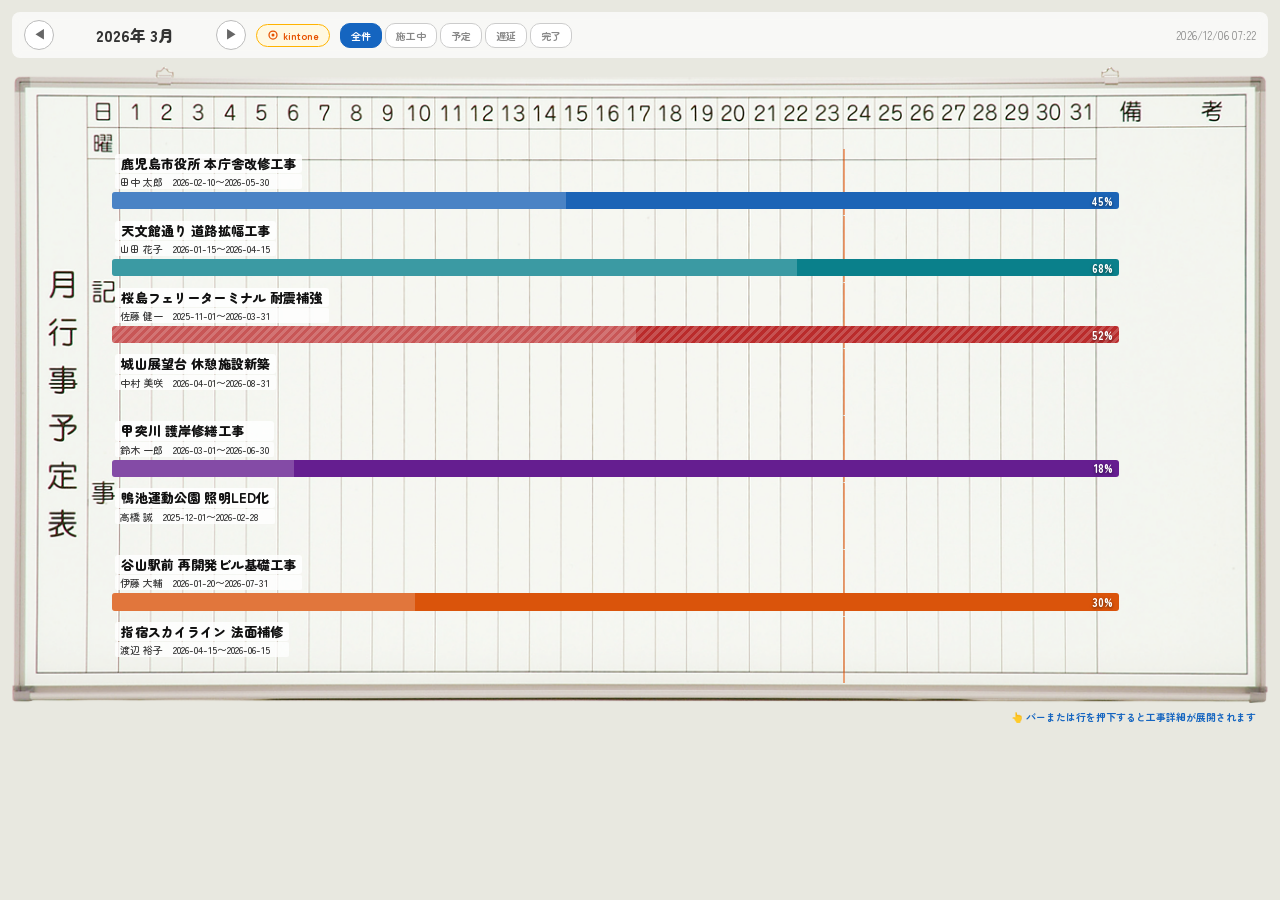
==== index.html @ 56bb6f54 "fix: 新画像に差し替え、テキストサイズ拡大・オーバーレイ座標調整" ====
<!DOCTYPE html>
<html lang="ja">
<head>
<meta charset="UTF-8">
<meta name="viewport" content="width=device-width, initial-scale=1.0">
<title>月行事予定表｜情報ホワイトボード</title>
<link href="https://fonts.googleapis.com/css2?family=Noto+Sans+JP:wght@400;500;700;900&family=Zen+Maru+Gothic:wght@400;500;700&display=swap" rel="stylesheet">
<style>
  * { margin: 0; padding: 0; box-sizing: border-box; }

  body {
    font-family: 'Zen Maru Gothic', 'Noto Sans JP', sans-serif;
    background: #e8e8e0;
    min-height: 100vh;
    display: flex;
    flex-direction: column;
    align-items: center;
    padding: 12px;
  }

  /* Top toolbar - subtle, outside the board */
  .toolbar {
    width: 100%;
    max-width: 1400px;
    display: flex;
    align-items: center;
    justify-content: space-between;
    padding: 8px 12px;
    margin-bottom: 8px;
    background: rgba(255,255,255,0.7);
    border-radius: 8px;
    backdrop-filter: blur(4px);
  }

  .toolbar-left {
    display: flex;
    align-items: center;
    gap: 10px;
  }

  .month-nav {
    display: flex;
    align-items: center;
    gap: 6px;
  }

  .month-nav button {
    width: 30px; height: 30px;
    border-radius: 50%;
    border: 1.5px solid #bbb;
    background: #fff;
    color: #666;
    font-size: 13px;
    cursor: pointer;
    transition: all 0.15s;
  }

  .month-nav button:hover { border-color: #1565c0; color: #1565c0; }

  .month-label {
    font-size: 16px;
    font-weight: 900;
    color: #333;
    min-width: 150px;
    text-align: center;
  }

  .kt-tag {
    display: inline-flex;
    align-items: center;
    gap: 4px;
    background: #fff8e1;
    border: 1.5px solid #ffb300;
    padding: 3px 10px;
    border-radius: 12px;
    font-size: 10px;
    font-weight: 700;
    color: #e65100;
  }

  .pills {
    display: flex;
    gap: 3px;
  }

  .pill {
    padding: 4px 10px;
    border-radius: 10px;
    border: 1.5px solid #ccc;
    background: #fff;
    font-family: inherit;
    font-size: 10px;
    font-weight: 700;
    color: #888;
    cursor: pointer;
    transition: all 0.15s;
  }

  .pill:hover { border-color: #1565c0; color: #1565c0; }
  .pill.active { border-color: #1565c0; background: #1565c0; color: #fff; }

  .toolbar-right {
    font-size: 11px;
    color: #888;
  }

  /* ═══ Whiteboard container ═══ */
  .wb-container {
    width: 100%;
    max-width: 1400px;
    position: relative;
    /* Maintain whiteboard aspect ratio as base, but allow vertical growth */
  }

  /* The whiteboard image as background */
  .wb-bg {
    width: 100%;
    display: block;
    pointer-events: none;
    user-select: none;
  }

  /* Overlay grid positioned on top of the image */
  .wb-overlay {
    position: absolute;
    /* These values map to the whiteboard grid area */
    /* Left edge of day-1 column to right edge of day-31 column */
    top: 0;
    left: 0;
    width: 100%;
    height: 100%;
  }

  /* ═══ Row overlays on the whiteboard ═══ */
  .wb-rows {
    position: absolute;
    /* Calibrated to updated whiteboard_bg.png */
    top: 13%;       /* below 日/曜 header rows */
    left: 8.0%;     /* right of 月行事予定表 label */
    width: 83.5%;   /* to left edge of 備 column */
    bottom: 3%;
  }

  .wb-row {
    position: relative;
    cursor: pointer;
    border-bottom: 1px solid transparent;
    transition: background 0.15s;
  }

  .wb-row:hover {
    background: rgba(21, 101, 192, 0.04);
    border-radius: 2px;
  }

  .wb-row.expanded {
    background: rgba(21, 101, 192, 0.06);
  }

  /* Project label on the left of the row */
  .row-label {
    position: absolute;
    left: 0;
    top: 3px;
    width: 100%;
    height: 60%;
    display: flex;
    align-items: flex-start;
    padding-top: 2px;
    padding-left: 3px;
    pointer-events: none;
    z-index: 3;
  }

  .row-label-text {
    font-size: 13px;
    font-weight: 800;
    color: #111;
    white-space: nowrap;
    background: rgba(255,255,255,0.85);
    padding: 1px 6px;
    border-radius: 3px;
    line-height: 1.35;
    max-width: 100%;
    overflow: hidden;
    text-overflow: ellipsis;
    letter-spacing: 0.01em;
  }

  .row-label-sub {
    font-size: 10px;
    font-weight: 500;
    color: #333;
    white-space: nowrap;
    background: rgba(255,255,255,0.78);
    padding: 1px 5px;
    border-radius: 2px;
    line-height: 1.3;
  }

  /* ═══ Gantt bar (marker-drawn) ═══ */
  .gantt-bar {
    position: absolute;
    height: 26%;
    bottom: 8%;
    border-radius: 3px;
    z-index: 2;
    display: flex;
    align-items: center;
    justify-content: flex-end;
    overflow: hidden;
    cursor: pointer;
    transition: transform 0.15s, box-shadow 0.15s;
    filter: saturate(0.9);
  }

  .gantt-bar:hover {
    transform: scaleY(1.4);
    box-shadow: 0 2px 8px rgba(0,0,0,0.2);
    filter: saturate(1.1);
    z-index: 4;
  }

  .gantt-bar .bar-text {
    font-size: 11px;
    font-weight: 900;
    color: #fff;
    text-shadow: 0 1px 3px rgba(0,0,0,0.6);
    white-space: nowrap;
    padding: 0 6px;
    position: relative;
    z-index: 2;
  }

  .bar-prog {
    position: absolute;
    left: 0; top: 0; height: 100%;
    background: rgba(255,255,255,0.2);
    pointer-events: none;
  }

  /* Marker colors */
  .mc0 { background: #1565c0; }
  .mc1 { background: #00838f; }
  .mc2 { background: #c62828; }
  .mc3 { background: #2e7d32; }
  .mc4 { background: #6a1b9a; }
  .mc5 { background: #546e7a; }
  .mc6 { background: #e65100; }
  .mc7 { background: #00695c; }

  .bar-delayed {
    background-image: repeating-linear-gradient(
      -45deg, transparent, transparent 3px,
      rgba(255,255,255,0.18) 3px, rgba(255,255,255,0.18) 6px
    ) !important;
  }

  /* Today line */
  .today-line {
    position: absolute;
    top: 0;
    bottom: 0;
    width: 2px;
    background: #e65100;
    opacity: 0.5;
    z-index: 1;
    pointer-events: none;
  }

  /* ═══ Detail popup (slides down from the board) ═══ */
  .detail-popup {
    position: absolute;
    left: 0;
    width: 100%;
    background: rgba(255, 255, 252, 0.97);
    border: 2px solid #b8bab0;
    border-radius: 6px;
    box-shadow: 0 6px 24px rgba(0,0,0,0.12);
    z-index: 20;
    overflow: hidden;
    transform-origin: top;
    animation: popIn 0.3s ease forwards;
    backdrop-filter: blur(4px);
  }

  @keyframes popIn {
    from { opacity: 0; transform: scaleY(0.8); }
    to { opacity: 1; transform: scaleY(1); }
  }

  .detail-header {
    display: flex;
    align-items: center;
    justify-content: space-between;
    padding: 10px 16px;
    background: linear-gradient(90deg, #1565c0, #0d47a1);
    color: #fff;
  }

  .detail-header h3 {
    font-size: 14px;
    font-weight: 700;
  }

  .detail-close {
    width: 26px; height: 26px;
    border-radius: 50%;
    border: none;
    background: rgba(255,255,255,0.2);
    color: #fff;
    font-size: 14px;
    cursor: pointer;
    display: flex;
    align-items: center;
    justify-content: center;
    transition: background 0.15s;
  }

  .detail-close:hover { background: rgba(255,255,255,0.35); }

  .detail-body {
    display: grid;
    grid-template-columns: 1fr 1fr 1fr;
    gap: 16px;
    padding: 14px 16px;
  }

  .db h4 {
    font-size: 11px;
    font-weight: 700;
    color: #1565c0;
    margin-bottom: 8px;
    padding-bottom: 4px;
    border-bottom: 2px solid rgba(21,101,192,0.12);
  }

  .di {
    display: flex;
    justify-content: space-between;
    padding: 3px 0;
    font-size: 11px;
    border-bottom: 1px dotted #e0e0d8;
  }

  .di:last-child { border-bottom: none; }
  .di-l { color: #888; }
  .di-v { color: #333; font-weight: 700; }

  .pbar {
    width: 100%;
    height: 7px;
    background: #e8e8e0;
    border-radius: 4px;
    overflow: hidden;
    margin-top: 6px;
  }

  .pbar .fill { height: 100%; border-radius: 4px; }

  .stag {
    display: inline-block;
    padding: 2px 8px;
    border-radius: 8px;
    font-size: 10px;
    font-weight: 700;
    border: 1.5px solid;
  }

  .stag-active { border-color: #2e7d32; color: #2e7d32; background: rgba(46,125,50,0.06); }
  .stag-upcoming { border-color: #1565c0; color: #1565c0; background: rgba(21,101,192,0.06); }
  .stag-delayed { border-color: #c62828; color: #c62828; background: rgba(198,40,40,0.06); }
  .stag-completed { border-color: #888; color: #888; background: rgba(0,0,0,0.03); }

  .ms-i {
    font-size: 10px;
    color: #666;
    padding: 2px 0;
    display: flex;
    align-items: center;
    gap: 5px;
  }

  .ms-i::before {
    content: '';
    width: 5px; height: 5px;
    background: #e65100;
    border-radius: 50%;
    flex-shrink: 0;
  }

  .nbox {
    font-size: 11px;
    color: #666;
    line-height: 1.6;
    margin-top: 4px;
    padding: 6px 8px;
    background: rgba(0,0,0,0.02);
    border-radius: 3px;
    border-left: 3px solid #e65100;
  }

  /* Hint */
  .hint {
    width: 100%;
    max-width: 1400px;
    text-align: right;
    padding: 6px 12px 0;
    font-size: 10px;
    font-weight: 600;
    color: #1565c0;
    animation: hblink 2.5s ease-in-out infinite;
  }

  @keyframes hblink { 0%,100%{opacity:1;} 50%{opacity:0.3;} }

  /* Tooltip */
  .tip {
    position: fixed;
    background: #fff;
    border: 1.5px solid #ccc;
    border-radius: 6px;
    padding: 8px 12px;
    font-size: 11px;
    pointer-events: none;
    z-index: 1000;
    opacity: 0;
    transition: opacity 0.12s;
    box-shadow: 0 3px 12px rgba(0,0,0,0.1);
  }

  .tip.show { opacity: 1; }
  .tip-n { font-weight: 700; color: #333; }
  .tip-s { color: #888; font-size: 10px; margin-top: 2px; }

  @media (max-width: 900px) {
    .detail-body { grid-template-columns: 1fr; }
    body { padding: 4px; }
    .toolbar { flex-wrap: wrap; gap: 6px; }
  }
</style>
</head>
<body>

<!-- Toolbar (outside the board) -->
<div class="toolbar">
  <div class="toolbar-left">
    <div class="month-nav">
      <button id="prevM">◀</button>
      <span class="month-label" id="mLabel"></span>
      <button id="nextM">▶</button>
    </div>
    <div class="kt-tag">
      <svg width="12" height="12" viewBox="0 0 24 24" fill="none"><circle cx="12" cy="12" r="8" stroke="#e65100" stroke-width="2.5"/><circle cx="12" cy="12" r="3" fill="#e65100"/></svg>
      kintone
    </div>
    <div class="pills">
      <button class="pill active" data-f="all">全件</button>
      <button class="pill" data-f="active">施工中</button>
      <button class="pill" data-f="upcoming">予定</button>
      <button class="pill" data-f="delayed">遅延</button>
      <button class="pill" data-f="completed">完了</button>
    </div>
  </div>
  <div class="toolbar-right" id="clock"></div>
</div>

<!-- Whiteboard -->
<div class="wb-container" id="wbContainer">
  <img src="whiteboard_bg.png" class="wb-bg" id="wbImg" alt="whiteboard">
  <div class="wb-overlay">
    <div class="wb-rows" id="wbRows"></div>
  </div>
</div>

<div class="hint">👆 バーまたは行を押下すると工事詳細が展開されます</div>

<!-- Tooltip -->
<div class="tip" id="tip"></div>

<script>
// ═══ Data ═══
const P = [
  { id:"KJ-2026-001", name:"鹿児島市役所 本庁舎改修工事", client:"鹿児島市", mgr:"田中 太郎",
    status:"active", s:"2026-02-10", e:"2026-05-30", prog:45,
    budget:158000000, spent:68500000, cat:"公共建築", loc:"鹿児島市山下町11-1", wk:24,
    notes:"2F〜4Fの内装改修。3月末までに2F完了予定。",
    ms:["2F完了 (3/31)","3F完了 (4/30)","検査 (5/25)"] },
  { id:"KJ-2026-002", name:"天文館通り 道路拡幅工事", client:"鹿児島県", mgr:"山田 花子",
    status:"active", s:"2026-01-15", e:"2026-04-15", prog:68,
    budget:92000000, spent:61200000, cat:"土木", loc:"鹿児島市千日町", wk:18,
    notes:"夜間工事区間あり（22:00-5:00）。騒音対策実施中。",
    ms:["路盤完了 (3/15)","舗装 (4/01)","開放 (4/15)"] },
  { id:"KJ-2026-003", name:"桜島フェリーターミナル 耐震補強", client:"鹿児島市船舶部", mgr:"佐藤 健一",
    status:"delayed", s:"2025-11-01", e:"2026-03-31", prog:52,
    budget:245000000, spent:142000000, cat:"港湾", loc:"鹿児島市桜島横山町", wk:32,
    notes:"⚠ 資材調達遅延により2週間の工期遅れ。完了予定4/14に変更。",
    ms:["基礎完了 (1/31)","上部工 (3/15)","完了予定 (4/14)"] },
  { id:"KJ-2026-004", name:"城山展望台 休憩施設新築", client:"鹿児島市観光課", mgr:"中村 美咲",
    status:"upcoming", s:"2026-04-01", e:"2026-08-31", prog:0,
    budget:78000000, spent:0, cat:"建築", loc:"鹿児島市城山町", wk:0,
    notes:"4月着工予定。景観審査は3月に承認済み。",
    ms:["着工 (4/01)","上棟 (6/15)","竣工 (8/31)"] },
  { id:"KJ-2026-005", name:"甲突川 護岸修繕工事", client:"鹿児島県土木部", mgr:"鈴木 一郎",
    status:"active", s:"2026-03-01", e:"2026-06-30", prog:18,
    budget:64000000, spent:9800000, cat:"河川", loc:"鹿児島市甲突町", wk:12,
    notes:"渇水期に合わせた施工。梅雨前の完了を目指す。",
    ms:["仮締切 (3/10)","本体工 (5/01)","撤去 (6/25)"] },
  { id:"KJ-2026-006", name:"鴨池運動公園 照明LED化", client:"鹿児島市", mgr:"高橋 誠",
    status:"completed", s:"2025-12-01", e:"2026-02-28", prog:100,
    budget:35000000, spent:33200000, cat:"電気設備", loc:"鹿児島市与次郎2丁目", wk:0,
    notes:"全灯具のLED化完了。検査合格済み。",
    ms:["野球場完了 (1/15)","陸上競技場 (2/10)","検査 (2/25)"] },
  { id:"KJ-2026-007", name:"谷山駅前 再開発ビル基礎工事", client:"谷山駅前再開発組合", mgr:"伊藤 大輔",
    status:"active", s:"2026-01-20", e:"2026-07-31", prog:30,
    budget:420000000, spent:118000000, cat:"建築", loc:"鹿児島市谷山中央1丁目", wk:45,
    notes:"杭打ち完了。地下躯体工事に移行中。",
    ms:["杭完了 (3/01)","地下躯体 (5/15)","1F床 (7/31)"] },
  { id:"KJ-2026-008", name:"指宿スカイライン 法面補修", client:"NEXCO西日本", mgr:"渡辺 裕子",
    status:"upcoming", s:"2026-04-15", e:"2026-06-15", prog:0,
    budget:52000000, spent:0, cat:"道路", loc:"鹿児島市田上8丁目", wk:0,
    notes:"片側交互通行規制あり。夜間作業主体。",
    ms:["着手 (4/15)","モルタル吹付 (5/20)","完了 (6/15)"] }
];

const SL={active:'施工中',upcoming:'着工予定',delayed:'遅延',completed:'完了'};
const today=new Date(2026,2,23);
let vY=2026, vM=2, filt='all', openId=null;

function dim(y,m){return new Date(y,m+1,0).getDate();}
function pd(s){const[y,m,d]=s.split('-').map(Number);return new Date(y,m-1,d);}
function yen(n){
  if(n>=100000000)return(n/100000000).toFixed(1)+'億円';
  if(n>=10000)return Math.round(n/10000).toLocaleString()+'万円';
  return n.toLocaleString()+'円';
}
function fl(){return filt==='all'?P:P.filter(p=>p.status===filt);}

// ═══ Grid calibration ═══
// These percentages map to the whiteboard image grid
// Horizontal: day columns span from ~7.5% (day 1 left edge) to ~91.5% (day 31 right edge)
const GRID_LEFT = 7.8;   // % from left where day-1 starts
const GRID_RIGHT = 91.0; // % from left where day-31 ends
const GRID_WIDTH = GRID_RIGHT - GRID_LEFT;

// Vertical: rows area
// The wb-rows div already handles top/bottom positioning
// We divide available height evenly among visible projects

function render() {
  const days = dim(vY, vM);
  const mn = ['1月','2月','3月','4月','5月','6月','7月','8月','9月','10月','11月','12月'];
  document.getElementById('mLabel').textContent = `${vY}年 ${mn[vM]}`;

  const list = fl();
  const container = document.getElementById('wbRows');
  container.innerHTML = '';

  // Calculate row height - distribute evenly across available space
  // The whiteboard has ~8 visible row lines
  const maxRows = Math.max(list.length, 1);
  const rowH = 100 / maxRows;

  list.forEach((p, idx) => {
    const ci = idx % 8;

    // Row element
    const row = document.createElement('div');
    row.className = `wb-row ${openId===p.id?'expanded':''}`;
    row.style.cssText = `height:${rowH}%;position:relative;`;
    row.onclick = () => toggleDetail(p.id, row);

    // Label text (project name above the bar)
    const lbl = document.createElement('div');
    lbl.className = 'row-label';
    lbl.innerHTML = `<div style="display:flex;flex-direction:column;gap:1px"><div class="row-label-text">${p.name}</div><div class="row-label-sub">${p.mgr}　${p.s}〜${p.e}</div></div>`;
    row.appendChild(lbl);

    // Gantt bar
    const pS = pd(p.s), pE = pd(p.e);
    const mS = new Date(vY, vM, 1), mE = new Date(vY, vM, days);

    if (pS <= mE && pE >= mS) {
      const sd = pS < mS ? 1 : pS.getDate();
      const ed = pE > mE ? days : pE.getDate();

      // Position as % of the wb-rows area (which already starts at GRID_LEFT)
      // But wb-rows spans the full grid area, so we need to map day columns within it
      // Day columns occupy from 0% to ~97% of wb-rows width (since wb-rows left=7.2%, width=85.8%)
      // Actually, the day columns within the whiteboard start right at the wb-rows left edge
      // and end before the 備考 column

      // Within wb-rows: day 1 starts at 0%, day 31 ends at ~96%
      const dayWidth = 96.0 / days;
      const barLeft = (sd - 1) * dayWidth;
      const barWidth = (ed - sd + 1) * dayWidth;

      const bar = document.createElement('div');
      bar.className = `gantt-bar mc${ci} ${p.status === 'delayed' ? 'bar-delayed' : ''}`;
      bar.style.cssText = `left:${barLeft}%;width:${barWidth}%;`;

      bar.innerHTML = `<div class="bar-prog" style="width:${p.prog}%"></div>
        <span class="bar-text">${p.prog > 0 ? p.prog + '%' : ''}</span>`;

      bar.onmouseenter = (ev) => showTip(ev, p);
      bar.onmouseleave = hideTip;
      bar.onclick = (ev) => { ev.stopPropagation(); toggleDetail(p.id, row); };

      row.appendChild(bar);
    }

    // Today line
    if (vY === today.getFullYear() && vM === today.getMonth()) {
      const dayWidth = 96.0 / days;
      const tl = document.createElement('div');
      tl.className = 'today-line';
      tl.style.left = `${(today.getDate() - 0.5) * dayWidth}%`;
      row.appendChild(tl);
    }

    container.appendChild(row);
  });
}

// ═══ Detail popup ═══
function toggleDetail(id, rowEl) {
  // Remove existing popup
  const existing = document.querySelector('.detail-popup');
  if (existing) {
    existing.remove();
    if (openId === id) { openId = null; render(); return; }
  }

  openId = id;
  render();

  // Re-find the row after render
  const rows = document.querySelectorAll('.wb-row');
  let targetRow = null;
  const list = fl();
  list.forEach((p, i) => {
    if (p.id === id && rows[i]) targetRow = rows[i];
  });

  const p = P.find(x => x.id === id);
  if (!p || !targetRow) return;

  const popup = document.createElement('div');
  popup.className = 'detail-popup';

  // Position below the row
  const container = document.getElementById('wbRows');
  const containerRect = container.getBoundingClientRect();
  const rowRect = targetRow.getBoundingClientRect();
  const topPos = rowRect.bottom - containerRect.top;

  popup.style.top = topPos + 'px';

  popup.innerHTML = `
    <div class="detail-header">
      <h3>${p.name}</h3>
      <button class="detail-close" onclick="event.stopPropagation();closeDetail()">✕</button>
    </div>
    <div class="detail-body">
      <div class="db">
        <h4>📌 基本情報</h4>
        <div class="di"><span class="di-l">工事番号</span><span class="di-v">${p.id}</span></div>
        <div class="di"><span class="di-l">発注者</span><span class="di-v">${p.client}</span></div>
        <div class="di"><span class="di-l">現場代理人</span><span class="di-v">${p.mgr}</span></div>
        <div class="di"><span class="di-l">分類</span><span class="di-v">${p.cat}</span></div>
        <div class="di"><span class="di-l">現場住所</span><span class="di-v">${p.loc}</span></div>
        <div class="di"><span class="di-l">作業員数</span><span class="di-v">${p.wk}名</span></div>
        <div class="di"><span class="di-l">ステータス</span><span class="stag stag-${p.status}">${SL[p.status]}</span></div>
      </div>
      <div class="db">
        <h4>📊 工期・進捗</h4>
        <div class="di"><span class="di-l">工期</span><span class="di-v">${p.s} ～ ${p.e}</span></div>
        <div class="di"><span class="di-l">進捗率</span><span class="di-v">${p.prog}%</span></div>
        <div class="pbar"><div class="fill" style="width:${p.prog}%;background:${p.status==='delayed'?'#c62828':p.status==='completed'?'#888':'#2e7d32'}"></div></div>
        <h4 style="margin-top:12px;">🚩 マイルストーン</h4>
        ${p.ms.map(m => `<div class="ms-i">${m}</div>`).join('')}
      </div>
      <div class="db">
        <h4>💰 予算</h4>
        <div class="di"><span class="di-l">請負金額</span><span class="di-v">${yen(p.budget)}</span></div>
        <div class="di"><span class="di-l">実行額</span><span class="di-v">${yen(p.spent)}</span></div>
        <div class="di"><span class="di-l">執行率</span><span class="di-v">${p.budget>0?Math.round(p.spent/p.budget*100):0}%</span></div>
        <div class="pbar"><div class="fill" style="width:${p.budget>0?Math.round(p.spent/p.budget*100):0}%;background:#e65100"></div></div>
        <h4 style="margin-top:12px;">📝 備考</h4>
        <div class="nbox">${p.notes}</div>
      </div>
    </div>
  `;

  container.appendChild(popup);
}

function closeDetail() {
  const existing = document.querySelector('.detail-popup');
  if (existing) existing.remove();
  openId = null;
  render();
}

// Tooltip
function showTip(ev, p) {
  const t = document.getElementById('tip');
  t.innerHTML = `<div class="tip-n">${p.name}</div><div class="tip-s">${p.mgr}　${p.cat}　進捗${p.prog}%</div><div class="tip-s">${p.s} ～ ${p.e}</div>`;
  t.classList.add('show');
  mvTip(ev);
}
function mvTip(ev) {
  const t = document.getElementById('tip');
  t.style.left = (ev.clientX + 14) + 'px';
  t.style.top = (ev.clientY - 8) + 'px';
}
document.addEventListener('mousemove', ev => {
  if (document.getElementById('tip').classList.contains('show')) mvTip(ev);
});
function hideTip() { document.getElementById('tip').classList.remove('show'); }

// Filters
document.querySelectorAll('.pill').forEach(b => {
  b.addEventListener('click', () => {
    document.querySelectorAll('.pill').forEach(x => x.classList.remove('active'));
    b.classList.add('active');
    filt = b.dataset.f;
    openId = null;
    closeDetail();
    render();
  });
});

// Month nav
document.getElementById('prevM').onclick = () => { vM--; if(vM<0){vM=11;vY--;} openId=null; closeDetail(); render(); };
document.getElementById('nextM').onclick = () => { vM++; if(vM>11){vM=0;vY++;} openId=null; closeDetail(); render(); };

// Resize
window.addEventListener('resize', () => { closeDetail(); render(); });

// Clock
function tick() {
  const n = new Date();
  document.getElementById('clock').textContent =
    `${n.getFullYear()}/${String(n.getMonth()+1).padStart(2,'0')}/${String(n.getDate()).padStart(2,'0')} ${String(n.getHours()).padStart(2,'0')}:${String(n.getMinutes()).padStart(2,'0')}`;
}

// Init
render(); tick(); setInterval(tick, 30000);
</script>
</body>
</html>
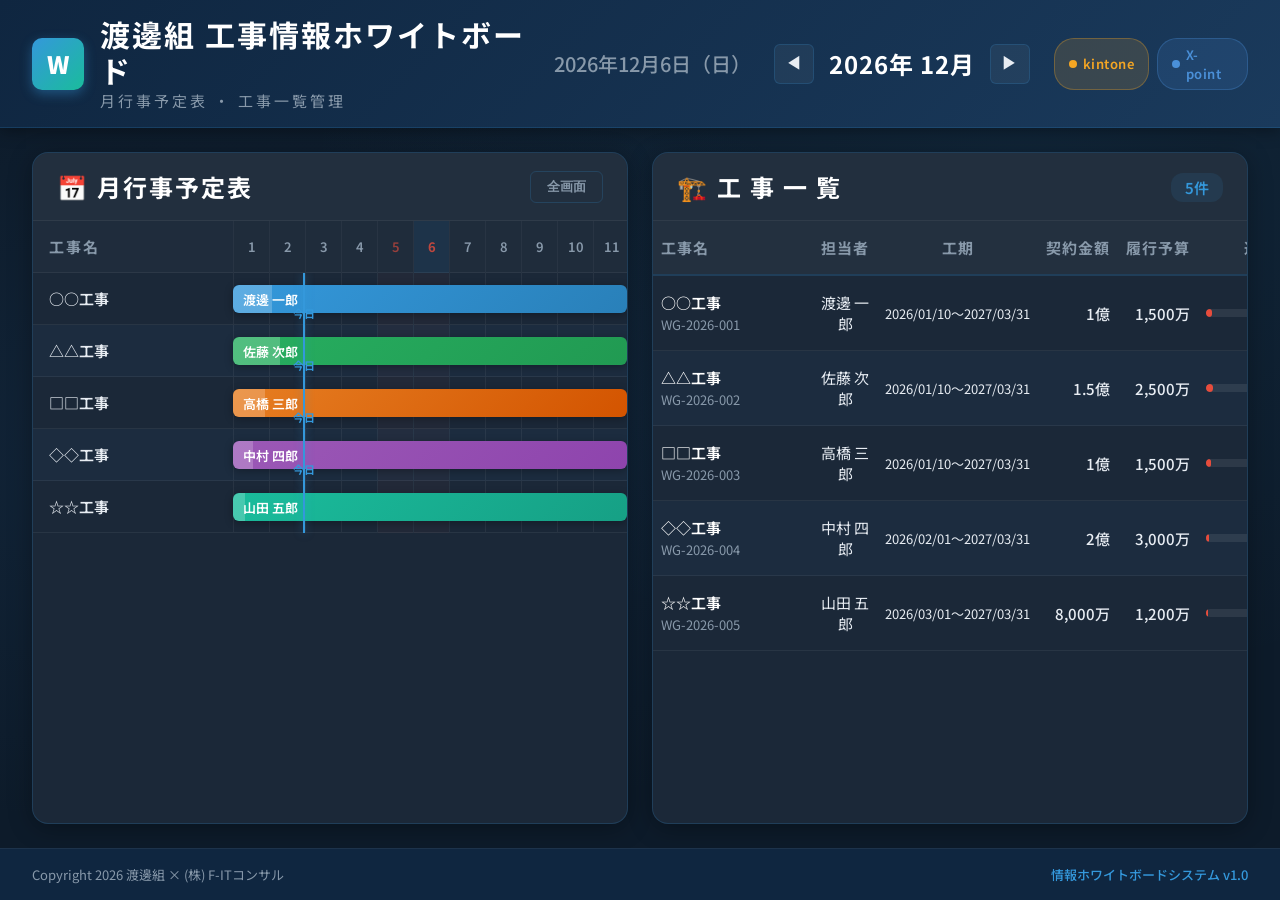
==== commit eb0ed57d: "feat: 渡邊組 工事情報ホワイトボード UIモックアップ初版 - ガントチャート（月行事予定表）: 月別表示・ナビゲーション - 工事一覧テーブル: 契約金額・進捗・リスク管理 - ドリルダウンモ" ====
--- a/index.html
+++ b/index.html
@@ -1,752 +1,145 @@
 <!DOCTYPE html>
 <html lang="ja">
 <head>
-<meta charset="UTF-8">
-<meta name="viewport" content="width=device-width, initial-scale=1.0">
-<title>月行事予定表｜情報ホワイトボード</title>
-<link href="https://fonts.googleapis.com/css2?family=Noto+Sans+JP:wght@400;500;700;900&family=Zen+Maru+Gothic:wght@400;500;700&display=swap" rel="stylesheet">
-<style>
-  * { margin: 0; padding: 0; box-sizing: border-box; }
-
-  body {
-    font-family: 'Zen Maru Gothic', 'Noto Sans JP', sans-serif;
-    background: #e8e8e0;
-    min-height: 100vh;
-    display: flex;
-    flex-direction: column;
-    align-items: center;
-    padding: 12px;
-  }
-
-  /* Top toolbar - subtle, outside the board */
-  .toolbar {
-    width: 100%;
-    max-width: 1400px;
-    display: flex;
-    align-items: center;
-    justify-content: space-between;
-    padding: 8px 12px;
-    margin-bottom: 8px;
-    background: rgba(255,255,255,0.7);
-    border-radius: 8px;
-    backdrop-filter: blur(4px);
-  }
-
-  .toolbar-left {
-    display: flex;
-    align-items: center;
-    gap: 10px;
-  }
-
-  .month-nav {
-    display: flex;
-    align-items: center;
-    gap: 6px;
-  }
-
-  .month-nav button {
-    width: 30px; height: 30px;
-    border-radius: 50%;
-    border: 1.5px solid #bbb;
-    background: #fff;
-    color: #666;
-    font-size: 13px;
-    cursor: pointer;
-    transition: all 0.15s;
-  }
-
-  .month-nav button:hover { border-color: #1565c0; color: #1565c0; }
-
-  .month-label {
-    font-size: 16px;
-    font-weight: 900;
-    color: #333;
-    min-width: 150px;
-    text-align: center;
-  }
-
-  .kt-tag {
-    display: inline-flex;
-    align-items: center;
-    gap: 4px;
-    background: #fff8e1;
-    border: 1.5px solid #ffb300;
-    padding: 3px 10px;
-    border-radius: 12px;
-    font-size: 10px;
-    font-weight: 700;
-    color: #e65100;
-  }
-
-  .pills {
-    display: flex;
-    gap: 3px;
-  }
-
-  .pill {
-    padding: 4px 10px;
-    border-radius: 10px;
-    border: 1.5px solid #ccc;
-    background: #fff;
-    font-family: inherit;
-    font-size: 10px;
-    font-weight: 700;
-    color: #888;
-    cursor: pointer;
-    transition: all 0.15s;
-  }
-
-  .pill:hover { border-color: #1565c0; color: #1565c0; }
-  .pill.active { border-color: #1565c0; background: #1565c0; color: #fff; }
-
-  .toolbar-right {
-    font-size: 11px;
-    color: #888;
-  }
-
-  /* ═══ Whiteboard container ═══ */
-  .wb-container {
-    width: 100%;
-    max-width: 1400px;
-    position: relative;
-    /* Maintain whiteboard aspect ratio as base, but allow vertical growth */
-  }
-
-  /* The whiteboard image as background */
-  .wb-bg {
-    width: 100%;
-    display: block;
-    pointer-events: none;
-    user-select: none;
-  }
-
-  /* Overlay grid positioned on top of the image */
-  .wb-overlay {
-    position: absolute;
-    /* These values map to the whiteboard grid area */
-    /* Left edge of day-1 column to right edge of day-31 column */
-    top: 0;
-    left: 0;
-    width: 100%;
-    height: 100%;
-  }
-
-  /* ═══ Row overlays on the whiteboard ═══ */
-  .wb-rows {
-    position: absolute;
-    /* Calibrated to updated whiteboard_bg.png */
-    top: 13%;       /* below 日/曜 header rows */
-    left: 8.0%;     /* right of 月行事予定表 label */
-    width: 83.5%;   /* to left edge of 備 column */
-    bottom: 3%;
-  }
-
-  .wb-row {
-    position: relative;
-    cursor: pointer;
-    border-bottom: 1px solid transparent;
-    transition: background 0.15s;
-  }
-
-  .wb-row:hover {
-    background: rgba(21, 101, 192, 0.04);
-    border-radius: 2px;
-  }
-
-  .wb-row.expanded {
-    background: rgba(21, 101, 192, 0.06);
-  }
-
-  /* Project label on the left of the row */
-  .row-label {
-    position: absolute;
-    left: 0;
-    top: 3px;
-    width: 100%;
-    height: 60%;
-    display: flex;
-    align-items: flex-start;
-    padding-top: 2px;
-    padding-left: 3px;
-    pointer-events: none;
-    z-index: 3;
-  }
-
-  .row-label-text {
-    font-size: 13px;
-    font-weight: 800;
-    color: #111;
-    white-space: nowrap;
-    background: rgba(255,255,255,0.85);
-    padding: 1px 6px;
-    border-radius: 3px;
-    line-height: 1.35;
-    max-width: 100%;
-    overflow: hidden;
-    text-overflow: ellipsis;
-    letter-spacing: 0.01em;
-  }
-
-  .row-label-sub {
-    font-size: 10px;
-    font-weight: 500;
-    color: #333;
-    white-space: nowrap;
-    background: rgba(255,255,255,0.78);
-    padding: 1px 5px;
-    border-radius: 2px;
-    line-height: 1.3;
-  }
-
-  /* ═══ Gantt bar (marker-drawn) ═══ */
-  .gantt-bar {
-    position: absolute;
-    height: 26%;
-    bottom: 8%;
-    border-radius: 3px;
-    z-index: 2;
-    display: flex;
-    align-items: center;
-    justify-content: flex-end;
-    overflow: hidden;
-    cursor: pointer;
-    transition: transform 0.15s, box-shadow 0.15s;
-    filter: saturate(0.9);
-  }
-
-  .gantt-bar:hover {
-    transform: scaleY(1.4);
-    box-shadow: 0 2px 8px rgba(0,0,0,0.2);
-    filter: saturate(1.1);
-    z-index: 4;
-  }
-
-  .gantt-bar .bar-text {
-    font-size: 11px;
-    font-weight: 900;
-    color: #fff;
-    text-shadow: 0 1px 3px rgba(0,0,0,0.6);
-    white-space: nowrap;
-    padding: 0 6px;
-    position: relative;
-    z-index: 2;
-  }
-
-  .bar-prog {
-    position: absolute;
-    left: 0; top: 0; height: 100%;
-    background: rgba(255,255,255,0.2);
-    pointer-events: none;
-  }
-
-  /* Marker colors */
-  .mc0 { background: #1565c0; }
-  .mc1 { background: #00838f; }
-  .mc2 { background: #c62828; }
-  .mc3 { background: #2e7d32; }
-  .mc4 { background: #6a1b9a; }
-  .mc5 { background: #546e7a; }
-  .mc6 { background: #e65100; }
-  .mc7 { background: #00695c; }
-
-  .bar-delayed {
-    background-image: repeating-linear-gradient(
-      -45deg, transparent, transparent 3px,
-      rgba(255,255,255,0.18) 3px, rgba(255,255,255,0.18) 6px
-    ) !important;
-  }
-
-  /* Today line */
-  .today-line {
-    position: absolute;
-    top: 0;
-    bottom: 0;
-    width: 2px;
-    background: #e65100;
-    opacity: 0.5;
-    z-index: 1;
-    pointer-events: none;
-  }
-
-  /* ═══ Detail popup (slides down from the board) ═══ */
-  .detail-popup {
-    position: absolute;
-    left: 0;
-    width: 100%;
-    background: rgba(255, 255, 252, 0.97);
-    border: 2px solid #b8bab0;
-    border-radius: 6px;
-    box-shadow: 0 6px 24px rgba(0,0,0,0.12);
-    z-index: 20;
-    overflow: hidden;
-    transform-origin: top;
-    animation: popIn 0.3s ease forwards;
-    backdrop-filter: blur(4px);
-  }
-
-  @keyframes popIn {
-    from { opacity: 0; transform: scaleY(0.8); }
-    to { opacity: 1; transform: scaleY(1); }
-  }
-
-  .detail-header {
-    display: flex;
-    align-items: center;
-    justify-content: space-between;
-    padding: 10px 16px;
-    background: linear-gradient(90deg, #1565c0, #0d47a1);
-    color: #fff;
-  }
-
-  .detail-header h3 {
-    font-size: 14px;
-    font-weight: 700;
-  }
-
-  .detail-close {
-    width: 26px; height: 26px;
-    border-radius: 50%;
-    border: none;
-    background: rgba(255,255,255,0.2);
-    color: #fff;
-    font-size: 14px;
-    cursor: pointer;
-    display: flex;
-    align-items: center;
-    justify-content: center;
-    transition: background 0.15s;
-  }
-
-  .detail-close:hover { background: rgba(255,255,255,0.35); }
-
-  .detail-body {
-    display: grid;
-    grid-template-columns: 1fr 1fr 1fr;
-    gap: 16px;
-    padding: 14px 16px;
-  }
-
-  .db h4 {
-    font-size: 11px;
-    font-weight: 700;
-    color: #1565c0;
-    margin-bottom: 8px;
-    padding-bottom: 4px;
-    border-bottom: 2px solid rgba(21,101,192,0.12);
-  }
-
-  .di {
-    display: flex;
-    justify-content: space-between;
-    padding: 3px 0;
-    font-size: 11px;
-    border-bottom: 1px dotted #e0e0d8;
-  }
-
-  .di:last-child { border-bottom: none; }
-  .di-l { color: #888; }
-  .di-v { color: #333; font-weight: 700; }
-
-  .pbar {
-    width: 100%;
-    height: 7px;
-    background: #e8e8e0;
-    border-radius: 4px;
-    overflow: hidden;
-    margin-top: 6px;
-  }
-
-  .pbar .fill { height: 100%; border-radius: 4px; }
-
-  .stag {
-    display: inline-block;
-    padding: 2px 8px;
-    border-radius: 8px;
-    font-size: 10px;
-    font-weight: 700;
-    border: 1.5px solid;
-  }
-
-  .stag-active { border-color: #2e7d32; color: #2e7d32; background: rgba(46,125,50,0.06); }
-  .stag-upcoming { border-color: #1565c0; color: #1565c0; background: rgba(21,101,192,0.06); }
-  .stag-delayed { border-color: #c62828; color: #c62828; background: rgba(198,40,40,0.06); }
-  .stag-completed { border-color: #888; color: #888; background: rgba(0,0,0,0.03); }
-
-  .ms-i {
-    font-size: 10px;
-    color: #666;
-    padding: 2px 0;
-    display: flex;
-    align-items: center;
-    gap: 5px;
-  }
-
-  .ms-i::before {
-    content: '';
-    width: 5px; height: 5px;
-    background: #e65100;
-    border-radius: 50%;
-    flex-shrink: 0;
-  }
-
-  .nbox {
-    font-size: 11px;
-    color: #666;
-    line-height: 1.6;
-    margin-top: 4px;
-    padding: 6px 8px;
-    background: rgba(0,0,0,0.02);
-    border-radius: 3px;
-    border-left: 3px solid #e65100;
-  }
-
-  /* Hint */
-  .hint {
-    width: 100%;
-    max-width: 1400px;
-    text-align: right;
-    padding: 6px 12px 0;
-    font-size: 10px;
-    font-weight: 600;
-    color: #1565c0;
-    animation: hblink 2.5s ease-in-out infinite;
-  }
-
-  @keyframes hblink { 0%,100%{opacity:1;} 50%{opacity:0.3;} }
-
-  /* Tooltip */
-  .tip {
-    position: fixed;
-    background: #fff;
-    border: 1.5px solid #ccc;
-    border-radius: 6px;
-    padding: 8px 12px;
-    font-size: 11px;
-    pointer-events: none;
-    z-index: 1000;
-    opacity: 0;
-    transition: opacity 0.12s;
-    box-shadow: 0 3px 12px rgba(0,0,0,0.1);
-  }
-
-  .tip.show { opacity: 1; }
-  .tip-n { font-weight: 700; color: #333; }
-  .tip-s { color: #888; font-size: 10px; margin-top: 2px; }
-
-  @media (max-width: 900px) {
-    .detail-body { grid-template-columns: 1fr; }
-    body { padding: 4px; }
-    .toolbar { flex-wrap: wrap; gap: 6px; }
-  }
-</style>
+  <meta charset="UTF-8">
+  <meta name="viewport" content="width=device-width, initial-scale=1.0">
+  <title>渡邊組 工事情報ホワイトボード</title>
+  <meta name="description" content="渡邊組 工事予定表・ガントチャート - 情報ホワイトボードシステム">
+  <link rel="preconnect" href="https://fonts.googleapis.com">
+  <link rel="preconnect" href="https://fonts.gstatic.com" crossorigin>
+  <link href="https://fonts.googleapis.com/css2?family=Noto+Sans+JP:wght@400;500;600;700;900&display=swap" rel="stylesheet">
+  <link rel="stylesheet" href="styles.css">
 </head>
 <body>
+  <!-- ========== ヘッダー ========== -->
+  <header id="app-header">
+    <div class="header-left">
+      <div class="logo-mark">W</div>
+      <div class="header-title-group">
+        <h1 id="main-title">渡邊組 工事情報ホワイトボード</h1>
+        <p class="header-subtitle">月行事予定表 ・ 工事一覧管理</p>
+      </div>
+    </div>
+    <div class="header-right">
+      <div class="header-date" id="header-date"></div>
+      <div class="header-controls">
+        <button id="btn-prev-month" class="btn-icon" title="前月">◀</button>
+        <span id="current-period" class="period-label"></span>
+        <button id="btn-next-month" class="btn-icon" title="翌月">▶</button>
+      </div>
+      <div class="data-source-badges">
+        <span class="badge badge-kintone" title="kintone連携">
+          <span class="badge-dot"></span>kintone
+        </span>
+        <span class="badge badge-xpoint" title="X-point連携">
+          <span class="badge-dot"></span>X-point
+        </span>
+      </div>
+    </div>
+  </header>
 
-<!-- Toolbar (outside the board) -->
-<div class="toolbar">
-  <div class="toolbar-left">
-    <div class="month-nav">
-      <button id="prevM">◀</button>
-      <span class="month-label" id="mLabel"></span>
-      <button id="nextM">▶</button>
-    </div>
-    <div class="kt-tag">
-      <svg width="12" height="12" viewBox="0 0 24 24" fill="none"><circle cx="12" cy="12" r="8" stroke="#e65100" stroke-width="2.5"/><circle cx="12" cy="12" r="3" fill="#e65100"/></svg>
-      kintone
-    </div>
-    <div class="pills">
-      <button class="pill active" data-f="all">全件</button>
-      <button class="pill" data-f="active">施工中</button>
-      <button class="pill" data-f="upcoming">予定</button>
-      <button class="pill" data-f="delayed">遅延</button>
-      <button class="pill" data-f="completed">完了</button>
+  <!-- ========== メインコンテンツ ========== -->
+  <main id="app-main">
+    <!-- 左: ガントチャート -->
+    <section id="gantt-section" class="panel">
+      <div class="panel-header">
+        <h2 class="panel-title">
+          <span class="panel-icon">📅</span>
+          月行事予定表
+        </h2>
+        <div class="panel-actions">
+          <button class="btn-sm btn-outline" id="btn-expand-gantt">全画面</button>
+        </div>
+      </div>
+      <div class="gantt-container" id="gantt-container">
+        <!-- ガントチャートのヘッダー（日付） -->
+        <div class="gantt-header" id="gantt-header">
+          <div class="gantt-label-col">
+            <div class="gantt-label-cell gantt-label-header">工事名</div>
+          </div>
+          <div class="gantt-timeline" id="gantt-timeline-header">
+            <!-- JS で日付を生成 -->
+          </div>
+        </div>
+        <!-- ガントチャートの本体 -->
+        <div class="gantt-body" id="gantt-body">
+          <!-- JS で行を生成 -->
+        </div>
+      </div>
+    </section>
+
+    <!-- 右: 工事一覧テーブル -->
+    <section id="list-section" class="panel">
+      <div class="panel-header">
+        <h2 class="panel-title">
+          <span class="panel-icon">🏗️</span>
+          工 事 一 覧
+        </h2>
+        <div class="panel-actions">
+          <span class="record-count" id="record-count">0件</span>
+        </div>
+      </div>
+      <div class="table-container" id="table-container">
+        <table id="project-table">
+          <thead>
+            <tr>
+              <th class="th-name">工事名</th>
+              <th class="th-person">担当者</th>
+              <th class="th-period">工期</th>
+              <th class="th-amount">契約金額</th>
+              <th class="th-budget">履行予算</th>
+              <th class="th-progress">進捗</th>
+              <th class="th-risk">リスク</th>
+              <th class="th-profit">粗利</th>
+              <th class="th-photo">施工状況</th>
+            </tr>
+          </thead>
+          <tbody id="project-tbody">
+            <!-- JS で行を生成 -->
+          </tbody>
+        </table>
+      </div>
+    </section>
+  </main>
+
+  <!-- ========== ドリルダウンモーダル（kintone詳細） ========== -->
+  <div id="drill-modal" class="modal-overlay" style="display:none;">
+    <div class="modal-content">
+      <div class="modal-header">
+        <h3 id="modal-title">工事詳細</h3>
+        <button id="modal-close" class="btn-icon modal-close-btn">✕</button>
+      </div>
+      <div class="modal-body" id="modal-body">
+        <!-- ドリルダウン内容 -->
+        <div class="modal-section">
+          <h4>基本情報 <span class="source-tag">kintone</span></h4>
+          <div class="detail-grid" id="detail-basic">
+            <!-- JS -->
+          </div>
+        </div>
+        <div class="modal-section">
+          <h4>ワークフロー <span class="source-tag tag-xpoint">X-point</span></h4>
+          <div class="detail-grid" id="detail-workflow">
+            <!-- JS -->
+          </div>
+        </div>
+        <div class="modal-section">
+          <h4>施工状況写真</h4>
+          <div class="photo-gallery" id="detail-photos">
+            <!-- JS -->
+          </div>
+        </div>
+      </div>
     </div>
   </div>
-  <div class="toolbar-right" id="clock"></div>
-</div>
 
-<!-- Whiteboard -->
-<div class="wb-container" id="wbContainer">
-  <img src="whiteboard_bg.png" class="wb-bg" id="wbImg" alt="whiteboard">
-  <div class="wb-overlay">
-    <div class="wb-rows" id="wbRows"></div>
-  </div>
-</div>
+  <!-- ========== フッター ========== -->
+  <footer id="app-footer">
+    <span>Copyright 2026 渡邊組 × (株) F-ITコンサル</span>
+    <span class="footer-system">情報ホワイトボードシステム v1.0</span>
+  </footer>
 
-<div class="hint">👆 バーまたは行を押下すると工事詳細が展開されます</div>
-
-<!-- Tooltip -->
-<div class="tip" id="tip"></div>
-
-<script>
-// ═══ Data ═══
-const P = [
-  { id:"KJ-2026-001", name:"鹿児島市役所 本庁舎改修工事", client:"鹿児島市", mgr:"田中 太郎",
-    status:"active", s:"2026-02-10", e:"2026-05-30", prog:45,
-    budget:158000000, spent:68500000, cat:"公共建築", loc:"鹿児島市山下町11-1", wk:24,
-    notes:"2F〜4Fの内装改修。3月末までに2F完了予定。",
-    ms:["2F完了 (3/31)","3F完了 (4/30)","検査 (5/25)"] },
-  { id:"KJ-2026-002", name:"天文館通り 道路拡幅工事", client:"鹿児島県", mgr:"山田 花子",
-    status:"active", s:"2026-01-15", e:"2026-04-15", prog:68,
-    budget:92000000, spent:61200000, cat:"土木", loc:"鹿児島市千日町", wk:18,
-    notes:"夜間工事区間あり（22:00-5:00）。騒音対策実施中。",
-    ms:["路盤完了 (3/15)","舗装 (4/01)","開放 (4/15)"] },
-  { id:"KJ-2026-003", name:"桜島フェリーターミナル 耐震補強", client:"鹿児島市船舶部", mgr:"佐藤 健一",
-    status:"delayed", s:"2025-11-01", e:"2026-03-31", prog:52,
-    budget:245000000, spent:142000000, cat:"港湾", loc:"鹿児島市桜島横山町", wk:32,
-    notes:"⚠ 資材調達遅延により2週間の工期遅れ。完了予定4/14に変更。",
-    ms:["基礎完了 (1/31)","上部工 (3/15)","完了予定 (4/14)"] },
-  { id:"KJ-2026-004", name:"城山展望台 休憩施設新築", client:"鹿児島市観光課", mgr:"中村 美咲",
-    status:"upcoming", s:"2026-04-01", e:"2026-08-31", prog:0,
-    budget:78000000, spent:0, cat:"建築", loc:"鹿児島市城山町", wk:0,
-    notes:"4月着工予定。景観審査は3月に承認済み。",
-    ms:["着工 (4/01)","上棟 (6/15)","竣工 (8/31)"] },
-  { id:"KJ-2026-005", name:"甲突川 護岸修繕工事", client:"鹿児島県土木部", mgr:"鈴木 一郎",
-    status:"active", s:"2026-03-01", e:"2026-06-30", prog:18,
-    budget:64000000, spent:9800000, cat:"河川", loc:"鹿児島市甲突町", wk:12,
-    notes:"渇水期に合わせた施工。梅雨前の完了を目指す。",
-    ms:["仮締切 (3/10)","本体工 (5/01)","撤去 (6/25)"] },
-  { id:"KJ-2026-006", name:"鴨池運動公園 照明LED化", client:"鹿児島市", mgr:"高橋 誠",
-    status:"completed", s:"2025-12-01", e:"2026-02-28", prog:100,
-    budget:35000000, spent:33200000, cat:"電気設備", loc:"鹿児島市与次郎2丁目", wk:0,
-    notes:"全灯具のLED化完了。検査合格済み。",
-    ms:["野球場完了 (1/15)","陸上競技場 (2/10)","検査 (2/25)"] },
-  { id:"KJ-2026-007", name:"谷山駅前 再開発ビル基礎工事", client:"谷山駅前再開発組合", mgr:"伊藤 大輔",
-    status:"active", s:"2026-01-20", e:"2026-07-31", prog:30,
-    budget:420000000, spent:118000000, cat:"建築", loc:"鹿児島市谷山中央1丁目", wk:45,
-    notes:"杭打ち完了。地下躯体工事に移行中。",
-    ms:["杭完了 (3/01)","地下躯体 (5/15)","1F床 (7/31)"] },
-  { id:"KJ-2026-008", name:"指宿スカイライン 法面補修", client:"NEXCO西日本", mgr:"渡辺 裕子",
-    status:"upcoming", s:"2026-04-15", e:"2026-06-15", prog:0,
-    budget:52000000, spent:0, cat:"道路", loc:"鹿児島市田上8丁目", wk:0,
-    notes:"片側交互通行規制あり。夜間作業主体。",
-    ms:["着手 (4/15)","モルタル吹付 (5/20)","完了 (6/15)"] }
-];
-
-const SL={active:'施工中',upcoming:'着工予定',delayed:'遅延',completed:'完了'};
-const today=new Date(2026,2,23);
-let vY=2026, vM=2, filt='all', openId=null;
-
-function dim(y,m){return new Date(y,m+1,0).getDate();}
-function pd(s){const[y,m,d]=s.split('-').map(Number);return new Date(y,m-1,d);}
-function yen(n){
-  if(n>=100000000)return(n/100000000).toFixed(1)+'億円';
-  if(n>=10000)return Math.round(n/10000).toLocaleString()+'万円';
-  return n.toLocaleString()+'円';
-}
-function fl(){return filt==='all'?P:P.filter(p=>p.status===filt);}
-
-// ═══ Grid calibration ═══
-// These percentages map to the whiteboard image grid
-// Horizontal: day columns span from ~7.5% (day 1 left edge) to ~91.5% (day 31 right edge)
-const GRID_LEFT = 7.8;   // % from left where day-1 starts
-const GRID_RIGHT = 91.0; // % from left where day-31 ends
-const GRID_WIDTH = GRID_RIGHT - GRID_LEFT;
-
-// Vertical: rows area
-// The wb-rows div already handles top/bottom positioning
-// We divide available height evenly among visible projects
-
-function render() {
-  const days = dim(vY, vM);
-  const mn = ['1月','2月','3月','4月','5月','6月','7月','8月','9月','10月','11月','12月'];
-  document.getElementById('mLabel').textContent = `${vY}年 ${mn[vM]}`;
-
-  const list = fl();
-  const container = document.getElementById('wbRows');
-  container.innerHTML = '';
-
-  // Calculate row height - distribute evenly across available space
-  // The whiteboard has ~8 visible row lines
-  const maxRows = Math.max(list.length, 1);
-  const rowH = 100 / maxRows;
-
-  list.forEach((p, idx) => {
-    const ci = idx % 8;
-
-    // Row element
-    const row = document.createElement('div');
-    row.className = `wb-row ${openId===p.id?'expanded':''}`;
-    row.style.cssText = `height:${rowH}%;position:relative;`;
-    row.onclick = () => toggleDetail(p.id, row);
-
-    // Label text (project name above the bar)
-    const lbl = document.createElement('div');
-    lbl.className = 'row-label';
-    lbl.innerHTML = `<div style="display:flex;flex-direction:column;gap:1px"><div class="row-label-text">${p.name}</div><div class="row-label-sub">${p.mgr}　${p.s}〜${p.e}</div></div>`;
-    row.appendChild(lbl);
-
-    // Gantt bar
-    const pS = pd(p.s), pE = pd(p.e);
-    const mS = new Date(vY, vM, 1), mE = new Date(vY, vM, days);
-
-    if (pS <= mE && pE >= mS) {
-      const sd = pS < mS ? 1 : pS.getDate();
-      const ed = pE > mE ? days : pE.getDate();
-
-      // Position as % of the wb-rows area (which already starts at GRID_LEFT)
-      // But wb-rows spans the full grid area, so we need to map day columns within it
-      // Day columns occupy from 0% to ~97% of wb-rows width (since wb-rows left=7.2%, width=85.8%)
-      // Actually, the day columns within the whiteboard start right at the wb-rows left edge
-      // and end before the 備考 column
-
-      // Within wb-rows: day 1 starts at 0%, day 31 ends at ~96%
-      const dayWidth = 96.0 / days;
-      const barLeft = (sd - 1) * dayWidth;
-      const barWidth = (ed - sd + 1) * dayWidth;
-
-      const bar = document.createElement('div');
-      bar.className = `gantt-bar mc${ci} ${p.status === 'delayed' ? 'bar-delayed' : ''}`;
-      bar.style.cssText = `left:${barLeft}%;width:${barWidth}%;`;
-
-      bar.innerHTML = `<div class="bar-prog" style="width:${p.prog}%"></div>
-        <span class="bar-text">${p.prog > 0 ? p.prog + '%' : ''}</span>`;
-
-      bar.onmouseenter = (ev) => showTip(ev, p);
-      bar.onmouseleave = hideTip;
-      bar.onclick = (ev) => { ev.stopPropagation(); toggleDetail(p.id, row); };
-
-      row.appendChild(bar);
-    }
-
-    // Today line
-    if (vY === today.getFullYear() && vM === today.getMonth()) {
-      const dayWidth = 96.0 / days;
-      const tl = document.createElement('div');
-      tl.className = 'today-line';
-      tl.style.left = `${(today.getDate() - 0.5) * dayWidth}%`;
-      row.appendChild(tl);
-    }
-
-    container.appendChild(row);
-  });
-}
-
-// ═══ Detail popup ═══
-function toggleDetail(id, rowEl) {
-  // Remove existing popup
-  const existing = document.querySelector('.detail-popup');
-  if (existing) {
-    existing.remove();
-    if (openId === id) { openId = null; render(); return; }
-  }
-
-  openId = id;
-  render();
-
-  // Re-find the row after render
-  const rows = document.querySelectorAll('.wb-row');
-  let targetRow = null;
-  const list = fl();
-  list.forEach((p, i) => {
-    if (p.id === id && rows[i]) targetRow = rows[i];
-  });
-
-  const p = P.find(x => x.id === id);
-  if (!p || !targetRow) return;
-
-  const popup = document.createElement('div');
-  popup.className = 'detail-popup';
-
-  // Position below the row
-  const container = document.getElementById('wbRows');
-  const containerRect = container.getBoundingClientRect();
-  const rowRect = targetRow.getBoundingClientRect();
-  const topPos = rowRect.bottom - containerRect.top;
-
-  popup.style.top = topPos + 'px';
-
-  popup.innerHTML = `
-    <div class="detail-header">
-      <h3>${p.name}</h3>
-      <button class="detail-close" onclick="event.stopPropagation();closeDetail()">✕</button>
-    </div>
-    <div class="detail-body">
-      <div class="db">
-        <h4>📌 基本情報</h4>
-        <div class="di"><span class="di-l">工事番号</span><span class="di-v">${p.id}</span></div>
-        <div class="di"><span class="di-l">発注者</span><span class="di-v">${p.client}</span></div>
-        <div class="di"><span class="di-l">現場代理人</span><span class="di-v">${p.mgr}</span></div>
-        <div class="di"><span class="di-l">分類</span><span class="di-v">${p.cat}</span></div>
-        <div class="di"><span class="di-l">現場住所</span><span class="di-v">${p.loc}</span></div>
-        <div class="di"><span class="di-l">作業員数</span><span class="di-v">${p.wk}名</span></div>
-        <div class="di"><span class="di-l">ステータス</span><span class="stag stag-${p.status}">${SL[p.status]}</span></div>
-      </div>
-      <div class="db">
-        <h4>📊 工期・進捗</h4>
-        <div class="di"><span class="di-l">工期</span><span class="di-v">${p.s} ～ ${p.e}</span></div>
-        <div class="di"><span class="di-l">進捗率</span><span class="di-v">${p.prog}%</span></div>
-        <div class="pbar"><div class="fill" style="width:${p.prog}%;background:${p.status==='delayed'?'#c62828':p.status==='completed'?'#888':'#2e7d32'}"></div></div>
-        <h4 style="margin-top:12px;">🚩 マイルストーン</h4>
-        ${p.ms.map(m => `<div class="ms-i">${m}</div>`).join('')}
-      </div>
-      <div class="db">
-        <h4>💰 予算</h4>
-        <div class="di"><span class="di-l">請負金額</span><span class="di-v">${yen(p.budget)}</span></div>
-        <div class="di"><span class="di-l">実行額</span><span class="di-v">${yen(p.spent)}</span></div>
-        <div class="di"><span class="di-l">執行率</span><span class="di-v">${p.budget>0?Math.round(p.spent/p.budget*100):0}%</span></div>
-        <div class="pbar"><div class="fill" style="width:${p.budget>0?Math.round(p.spent/p.budget*100):0}%;background:#e65100"></div></div>
-        <h4 style="margin-top:12px;">📝 備考</h4>
-        <div class="nbox">${p.notes}</div>
-      </div>
-    </div>
-  `;
-
-  container.appendChild(popup);
-}
-
-function closeDetail() {
-  const existing = document.querySelector('.detail-popup');
-  if (existing) existing.remove();
-  openId = null;
-  render();
-}
-
-// Tooltip
-function showTip(ev, p) {
-  const t = document.getElementById('tip');
-  t.innerHTML = `<div class="tip-n">${p.name}</div><div class="tip-s">${p.mgr}　${p.cat}　進捗${p.prog}%</div><div class="tip-s">${p.s} ～ ${p.e}</div>`;
-  t.classList.add('show');
-  mvTip(ev);
-}
-function mvTip(ev) {
-  const t = document.getElementById('tip');
-  t.style.left = (ev.clientX + 14) + 'px';
-  t.style.top = (ev.clientY - 8) + 'px';
-}
-document.addEventListener('mousemove', ev => {
-  if (document.getElementById('tip').classList.contains('show')) mvTip(ev);
-});
-function hideTip() { document.getElementById('tip').classList.remove('show'); }
-
-// Filters
-document.querySelectorAll('.pill').forEach(b => {
-  b.addEventListener('click', () => {
-    document.querySelectorAll('.pill').forEach(x => x.classList.remove('active'));
-    b.classList.add('active');
-    filt = b.dataset.f;
-    openId = null;
-    closeDetail();
-    render();
-  });
-});
-
-// Month nav
-document.getElementById('prevM').onclick = () => { vM--; if(vM<0){vM=11;vY--;} openId=null; closeDetail(); render(); };
-document.getElementById('nextM').onclick = () => { vM++; if(vM>11){vM=0;vY++;} openId=null; closeDetail(); render(); };
-
-// Resize
-window.addEventListener('resize', () => { closeDetail(); render(); });
-
-// Clock
-function tick() {
-  const n = new Date();
-  document.getElementById('clock').textContent =
-    `${n.getFullYear()}/${String(n.getMonth()+1).padStart(2,'0')}/${String(n.getDate()).padStart(2,'0')} ${String(n.getHours()).padStart(2,'0')}:${String(n.getMinutes()).padStart(2,'0')}`;
-}
-
-// Init
-render(); tick(); setInterval(tick, 30000);
-</script>
+  <script src="data.js"></script>
+  <script src="app.js"></script>
 </body>
 </html>
--- a/styles.css
+++ b/styles.css
@@ -0,0 +1,940 @@
+/* ============================
+   渡邊組 工事情報ホワイトボード
+   Design System & Styles
+   ============================ */
+
+/* ---------- CSS Variables ---------- */
+:root {
+  /* Primary palette - 建設業の信頼感を表す深いブルー系 */
+  --color-primary: #1a3a5c;
+  --color-primary-light: #2a5a8c;
+  --color-primary-dark: #0f2640;
+  --color-accent: #3498db;
+  --color-accent-glow: rgba(52, 152, 219, 0.3);
+
+  /* Status colors */
+  --color-success: #27ae60;
+  --color-warning: #f39c12;
+  --color-danger: #e74c3c;
+  --color-info: #2980b9;
+
+  /* kintone / Xpoint brand */
+  --color-kintone: #f5a623;
+  --color-xpoint: #4a90d9;
+
+  /* Neutrals */
+  --color-bg: #0d1b2a;
+  --color-bg-card: #1b2838;
+  --color-bg-card-hover: #233347;
+  --color-bg-row-even: rgba(42, 90, 140, 0.08);
+  --color-bg-row-hover: rgba(52, 152, 219, 0.12);
+  --color-border: rgba(52, 152, 219, 0.2);
+  --color-border-light: rgba(255, 255, 255, 0.06);
+  --color-text: #e8edf3;
+  --color-text-muted: #8899aa;
+  --color-text-heading: #ffffff;
+
+  /* Gantt bar colors */
+  --gantt-bar-1: linear-gradient(135deg, #3498db, #2980b9);
+  --gantt-bar-2: linear-gradient(135deg, #27ae60, #219a52);
+  --gantt-bar-3: linear-gradient(135deg, #e67e22, #d35400);
+  --gantt-bar-4: linear-gradient(135deg, #9b59b6, #8e44ad);
+  --gantt-bar-5: linear-gradient(135deg, #1abc9c, #16a085);
+
+  /* Typography */
+  --font-family: 'Noto Sans JP', -apple-system, BlinkMacSystemFont, sans-serif;
+  --font-size-xs: 13px;
+  --font-size-sm: 15px;
+  --font-size-base: 17px;
+  --font-size-lg: 20px;
+  --font-size-xl: 24px;
+  --font-size-2xl: 30px;
+  --font-size-3xl: 36px;
+
+  /* Spacing */
+  --space-xs: 4px;
+  --space-sm: 8px;
+  --space-md: 16px;
+  --space-lg: 24px;
+  --space-xl: 32px;
+
+  /* Radius & Shadows */
+  --radius-sm: 6px;
+  --radius-md: 10px;
+  --radius-lg: 16px;
+  --shadow-card: 0 4px 24px rgba(0, 0, 0, 0.3);
+  --shadow-glow: 0 0 20px rgba(52, 152, 219, 0.15);
+  --shadow-modal: 0 20px 60px rgba(0, 0, 0, 0.6);
+
+  /* Transitions */
+  --transition-fast: 0.15s ease;
+  --transition-medium: 0.3s ease;
+}
+
+/* ---------- Reset & Base ---------- */
+*,
+*::before,
+*::after {
+  box-sizing: border-box;
+  margin: 0;
+  padding: 0;
+}
+
+html {
+  font-size: 16px;
+  scroll-behavior: smooth;
+}
+
+body {
+  font-family: var(--font-family);
+  font-size: var(--font-size-base);
+  background: var(--color-bg);
+  color: var(--color-text);
+  min-height: 100vh;
+  display: flex;
+  flex-direction: column;
+  overflow-x: hidden;
+  background-image:
+    radial-gradient(ellipse at 20% 50%, rgba(42, 90, 140, 0.15) 0%, transparent 60%),
+    radial-gradient(ellipse at 80% 20%, rgba(52, 152, 219, 0.08) 0%, transparent 50%);
+}
+
+/* ---------- Header ---------- */
+#app-header {
+  display: flex;
+  align-items: center;
+  justify-content: space-between;
+  padding: var(--space-md) var(--space-xl);
+  background: linear-gradient(135deg, var(--color-primary-dark), var(--color-primary));
+  border-bottom: 1px solid var(--color-border);
+  box-shadow: 0 2px 16px rgba(0, 0, 0, 0.4);
+  position: sticky;
+  top: 0;
+  z-index: 100;
+}
+
+.header-left {
+  display: flex;
+  align-items: center;
+  gap: var(--space-md);
+}
+
+.logo-mark {
+  width: 52px;
+  height: 52px;
+  background: linear-gradient(135deg, var(--color-accent), #1abc9c);
+  border-radius: var(--radius-md);
+  display: flex;
+  align-items: center;
+  justify-content: center;
+  font-size: var(--font-size-xl);
+  font-weight: 900;
+  color: #fff;
+  box-shadow: 0 4px 12px rgba(52, 152, 219, 0.4);
+  letter-spacing: -1px;
+}
+
+.header-title-group {
+  display: flex;
+  flex-direction: column;
+}
+
+#main-title {
+  font-size: var(--font-size-2xl);
+  font-weight: 700;
+  color: var(--color-text-heading);
+  letter-spacing: 2px;
+  line-height: 1.2;
+}
+
+.header-subtitle {
+  font-size: var(--font-size-sm);
+  color: var(--color-text-muted);
+  letter-spacing: 3px;
+  margin-top: 2px;
+}
+
+.header-right {
+  display: flex;
+  align-items: center;
+  gap: var(--space-lg);
+}
+
+.header-date {
+  font-size: var(--font-size-lg);
+  color: var(--color-text-muted);
+  font-weight: 500;
+}
+
+.header-controls {
+  display: flex;
+  align-items: center;
+  gap: var(--space-sm);
+}
+
+.period-label {
+  font-size: var(--font-size-xl);
+  font-weight: 700;
+  color: var(--color-text-heading);
+  min-width: 160px;
+  text-align: center;
+  letter-spacing: 1px;
+}
+
+.btn-icon {
+  width: 40px;
+  height: 40px;
+  border: 1px solid var(--color-border);
+  border-radius: var(--radius-sm);
+  background: rgba(255, 255, 255, 0.05);
+  color: var(--color-text);
+  font-size: var(--font-size-base);
+  cursor: pointer;
+  display: flex;
+  align-items: center;
+  justify-content: center;
+  transition: all var(--transition-fast);
+}
+
+.btn-icon:hover {
+  background: var(--color-accent);
+  border-color: var(--color-accent);
+  color: #fff;
+  transform: scale(1.05);
+}
+
+.data-source-badges {
+  display: flex;
+  gap: var(--space-sm);
+}
+
+.badge {
+  display: flex;
+  align-items: center;
+  gap: 6px;
+  padding: 6px 14px;
+  border-radius: 20px;
+  font-size: var(--font-size-xs);
+  font-weight: 600;
+  letter-spacing: 0.5px;
+}
+
+.badge-dot {
+  width: 8px;
+  height: 8px;
+  border-radius: 50%;
+  animation: pulse-dot 2s infinite;
+}
+
+@keyframes pulse-dot {
+  0%, 100% { opacity: 1; transform: scale(1); }
+  50% { opacity: 0.5; transform: scale(0.8); }
+}
+
+.badge-kintone {
+  background: rgba(245, 166, 35, 0.15);
+  color: var(--color-kintone);
+  border: 1px solid rgba(245, 166, 35, 0.3);
+}
+
+.badge-kintone .badge-dot {
+  background: var(--color-kintone);
+}
+
+.badge-xpoint {
+  background: rgba(74, 144, 217, 0.15);
+  color: var(--color-xpoint);
+  border: 1px solid rgba(74, 144, 217, 0.3);
+}
+
+.badge-xpoint .badge-dot {
+  background: var(--color-xpoint);
+}
+
+/* ---------- Main ---------- */
+#app-main {
+  flex: 1;
+  display: grid;
+  grid-template-columns: 1fr 1fr;
+  gap: var(--space-lg);
+  padding: var(--space-lg) var(--space-xl);
+  min-height: 0;
+}
+
+/* ---------- Panel ---------- */
+.panel {
+  background: var(--color-bg-card);
+  border-radius: var(--radius-lg);
+  border: 1px solid var(--color-border);
+  box-shadow: var(--shadow-card);
+  display: flex;
+  flex-direction: column;
+  overflow: hidden;
+  transition: box-shadow var(--transition-medium);
+}
+
+.panel:hover {
+  box-shadow: var(--shadow-card), var(--shadow-glow);
+}
+
+.panel-header {
+  display: flex;
+  align-items: center;
+  justify-content: space-between;
+  padding: var(--space-md) var(--space-lg);
+  background: rgba(255, 255, 255, 0.03);
+  border-bottom: 1px solid var(--color-border-light);
+}
+
+.panel-title {
+  font-size: var(--font-size-xl);
+  font-weight: 700;
+  color: var(--color-text-heading);
+  display: flex;
+  align-items: center;
+  gap: var(--space-sm);
+  letter-spacing: 2px;
+}
+
+.panel-icon {
+  font-size: var(--font-size-xl);
+}
+
+.btn-sm {
+  padding: 6px 16px;
+  font-size: var(--font-size-xs);
+  border-radius: var(--radius-sm);
+  cursor: pointer;
+  font-weight: 600;
+  transition: all var(--transition-fast);
+}
+
+.btn-outline {
+  background: transparent;
+  border: 1px solid var(--color-border);
+  color: var(--color-text-muted);
+}
+
+.btn-outline:hover {
+  background: var(--color-accent);
+  border-color: var(--color-accent);
+  color: #fff;
+}
+
+.record-count {
+  font-size: var(--font-size-sm);
+  color: var(--color-accent);
+  font-weight: 600;
+  background: rgba(52, 152, 219, 0.1);
+  padding: 4px 14px;
+  border-radius: 12px;
+}
+
+/* ---------- Gantt Chart ---------- */
+.gantt-container {
+  flex: 1;
+  overflow: auto;
+  position: relative;
+}
+
+.gantt-header {
+  display: flex;
+  position: sticky;
+  top: 0;
+  z-index: 10;
+  background: var(--color-bg-card);
+}
+
+.gantt-label-col {
+  min-width: 200px;
+  max-width: 200px;
+  flex-shrink: 0;
+}
+
+.gantt-label-cell {
+  padding: var(--space-sm) var(--space-md);
+  font-size: var(--font-size-sm);
+  font-weight: 600;
+  white-space: nowrap;
+  overflow: hidden;
+  text-overflow: ellipsis;
+  height: 52px;
+  display: flex;
+  align-items: center;
+  border-bottom: 1px solid var(--color-border-light);
+  color: var(--color-text);
+  cursor: pointer;
+  transition: background var(--transition-fast);
+}
+
+.gantt-label-cell:hover {
+  background: var(--color-bg-row-hover);
+}
+
+.gantt-label-header {
+  font-size: var(--font-size-sm);
+  font-weight: 700;
+  color: var(--color-text-muted);
+  text-transform: uppercase;
+  letter-spacing: 2px;
+  cursor: default;
+  background: rgba(255, 255, 255, 0.02);
+}
+
+.gantt-label-header:hover {
+  background: rgba(255, 255, 255, 0.02);
+}
+
+.gantt-timeline {
+  display: flex;
+  flex: 1;
+  min-width: 0;
+}
+
+.gantt-day-col {
+  min-width: 36px;
+  flex: 1;
+  text-align: center;
+  border-left: 1px solid var(--color-border-light);
+}
+
+.gantt-day-header {
+  height: 52px;
+  display: flex;
+  align-items: center;
+  justify-content: center;
+  font-size: var(--font-size-xs);
+  font-weight: 600;
+  color: var(--color-text-muted);
+  background: rgba(255, 255, 255, 0.02);
+  border-bottom: 1px solid var(--color-border-light);
+}
+
+.gantt-day-header.is-today {
+  color: var(--color-accent);
+  font-weight: 700;
+  background: rgba(52, 152, 219, 0.1);
+}
+
+.gantt-day-header.is-weekend {
+  color: rgba(231, 76, 60, 0.6);
+}
+
+.gantt-day-header.is-sunday {
+  color: rgba(231, 76, 60, 0.8);
+}
+
+.gantt-day-cell {
+  height: 52px;
+  position: relative;
+  border-bottom: 1px solid var(--color-border-light);
+}
+
+.gantt-day-cell.is-today {
+  background: rgba(52, 152, 219, 0.06);
+}
+
+.gantt-day-cell.is-weekend {
+  background: rgba(231, 76, 60, 0.03);
+}
+
+.gantt-body {
+  position: relative;
+}
+
+.gantt-row {
+  display: flex;
+  transition: background var(--transition-fast);
+}
+
+.gantt-row:nth-child(even) {
+  background: var(--color-bg-row-even);
+}
+
+.gantt-row:hover {
+  background: var(--color-bg-row-hover);
+}
+
+.gantt-row .gantt-label-cell {
+  position: relative;
+}
+
+.gantt-row .gantt-label-cell::before {
+  content: '';
+  position: absolute;
+  left: 0;
+  top: 50%;
+  transform: translateY(-50%);
+  width: 4px;
+  height: 60%;
+  border-radius: 0 2px 2px 0;
+  opacity: 0;
+  transition: opacity var(--transition-fast);
+}
+
+.gantt-row:hover .gantt-label-cell::before {
+  opacity: 1;
+  background: var(--color-accent);
+}
+
+/* Gantt bar overlay */
+.gantt-bar {
+  position: absolute;
+  top: 50%;
+  transform: translateY(-50%);
+  height: 28px;
+  border-radius: 6px;
+  z-index: 5;
+  cursor: pointer;
+  transition: all var(--transition-fast);
+  box-shadow: 0 2px 8px rgba(0, 0, 0, 0.3);
+  display: flex;
+  align-items: center;
+  padding: 0 10px;
+  font-size: var(--font-size-xs);
+  font-weight: 600;
+  color: #fff;
+  white-space: nowrap;
+  overflow: hidden;
+  text-overflow: ellipsis;
+}
+
+.gantt-bar:hover {
+  transform: translateY(-50%) scale(1.04);
+  box-shadow: 0 4px 16px rgba(0, 0, 0, 0.4);
+  z-index: 6;
+}
+
+.gantt-bar.bar-color-0 { background: var(--gantt-bar-1); }
+.gantt-bar.bar-color-1 { background: var(--gantt-bar-2); }
+.gantt-bar.bar-color-2 { background: var(--gantt-bar-3); }
+.gantt-bar.bar-color-3 { background: var(--gantt-bar-4); }
+.gantt-bar.bar-color-4 { background: var(--gantt-bar-5); }
+
+/* Gantt bar progress */
+.gantt-bar-progress {
+  position: absolute;
+  left: 0;
+  top: 0;
+  height: 100%;
+  background: rgba(255, 255, 255, 0.2);
+  border-radius: 6px 0 0 6px;
+  transition: width var(--transition-medium);
+}
+
+/* ---------- Table ---------- */
+.table-container {
+  flex: 1;
+  overflow: auto;
+}
+
+#project-table {
+  width: 100%;
+  border-collapse: collapse;
+  font-size: var(--font-size-sm);
+}
+
+#project-table thead {
+  position: sticky;
+  top: 0;
+  z-index: 5;
+}
+
+#project-table th {
+  padding: var(--space-md) var(--space-sm);
+  background: rgba(255, 255, 255, 0.04);
+  color: var(--color-text-muted);
+  font-weight: 700;
+  font-size: var(--font-size-sm);
+  text-align: center;
+  border-bottom: 2px solid var(--color-border);
+  white-space: nowrap;
+  letter-spacing: 1px;
+}
+
+#project-table td {
+  padding: var(--space-md) var(--space-sm);
+  border-bottom: 1px solid var(--color-border-light);
+  text-align: center;
+  vertical-align: middle;
+  font-size: var(--font-size-sm);
+}
+
+.th-name { text-align: left !important; min-width: 160px; }
+
+#project-table tbody tr {
+  cursor: pointer;
+  transition: background var(--transition-fast);
+}
+
+#project-table tbody tr:nth-child(even) {
+  background: var(--color-bg-row-even);
+}
+
+#project-table tbody tr:hover {
+  background: var(--color-bg-row-hover);
+}
+
+/* Table cell styles */
+.cell-name {
+  text-align: left !important;
+  font-weight: 600;
+  color: var(--color-text-heading);
+}
+
+.cell-name .project-id {
+  display: block;
+  font-size: var(--font-size-xs);
+  color: var(--color-text-muted);
+  font-weight: 400;
+  margin-top: 2px;
+}
+
+.cell-amount {
+  font-variant-numeric: tabular-nums;
+  font-weight: 500;
+  text-align: right !important;
+}
+
+/* Progress bar in table */
+.progress-cell {
+  display: flex;
+  align-items: center;
+  gap: 8px;
+  justify-content: center;
+}
+
+.progress-bar-wrapper {
+  width: 60px;
+  height: 8px;
+  background: rgba(255, 255, 255, 0.08);
+  border-radius: 4px;
+  overflow: hidden;
+}
+
+.progress-bar-fill {
+  height: 100%;
+  border-radius: 4px;
+  transition: width 0.5s ease;
+}
+
+.progress-bar-fill.progress-low { background: var(--color-danger); }
+.progress-bar-fill.progress-mid { background: var(--color-warning); }
+.progress-bar-fill.progress-high { background: var(--color-success); }
+
+.progress-text {
+  font-size: var(--font-size-xs);
+  font-weight: 600;
+  min-width: 40px;
+  text-align: right;
+}
+
+/* Risk badge */
+.risk-badge {
+  padding: 4px 12px;
+  border-radius: 12px;
+  font-size: var(--font-size-xs);
+  font-weight: 700;
+}
+
+.risk-low {
+  background: rgba(39, 174, 96, 0.15);
+  color: var(--color-success);
+}
+
+.risk-mid {
+  background: rgba(243, 156, 18, 0.15);
+  color: var(--color-warning);
+}
+
+.risk-high {
+  background: rgba(231, 76, 60, 0.15);
+  color: var(--color-danger);
+}
+
+/* Photo thumbnail */
+.photo-thumb {
+  width: 48px;
+  height: 36px;
+  border-radius: var(--radius-sm);
+  background: rgba(255, 255, 255, 0.06);
+  display: flex;
+  align-items: center;
+  justify-content: center;
+  margin: 0 auto;
+  font-size: 16px;
+  color: var(--color-text-muted);
+  border: 1px solid var(--color-border-light);
+  transition: all var(--transition-fast);
+}
+
+.photo-thumb:hover {
+  border-color: var(--color-accent);
+  background: rgba(52, 152, 219, 0.1);
+}
+
+/* ---------- Modal ---------- */
+.modal-overlay {
+  position: fixed;
+  top: 0;
+  left: 0;
+  width: 100%;
+  height: 100%;
+  background: rgba(0, 0, 0, 0.7);
+  backdrop-filter: blur(8px);
+  z-index: 1000;
+  display: flex;
+  align-items: center;
+  justify-content: center;
+  animation: fadeIn 0.25s ease;
+}
+
+@keyframes fadeIn {
+  from { opacity: 0; }
+  to { opacity: 1; }
+}
+
+.modal-content {
+  background: var(--color-bg-card);
+  border-radius: var(--radius-lg);
+  border: 1px solid var(--color-border);
+  box-shadow: var(--shadow-modal);
+  width: 90%;
+  max-width: 800px;
+  max-height: 85vh;
+  display: flex;
+  flex-direction: column;
+  animation: slideUp 0.3s ease;
+}
+
+@keyframes slideUp {
+  from { opacity: 0; transform: translateY(30px); }
+  to { opacity: 1; transform: translateY(0); }
+}
+
+.modal-header {
+  display: flex;
+  align-items: center;
+  justify-content: space-between;
+  padding: var(--space-lg);
+  border-bottom: 1px solid var(--color-border-light);
+}
+
+.modal-header h3 {
+  font-size: var(--font-size-xl);
+  font-weight: 700;
+  color: var(--color-text-heading);
+  letter-spacing: 1px;
+}
+
+.modal-close-btn {
+  width: 36px;
+  height: 36px;
+  font-size: var(--font-size-lg);
+}
+
+.modal-body {
+  flex: 1;
+  overflow-y: auto;
+  padding: var(--space-lg);
+}
+
+.modal-section {
+  margin-bottom: var(--space-xl);
+}
+
+.modal-section h4 {
+  font-size: var(--font-size-lg);
+  font-weight: 700;
+  color: var(--color-text-heading);
+  margin-bottom: var(--space-md);
+  display: flex;
+  align-items: center;
+  gap: var(--space-sm);
+}
+
+.source-tag {
+  font-size: var(--font-size-xs);
+  padding: 3px 10px;
+  border-radius: 10px;
+  font-weight: 600;
+  background: rgba(245, 166, 35, 0.15);
+  color: var(--color-kintone);
+}
+
+.source-tag.tag-xpoint {
+  background: rgba(74, 144, 217, 0.15);
+  color: var(--color-xpoint);
+}
+
+.detail-grid {
+  display: grid;
+  grid-template-columns: 1fr 1fr;
+  gap: var(--space-sm) var(--space-lg);
+}
+
+.detail-item {
+  display: flex;
+  flex-direction: column;
+  padding: var(--space-sm) 0;
+}
+
+.detail-item .detail-label {
+  font-size: var(--font-size-xs);
+  color: var(--color-text-muted);
+  margin-bottom: 4px;
+  letter-spacing: 1px;
+}
+
+.detail-item .detail-value {
+  font-size: var(--font-size-base);
+  font-weight: 600;
+  color: var(--color-text-heading);
+}
+
+.photo-gallery {
+  display: grid;
+  grid-template-columns: repeat(3, 1fr);
+  gap: var(--space-md);
+}
+
+.photo-gallery-item {
+  aspect-ratio: 4/3;
+  border-radius: var(--radius-md);
+  background: rgba(255, 255, 255, 0.04);
+  border: 1px solid var(--color-border-light);
+  display: flex;
+  flex-direction: column;
+  align-items: center;
+  justify-content: center;
+  gap: var(--space-xs);
+  color: var(--color-text-muted);
+  font-size: var(--font-size-xs);
+  transition: all var(--transition-fast);
+}
+
+.photo-gallery-item:hover {
+  border-color: var(--color-accent);
+  background: rgba(52, 152, 219, 0.08);
+}
+
+.photo-gallery-item .photo-icon {
+  font-size: 32px;
+}
+
+/* ---------- Footer ---------- */
+#app-footer {
+  display: flex;
+  align-items: center;
+  justify-content: space-between;
+  padding: var(--space-md) var(--space-xl);
+  background: var(--color-primary-dark);
+  border-top: 1px solid var(--color-border-light);
+  font-size: var(--font-size-xs);
+  color: var(--color-text-muted);
+}
+
+.footer-system {
+  font-weight: 500;
+  color: var(--color-accent);
+}
+
+/* ---------- Scrollbar ---------- */
+::-webkit-scrollbar {
+  width: 8px;
+  height: 8px;
+}
+
+::-webkit-scrollbar-track {
+  background: rgba(255, 255, 255, 0.03);
+}
+
+::-webkit-scrollbar-thumb {
+  background: rgba(255, 255, 255, 0.1);
+  border-radius: 4px;
+}
+
+::-webkit-scrollbar-thumb:hover {
+  background: rgba(255, 255, 255, 0.2);
+}
+
+/* ---------- Responsive ---------- */
+@media (max-width: 1200px) {
+  #app-main {
+    grid-template-columns: 1fr;
+  }
+
+  #main-title {
+    font-size: var(--font-size-xl);
+  }
+}
+
+@media (max-width: 768px) {
+  #app-header {
+    flex-direction: column;
+    gap: var(--space-md);
+    padding: var(--space-md);
+  }
+
+  .header-right {
+    flex-wrap: wrap;
+    justify-content: center;
+  }
+
+  #app-main {
+    padding: var(--space-md);
+    gap: var(--space-md);
+  }
+
+  .gantt-label-col {
+    min-width: 140px;
+    max-width: 140px;
+  }
+
+  .detail-grid {
+    grid-template-columns: 1fr;
+  }
+
+  .photo-gallery {
+    grid-template-columns: repeat(2, 1fr);
+  }
+}
+
+/* ---------- Loading Animation ---------- */
+.loading-shimmer {
+  background: linear-gradient(90deg, 
+    rgba(255,255,255,0.03) 25%, 
+    rgba(255,255,255,0.08) 50%, 
+    rgba(255,255,255,0.03) 75%
+  );
+  background-size: 200% 100%;
+  animation: shimmer 1.5s infinite;
+}
+
+@keyframes shimmer {
+  0% { background-position: 200% 0; }
+  100% { background-position: -200% 0; }
+}
+
+/* ---------- Today indicator line ---------- */
+.today-line {
+  position: absolute;
+  top: 0;
+  bottom: 0;
+  width: 2px;
+  background: var(--color-accent);
+  z-index: 8;
+  box-shadow: 0 0 8px rgba(52, 152, 219, 0.5);
+}
+
+.today-line::before {
+  content: '今日';
+  position: absolute;
+  top: -20px;
+  left: 50%;
+  transform: translateX(-50%);
+  font-size: 11px;
+  font-weight: 700;
+  color: var(--color-accent);
+  white-space: nowrap;
+}
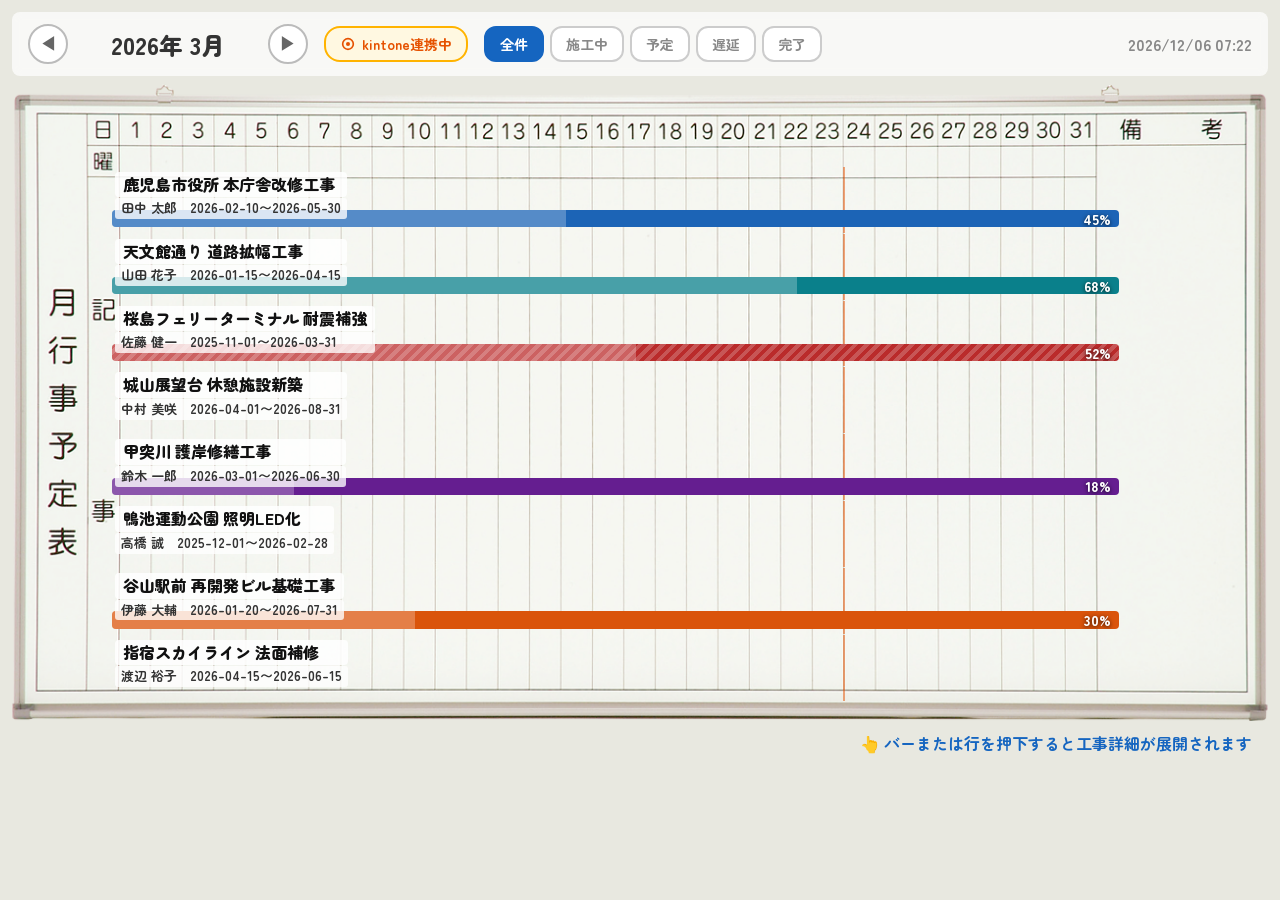
==== commit 3c4bab12: "Enhance styles and add kintone integration button Updated styles for various elements to enhance lay" ====
--- a/index.html
+++ b/index.html
@@ -1,145 +1,636 @@
 <!DOCTYPE html>
 <html lang="ja">
 <head>
-  <meta charset="UTF-8">
-  <meta name="viewport" content="width=device-width, initial-scale=1.0">
-  <title>渡邊組 工事情報ホワイトボード</title>
-  <meta name="description" content="渡邊組 工事予定表・ガントチャート - 情報ホワイトボードシステム">
-  <link rel="preconnect" href="https://fonts.googleapis.com">
-  <link rel="preconnect" href="https://fonts.gstatic.com" crossorigin>
-  <link href="https://fonts.googleapis.com/css2?family=Noto+Sans+JP:wght@400;500;600;700;900&display=swap" rel="stylesheet">
-  <link rel="stylesheet" href="styles.css">
+<meta charset="UTF-8">
+<meta name="viewport" content="width=device-width, initial-scale=1.0">
+<title>月行事予定表｜情報ホワイトボード</title>
+<link href="https://fonts.googleapis.com/css2?family=Noto+Sans+JP:wght@400;500;700;900&family=Zen+Maru+Gothic:wght@400;500;700&display=swap" rel="stylesheet">
+<style>
+  * { margin: 0; padding: 0; box-sizing: border-box; }
+
+  body {
+    font-family: 'Zen Maru Gothic', 'Noto Sans JP', sans-serif;
+    background: #e8e8e0;
+    min-height: 100vh;
+    display: flex;
+    flex-direction: column;
+    align-items: center;
+    padding: 12px;
+  }
+
+  /* Top toolbar - subtle, outside the board */
+  .toolbar {
+    width: 100%;
+    max-width: 1400px;
+    display: flex;
+    align-items: center;
+    justify-content: space-between;
+    padding: 12px 16px;
+    margin-bottom: 8px;
+    background: rgba(255,255,255,0.7);
+    border-radius: 8px;
+    backdrop-filter: blur(4px);
+  }
+
+  .toolbar-left {
+    display: flex;
+    align-items: center;
+    gap: 16px;
+  }
+
+  .month-nav {
+    display: flex;
+    align-items: center;
+    gap: 10px;
+  }
+
+  .month-nav button {
+    width: 40px; height: 40px; /* 大きく修正 */
+    border-radius: 50%;
+    border: 2px solid #bbb;
+    background: #fff;
+    color: #666;
+    font-size: 18px; /* 大きく修正 */
+    cursor: pointer;
+    transition: all 0.15s;
+    display: flex;
+    align-items: center;
+    justify-content: center;
+  }
+
+  .month-nav button:hover { border-color: #1565c0; color: #1565c0; }
+
+  .month-label {
+    font-size: 24px; /* 大きく修正 */
+    font-weight: 900;
+    color: #333;
+    min-width: 180px;
+    text-align: center;
+  }
+
+  .kt-tag {
+    display: inline-flex;
+    align-items: center;
+    gap: 6px;
+    background: #fff8e1;
+    border: 2px solid #ffb300;
+    padding: 6px 14px; /* 大きく修正 */
+    border-radius: 16px;
+    font-size: 14px; /* 大きく修正 */
+    font-weight: 700;
+    color: #e65100;
+  }
+
+  .pills {
+    display: flex;
+    gap: 6px;
+  }
+
+  .pill {
+    padding: 6px 14px; /* 大きく修正 */
+    border-radius: 12px;
+    border: 2px solid #ccc;
+    background: #fff;
+    font-family: inherit;
+    font-size: 14px; /* 大きく修正 */
+    font-weight: 700;
+    color: #888;
+    cursor: pointer;
+    transition: all 0.15s;
+  }
+
+  .pill:hover { border-color: #1565c0; color: #1565c0; }
+  .pill.active { border-color: #1565c0; background: #1565c0; color: #fff; }
+
+  .toolbar-right {
+    font-size: 16px; /* 大きく修正 */
+    font-weight: bold;
+    color: #888;
+  }
+
+  /* ═══ Whiteboard container ═══ */
+  .wb-container {
+    width: 100%;
+    max-width: 1400px;
+    position: relative;
+  }
+
+  .wb-bg {
+    width: 100%;
+    display: block;
+    pointer-events: none;
+    user-select: none;
+  }
+
+  .wb-overlay {
+    position: absolute;
+    top: 0; left: 0; width: 100%; height: 100%;
+  }
+
+  .wb-rows {
+    position: absolute;
+    top: 13%; left: 8.0%; width: 83.5%; bottom: 3%;
+  }
+
+  .wb-row {
+    position: relative;
+    cursor: pointer;
+    border-bottom: 1px solid transparent;
+    transition: background 0.15s;
+  }
+
+  .wb-row:hover { background: rgba(21, 101, 192, 0.04); border-radius: 2px; }
+  .wb-row.expanded { background: rgba(21, 101, 192, 0.06); }
+
+  /* Project label */
+  .row-label {
+    position: absolute;
+    left: 0; top: 3px; width: 100%; height: 60%;
+    display: flex; align-items: flex-start;
+    padding-top: 2px; padding-left: 3px;
+    pointer-events: none; z-index: 3;
+  }
+
+  .row-label-text {
+    font-size: 16px; /* 大きく修正 */
+    font-weight: 800; color: #111; white-space: nowrap;
+    background: rgba(255,255,255,0.85);
+    padding: 2px 8px; border-radius: 4px; line-height: 1.35;
+    max-width: 100%; overflow: hidden; text-overflow: ellipsis;
+  }
+
+  .row-label-sub {
+    font-size: 13px; /* 大きく修正 */
+    font-weight: 700; color: #333; white-space: nowrap;
+    background: rgba(255,255,255,0.78);
+    padding: 2px 6px; border-radius: 3px; line-height: 1.3;
+  }
+
+  /* Gantt bar */
+  .gantt-bar {
+    position: absolute;
+    height: 26%; bottom: 8%;
+    border-radius: 4px; z-index: 2;
+    display: flex; align-items: center; justify-content: flex-end;
+    overflow: hidden; cursor: pointer;
+    transition: transform 0.15s, box-shadow 0.15s;
+    filter: saturate(0.9);
+  }
+
+  .gantt-bar:hover {
+    transform: scaleY(1.4); box-shadow: 0 2px 8px rgba(0,0,0,0.2);
+    filter: saturate(1.1); z-index: 4;
+  }
+
+  .gantt-bar .bar-text {
+    font-size: 14px; /* 大きく修正 */
+    font-weight: 900; color: #fff;
+    text-shadow: 0 1px 4px rgba(0,0,0,0.8);
+    white-space: nowrap; padding: 0 8px; position: relative; z-index: 2;
+  }
+
+  .bar-prog {
+    position: absolute; left: 0; top: 0; height: 100%;
+    background: rgba(255,255,255,0.25); pointer-events: none;
+  }
+
+  /* Marker colors */
+  .mc0 { background: #1565c0; } .mc1 { background: #00838f; }
+  .mc2 { background: #c62828; } .mc3 { background: #2e7d32; }
+  .mc4 { background: #6a1b9a; } .mc5 { background: #546e7a; }
+  .mc6 { background: #e65100; } .mc7 { background: #00695c; }
+
+  .bar-delayed {
+    background-image: repeating-linear-gradient(
+      -45deg, transparent, transparent 4px,
+      rgba(255,255,255,0.2) 4px, rgba(255,255,255,0.2) 8px
+    ) !important;
+  }
+
+  .today-line {
+    position: absolute; top: 0; bottom: 0; width: 2px;
+    background: #e65100; opacity: 0.5; z-index: 1; pointer-events: none;
+  }
+
+  /* ═══ Detail popup ═══ */
+  .detail-popup {
+    position: absolute; left: 0; width: 100%;
+    background: rgba(255, 255, 252, 0.98);
+    border: 3px solid #b8bab0; border-radius: 8px;
+    box-shadow: 0 8px 32px rgba(0,0,0,0.15);
+    z-index: 20; overflow: hidden; transform-origin: top;
+    animation: popIn 0.3s ease forwards; backdrop-filter: blur(8px);
+  }
+
+  @keyframes popIn {
+    from { opacity: 0; transform: scaleY(0.8); }
+    to { opacity: 1; transform: scaleY(1); }
+  }
+
+  .detail-header {
+    display: flex; align-items: center; justify-content: space-between;
+    padding: 12px 20px;
+    background: linear-gradient(90deg, #1565c0, #0d47a1); color: #fff;
+  }
+
+  .detail-header h3 { font-size: 20px; font-weight: 700; } /* 大きく修正 */
+
+  .detail-close {
+    width: 32px; height: 32px; /* 大きく修正 */
+    border-radius: 50%; border: none;
+    background: rgba(255,255,255,0.2); color: #fff;
+    font-size: 16px; cursor: pointer;
+    display: flex; align-items: center; justify-content: center;
+    transition: background 0.15s;
+  }
+  .detail-close:hover { background: rgba(255,255,255,0.4); }
+
+  .detail-body {
+    display: grid; grid-template-columns: 1fr 1fr 1fr; gap: 20px; padding: 20px;
+  }
+
+  .db h4 {
+    font-size: 16px; /* 大きく修正 */
+    font-weight: 700; color: #1565c0;
+    margin-bottom: 10px; padding-bottom: 6px;
+    border-bottom: 2px solid rgba(21,101,192,0.12);
+  }
+
+  .di {
+    display: flex; justify-content: space-between; align-items: center;
+    padding: 6px 0; font-size: 15px; /* 大きく修正 */
+    border-bottom: 1px dotted #e0e0d8;
+  }
+  .di:last-child { border-bottom: none; }
+  .di-l { color: #666; font-weight: 500;}
+  .di-v { color: #222; font-weight: 700; }
+
+  .pbar {
+    width: 100%; height: 10px; background: #e8e8e0;
+    border-radius: 6px; overflow: hidden; margin-top: 8px;
+  }
+  .pbar .fill { height: 100%; border-radius: 6px; }
+
+  .stag {
+    display: inline-block; padding: 4px 10px; border-radius: 8px;
+    font-size: 13px; font-weight: 700; border: 1.5px solid;
+  }
+  .stag-active { border-color: #2e7d32; color: #2e7d32; background: rgba(46,125,50,0.06); }
+  .stag-upcoming { border-color: #1565c0; color: #1565c0; background: rgba(21,101,192,0.06); }
+  .stag-delayed { border-color: #c62828; color: #c62828; background: rgba(198,40,40,0.06); }
+  .stag-completed { border-color: #888; color: #888; background: rgba(0,0,0,0.03); }
+
+  .ms-i {
+    font-size: 14px; /* 大きく修正 */
+    color: #444; font-weight: 500;
+    padding: 4px 0; display: flex; align-items: center; gap: 8px;
+  }
+  .ms-i::before {
+    content: ''; width: 6px; height: 6px; background: #e65100;
+    border-radius: 50%; flex-shrink: 0;
+  }
+
+  .nbox {
+    font-size: 14px; /* 大きく修正 */
+    color: #444; line-height: 1.6; font-weight: 500;
+    margin-top: 8px; padding: 10px 12px;
+    background: rgba(0,0,0,0.03); border-radius: 4px;
+    border-left: 4px solid #e65100;
+  }
+
+  /* 新設: kintone連携ボタン */
+  .kintone-link-btn {
+    display: inline-flex;
+    align-items: center;
+    justify-content: center;
+    gap: 8px;
+    background-color: #F7D43F; /* kintoneイエロー */
+    color: #333;
+    font-size: 16px;
+    font-weight: bold;
+    padding: 10px 20px;
+    border-radius: 8px;
+    text-decoration: none;
+    border: 1px solid #d4b533;
+    box-shadow: 0 2px 4px rgba(0,0,0,0.1);
+    transition: all 0.2s;
+    width: 100%;
+    margin-top: 16px;
+  }
+  .kintone-link-btn:hover {
+    background-color: #fce268;
+    transform: translateY(-2px);
+    box-shadow: 0 4px 8px rgba(0,0,0,0.15);
+  }
+
+  /* Hint */
+  .hint {
+    width: 100%; max-width: 1400px; text-align: right;
+    padding: 10px 16px 0; font-size: 16px; /* 大きく修正 */
+    font-weight: 700; color: #1565c0;
+    animation: hblink 2.5s ease-in-out infinite;
+  }
+  @keyframes hblink { 0%,100%{opacity:1;} 50%{opacity:0.4;} }
+
+  /* Tooltip */
+  .tip {
+    position: fixed; background: #fff; border: 2px solid #ccc;
+    border-radius: 8px; padding: 12px 16px; font-size: 15px; /* 大きく修正 */
+    pointer-events: none; z-index: 1000; opacity: 0;
+    transition: opacity 0.12s; box-shadow: 0 4px 16px rgba(0,0,0,0.15);
+  }
+  .tip.show { opacity: 1; }
+  .tip-n { font-weight: 800; color: #222; }
+  .tip-s { color: #666; font-size: 13px; margin-top: 4px; font-weight: 500; }
+
+  @media (max-width: 900px) {
+    .detail-body { grid-template-columns: 1fr; }
+    body { padding: 4px; }
+    .toolbar { flex-wrap: wrap; gap: 8px; }
+  }
+</style>
 </head>
 <body>
-  <!-- ========== ヘッダー ========== -->
-  <header id="app-header">
-    <div class="header-left">
-      <div class="logo-mark">W</div>
-      <div class="header-title-group">
-        <h1 id="main-title">渡邊組 工事情報ホワイトボード</h1>
-        <p class="header-subtitle">月行事予定表 ・ 工事一覧管理</p>
+
+<!-- Toolbar -->
+<div class="toolbar">
+  <div class="toolbar-left">
+    <div class="month-nav">
+      <button id="prevM">◀</button>
+      <span class="month-label" id="mLabel"></span>
+      <button id="nextM">▶</button>
+    </div>
+    <div class="kt-tag">
+      <svg width="16" height="16" viewBox="0 0 24 24" fill="none"><circle cx="12" cy="12" r="8" stroke="#e65100" stroke-width="2.5"/><circle cx="12" cy="12" r="3" fill="#e65100"/></svg>
+      kintone連携中
+    </div>
+    <div class="pills">
+      <button class="pill active" data-f="all">全件</button>
+      <button class="pill" data-f="active">施工中</button>
+      <button class="pill" data-f="upcoming">予定</button>
+      <button class="pill" data-f="delayed">遅延</button>
+      <button class="pill" data-f="completed">完了</button>
+    </div>
+  </div>
+  <div class="toolbar-right" id="clock"></div>
+</div>
+
+<!-- Whiteboard -->
+<div class="wb-container" id="wbContainer">
+  <img src="whiteboard_bg.png" class="wb-bg" id="wbImg" alt="whiteboard" onerror="this.style.display='none'; document.getElementById('wbContainer').style.background='#fff'; document.getElementById('wbContainer').style.minHeight='600px';">
+  <div class="wb-overlay">
+    <div class="wb-rows" id="wbRows"></div>
+  </div>
+</div>
+
+<div class="hint">👆 バーまたは行を押下すると工事詳細が展開されます</div>
+
+<!-- Tooltip -->
+<div class="tip" id="tip"></div>
+
+<script>
+// ═══ Data ═══
+// IDをkintoneモックアップで作成した「12731001」等の形式に合わせて一部変更・追加
+const P = [
+  { id:"12731001", name:"鹿児島市役所 本庁舎改修工事", client:"鹿児島市", mgr:"田中 太郎",
+    status:"active", s:"2026-02-10", e:"2026-05-30", prog:45,
+    budget:158000000, spent:68500000, cat:"公共建築", loc:"鹿児島市山下町11-1", wk:24,
+    notes:"2F〜4Fの内装改修。3月末までに2F完了予定。",
+    ms:["2F完了 (3/31)","3F完了 (4/30)","検査 (5/25)"] },
+  { id:"12731002", name:"天文館通り 道路拡幅工事", client:"鹿児島県", mgr:"山田 花子",
+    status:"active", s:"2026-01-15", e:"2026-04-15", prog:68,
+    budget:92000000, spent:61200000, cat:"土木", loc:"鹿児島市千日町", wk:18,
+    notes:"夜間工事区間あり（22:00-5:00）。騒音対策実施中。",
+    ms:["路盤完了 (3/15)","舗装 (4/01)","開放 (4/15)"] },
+  { id:"12731003", name:"桜島フェリーターミナル 耐震補強", client:"鹿児島市船舶部", mgr:"佐藤 健一",
+    status:"delayed", s:"2025-11-01", e:"2026-03-31", prog:52,
+    budget:245000000, spent:142000000, cat:"港湾", loc:"鹿児島市桜島横山町", wk:32,
+    notes:"⚠ 資材調達遅延により2週間の工期遅れ。完了予定4/14に変更。",
+    ms:["基礎完了 (1/31)","上部工 (3/15)","完了予定 (4/14)"] },
+  { id:"12731004", name:"城山展望台 休憩施設新築", client:"鹿児島市観光課", mgr:"中村 美咲",
+    status:"upcoming", s:"2026-04-01", e:"2026-08-31", prog:0,
+    budget:78000000, spent:0, cat:"建築", loc:"鹿児島市城山町", wk:0,
+    notes:"4月着工予定。景観審査は3月に承認済み。",
+    ms:["着工 (4/01)","上棟 (6/15)","竣工 (8/31)"] },
+  { id:"KJ-2026-005", name:"甲突川 護岸修繕工事", client:"鹿児島県土木部", mgr:"鈴木 一郎",
+    status:"active", s:"2026-03-01", e:"2026-06-30", prog:18,
+    budget:64000000, spent:9800000, cat:"河川", loc:"鹿児島市甲突町", wk:12,
+    notes:"渇水期に合わせた施工。梅雨前の完了を目指す。",
+    ms:["仮締切 (3/10)","本体工 (5/01)","撤去 (6/25)"] },
+  { id:"KJ-2026-006", name:"鴨池運動公園 照明LED化", client:"鹿児島市", mgr:"高橋 誠",
+    status:"completed", s:"2025-12-01", e:"2026-02-28", prog:100,
+    budget:35000000, spent:33200000, cat:"電気設備", loc:"鹿児島市与次郎2丁目", wk:0,
+    notes:"全灯具のLED化完了。検査合格済み。",
+    ms:["野球場完了 (1/15)","陸上競技場 (2/10)","検査 (2/25)"] },
+  { id:"KJ-2026-007", name:"谷山駅前 再開発ビル基礎工事", client:"谷山駅前再開発組合", mgr:"伊藤 大輔",
+    status:"active", s:"2026-01-20", e:"2026-07-31", prog:30,
+    budget:420000000, spent:118000000, cat:"建築", loc:"鹿児島市谷山中央1丁目", wk:45,
+    notes:"杭打ち完了。地下躯体工事に移行中。",
+    ms:["杭完了 (3/01)","地下躯体 (5/15)","1F床 (7/31)"] },
+  { id:"KJ-2026-008", name:"指宿スカイライン 法面補修", client:"NEXCO西日本", mgr:"渡辺 裕子",
+    status:"upcoming", s:"2026-04-15", e:"2026-06-15", prog:0,
+    budget:52000000, spent:0, cat:"道路", loc:"鹿児島市田上8丁目", wk:0,
+    notes:"片側交互通行規制あり。夜間作業主体。",
+    ms:["着手 (4/15)","モルタル吹付 (5/20)","完了 (6/15)"] }
+];
+
+const SL={active:'施工中',upcoming:'着工予定',delayed:'遅延',completed:'完了'};
+const today=new Date(2026,2,23);
+let vY=2026, vM=2, filt='all', openId=null;
+
+function dim(y,m){return new Date(y,m+1,0).getDate();}
+function pd(s){const[y,m,d]=s.split('-').map(Number);return new Date(y,m-1,d);}
+function yen(n){
+  if(n>=100000000)return(n/100000000).toFixed(1)+'億円';
+  if(n>=10000)return Math.round(n/10000).toLocaleString()+'万円';
+  return n.toLocaleString()+'円';
+}
+function fl(){return filt==='all'?P:P.filter(p=>p.status===filt);}
+
+function render() {
+  const days = dim(vY, vM);
+  const mn = ['1月','2月','3月','4月','5月','6月','7月','8月','9月','10月','11月','12月'];
+  document.getElementById('mLabel').textContent = `${vY}年 ${mn[vM]}`;
+
+  const list = fl();
+  const container = document.getElementById('wbRows');
+  container.innerHTML = '';
+
+  const maxRows = Math.max(list.length, 1);
+  const rowH = 100 / maxRows;
+
+  list.forEach((p, idx) => {
+    const ci = idx % 8;
+
+    const row = document.createElement('div');
+    row.className = `wb-row ${openId===p.id?'expanded':''}`;
+    row.style.cssText = `height:${rowH}%;position:relative;`;
+    row.onclick = () => toggleDetail(p.id, row);
+
+    const lbl = document.createElement('div');
+    lbl.className = 'row-label';
+    lbl.innerHTML = `<div style="display:flex;flex-direction:column;gap:1px"><div class="row-label-text">${p.name}</div><div class="row-label-sub">${p.mgr}　${p.s}〜${p.e}</div></div>`;
+    row.appendChild(lbl);
+
+    const pS = pd(p.s), pE = pd(p.e);
+    const mS = new Date(vY, vM, 1), mE = new Date(vY, vM, days);
+
+    if (pS <= mE && pE >= mS) {
+      const sd = pS < mS ? 1 : pS.getDate();
+      const ed = pE > mE ? days : pE.getDate();
+
+      const dayWidth = 96.0 / days;
+      const barLeft = (sd - 1) * dayWidth;
+      const barWidth = (ed - sd + 1) * dayWidth;
+
+      const bar = document.createElement('div');
+      bar.className = `gantt-bar mc${ci} ${p.status === 'delayed' ? 'bar-delayed' : ''}`;
+      bar.style.cssText = `left:${barLeft}%;width:${barWidth}%;`;
+
+      bar.innerHTML = `<div class="bar-prog" style="width:${p.prog}%"></div>
+        <span class="bar-text">${p.prog > 0 ? p.prog + '%' : ''}</span>`;
+
+      bar.onmouseenter = (ev) => showTip(ev, p);
+      bar.onmouseleave = hideTip;
+      bar.onclick = (ev) => { ev.stopPropagation(); toggleDetail(p.id, row); };
+
+      row.appendChild(bar);
+    }
+
+    if (vY === today.getFullYear() && vM === today.getMonth()) {
+      const dayWidth = 96.0 / days;
+      const tl = document.createElement('div');
+      tl.className = 'today-line';
+      tl.style.left = `${(today.getDate() - 0.5) * dayWidth}%`;
+      row.appendChild(tl);
+    }
+
+    container.appendChild(row);
+  });
+}
+
+function toggleDetail(id, rowEl) {
+  const existing = document.querySelector('.detail-popup');
+  if (existing) {
+    existing.remove();
+    if (openId === id) { openId = null; render(); return; }
+  }
+
+  openId = id;
+  render();
+
+  const rows = document.querySelectorAll('.wb-row');
+  let targetRow = null;
+  const list = fl();
+  list.forEach((p, i) => {
+    if (p.id === id && rows[i]) targetRow = rows[i];
+  });
+
+  const p = P.find(x => x.id === id);
+  if (!p || !targetRow) return;
+
+  const popup = document.createElement('div');
+  popup.className = 'detail-popup';
+
+  const container = document.getElementById('wbRows');
+  const containerRect = container.getBoundingClientRect();
+  const rowRect = targetRow.getBoundingClientRect();
+  const topPos = rowRect.bottom - containerRect.top;
+
+  popup.style.top = topPos + 'px';
+
+  // kintone連携ボタンを右下のエリアに追加
+  popup.innerHTML = `
+    <div class="detail-header">
+      <h3>${p.name}</h3>
+      <button class="detail-close" onclick="event.stopPropagation();closeDetail()">✕</button>
+    </div>
+    <div class="detail-body">
+      <div class="db">
+        <h4>📌 基本情報</h4>
+        <div class="di"><span class="di-l">工事番号</span><span class="di-v">${p.id}</span></div>
+        <div class="di"><span class="di-l">発注者</span><span class="di-v">${p.client}</span></div>
+        <div class="di"><span class="di-l">現場代理人</span><span class="di-v">${p.mgr}</span></div>
+        <div class="di"><span class="di-l">分類</span><span class="di-v">${p.cat}</span></div>
+        <div class="di"><span class="di-l">現場住所</span><span class="di-v">${p.loc}</span></div>
+        <div class="di"><span class="di-l">作業員数</span><span class="di-v">${p.wk}名</span></div>
+        <div class="di"><span class="di-l">ステータス</span><span class="stag stag-${p.status}">${SL[p.status]}</span></div>
+      </div>
+      <div class="db">
+        <h4>📊 工期・進捗</h4>
+        <div class="di"><span class="di-l">工期</span><span class="di-v">${p.s} ～ ${p.e}</span></div>
+        <div class="di"><span class="di-l">進捗率</span><span class="di-v">${p.prog}%</span></div>
+        <div class="pbar"><div class="fill" style="width:${p.prog}%;background:${p.status==='delayed'?'#c62828':p.status==='completed'?'#888':'#2e7d32'}"></div></div>
+        <h4 style="margin-top:16px;">🚩 マイルストーン</h4>
+        ${p.ms.map(m => `<div class="ms-i">${m}</div>`).join('')}
+      </div>
+      <div class="db">
+        <h4>💰 予算</h4>
+        <div class="di"><span class="di-l">請負金額</span><span class="di-v">${yen(p.budget)}</span></div>
+        <div class="di"><span class="di-l">実行額</span><span class="di-v">${yen(p.spent)}</span></div>
+        <div class="di"><span class="di-l">執行率</span><span class="di-v">${p.budget>0?Math.round(p.spent/p.budget*100):0}%</span></div>
+        <div class="pbar"><div class="fill" style="width:${p.budget>0?Math.round(p.spent/p.budget*100):0}%;background:#e65100"></div></div>
+        <h4 style="margin-top:16px;">📝 備考</h4>
+        <div class="nbox">${p.notes}</div>
+        
+        <!-- kintoneモックアップへの遷移ボタン -->
+        <a href="kintone_mockup.html?工事番号=${p.id}" target="_blank" class="kintone-link-btn" onclick="event.stopPropagation();">
+          <svg width="20" height="20" viewBox="0 0 24 24" fill="none" stroke="currentColor" stroke-width="2" stroke-linecap="round" stroke-linejoin="round"><path d="M18 13v6a2 2 0 0 1-2 2H5a2 2 0 0 1-2-2V8a2 2 0 0 1 2-2h6"></path><polyline points="15 3 21 3 21 9"></polyline><line x1="10" y1="14" x2="21" y2="3"></line></svg>
+          kintoneで詳細を確認
+        </a>
       </div>
     </div>
-    <div class="header-right">
-      <div class="header-date" id="header-date"></div>
-      <div class="header-controls">
-        <button id="btn-prev-month" class="btn-icon" title="前月">◀</button>
-        <span id="current-period" class="period-label"></span>
-        <button id="btn-next-month" class="btn-icon" title="翌月">▶</button>
-      </div>
-      <div class="data-source-badges">
-        <span class="badge badge-kintone" title="kintone連携">
-          <span class="badge-dot"></span>kintone
-        </span>
-        <span class="badge badge-xpoint" title="X-point連携">
-          <span class="badge-dot"></span>X-point
-        </span>
-      </div>
-    </div>
-  </header>
-
-  <!-- ========== メインコンテンツ ========== -->
-  <main id="app-main">
-    <!-- 左: ガントチャート -->
-    <section id="gantt-section" class="panel">
-      <div class="panel-header">
-        <h2 class="panel-title">
-          <span class="panel-icon">📅</span>
-          月行事予定表
-        </h2>
-        <div class="panel-actions">
-          <button class="btn-sm btn-outline" id="btn-expand-gantt">全画面</button>
-        </div>
-      </div>
-      <div class="gantt-container" id="gantt-container">
-        <!-- ガントチャートのヘッダー（日付） -->
-        <div class="gantt-header" id="gantt-header">
-          <div class="gantt-label-col">
-            <div class="gantt-label-cell gantt-label-header">工事名</div>
-          </div>
-          <div class="gantt-timeline" id="gantt-timeline-header">
-            <!-- JS で日付を生成 -->
-          </div>
-        </div>
-        <!-- ガントチャートの本体 -->
-        <div class="gantt-body" id="gantt-body">
-          <!-- JS で行を生成 -->
-        </div>
-      </div>
-    </section>
-
-    <!-- 右: 工事一覧テーブル -->
-    <section id="list-section" class="panel">
-      <div class="panel-header">
-        <h2 class="panel-title">
-          <span class="panel-icon">🏗️</span>
-          工 事 一 覧
-        </h2>
-        <div class="panel-actions">
-          <span class="record-count" id="record-count">0件</span>
-        </div>
-      </div>
-      <div class="table-container" id="table-container">
-        <table id="project-table">
-          <thead>
-            <tr>
-              <th class="th-name">工事名</th>
-              <th class="th-person">担当者</th>
-              <th class="th-period">工期</th>
-              <th class="th-amount">契約金額</th>
-              <th class="th-budget">履行予算</th>
-              <th class="th-progress">進捗</th>
-              <th class="th-risk">リスク</th>
-              <th class="th-profit">粗利</th>
-              <th class="th-photo">施工状況</th>
-            </tr>
-          </thead>
-          <tbody id="project-tbody">
-            <!-- JS で行を生成 -->
-          </tbody>
-        </table>
-      </div>
-    </section>
-  </main>
-
-  <!-- ========== ドリルダウンモーダル（kintone詳細） ========== -->
-  <div id="drill-modal" class="modal-overlay" style="display:none;">
-    <div class="modal-content">
-      <div class="modal-header">
-        <h3 id="modal-title">工事詳細</h3>
-        <button id="modal-close" class="btn-icon modal-close-btn">✕</button>
-      </div>
-      <div class="modal-body" id="modal-body">
-        <!-- ドリルダウン内容 -->
-        <div class="modal-section">
-          <h4>基本情報 <span class="source-tag">kintone</span></h4>
-          <div class="detail-grid" id="detail-basic">
-            <!-- JS -->
-          </div>
-        </div>
-        <div class="modal-section">
-          <h4>ワークフロー <span class="source-tag tag-xpoint">X-point</span></h4>
-          <div class="detail-grid" id="detail-workflow">
-            <!-- JS -->
-          </div>
-        </div>
-        <div class="modal-section">
-          <h4>施工状況写真</h4>
-          <div class="photo-gallery" id="detail-photos">
-            <!-- JS -->
-          </div>
-        </div>
-      </div>
-    </div>
-  </div>
-
-  <!-- ========== フッター ========== -->
-  <footer id="app-footer">
-    <span>Copyright 2026 渡邊組 × (株) F-ITコンサル</span>
-    <span class="footer-system">情報ホワイトボードシステム v1.0</span>
-  </footer>
-
-  <script src="data.js"></script>
-  <script src="app.js"></script>
+  `;
+
+  container.appendChild(popup);
+}
+
+function closeDetail() {
+  const existing = document.querySelector('.detail-popup');
+  if (existing) existing.remove();
+  openId = null;
+  render();
+}
+
+function showTip(ev, p) {
+  const t = document.getElementById('tip');
+  t.innerHTML = `<div class="tip-n">${p.name}</div><div class="tip-s">${p.mgr}　${p.cat}　進捗${p.prog}%</div><div class="tip-s">${p.s} ～ ${p.e}</div>`;
+  t.classList.add('show');
+  mvTip(ev);
+}
+function mvTip(ev) {
+  const t = document.getElementById('tip');
+  t.style.left = (ev.clientX + 14) + 'px';
+  t.style.top = (ev.clientY - 8) + 'px';
+}
+document.addEventListener('mousemove', ev => {
+  if (document.getElementById('tip').classList.contains('show')) mvTip(ev);
+});
+function hideTip() { document.getElementById('tip').classList.remove('show'); }
+
+document.querySelectorAll('.pill').forEach(b => {
+  b.addEventListener('click', () => {
+    document.querySelectorAll('.pill').forEach(x => x.classList.remove('active'));
+    b.classList.add('active');
+    filt = b.dataset.f;
+    openId = null;
+    closeDetail();
+    render();
+  });
+});
+
+document.getElementById('prevM').onclick = () => { vM--; if(vM<0){vM=11;vY--;} openId=null; closeDetail(); render(); };
+document.getElementById('nextM').onclick = () => { vM++; if(vM>11){vM=0;vY++;} openId=null; closeDetail(); render(); };
+
+window.addEventListener('resize', () => { closeDetail(); render(); });
+
+function tick() {
+  const n = new Date();
+  document.getElementById('clock').textContent =
+    `${n.getFullYear()}/${String(n.getMonth()+1).padStart(2,'0')}/${String(n.getDate()).padStart(2,'0')} ${String(n.getHours()).padStart(2,'0')}:${String(n.getMinutes()).padStart(2,'0')}`;
+}
+
+render(); tick(); setInterval(tick, 30000);
+</script>
 </body>
 </html>
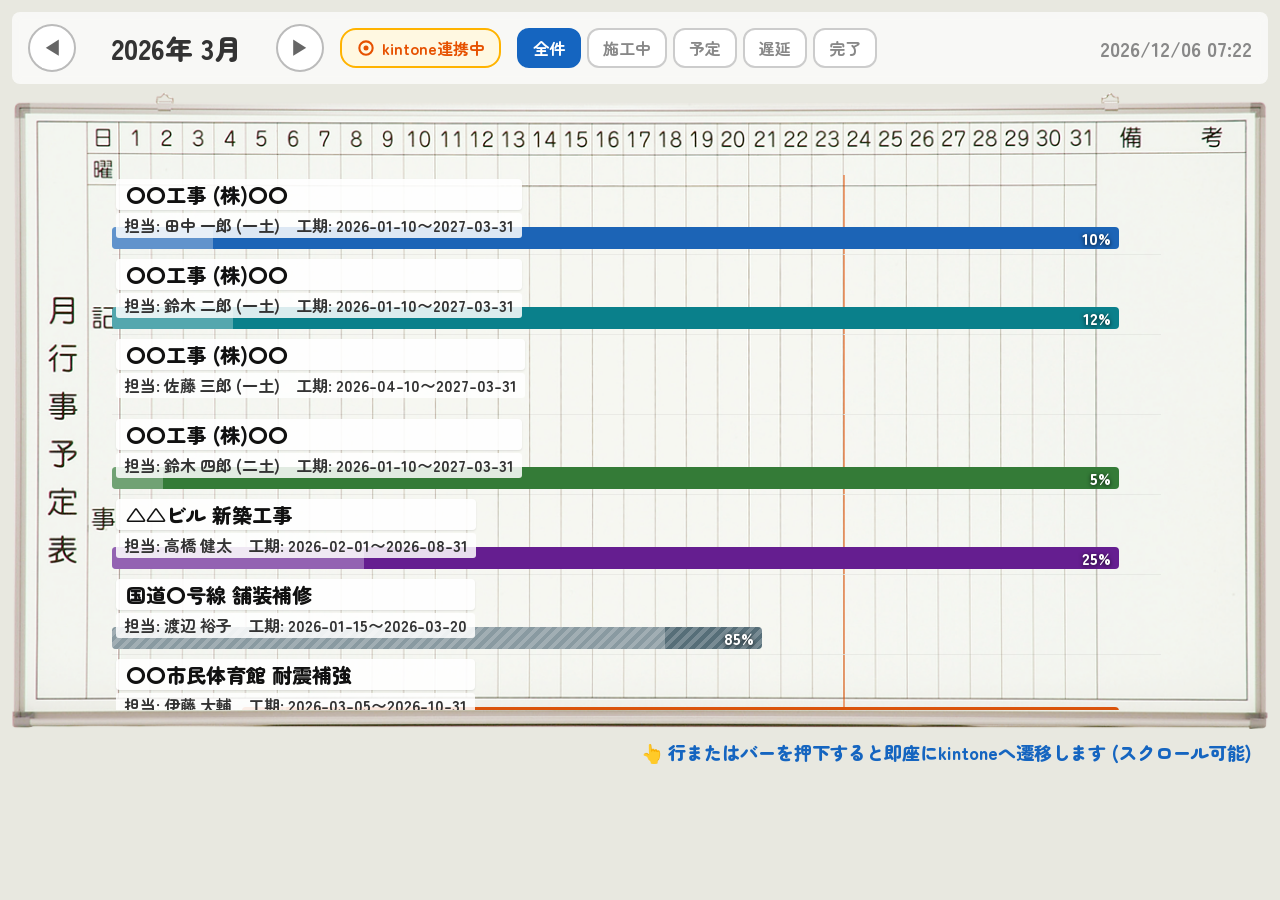
==== commit 954e3c7f: "Refactor styles and remove unused detail popup code Updated various styles and sizes for buttons, la" ====
--- a/index.html
+++ b/index.html
@@ -45,12 +45,12 @@
   }
 
   .month-nav button {
-    width: 40px; height: 40px; /* 大きく修正 */
+    width: 48px; height: 48px;
     border-radius: 50%;
     border: 2px solid #bbb;
     background: #fff;
     color: #666;
-    font-size: 18px; /* 大きく修正 */
+    font-size: 20px;
     cursor: pointer;
     transition: all 0.15s;
     display: flex;
@@ -61,7 +61,7 @@
   .month-nav button:hover { border-color: #1565c0; color: #1565c0; }
 
   .month-label {
-    font-size: 24px; /* 大きく修正 */
+    font-size: 28px; /* さらに大きく */
     font-weight: 900;
     color: #333;
     min-width: 180px;
@@ -74,9 +74,9 @@
     gap: 6px;
     background: #fff8e1;
     border: 2px solid #ffb300;
-    padding: 6px 14px; /* 大きく修正 */
+    padding: 6px 14px;
     border-radius: 16px;
-    font-size: 14px; /* 大きく修正 */
+    font-size: 16px;
     font-weight: 700;
     color: #e65100;
   }
@@ -87,12 +87,12 @@
   }
 
   .pill {
-    padding: 6px 14px; /* 大きく修正 */
+    padding: 6px 14px;
     border-radius: 12px;
     border: 2px solid #ccc;
     background: #fff;
     font-family: inherit;
-    font-size: 14px; /* 大きく修正 */
+    font-size: 16px;
     font-weight: 700;
     color: #888;
     cursor: pointer;
@@ -103,7 +103,7 @@
   .pill.active { border-color: #1565c0; background: #1565c0; color: #fff; }
 
   .toolbar-right {
-    font-size: 16px; /* 大きく修正 */
+    font-size: 20px;
     font-weight: bold;
     color: #888;
   }
@@ -130,46 +130,70 @@
   .wb-rows {
     position: absolute;
     top: 13%; left: 8.0%; width: 83.5%; bottom: 3%;
+    display: flex;
+    flex-direction: column;
+    overflow-y: auto; /* 案件多数の場合にスクロール可能に */
+    overflow-x: hidden;
+  }
+
+  /* スクロールバーのカスタマイズ (目立たなくする) */
+  .wb-rows::-webkit-scrollbar {
+    width: 8px;
+  }
+  .wb-rows::-webkit-scrollbar-track {
+    background: transparent;
+  }
+  .wb-rows::-webkit-scrollbar-thumb {
+    background: rgba(0,0,0,0.1);
+    border-radius: 4px;
+  }
+  .wb-rows::-webkit-scrollbar-thumb:hover {
+    background: rgba(0,0,0,0.3);
   }
 
   .wb-row {
     position: relative;
     cursor: pointer;
-    border-bottom: 1px solid transparent;
+    border-bottom: 1px solid rgba(0,0,0,0.05); /* 行の区切りを少し見やすく */
     transition: background 0.15s;
-  }
-
-  .wb-row:hover { background: rgba(21, 101, 192, 0.04); border-radius: 2px; }
-  .wb-row.expanded { background: rgba(21, 101, 192, 0.06); }
+    /* 8行表示をベースの高さとし、縮まないように設定 */
+    height: 12.5%;
+    min-height: 80px; 
+    flex-shrink: 0;
+  }
+
+  .wb-row:hover { background: rgba(255, 235, 59, 0.2); border-radius: 2px; }
 
   /* Project label */
   .row-label {
     position: absolute;
-    left: 0; top: 3px; width: 100%; height: 60%;
+    left: 0; top: 0; width: 100%; height: 70%;
     display: flex; align-items: flex-start;
-    padding-top: 2px; padding-left: 3px;
+    padding-top: 4px; padding-left: 4px;
     pointer-events: none; z-index: 3;
   }
 
   .row-label-text {
-    font-size: 16px; /* 大きく修正 */
-    font-weight: 800; color: #111; white-space: nowrap;
+    font-size: 20px; /* 画像のように非常に大きく強調 */
+    font-weight: 900; color: #111; white-space: nowrap;
+    background: rgba(255,255,255,0.9);
+    padding: 2px 10px; border-radius: 4px; line-height: 1.35;
+    max-width: 100%; overflow: hidden; text-overflow: ellipsis;
+    box-shadow: 0 1px 2px rgba(0,0,0,0.1);
+  }
+
+  .row-label-sub {
+    font-size: 16px; /* 担当者名なども大きく */
+    font-weight: 700; color: #333; white-space: nowrap;
     background: rgba(255,255,255,0.85);
-    padding: 2px 8px; border-radius: 4px; line-height: 1.35;
-    max-width: 100%; overflow: hidden; text-overflow: ellipsis;
-  }
-
-  .row-label-sub {
-    font-size: 13px; /* 大きく修正 */
-    font-weight: 700; color: #333; white-space: nowrap;
-    background: rgba(255,255,255,0.78);
-    padding: 2px 6px; border-radius: 3px; line-height: 1.3;
+    padding: 2px 8px; border-radius: 3px; line-height: 1.3;
+    margin-top: 2px;
   }
 
   /* Gantt bar */
   .gantt-bar {
     position: absolute;
-    height: 26%; bottom: 8%;
+    height: 28%; bottom: 6%;
     border-radius: 4px; z-index: 2;
     display: flex; align-items: center; justify-content: flex-end;
     overflow: hidden; cursor: pointer;
@@ -178,12 +202,12 @@
   }
 
   .gantt-bar:hover {
-    transform: scaleY(1.4); box-shadow: 0 2px 8px rgba(0,0,0,0.2);
-    filter: saturate(1.1); z-index: 4;
+    transform: scaleY(1.4); box-shadow: 0 4px 12px rgba(0,0,0,0.3);
+    filter: saturate(1.2); z-index: 4;
   }
 
   .gantt-bar .bar-text {
-    font-size: 14px; /* 大きく修正 */
+    font-size: 16px; /* 進捗率も大きく */
     font-weight: 900; color: #fff;
     text-shadow: 0 1px 4px rgba(0,0,0,0.8);
     white-space: nowrap; padding: 0 8px; position: relative; z-index: 2;
@@ -191,7 +215,7 @@
 
   .bar-prog {
     position: absolute; left: 0; top: 0; height: 100%;
-    background: rgba(255,255,255,0.25); pointer-events: none;
+    background: rgba(255,255,255,0.3); pointer-events: none;
   }
 
   /* Marker colors */
@@ -212,122 +236,10 @@
     background: #e65100; opacity: 0.5; z-index: 1; pointer-events: none;
   }
 
-  /* ═══ Detail popup ═══ */
-  .detail-popup {
-    position: absolute; left: 0; width: 100%;
-    background: rgba(255, 255, 252, 0.98);
-    border: 3px solid #b8bab0; border-radius: 8px;
-    box-shadow: 0 8px 32px rgba(0,0,0,0.15);
-    z-index: 20; overflow: hidden; transform-origin: top;
-    animation: popIn 0.3s ease forwards; backdrop-filter: blur(8px);
-  }
-
-  @keyframes popIn {
-    from { opacity: 0; transform: scaleY(0.8); }
-    to { opacity: 1; transform: scaleY(1); }
-  }
-
-  .detail-header {
-    display: flex; align-items: center; justify-content: space-between;
-    padding: 12px 20px;
-    background: linear-gradient(90deg, #1565c0, #0d47a1); color: #fff;
-  }
-
-  .detail-header h3 { font-size: 20px; font-weight: 700; } /* 大きく修正 */
-
-  .detail-close {
-    width: 32px; height: 32px; /* 大きく修正 */
-    border-radius: 50%; border: none;
-    background: rgba(255,255,255,0.2); color: #fff;
-    font-size: 16px; cursor: pointer;
-    display: flex; align-items: center; justify-content: center;
-    transition: background 0.15s;
-  }
-  .detail-close:hover { background: rgba(255,255,255,0.4); }
-
-  .detail-body {
-    display: grid; grid-template-columns: 1fr 1fr 1fr; gap: 20px; padding: 20px;
-  }
-
-  .db h4 {
-    font-size: 16px; /* 大きく修正 */
-    font-weight: 700; color: #1565c0;
-    margin-bottom: 10px; padding-bottom: 6px;
-    border-bottom: 2px solid rgba(21,101,192,0.12);
-  }
-
-  .di {
-    display: flex; justify-content: space-between; align-items: center;
-    padding: 6px 0; font-size: 15px; /* 大きく修正 */
-    border-bottom: 1px dotted #e0e0d8;
-  }
-  .di:last-child { border-bottom: none; }
-  .di-l { color: #666; font-weight: 500;}
-  .di-v { color: #222; font-weight: 700; }
-
-  .pbar {
-    width: 100%; height: 10px; background: #e8e8e0;
-    border-radius: 6px; overflow: hidden; margin-top: 8px;
-  }
-  .pbar .fill { height: 100%; border-radius: 6px; }
-
-  .stag {
-    display: inline-block; padding: 4px 10px; border-radius: 8px;
-    font-size: 13px; font-weight: 700; border: 1.5px solid;
-  }
-  .stag-active { border-color: #2e7d32; color: #2e7d32; background: rgba(46,125,50,0.06); }
-  .stag-upcoming { border-color: #1565c0; color: #1565c0; background: rgba(21,101,192,0.06); }
-  .stag-delayed { border-color: #c62828; color: #c62828; background: rgba(198,40,40,0.06); }
-  .stag-completed { border-color: #888; color: #888; background: rgba(0,0,0,0.03); }
-
-  .ms-i {
-    font-size: 14px; /* 大きく修正 */
-    color: #444; font-weight: 500;
-    padding: 4px 0; display: flex; align-items: center; gap: 8px;
-  }
-  .ms-i::before {
-    content: ''; width: 6px; height: 6px; background: #e65100;
-    border-radius: 50%; flex-shrink: 0;
-  }
-
-  .nbox {
-    font-size: 14px; /* 大きく修正 */
-    color: #444; line-height: 1.6; font-weight: 500;
-    margin-top: 8px; padding: 10px 12px;
-    background: rgba(0,0,0,0.03); border-radius: 4px;
-    border-left: 4px solid #e65100;
-  }
-
-  /* 新設: kintone連携ボタン */
-  .kintone-link-btn {
-    display: inline-flex;
-    align-items: center;
-    justify-content: center;
-    gap: 8px;
-    background-color: #F7D43F; /* kintoneイエロー */
-    color: #333;
-    font-size: 16px;
-    font-weight: bold;
-    padding: 10px 20px;
-    border-radius: 8px;
-    text-decoration: none;
-    border: 1px solid #d4b533;
-    box-shadow: 0 2px 4px rgba(0,0,0,0.1);
-    transition: all 0.2s;
-    width: 100%;
-    margin-top: 16px;
-  }
-  .kintone-link-btn:hover {
-    background-color: #fce268;
-    transform: translateY(-2px);
-    box-shadow: 0 4px 8px rgba(0,0,0,0.15);
-  }
-
   /* Hint */
   .hint {
     width: 100%; max-width: 1400px; text-align: right;
-    padding: 10px 16px 0; font-size: 16px; /* 大きく修正 */
-    font-weight: 700; color: #1565c0;
+    padding: 10px 16px 0; font-size: 18px; font-weight: 900; color: #1565c0;
     animation: hblink 2.5s ease-in-out infinite;
   }
   @keyframes hblink { 0%,100%{opacity:1;} 50%{opacity:0.4;} }
@@ -335,19 +247,14 @@
   /* Tooltip */
   .tip {
     position: fixed; background: #fff; border: 2px solid #ccc;
-    border-radius: 8px; padding: 12px 16px; font-size: 15px; /* 大きく修正 */
+    border-radius: 8px; padding: 12px 16px; font-size: 16px;
     pointer-events: none; z-index: 1000; opacity: 0;
     transition: opacity 0.12s; box-shadow: 0 4px 16px rgba(0,0,0,0.15);
   }
   .tip.show { opacity: 1; }
-  .tip-n { font-weight: 800; color: #222; }
-  .tip-s { color: #666; font-size: 13px; margin-top: 4px; font-weight: 500; }
-
-  @media (max-width: 900px) {
-    .detail-body { grid-template-columns: 1fr; }
-    body { padding: 4px; }
-    .toolbar { flex-wrap: wrap; gap: 8px; }
-  }
+  .tip-n { font-weight: 900; color: #222; font-size: 18px; }
+  .tip-s { color: #555; font-size: 15px; margin-top: 4px; font-weight: 700; }
+
 </style>
 </head>
 <body>
@@ -361,7 +268,7 @@
       <button id="nextM">▶</button>
     </div>
     <div class="kt-tag">
-      <svg width="16" height="16" viewBox="0 0 24 24" fill="none"><circle cx="12" cy="12" r="8" stroke="#e65100" stroke-width="2.5"/><circle cx="12" cy="12" r="3" fill="#e65100"/></svg>
+      <svg width="20" height="20" viewBox="0 0 24 24" fill="none"><circle cx="12" cy="12" r="8" stroke="#e65100" stroke-width="2.5"/><circle cx="12" cy="12" r="3" fill="#e65100"/></svg>
       kintone連携中
     </div>
     <div class="pills">
@@ -383,68 +290,36 @@
   </div>
 </div>
 
-<div class="hint">👆 バーまたは行を押下すると工事詳細が展開されます</div>
+<div class="hint">👆 行またはバーを押下すると即座にkintoneへ遷移します (スクロール可能)</div>
 
 <!-- Tooltip -->
 <div class="tip" id="tip"></div>
 
 <script>
 // ═══ Data ═══
-// IDをkintoneモックアップで作成した「12731001」等の形式に合わせて一部変更・追加
+// 画像から読み取ったデータと、スクロール確認用の追加ダミーデータ
 const P = [
-  { id:"12731001", name:"鹿児島市役所 本庁舎改修工事", client:"鹿児島市", mgr:"田中 太郎",
-    status:"active", s:"2026-02-10", e:"2026-05-30", prog:45,
-    budget:158000000, spent:68500000, cat:"公共建築", loc:"鹿児島市山下町11-1", wk:24,
-    notes:"2F〜4Fの内装改修。3月末までに2F完了予定。",
-    ms:["2F完了 (3/31)","3F完了 (4/30)","検査 (5/25)"] },
-  { id:"12731002", name:"天文館通り 道路拡幅工事", client:"鹿児島県", mgr:"山田 花子",
-    status:"active", s:"2026-01-15", e:"2026-04-15", prog:68,
-    budget:92000000, spent:61200000, cat:"土木", loc:"鹿児島市千日町", wk:18,
-    notes:"夜間工事区間あり（22:00-5:00）。騒音対策実施中。",
-    ms:["路盤完了 (3/15)","舗装 (4/01)","開放 (4/15)"] },
-  { id:"12731003", name:"桜島フェリーターミナル 耐震補強", client:"鹿児島市船舶部", mgr:"佐藤 健一",
-    status:"delayed", s:"2025-11-01", e:"2026-03-31", prog:52,
-    budget:245000000, spent:142000000, cat:"港湾", loc:"鹿児島市桜島横山町", wk:32,
-    notes:"⚠ 資材調達遅延により2週間の工期遅れ。完了予定4/14に変更。",
-    ms:["基礎完了 (1/31)","上部工 (3/15)","完了予定 (4/14)"] },
-  { id:"12731004", name:"城山展望台 休憩施設新築", client:"鹿児島市観光課", mgr:"中村 美咲",
-    status:"upcoming", s:"2026-04-01", e:"2026-08-31", prog:0,
-    budget:78000000, spent:0, cat:"建築", loc:"鹿児島市城山町", wk:0,
-    notes:"4月着工予定。景観審査は3月に承認済み。",
-    ms:["着工 (4/01)","上棟 (6/15)","竣工 (8/31)"] },
-  { id:"KJ-2026-005", name:"甲突川 護岸修繕工事", client:"鹿児島県土木部", mgr:"鈴木 一郎",
-    status:"active", s:"2026-03-01", e:"2026-06-30", prog:18,
-    budget:64000000, spent:9800000, cat:"河川", loc:"鹿児島市甲突町", wk:12,
-    notes:"渇水期に合わせた施工。梅雨前の完了を目指す。",
-    ms:["仮締切 (3/10)","本体工 (5/01)","撤去 (6/25)"] },
-  { id:"KJ-2026-006", name:"鴨池運動公園 照明LED化", client:"鹿児島市", mgr:"高橋 誠",
-    status:"completed", s:"2025-12-01", e:"2026-02-28", prog:100,
-    budget:35000000, spent:33200000, cat:"電気設備", loc:"鹿児島市与次郎2丁目", wk:0,
-    notes:"全灯具のLED化完了。検査合格済み。",
-    ms:["野球場完了 (1/15)","陸上競技場 (2/10)","検査 (2/25)"] },
-  { id:"KJ-2026-007", name:"谷山駅前 再開発ビル基礎工事", client:"谷山駅前再開発組合", mgr:"伊藤 大輔",
-    status:"active", s:"2026-01-20", e:"2026-07-31", prog:30,
-    budget:420000000, spent:118000000, cat:"建築", loc:"鹿児島市谷山中央1丁目", wk:45,
-    notes:"杭打ち完了。地下躯体工事に移行中。",
-    ms:["杭完了 (3/01)","地下躯体 (5/15)","1F床 (7/31)"] },
-  { id:"KJ-2026-008", name:"指宿スカイライン 法面補修", client:"NEXCO西日本", mgr:"渡辺 裕子",
-    status:"upcoming", s:"2026-04-15", e:"2026-06-15", prog:0,
-    budget:52000000, spent:0, cat:"道路", loc:"鹿児島市田上8丁目", wk:0,
-    notes:"片側交互通行規制あり。夜間作業主体。",
-    ms:["着手 (4/15)","モルタル吹付 (5/20)","完了 (6/15)"] }
+  { id:"12731001", name:"〇〇工事 (株)〇〇", client:"〇〇発注者", mgr:"田中 一郎 (一土)", status:"active", s:"2026-01-10", e:"2027-03-31", prog:10 },
+  { id:"12731002", name:"〇〇工事 (株)〇〇", client:"〇〇発注者", mgr:"鈴木 二郎 (一土)", status:"active", s:"2026-01-10", e:"2027-03-31", prog:12 },
+  { id:"12731003", name:"〇〇工事 (株)〇〇", client:"〇〇発注者", mgr:"佐藤 三郎 (一土)", status:"upcoming", s:"2026-04-10", e:"2027-03-31", prog:0 },
+  { id:"12731004", name:"〇〇工事 (株)〇〇", client:"〇〇発注者", mgr:"鈴木 四郎 (二土)", status:"active", s:"2026-01-10", e:"2027-03-31", prog:5 },
+  // 案件多数・スクロール動作確認用のダミーデータ
+  { id:"12731005", name:"△△ビル 新築工事", client:"(株)△△", mgr:"高橋 健太", status:"active", s:"2026-02-01", e:"2026-08-31", prog:25 },
+  { id:"12731006", name:"国道〇号線 舗装補修", client:"国土交通省", mgr:"渡辺 裕子", status:"delayed", s:"2026-01-15", e:"2026-03-20", prog:85 },
+  { id:"12731007", name:"〇〇市民体育館 耐震補強", client:"〇〇市", mgr:"伊藤 大輔", status:"active", s:"2026-03-05", e:"2026-10-31", prog:5 },
+  { id:"12731008", name:"(仮称)〇〇商業施設 新築", client:"〇〇不動産", mgr:"山本 誠", status:"upcoming", s:"2026-04-15", e:"2027-02-28", prog:0 },
+  { id:"12731009", name:"〇〇川 護岸工事", client:"〇〇県", mgr:"中村 美咲", status:"active", s:"2025-11-01", e:"2026-05-31", prog:60 },
+  { id:"12731010", name:"〇〇小学校 空調設備改修", client:"〇〇市教育委員会", mgr:"小林 剛", status:"completed", s:"2025-12-01", e:"2026-02-28", prog:100 },
+  { id:"12731011", name:"△△地区 下水道管渠布設", client:"〇〇市水道局", mgr:"加藤 修", status:"active", s:"2026-01-20", e:"2026-06-30", prog:40 },
+  { id:"12731012", name:"〇〇公園 遊具更新工事", client:"〇〇市緑地課", mgr:"吉田 恵", status:"upcoming", s:"2026-03-25", e:"2026-04-30", prog:0 }
 ];
 
-const SL={active:'施工中',upcoming:'着工予定',delayed:'遅延',completed:'完了'};
+const SL={active:'施工中',upcoming:'予定',delayed:'遅延',completed:'完了'};
 const today=new Date(2026,2,23);
-let vY=2026, vM=2, filt='all', openId=null;
+let vY=2026, vM=2, filt='all';
 
 function dim(y,m){return new Date(y,m+1,0).getDate();}
 function pd(s){const[y,m,d]=s.split('-').map(Number);return new Date(y,m-1,d);}
-function yen(n){
-  if(n>=100000000)return(n/100000000).toFixed(1)+'億円';
-  if(n>=10000)return Math.round(n/10000).toLocaleString()+'万円';
-  return n.toLocaleString()+'円';
-}
 function fl(){return filt==='all'?P:P.filter(p=>p.status===filt);}
 
 function render() {
@@ -456,20 +331,20 @@
   const container = document.getElementById('wbRows');
   container.innerHTML = '';
 
-  const maxRows = Math.max(list.length, 1);
-  const rowH = 100 / maxRows;
-
   list.forEach((p, idx) => {
     const ci = idx % 8;
 
     const row = document.createElement('div');
-    row.className = `wb-row ${openId===p.id?'expanded':''}`;
-    row.style.cssText = `height:${rowH}%;position:relative;`;
-    row.onclick = () => toggleDetail(p.id, row);
+    row.className = 'wb-row';
+    
+    // クリックで即座にkintoneモックアップへ遷移
+    row.onclick = () => {
+      window.location.href = `kintone_mockup.html?工事番号=${p.id}`;
+    };
 
     const lbl = document.createElement('div');
     lbl.className = 'row-label';
-    lbl.innerHTML = `<div style="display:flex;flex-direction:column;gap:1px"><div class="row-label-text">${p.name}</div><div class="row-label-sub">${p.mgr}　${p.s}〜${p.e}</div></div>`;
+    lbl.innerHTML = `<div style="display:flex;flex-direction:column;gap:1px"><div class="row-label-text">${p.name}</div><div class="row-label-sub">担当: ${p.mgr}　工期: ${p.s}〜${p.e}</div></div>`;
     row.appendChild(lbl);
 
     const pS = pd(p.s), pE = pd(p.e);
@@ -492,7 +367,11 @@
 
       bar.onmouseenter = (ev) => showTip(ev, p);
       bar.onmouseleave = hideTip;
-      bar.onclick = (ev) => { ev.stopPropagation(); toggleDetail(p.id, row); };
+      // バーのクリックイベントも行と同じ遷移先に
+      bar.onclick = (ev) => { 
+        ev.stopPropagation(); 
+        window.location.href = `kintone_mockup.html?工事番号=${p.id}`; 
+      };
 
       row.appendChild(bar);
     }
@@ -509,92 +388,9 @@
   });
 }
 
-function toggleDetail(id, rowEl) {
-  const existing = document.querySelector('.detail-popup');
-  if (existing) {
-    existing.remove();
-    if (openId === id) { openId = null; render(); return; }
-  }
-
-  openId = id;
-  render();
-
-  const rows = document.querySelectorAll('.wb-row');
-  let targetRow = null;
-  const list = fl();
-  list.forEach((p, i) => {
-    if (p.id === id && rows[i]) targetRow = rows[i];
-  });
-
-  const p = P.find(x => x.id === id);
-  if (!p || !targetRow) return;
-
-  const popup = document.createElement('div');
-  popup.className = 'detail-popup';
-
-  const container = document.getElementById('wbRows');
-  const containerRect = container.getBoundingClientRect();
-  const rowRect = targetRow.getBoundingClientRect();
-  const topPos = rowRect.bottom - containerRect.top;
-
-  popup.style.top = topPos + 'px';
-
-  // kintone連携ボタンを右下のエリアに追加
-  popup.innerHTML = `
-    <div class="detail-header">
-      <h3>${p.name}</h3>
-      <button class="detail-close" onclick="event.stopPropagation();closeDetail()">✕</button>
-    </div>
-    <div class="detail-body">
-      <div class="db">
-        <h4>📌 基本情報</h4>
-        <div class="di"><span class="di-l">工事番号</span><span class="di-v">${p.id}</span></div>
-        <div class="di"><span class="di-l">発注者</span><span class="di-v">${p.client}</span></div>
-        <div class="di"><span class="di-l">現場代理人</span><span class="di-v">${p.mgr}</span></div>
-        <div class="di"><span class="di-l">分類</span><span class="di-v">${p.cat}</span></div>
-        <div class="di"><span class="di-l">現場住所</span><span class="di-v">${p.loc}</span></div>
-        <div class="di"><span class="di-l">作業員数</span><span class="di-v">${p.wk}名</span></div>
-        <div class="di"><span class="di-l">ステータス</span><span class="stag stag-${p.status}">${SL[p.status]}</span></div>
-      </div>
-      <div class="db">
-        <h4>📊 工期・進捗</h4>
-        <div class="di"><span class="di-l">工期</span><span class="di-v">${p.s} ～ ${p.e}</span></div>
-        <div class="di"><span class="di-l">進捗率</span><span class="di-v">${p.prog}%</span></div>
-        <div class="pbar"><div class="fill" style="width:${p.prog}%;background:${p.status==='delayed'?'#c62828':p.status==='completed'?'#888':'#2e7d32'}"></div></div>
-        <h4 style="margin-top:16px;">🚩 マイルストーン</h4>
-        ${p.ms.map(m => `<div class="ms-i">${m}</div>`).join('')}
-      </div>
-      <div class="db">
-        <h4>💰 予算</h4>
-        <div class="di"><span class="di-l">請負金額</span><span class="di-v">${yen(p.budget)}</span></div>
-        <div class="di"><span class="di-l">実行額</span><span class="di-v">${yen(p.spent)}</span></div>
-        <div class="di"><span class="di-l">執行率</span><span class="di-v">${p.budget>0?Math.round(p.spent/p.budget*100):0}%</span></div>
-        <div class="pbar"><div class="fill" style="width:${p.budget>0?Math.round(p.spent/p.budget*100):0}%;background:#e65100"></div></div>
-        <h4 style="margin-top:16px;">📝 備考</h4>
-        <div class="nbox">${p.notes}</div>
-        
-        <!-- kintoneモックアップへの遷移ボタン -->
-        <a href="kintone_mockup.html?工事番号=${p.id}" target="_blank" class="kintone-link-btn" onclick="event.stopPropagation();">
-          <svg width="20" height="20" viewBox="0 0 24 24" fill="none" stroke="currentColor" stroke-width="2" stroke-linecap="round" stroke-linejoin="round"><path d="M18 13v6a2 2 0 0 1-2 2H5a2 2 0 0 1-2-2V8a2 2 0 0 1 2-2h6"></path><polyline points="15 3 21 3 21 9"></polyline><line x1="10" y1="14" x2="21" y2="3"></line></svg>
-          kintoneで詳細を確認
-        </a>
-      </div>
-    </div>
-  `;
-
-  container.appendChild(popup);
-}
-
-function closeDetail() {
-  const existing = document.querySelector('.detail-popup');
-  if (existing) existing.remove();
-  openId = null;
-  render();
-}
-
 function showTip(ev, p) {
   const t = document.getElementById('tip');
-  t.innerHTML = `<div class="tip-n">${p.name}</div><div class="tip-s">${p.mgr}　${p.cat}　進捗${p.prog}%</div><div class="tip-s">${p.s} ～ ${p.e}</div>`;
+  t.innerHTML = `<div class="tip-n">${p.name}</div><div class="tip-s">担当: ${p.mgr} | 進捗: ${p.prog}%</div><div class="tip-s">工期: ${p.s} ～ ${p.e}</div>`;
   t.classList.add('show');
   mvTip(ev);
 }
@@ -613,16 +409,14 @@
     document.querySelectorAll('.pill').forEach(x => x.classList.remove('active'));
     b.classList.add('active');
     filt = b.dataset.f;
-    openId = null;
-    closeDetail();
     render();
   });
 });
 
-document.getElementById('prevM').onclick = () => { vM--; if(vM<0){vM=11;vY--;} openId=null; closeDetail(); render(); };
-document.getElementById('nextM').onclick = () => { vM++; if(vM>11){vM=0;vY++;} openId=null; closeDetail(); render(); };
-
-window.addEventListener('resize', () => { closeDetail(); render(); });
+document.getElementById('prevM').onclick = () => { vM--; if(vM<0){vM=11;vY--;} render(); };
+document.getElementById('nextM').onclick = () => { vM++; if(vM>11){vM=0;vY++;} render(); };
+
+window.addEventListener('resize', () => { render(); });
 
 function tick() {
   const n = new Date();
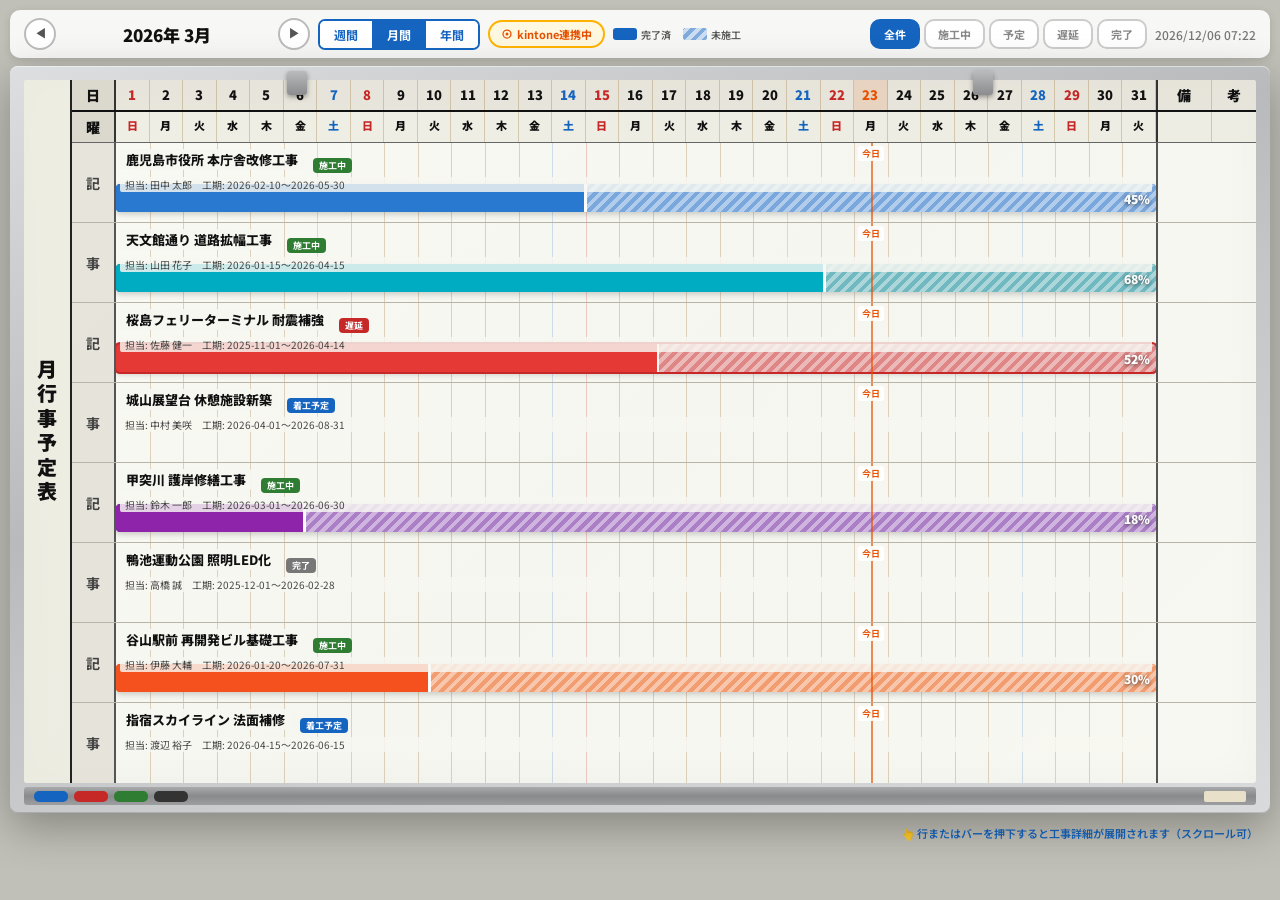
==== commit fd2ce642: "feat: 純CSS ホワイトボード再構築・週間/月間/年間ビュー・進捗バー二色表示" ====
--- a/index.html
+++ b/index.html
@@ -3,428 +3,962 @@
 <head>
 <meta charset="UTF-8">
 <meta name="viewport" content="width=device-width, initial-scale=1.0">
-<title>月行事予定表｜情報ホワイトボード</title>
-<link href="https://fonts.googleapis.com/css2?family=Noto+Sans+JP:wght@400;500;700;900&family=Zen+Maru+Gothic:wght@400;500;700&display=swap" rel="stylesheet">
+<title>工事行事予定表 ｜ 情報ホワイトボード</title>
+<link href="https://fonts.googleapis.com/css2?family=Noto+Sans+JP:wght@400;500;700;900&display=swap" rel="stylesheet">
 <style>
-  * { margin: 0; padding: 0; box-sizing: border-box; }
-
-  body {
-    font-family: 'Zen Maru Gothic', 'Noto Sans JP', sans-serif;
-    background: #e8e8e0;
-    min-height: 100vh;
-    display: flex;
-    flex-direction: column;
-    align-items: center;
-    padding: 12px;
-  }
-
-  /* Top toolbar - subtle, outside the board */
-  .toolbar {
-    width: 100%;
-    max-width: 1400px;
-    display: flex;
-    align-items: center;
-    justify-content: space-between;
-    padding: 12px 16px;
-    margin-bottom: 8px;
-    background: rgba(255,255,255,0.7);
-    border-radius: 8px;
-    backdrop-filter: blur(4px);
-  }
-
-  .toolbar-left {
-    display: flex;
-    align-items: center;
-    gap: 16px;
-  }
-
-  .month-nav {
-    display: flex;
-    align-items: center;
-    gap: 10px;
-  }
-
-  .month-nav button {
-    width: 48px; height: 48px;
-    border-radius: 50%;
-    border: 2px solid #bbb;
-    background: #fff;
-    color: #666;
-    font-size: 20px;
-    cursor: pointer;
-    transition: all 0.15s;
-    display: flex;
-    align-items: center;
-    justify-content: center;
-  }
-
-  .month-nav button:hover { border-color: #1565c0; color: #1565c0; }
-
-  .month-label {
-    font-size: 28px; /* さらに大きく */
-    font-weight: 900;
-    color: #333;
-    min-width: 180px;
-    text-align: center;
-  }
-
-  .kt-tag {
-    display: inline-flex;
-    align-items: center;
-    gap: 6px;
-    background: #fff8e1;
-    border: 2px solid #ffb300;
-    padding: 6px 14px;
-    border-radius: 16px;
-    font-size: 16px;
-    font-weight: 700;
-    color: #e65100;
-  }
-
-  .pills {
-    display: flex;
-    gap: 6px;
-  }
-
-  .pill {
-    padding: 6px 14px;
-    border-radius: 12px;
-    border: 2px solid #ccc;
-    background: #fff;
-    font-family: inherit;
-    font-size: 16px;
-    font-weight: 700;
-    color: #888;
-    cursor: pointer;
-    transition: all 0.15s;
-  }
-
-  .pill:hover { border-color: #1565c0; color: #1565c0; }
-  .pill.active { border-color: #1565c0; background: #1565c0; color: #fff; }
-
-  .toolbar-right {
-    font-size: 20px;
-    font-weight: bold;
-    color: #888;
-  }
-
-  /* ═══ Whiteboard container ═══ */
-  .wb-container {
-    width: 100%;
-    max-width: 1400px;
-    position: relative;
-  }
-
-  .wb-bg {
-    width: 100%;
-    display: block;
-    pointer-events: none;
-    user-select: none;
-  }
-
-  .wb-overlay {
-    position: absolute;
-    top: 0; left: 0; width: 100%; height: 100%;
-  }
-
-  .wb-rows {
-    position: absolute;
-    top: 13%; left: 8.0%; width: 83.5%; bottom: 3%;
-    display: flex;
-    flex-direction: column;
-    overflow-y: auto; /* 案件多数の場合にスクロール可能に */
-    overflow-x: hidden;
-  }
-
-  /* スクロールバーのカスタマイズ (目立たなくする) */
-  .wb-rows::-webkit-scrollbar {
-    width: 8px;
-  }
-  .wb-rows::-webkit-scrollbar-track {
-    background: transparent;
-  }
-  .wb-rows::-webkit-scrollbar-thumb {
-    background: rgba(0,0,0,0.1);
-    border-radius: 4px;
-  }
-  .wb-rows::-webkit-scrollbar-thumb:hover {
-    background: rgba(0,0,0,0.3);
-  }
-
-  .wb-row {
-    position: relative;
-    cursor: pointer;
-    border-bottom: 1px solid rgba(0,0,0,0.05); /* 行の区切りを少し見やすく */
-    transition: background 0.15s;
-    /* 8行表示をベースの高さとし、縮まないように設定 */
-    height: 12.5%;
-    min-height: 80px; 
-    flex-shrink: 0;
-  }
-
-  .wb-row:hover { background: rgba(255, 235, 59, 0.2); border-radius: 2px; }
-
-  /* Project label */
-  .row-label {
-    position: absolute;
-    left: 0; top: 0; width: 100%; height: 70%;
-    display: flex; align-items: flex-start;
-    padding-top: 4px; padding-left: 4px;
-    pointer-events: none; z-index: 3;
-  }
-
-  .row-label-text {
-    font-size: 20px; /* 画像のように非常に大きく強調 */
-    font-weight: 900; color: #111; white-space: nowrap;
-    background: rgba(255,255,255,0.9);
-    padding: 2px 10px; border-radius: 4px; line-height: 1.35;
-    max-width: 100%; overflow: hidden; text-overflow: ellipsis;
-    box-shadow: 0 1px 2px rgba(0,0,0,0.1);
-  }
-
-  .row-label-sub {
-    font-size: 16px; /* 担当者名なども大きく */
-    font-weight: 700; color: #333; white-space: nowrap;
-    background: rgba(255,255,255,0.85);
-    padding: 2px 8px; border-radius: 3px; line-height: 1.3;
-    margin-top: 2px;
-  }
-
-  /* Gantt bar */
-  .gantt-bar {
-    position: absolute;
-    height: 28%; bottom: 6%;
-    border-radius: 4px; z-index: 2;
-    display: flex; align-items: center; justify-content: flex-end;
-    overflow: hidden; cursor: pointer;
-    transition: transform 0.15s, box-shadow 0.15s;
-    filter: saturate(0.9);
-  }
-
-  .gantt-bar:hover {
-    transform: scaleY(1.4); box-shadow: 0 4px 12px rgba(0,0,0,0.3);
-    filter: saturate(1.2); z-index: 4;
-  }
-
-  .gantt-bar .bar-text {
-    font-size: 16px; /* 進捗率も大きく */
-    font-weight: 900; color: #fff;
-    text-shadow: 0 1px 4px rgba(0,0,0,0.8);
-    white-space: nowrap; padding: 0 8px; position: relative; z-index: 2;
-  }
-
-  .bar-prog {
-    position: absolute; left: 0; top: 0; height: 100%;
-    background: rgba(255,255,255,0.3); pointer-events: none;
-  }
-
-  /* Marker colors */
-  .mc0 { background: #1565c0; } .mc1 { background: #00838f; }
-  .mc2 { background: #c62828; } .mc3 { background: #2e7d32; }
-  .mc4 { background: #6a1b9a; } .mc5 { background: #546e7a; }
-  .mc6 { background: #e65100; } .mc7 { background: #00695c; }
-
-  .bar-delayed {
-    background-image: repeating-linear-gradient(
-      -45deg, transparent, transparent 4px,
-      rgba(255,255,255,0.2) 4px, rgba(255,255,255,0.2) 8px
-    ) !important;
-  }
-
-  .today-line {
-    position: absolute; top: 0; bottom: 0; width: 2px;
-    background: #e65100; opacity: 0.5; z-index: 1; pointer-events: none;
-  }
-
-  /* Hint */
-  .hint {
-    width: 100%; max-width: 1400px; text-align: right;
-    padding: 10px 16px 0; font-size: 18px; font-weight: 900; color: #1565c0;
-    animation: hblink 2.5s ease-in-out infinite;
-  }
-  @keyframes hblink { 0%,100%{opacity:1;} 50%{opacity:0.4;} }
-
-  /* Tooltip */
-  .tip {
-    position: fixed; background: #fff; border: 2px solid #ccc;
-    border-radius: 8px; padding: 12px 16px; font-size: 16px;
-    pointer-events: none; z-index: 1000; opacity: 0;
-    transition: opacity 0.12s; box-shadow: 0 4px 16px rgba(0,0,0,0.15);
-  }
-  .tip.show { opacity: 1; }
-  .tip-n { font-weight: 900; color: #222; font-size: 18px; }
-  .tip-s { color: #555; font-size: 15px; margin-top: 4px; font-weight: 700; }
-
+* { margin:0; padding:0; box-sizing:border-box; }
+
+body {
+  font-family: 'Noto Sans JP', 'Hiragino Kaku Gothic ProN', sans-serif;
+  background: #c0c0b8;
+  min-height: 100vh;
+  display: flex;
+  flex-direction: column;
+  align-items: center;
+  padding: 10px;
+  gap: 8px;
+}
+
+/* ─── Toolbar ─── */
+.toolbar {
+  width: 100%;
+  max-width: 1480px;
+  display: flex;
+  align-items: center;
+  gap: 8px;
+  padding: 8px 14px;
+  background: rgba(255,255,255,0.88);
+  border-radius: 10px;
+  box-shadow: 0 2px 8px rgba(0,0,0,0.12);
+  flex-wrap: wrap;
+}
+
+.nav-group { display:flex; align-items:center; gap:6px; }
+
+.nav-btn {
+  width:32px; height:32px;
+  border-radius:50%;
+  border:2px solid #bbb;
+  background:#fff;
+  font-size:13px;
+  cursor:pointer;
+  display:flex; align-items:center; justify-content:center;
+  color:#555;
+  transition: all 0.15s;
+}
+.nav-btn:hover { border-color:#1565c0; color:#1565c0; }
+
+.period-label {
+  font-size:17px; font-weight:900; color:#111;
+  min-width:210px; text-align:center;
+}
+
+.view-toggle {
+  display:flex;
+  border:2px solid #1565c0;
+  border-radius:7px;
+  overflow:hidden;
+}
+.vt {
+  padding:5px 14px;
+  border:none; border-right:1px solid #1565c0;
+  background:#fff;
+  font-family:inherit; font-size:12px; font-weight:700;
+  color:#1565c0; cursor:pointer;
+  transition:all 0.12s;
+}
+.vt:last-child { border-right:none; }
+.vt.active { background:#1565c0; color:#fff; }
+.vt:hover:not(.active) { background:#e8f0ff; }
+
+.kt-badge {
+  display:flex; align-items:center; gap:4px;
+  background:#fff8e1; border:2px solid #ffb300;
+  padding:4px 11px; border-radius:14px;
+  font-size:11px; font-weight:700; color:#e65100;
+}
+
+.legend {
+  display:flex; align-items:center; gap:12px;
+  font-size:10px; color:#555; font-weight:600;
+}
+.leg-item { display:flex; align-items:center; gap:4px; }
+.leg-box {
+  width:24px; height:12px; border-radius:3px;
+  background:#1565c0;
+}
+.leg-rem {
+  width:24px; height:12px; border-radius:3px;
+  background:#1565c0;
+  position:relative; overflow:hidden;
+}
+.leg-rem::after {
+  content:'';
+  position:absolute; inset:0;
+  background:rgba(255,255,255,0.45);
+  background-image:repeating-linear-gradient(
+    -45deg, rgba(255,255,255,0) 0px, rgba(255,255,255,0) 4px,
+    rgba(255,255,255,0.6) 4px, rgba(255,255,255,0.6) 8px
+  );
+}
+
+.filter-pills { display:flex; gap:4px; margin-left:auto; }
+
+.pill {
+  padding:5px 12px; border-radius:10px;
+  border:2px solid #ccc; background:#fff;
+  font-family:inherit; font-size:11px; font-weight:700;
+  color:#888; cursor:pointer; transition:all 0.15s;
+}
+.pill:hover { border-color:#1565c0; color:#1565c0; }
+.pill.active { border-color:#1565c0; background:#1565c0; color:#fff; }
+
+.clock { font-size:12px; color:#777; font-weight:500; white-space:nowrap; }
+
+/* ─── Whiteboard Outer Frame ─── */
+.wb-outer {
+  width:100%; max-width:1480px;
+  background:linear-gradient(160deg, #dcdee0 0%, #b8babc 40%, #c4c6c8 55%, #d8dadc 100%);
+  border-radius:8px;
+  padding:14px 14px 30px;
+  box-shadow:
+    0 14px 44px rgba(0,0,0,0.3),
+    inset 0 1px 0 rgba(255,255,255,0.5),
+    inset 0 -1px 0 rgba(0,0,0,0.15);
+  position:relative;
+}
+
+/* Mounting clips */
+.wb-clip {
+  position:absolute; top:5px;
+  width:20px; height:24px;
+  background:linear-gradient(180deg, #b8babc 0%, #8a8c8e 100%);
+  border-radius:3px;
+  box-shadow:0 2px 5px rgba(0,0,0,0.38);
+}
+.wb-clip-l { left:22%; }
+.wb-clip-r { right:22%; }
+
+/* Pen tray */
+.wb-tray {
+  position:absolute; bottom:8px; left:14px; right:14px;
+  height:18px;
+  background:linear-gradient(180deg, #a8aaac 0%, #888a8c 50%, #9e9ea0 100%);
+  border-radius:3px;
+  display:flex; align-items:center; gap:6px; padding:0 10px;
+}
+.wb-pen { width:34px; height:11px; border-radius:5px; }
+.pen-blue { background:#1565c0; }
+.pen-red  { background:#c62828; }
+.pen-grn  { background:#2e7d32; }
+.pen-blk  { background:#333; }
+.wb-eraser {
+  width:42px; height:11px; border-radius:2px;
+  background:#e8e0c8; margin-left:auto;
+}
+
+/* Board surface */
+.wb-board {
+  background:linear-gradient(135deg, #fafaf4 0%, #f6f6f0 50%, #f8f8f2 100%);
+  border-radius:3px;
+  overflow:hidden;
+  box-shadow:inset 0 0 40px rgba(0,0,0,0.03);
+}
+
+/* ─── Board layout ─── */
+.wb-layout { display:flex; }
+
+.wb-title {
+  writing-mode:vertical-rl;
+  text-orientation:upright;
+  font-size:20px; font-weight:900; color:#111;
+  padding:24px 7px;
+  border-right:2.5px solid #222;
+  letter-spacing:0.22em;
+  display:flex; align-items:center; justify-content:center;
+  min-width:48px; flex-shrink:0;
+  background:rgba(234,232,220,0.7);
+}
+
+.wb-grid-area {
+  flex:1; min-width:0;
+  display:flex; flex-direction:column;
+}
+
+/* ─── Grid rows share the same template ─── */
+.wb-header, .wb-subheader, .wb-row {
+  display:grid;
+  /* grid-template-columns set inline by JS */
+}
+
+/* Header styling */
+.wb-header {
+  border-bottom:2.5px solid #111;
+  background:rgba(228,226,214,0.8);
+}
+.wb-subheader {
+  border-bottom:1.5px solid #666;
+  background:rgba(234,232,220,0.6);
+}
+
+.hc {
+  padding:5px 2px; text-align:center;
+  font-weight:900; font-size:13px; color:#111;
+  border-right:1px solid rgba(150,110,50,0.3);
+  overflow:hidden; white-space:nowrap;
+}
+.hc:last-child { border-right:none; }
+
+.hc.lbl {
+  font-size:14px;
+  border-right:2.5px solid #333;
+  background:rgba(218,216,204,0.9);
+}
+.hc.biko {
+  grid-column:-3/-2;
+  border-left:2.5px solid #333;
+  border-right:1px solid rgba(150,110,50,0.3);
+  font-size:14px;
+}
+.hc.ko {
+  grid-column:-2/-1;
+  font-size:14px;
+}
+
+.hc.sun { color:#c62828; }
+.hc.sat { color:#1565c0; }
+.hc.today-hc { background:rgba(230,81,0,0.12) !important; color:#e65100 !important; }
+
+/* ─── Data rows ─── */
+.wb-rows { overflow-y:auto; }
+.wb-rows::-webkit-scrollbar { width:5px; }
+.wb-rows::-webkit-scrollbar-thumb { background:rgba(0,0,0,0.18); border-radius:3px; }
+
+.wb-row {
+  border-bottom:1px solid #b8b4a8;
+  min-height:80px; cursor:pointer;
+  transition:background 0.12s;
+  position:relative;
+}
+.wb-row:last-child { border-bottom:none; }
+.wb-row:hover { background:rgba(21,101,192,0.04); }
+.wb-row.exp { background:rgba(21,101,192,0.06); }
+
+.row-lbl {
+  grid-column:1;
+  border-right:2.5px solid #555;
+  display:flex; align-items:center; justify-content:center;
+  font-size:14px; font-weight:700; color:#444;
+  background:rgba(218,216,204,0.6);
+}
+
+.row-gantt {
+  grid-column:2 / -3;
+  position:relative; overflow:hidden;
+}
+
+.row-biko {
+  grid-column:-3/-2;
+  border-left:2.5px solid #555;
+}
+.row-ko { grid-column:-2/-1; }
+
+/* Column separator lines inside gantt area */
+.csep {
+  position:absolute; top:0; bottom:0;
+  width:1px; background:rgba(150,110,50,0.28);
+  pointer-events:none; z-index:1;
+}
+.csep.sun { background:rgba(198,40,40,0.22); }
+.csep.sat { background:rgba(21,101,192,0.18); }
+.csep.today {
+  width:2px; z-index:5;
+  background:rgba(230,81,0,0.65);
+}
+.today-tag {
+  position:absolute; top:3px;
+  font-size:9px; font-weight:700; color:#e65100;
+  background:rgba(255,255,255,0.92);
+  padding:1px 4px; border-radius:3px;
+  white-space:nowrap; transform:translateX(-50%);
+  pointer-events:none; z-index:6;
+}
+
+/* Project label */
+.plbl {
+  position:absolute; top:6px; left:4px; right:4px;
+  z-index:3; pointer-events:none;
+  display:flex; flex-direction:column; gap:2px;
+}
+.pname {
+  font-size:13px; font-weight:800; color:#111;
+  white-space:nowrap; overflow:hidden; text-overflow:ellipsis;
+  background:rgba(248,248,242,0.9);
+  padding:1px 6px; border-radius:3px;
+  display:inline-block; max-width:100%;
+}
+.psub {
+  font-size:10px; color:#444;
+  white-space:nowrap; overflow:hidden; text-overflow:ellipsis;
+  background:rgba(248,248,242,0.82);
+  padding:0 5px; border-radius:2px;
+  display:inline-block; max-width:100%;
+}
+.sbadge {
+  display:inline-block; margin-left:5px;
+  padding:1px 6px; border-radius:4px;
+  font-size:9px; font-weight:700;
+  vertical-align:middle;
+}
+.sb-active    { background:#2e7d32; color:#fff; }
+.sb-upcoming  { background:#1565c0; color:#fff; }
+.sb-delayed   { background:#c62828; color:#fff; }
+.sb-completed { background:#777; color:#fff; }
+
+/* ─── Gantt Bar ─── */
+.gbar {
+  position:absolute; bottom:10px; height:28px;
+  border-radius:4px; z-index:2; overflow:visible;
+  cursor:pointer;
+  box-shadow:0 2px 6px rgba(0,0,0,0.2);
+  transition:height 0.12s, bottom 0.12s, box-shadow 0.12s;
+}
+.gbar:hover {
+  height:34px; bottom:7px;
+  box-shadow:0 4px 14px rgba(0,0,0,0.28);
+  z-index:10;
+}
+
+/* Inner clip for done/rem */
+.gbar-inner {
+  position:absolute; inset:0;
+  border-radius:4px; overflow:hidden;
+}
+
+/* Done portion – brighter shade */
+.gd {
+  position:absolute; left:0; top:0; bottom:0;
+  border-radius:4px 0 0 4px;
+}
+
+/* Remaining portion – hatched overlay */
+.gr {
+  position:absolute; top:0; bottom:0; right:0;
+  background:rgba(255,255,255,0.44);
+  background-image:repeating-linear-gradient(
+    -45deg,
+    rgba(255,255,255,0) 0px, rgba(255,255,255,0) 4px,
+    rgba(255,255,255,0.42) 4px, rgba(255,255,255,0.42) 8px
+  );
+  border-radius:0 4px 4px 0;
+}
+
+/* Divider line at progress point */
+.gdiv {
+  position:absolute; top:0; bottom:0;
+  width:2.5px; background:rgba(255,255,255,0.95);
+  z-index:2;
+}
+
+/* Progress % label */
+.gpct {
+  position:absolute; right:6px; top:50%;
+  transform:translateY(-50%);
+  font-size:12px; font-weight:900; color:#fff;
+  text-shadow:0 1px 4px rgba(0,0,0,0.65);
+  z-index:3; pointer-events:none; white-space:nowrap;
+}
+/* % outside bar when bar is too narrow */
+.gpct-out {
+  position:absolute; top:50%; left:calc(100% + 4px);
+  transform:translateY(-50%);
+  font-size:11px; font-weight:900; color:#333;
+  white-space:nowrap; z-index:10; pointer-events:none;
+  background:rgba(248,248,242,0.9); padding:0 3px; border-radius:3px;
+}
+
+/* Delayed: red border highlight */
+.gbar.delayed { box-shadow:0 0 0 2px #c62828, 0 2px 6px rgba(0,0,0,0.2); }
+
+/* Completed: checkmark overlay */
+.gbar.completed .gpct::before { content:'✓ '; }
+
+/* Bar colors (base = remaining area color) */
+.bc0 { background-color:#1565c0; } .bc0 .gd { background:#2979d0; }
+.bc1 { background-color:#00838f; } .bc1 .gd { background:#00acc1; }
+.bc2 { background-color:#c62828; } .bc2 .gd { background:#e53935; }
+.bc3 { background-color:#2e7d32; } .bc3 .gd { background:#43a047; }
+.bc4 { background-color:#6a1b9a; } .bc4 .gd { background:#8e24aa; }
+.bc5 { background-color:#546e7a; } .bc5 .gd { background:#6d8a96; }
+.bc6 { background-color:#e65100; } .bc6 .gd { background:#f4511e; }
+.bc7 { background-color:#00695c; } .bc7 .gd { background:#00897b; }
+
+/* ─── Detail Popup ─── */
+.dp {
+  position:relative;
+  background:rgba(255,255,253,0.98);
+  border:2px solid #b4b6bc;
+  border-radius:8px;
+  box-shadow:0 8px 32px rgba(0,0,0,0.18);
+  z-index:30; overflow:hidden;
+  transform-origin:top;
+  animation:dpIn 0.22s ease;
+  margin:0 0 2px;
+}
+@keyframes dpIn { from{opacity:0;transform:scaleY(0.88)} to{opacity:1;transform:scaleY(1)} }
+
+.dp-head {
+  display:flex; align-items:center; justify-content:space-between;
+  padding:10px 16px;
+  background:linear-gradient(90deg, #1565c0, #0d47a1); color:#fff;
+}
+.dp-head h3 { font-size:14px; font-weight:700; }
+.dp-close {
+  width:28px; height:28px; border-radius:50%;
+  border:none; background:rgba(255,255,255,0.22); color:#fff;
+  font-size:15px; cursor:pointer;
+  display:flex; align-items:center; justify-content:center;
+  transition:background 0.15s;
+}
+.dp-close:hover { background:rgba(255,255,255,0.38); }
+
+.dp-body {
+  display:grid; grid-template-columns:1fr 1fr 1fr;
+  gap:14px; padding:12px 16px;
+}
+.dp-sec h4 {
+  font-size:11px; font-weight:700; color:#1565c0;
+  margin-bottom:7px; padding-bottom:4px;
+  border-bottom:2px solid rgba(21,101,192,0.12);
+}
+.dpr {
+  display:flex; justify-content:space-between;
+  padding:4px 0; font-size:12px;
+  border-bottom:1px dotted #e0e0d8;
+}
+.dpr:last-child { border-bottom:none; }
+.dpl { color:#888; }
+.dpv { color:#222; font-weight:700; }
+
+.dp-pbar {
+  width:100%; height:8px;
+  background:#e4e4dc; border-radius:4px;
+  overflow:hidden; margin-top:5px;
+}
+.dp-pbar .fill { height:100%; border-radius:4px; }
+
+.dptag {
+  display:inline-block; padding:2px 8px;
+  border-radius:6px; font-size:10px; font-weight:700; border:2px solid;
+}
+.dt-active   { border-color:#2e7d32; color:#2e7d32; background:rgba(46,125,50,0.07); }
+.dt-upcoming { border-color:#1565c0; color:#1565c0; background:rgba(21,101,192,0.07); }
+.dt-delayed  { border-color:#c62828; color:#c62828; background:rgba(198,40,40,0.07); }
+.dt-completed{ border-color:#888;    color:#888;    background:rgba(0,0,0,0.04); }
+
+.dpms {
+  font-size:11px; color:#555;
+  padding:3px 0; display:flex; align-items:center; gap:6px;
+}
+.dpms::before { content:'●'; font-size:8px; color:#e65100; flex-shrink:0; }
+
+.dp-note {
+  font-size:11px; color:#555; line-height:1.65;
+  padding:6px 8px;
+  background:rgba(0,0,0,0.025); border-radius:4px;
+  border-left:3px solid #e65100; margin-top:4px;
+}
+
+/* ─── Hint ─── */
+.hint {
+  width:100%; max-width:1480px;
+  text-align:right; padding:4px 12px 0;
+  font-size:11px; font-weight:600; color:#1565c0;
+  animation:blink 2.5s ease-in-out infinite;
+}
+@keyframes blink { 0%,100%{opacity:1} 50%{opacity:0.3} }
+
+/* ─── Tooltip ─── */
+.tooltip {
+  position:fixed; background:#fff;
+  border:1.5px solid #ccc; border-radius:6px;
+  padding:8px 12px; font-size:11px;
+  pointer-events:none; z-index:9999;
+  opacity:0; transition:opacity 0.12s;
+  box-shadow:0 3px 12px rgba(0,0,0,0.12);
+}
+.tooltip.show { opacity:1; }
+.tt-n { font-weight:700; color:#111; }
+.tt-s { font-size:10px; color:#888; margin-top:2px; }
+
+@media (max-width:900px) {
+  .dp-body { grid-template-columns:1fr; }
+  .filter-pills { margin-left:0; }
+  body { padding:5px; }
+}
 </style>
 </head>
 <body>
 
 <!-- Toolbar -->
 <div class="toolbar">
-  <div class="toolbar-left">
-    <div class="month-nav">
-      <button id="prevM">◀</button>
-      <span class="month-label" id="mLabel"></span>
-      <button id="nextM">▶</button>
-    </div>
-    <div class="kt-tag">
-      <svg width="20" height="20" viewBox="0 0 24 24" fill="none"><circle cx="12" cy="12" r="8" stroke="#e65100" stroke-width="2.5"/><circle cx="12" cy="12" r="3" fill="#e65100"/></svg>
-      kintone連携中
-    </div>
-    <div class="pills">
-      <button class="pill active" data-f="all">全件</button>
-      <button class="pill" data-f="active">施工中</button>
-      <button class="pill" data-f="upcoming">予定</button>
-      <button class="pill" data-f="delayed">遅延</button>
-      <button class="pill" data-f="completed">完了</button>
+  <div class="nav-group">
+    <button class="nav-btn" id="prevBtn">◀</button>
+    <span class="period-label" id="periodLabel">---</span>
+    <button class="nav-btn" id="nextBtn">▶</button>
+  </div>
+  <div class="view-toggle">
+    <button class="vt" data-v="week">週間</button>
+    <button class="vt active" data-v="month">月間</button>
+    <button class="vt" data-v="year">年間</button>
+  </div>
+  <div class="kt-badge">
+    <svg width="12" height="12" viewBox="0 0 24 24" fill="none">
+      <circle cx="12" cy="12" r="8" stroke="#e65100" stroke-width="2.5"/>
+      <circle cx="12" cy="12" r="3" fill="#e65100"/>
+    </svg>
+    kintone連携中
+  </div>
+  <div class="legend">
+    <span class="leg-item"><span class="leg-box"></span>完了済</span>
+    <span class="leg-item"><span class="leg-rem"></span>未施工</span>
+  </div>
+  <div class="filter-pills">
+    <button class="pill active" data-f="all">全件</button>
+    <button class="pill" data-f="active">施工中</button>
+    <button class="pill" data-f="upcoming">予定</button>
+    <button class="pill" data-f="delayed">遅延</button>
+    <button class="pill" data-f="completed">完了</button>
+  </div>
+  <span class="clock" id="clock"></span>
+</div>
+
+<!-- Whiteboard -->
+<div class="wb-outer">
+  <div class="wb-clip wb-clip-l"></div>
+  <div class="wb-clip wb-clip-r"></div>
+  <div class="wb-board">
+    <div class="wb-layout">
+      <div class="wb-title">月行事予定表</div>
+      <div class="wb-grid-area" id="wbGrid">
+        <div class="wb-header"    id="wbHeader"></div>
+        <div class="wb-subheader" id="wbSubHeader"></div>
+        <div class="wb-rows"      id="wbRows"></div>
+      </div>
     </div>
   </div>
-  <div class="toolbar-right" id="clock"></div>
-</div>
-
-<!-- Whiteboard -->
-<div class="wb-container" id="wbContainer">
-  <img src="whiteboard_bg.png" class="wb-bg" id="wbImg" alt="whiteboard" onerror="this.style.display='none'; document.getElementById('wbContainer').style.background='#fff'; document.getElementById('wbContainer').style.minHeight='600px';">
-  <div class="wb-overlay">
-    <div class="wb-rows" id="wbRows"></div>
+  <div class="wb-tray">
+    <div class="wb-pen pen-blue"></div>
+    <div class="wb-pen pen-red"></div>
+    <div class="wb-pen pen-grn"></div>
+    <div class="wb-pen pen-blk"></div>
+    <div class="wb-eraser"></div>
   </div>
 </div>
 
-<div class="hint">👆 行またはバーを押下すると即座にkintoneへ遷移します (スクロール可能)</div>
-
-<!-- Tooltip -->
-<div class="tip" id="tip"></div>
+<div class="hint">👆 行またはバーを押下すると工事詳細が展開されます（スクロール可）</div>
+<div class="tooltip" id="tooltip"></div>
 
 <script>
-// ═══ Data ═══
-// 画像から読み取ったデータと、スクロール確認用の追加ダミーデータ
+// ═══ Project Data ═══
 const P = [
-  { id:"12731001", name:"〇〇工事 (株)〇〇", client:"〇〇発注者", mgr:"田中 一郎 (一土)", status:"active", s:"2026-01-10", e:"2027-03-31", prog:10 },
-  { id:"12731002", name:"〇〇工事 (株)〇〇", client:"〇〇発注者", mgr:"鈴木 二郎 (一土)", status:"active", s:"2026-01-10", e:"2027-03-31", prog:12 },
-  { id:"12731003", name:"〇〇工事 (株)〇〇", client:"〇〇発注者", mgr:"佐藤 三郎 (一土)", status:"upcoming", s:"2026-04-10", e:"2027-03-31", prog:0 },
-  { id:"12731004", name:"〇〇工事 (株)〇〇", client:"〇〇発注者", mgr:"鈴木 四郎 (二土)", status:"active", s:"2026-01-10", e:"2027-03-31", prog:5 },
-  // 案件多数・スクロール動作確認用のダミーデータ
-  { id:"12731005", name:"△△ビル 新築工事", client:"(株)△△", mgr:"高橋 健太", status:"active", s:"2026-02-01", e:"2026-08-31", prog:25 },
-  { id:"12731006", name:"国道〇号線 舗装補修", client:"国土交通省", mgr:"渡辺 裕子", status:"delayed", s:"2026-01-15", e:"2026-03-20", prog:85 },
-  { id:"12731007", name:"〇〇市民体育館 耐震補強", client:"〇〇市", mgr:"伊藤 大輔", status:"active", s:"2026-03-05", e:"2026-10-31", prog:5 },
-  { id:"12731008", name:"(仮称)〇〇商業施設 新築", client:"〇〇不動産", mgr:"山本 誠", status:"upcoming", s:"2026-04-15", e:"2027-02-28", prog:0 },
-  { id:"12731009", name:"〇〇川 護岸工事", client:"〇〇県", mgr:"中村 美咲", status:"active", s:"2025-11-01", e:"2026-05-31", prog:60 },
-  { id:"12731010", name:"〇〇小学校 空調設備改修", client:"〇〇市教育委員会", mgr:"小林 剛", status:"completed", s:"2025-12-01", e:"2026-02-28", prog:100 },
-  { id:"12731011", name:"△△地区 下水道管渠布設", client:"〇〇市水道局", mgr:"加藤 修", status:"active", s:"2026-01-20", e:"2026-06-30", prog:40 },
-  { id:"12731012", name:"〇〇公園 遊具更新工事", client:"〇〇市緑地課", mgr:"吉田 恵", status:"upcoming", s:"2026-03-25", e:"2026-04-30", prog:0 }
+  { id:"KJ-2026-001", name:"鹿児島市役所 本庁舎改修工事",    client:"鹿児島市",       mgr:"田中 太郎",
+    status:"active",    s:"2026-02-10", e:"2026-05-30", prog:45,
+    budget:158000000, spent:68500000,  cat:"公共建築", loc:"鹿児島市山下町11-1",    wk:24,
+    notes:"2F〜4Fの内装改修。3月末までに2F完了予定。",
+    ms:["2F完了 (3/31)","3F完了 (4/30)","検査 (5/25)"] },
+  { id:"KJ-2026-002", name:"天文館通り 道路拡幅工事",         client:"鹿児島県",       mgr:"山田 花子",
+    status:"active",    s:"2026-01-15", e:"2026-04-15", prog:68,
+    budget:92000000,  spent:61200000,  cat:"土木",     loc:"鹿児島市千日町",        wk:18,
+    notes:"夜間工事区間あり（22:00-5:00）。騒音対策実施中。",
+    ms:["路盤完了 (3/15)","舗装 (4/01)","開放 (4/15)"] },
+  { id:"KJ-2026-003", name:"桜島フェリーターミナル 耐震補強", client:"鹿児島市船舶部", mgr:"佐藤 健一",
+    status:"delayed",   s:"2025-11-01", e:"2026-04-14", prog:52,
+    budget:245000000, spent:142000000, cat:"港湾",     loc:"鹿児島市桜島横山町",    wk:32,
+    notes:"⚠ 資材調達遅延により2週間の工期遅れ。完了予定4/14に変更。",
+    ms:["基礎完了 (1/31)","上部工 (3/15)","完了予定 (4/14)"] },
+  { id:"KJ-2026-004", name:"城山展望台 休憩施設新築",         client:"鹿児島市観光課", mgr:"中村 美咲",
+    status:"upcoming",  s:"2026-04-01", e:"2026-08-31", prog:0,
+    budget:78000000,  spent:0,         cat:"建築",     loc:"鹿児島市城山町",        wk:0,
+    notes:"4月着工予定。景観審査は3月に承認済み。",
+    ms:["着工 (4/01)","上棟 (6/15)","竣工 (8/31)"] },
+  { id:"KJ-2026-005", name:"甲突川 護岸修繕工事",             client:"鹿児島県土木部", mgr:"鈴木 一郎",
+    status:"active",    s:"2026-03-01", e:"2026-06-30", prog:18,
+    budget:64000000,  spent:9800000,   cat:"河川",     loc:"鹿児島市甲突町",        wk:12,
+    notes:"渇水期に合わせた施工。梅雨前の完了を目指す。",
+    ms:["仮締切 (3/10)","本体工 (5/01)","撤去 (6/25)"] },
+  { id:"KJ-2026-006", name:"鴨池運動公園 照明LED化",          client:"鹿児島市",       mgr:"高橋 誠",
+    status:"completed", s:"2025-12-01", e:"2026-02-28", prog:100,
+    budget:35000000,  spent:33200000,  cat:"電気設備", loc:"鹿児島市与次郎2丁目",  wk:0,
+    notes:"全灯具のLED化完了。検査合格済み。",
+    ms:["野球場完了 (1/15)","陸上競技場 (2/10)","検査 (2/25)"] },
+  { id:"KJ-2026-007", name:"谷山駅前 再開発ビル基礎工事",     client:"谷山駅前再開発組合", mgr:"伊藤 大輔",
+    status:"active",    s:"2026-01-20", e:"2026-07-31", prog:30,
+    budget:420000000, spent:118000000, cat:"建築",     loc:"鹿児島市谷山中央1丁目", wk:45,
+    notes:"杭打ち完了。地下躯体工事に移行中。",
+    ms:["杭完了 (3/01)","地下躯体 (5/15)","1F床 (7/31)"] },
+  { id:"KJ-2026-008", name:"指宿スカイライン 法面補修",        client:"NEXCO西日本",    mgr:"渡辺 裕子",
+    status:"upcoming",  s:"2026-04-15", e:"2026-06-15", prog:0,
+    budget:52000000,  spent:0,         cat:"道路",     loc:"鹿児島市田上8丁目",    wk:0,
+    notes:"片側交互通行規制あり。夜間作業主体。",
+    ms:["着手 (4/15)","モルタル吹付 (5/20)","完了 (6/15)"] },
 ];
 
-const SL={active:'施工中',upcoming:'予定',delayed:'遅延',completed:'完了'};
-const today=new Date(2026,2,23);
-let vY=2026, vM=2, filt='all';
-
-function dim(y,m){return new Date(y,m+1,0).getDate();}
-function pd(s){const[y,m,d]=s.split('-').map(Number);return new Date(y,m-1,d);}
-function fl(){return filt==='all'?P:P.filter(p=>p.status===filt);}
-
+const SL  = { active:'施工中', upcoming:'着工予定', delayed:'遅延', completed:'完了' };
+const DOW = ['日','月','火','水','木','金','土'];
+const MON = ['1月','2月','3月','4月','5月','6月','7月','8月','9月','10月','11月','12月'];
+const TODAY = new Date(2026, 2, 23);
+
+let view = 'month', vDate = new Date(2026, 2, 1), filt = 'all', openId = null;
+
+// ─── Helpers ───
+const pd = s => { const [y,m,d]=s.split('-').map(Number); return new Date(y,m-1,d); };
+const yen = n => n>=1e8?(n/1e8).toFixed(1)+'億円': n>=1e4?Math.round(n/1e4).toLocaleString()+'万円': n.toLocaleString()+'円';
+const proj = () => filt==='all' ? P : P.filter(p=>p.status===filt);
+
+// ─── View Config ───
+function cfg() {
+  if (view === 'week') {
+    const d = new Date(vDate), dow = d.getDay();
+    const mon = new Date(d); mon.setDate(d.getDate()-(dow===0?6:dow-1));
+    const cols = Array.from({length:7},(_,i)=>{ const dd=new Date(mon); dd.setDate(mon.getDate()+i); return dd; });
+    const last = cols[6];
+    return {
+      type:'week', cols,
+      label:`${cols[0].getFullYear()}年 ${cols[0].getMonth()+1}/${cols[0].getDate()}〜${last.getMonth()+1}/${last.getDate()}（週間）`,
+      sub: false,
+    };
+  } else if (view === 'month') {
+    const y=vDate.getFullYear(), m=vDate.getMonth();
+    const days = new Date(y,m+1,0).getDate();
+    const cols = Array.from({length:days},(_,i)=>new Date(y,m,i+1));
+    return { type:'month', cols, label:`${y}年 ${MON[m]}`, sub:true };
+  } else {
+    const y = vDate.getFullYear();
+    const cols = Array.from({length:12},(_,i)=>new Date(y,i,1));
+    return { type:'year', cols, label:`${y}年（年間）`, sub:false };
+  }
+}
+
+// ─── Bar Position (% within gantt area) ───
+function barPos(p, c) {
+  const pS=pd(p.s), pE=pd(p.e);
+  const first=c.cols[0];
+  const last=c.cols[c.cols.length-1];
+  const end = new Date(last.getFullYear(), last.getMonth(), last.getDate()+1);
+  if (pS>=end || pE<first) return null;
+  const total = end-first;
+  const bS = Math.max(pS.getTime(), first.getTime());
+  const bE = Math.min(pE.getTime()+86400000, end.getTime());
+  return { left:(bS-first)/total*100, width:(bE-bS)/total*100 };
+}
+
+// ─── Today Position (%) ───
+function todayPct(c) {
+  const first=c.cols[0];
+  const last=c.cols[c.cols.length-1];
+  const end = new Date(last.getFullYear(), last.getMonth(), last.getDate()+1);
+  if (TODAY<first || TODAY>=end) return null;
+  return (TODAY.getTime()-first.getTime()+43200000)/(end-first)*100;
+}
+
+// ─── Column separator positions ───
+function sepPcts(c) {
+  const n=c.cols.length, first=c.cols[0];
+  const last=c.cols[n-1];
+  const end = new Date(last.getFullYear(), last.getMonth(), last.getDate()+1);
+  const total = end-first;
+  return c.cols.slice(0,-1).map((col,i)=>{
+    const next=c.cols[i+1];
+    return { pct:(next-first)/total*100, dow:next.getDay() };
+  });
+}
+
+// ─── Render ───
 function render() {
-  const days = dim(vY, vM);
-  const mn = ['1月','2月','3月','4月','5月','6月','7月','8月','9月','10月','11月','12月'];
-  document.getElementById('mLabel').textContent = `${vY}年 ${mn[vM]}`;
-
-  const list = fl();
-  const container = document.getElementById('wbRows');
-  container.innerHTML = '';
+  const c = cfg();
+  document.getElementById('periodLabel').textContent = c.label;
+  const tpl = `44px repeat(${c.cols.length},1fr) 56px 44px`;
+
+  renderHeader(c, tpl);
+  renderRows(c, tpl);
+}
+
+function setTpl(el, tpl) { el.style.gridTemplateColumns = tpl; }
+
+function renderHeader(c, tpl) {
+  const hdr = document.getElementById('wbHeader');
+  const sub = document.getElementById('wbSubHeader');
+  hdr.innerHTML = ''; sub.innerHTML = '';
+  setTpl(hdr, tpl);
+
+  // First cell label
+  const mk = (txt, cls) => { const d=document.createElement('div'); d.className='hc '+cls; d.innerHTML=txt; return d; };
+
+  hdr.appendChild(mk(c.type==='month'?'日':c.type==='week'?'曜日':'月','lbl'));
+
+  c.cols.forEach(col => {
+    const dow=col.getDay(), isToday=col.toDateString()===TODAY.toDateString();
+    let cls='', txt='';
+    if (c.type==='month') {
+      txt = col.getDate();
+      cls = dow===0?'sun':dow===6?'sat':'';
+    } else if (c.type==='week') {
+      txt = `${DOW[dow]}<br><span style="font-size:10px;font-weight:500">${col.getMonth()+1}/${col.getDate()}</span>`;
+      cls = dow===0?'sun':dow===6?'sat':'';
+    } else {
+      txt = MON[col.getMonth()];
+    }
+    if (isToday) cls += ' today-hc';
+    hdr.appendChild(mk(txt, cls.trim()));
+  });
+
+  hdr.appendChild(mk('備','biko'));
+  hdr.appendChild(mk('考','ko'));
+
+  // Sub header (曜 row – month view only)
+  if (c.sub) {
+    sub.style.display = '';
+    setTpl(sub, tpl);
+    sub.appendChild(mk('曜','lbl'));
+    c.cols.forEach(col => {
+      const dow=col.getDay();
+      const el = mk(DOW[dow], dow===0?'sun':dow===6?'sat':'');
+      el.style.fontSize='11px';
+      sub.appendChild(el);
+    });
+    sub.appendChild(mk('','biko'));
+    sub.appendChild(mk('','ko'));
+  } else {
+    sub.style.display = 'none';
+  }
+}
+
+function renderRows(c, tpl) {
+  const ct = document.getElementById('wbRows');
+  ct.innerHTML = '';
+  const list = proj();
+  const seps = sepPcts(c);
+  const tdp  = todayPct(c);
+
+  if (!list.length) {
+    const e = document.createElement('div');
+    e.style.cssText='padding:36px;text-align:center;color:#999;font-size:14px;';
+    e.textContent='該当する工事がありません';
+    ct.appendChild(e); return;
+  }
 
   list.forEach((p, idx) => {
-    const ci = idx % 8;
-
+    const ci = P.indexOf(p) % 8;
     const row = document.createElement('div');
-    row.className = 'wb-row';
-    
-    // クリックで即座にkintoneモックアップへ遷移
-    row.onclick = () => {
-      window.location.href = `kintone_mockup.html?工事番号=${p.id}`;
-    };
-
-    const lbl = document.createElement('div');
-    lbl.className = 'row-label';
-    lbl.innerHTML = `<div style="display:flex;flex-direction:column;gap:1px"><div class="row-label-text">${p.name}</div><div class="row-label-sub">担当: ${p.mgr}　工期: ${p.s}〜${p.e}</div></div>`;
-    row.appendChild(lbl);
-
-    const pS = pd(p.s), pE = pd(p.e);
-    const mS = new Date(vY, vM, 1), mE = new Date(vY, vM, days);
-
-    if (pS <= mE && pE >= mS) {
-      const sd = pS < mS ? 1 : pS.getDate();
-      const ed = pE > mE ? days : pE.getDate();
-
-      const dayWidth = 96.0 / days;
-      const barLeft = (sd - 1) * dayWidth;
-      const barWidth = (ed - sd + 1) * dayWidth;
-
-      const bar = document.createElement('div');
-      bar.className = `gantt-bar mc${ci} ${p.status === 'delayed' ? 'bar-delayed' : ''}`;
-      bar.style.cssText = `left:${barLeft}%;width:${barWidth}%;`;
-
-      bar.innerHTML = `<div class="bar-prog" style="width:${p.prog}%"></div>
-        <span class="bar-text">${p.prog > 0 ? p.prog + '%' : ''}</span>`;
-
-      bar.onmouseenter = (ev) => showTip(ev, p);
+    row.className = 'wb-row' + (openId===p.id?' exp':'');
+    setTpl(row, tpl);
+    row.onclick = () => toggle(p.id);
+
+    // Row label (記/事 alternating)
+    const rlbl = document.createElement('div');
+    rlbl.className = 'row-lbl';
+    rlbl.textContent = idx%2===0 ? '記' : '事';
+    row.appendChild(rlbl);
+
+    // Gantt area
+    const ga = document.createElement('div');
+    ga.className = 'row-gantt';
+
+    // Column separator lines
+    seps.forEach(s => {
+      const l=document.createElement('div');
+      l.className='csep'+(s.dow===0?' sun':s.dow===6?' sat':'');
+      l.style.left=s.pct+'%'; ga.appendChild(l);
+    });
+
+    // Today line
+    if (tdp !== null) {
+      const tl=document.createElement('div');
+      tl.className='csep today'; tl.style.left=tdp+'%'; ga.appendChild(tl);
+      const tt=document.createElement('div');
+      tt.className='today-tag'; tt.style.left=tdp+'%'; tt.textContent='今日'; ga.appendChild(tt);
+    }
+
+    // Project label
+    const pl=document.createElement('div');
+    pl.className='plbl';
+    pl.innerHTML=`<div>
+      <span class="pname">${p.name}</span>
+      <span class="sbadge sb-${p.status}">${SL[p.status]}</span>
+    </div>
+    <span class="psub">担当: ${p.mgr}　工期: ${p.s}〜${p.e}</span>`;
+    ga.appendChild(pl);
+
+    // Gantt bar
+    const bp = barPos(p, c);
+    if (bp) {
+      const bar=document.createElement('div');
+      bar.className=`gbar bc${ci}${p.status==='delayed'?' delayed':p.status==='completed'?' completed':''}`;
+      bar.style.left=bp.left+'%';
+      bar.style.width=Math.max(bp.width,0.4)+'%';
+
+      const inner=document.createElement('div');
+      inner.className='gbar-inner';
+
+      if (p.prog > 0) {
+        const gd=document.createElement('div'); gd.className='gd';
+        gd.style.width=p.prog+'%'; inner.appendChild(gd);
+      }
+
+      if (p.prog < 100) {
+        const gr=document.createElement('div'); gr.className='gr';
+        gr.style.left=p.prog+'%'; inner.appendChild(gr);
+      }
+
+      if (p.prog > 0 && p.prog < 100) {
+        const dv=document.createElement('div'); dv.className='gdiv';
+        dv.style.left=p.prog+'%'; inner.appendChild(dv);
+      }
+
+      bar.appendChild(inner);
+
+      const pctEl=document.createElement('span');
+      // show outside if bar too narrow
+      if (bp.width < 8) {
+        pctEl.className='gpct-out'; pctEl.textContent=p.prog+'%';
+      } else {
+        pctEl.className='gpct'; pctEl.textContent=p.prog+'%';
+      }
+      bar.appendChild(pctEl);
+
+      bar.onmouseenter = ev => showTip(ev,p);
       bar.onmouseleave = hideTip;
-      // バーのクリックイベントも行と同じ遷移先に
-      bar.onclick = (ev) => { 
-        ev.stopPropagation(); 
-        window.location.href = `kintone_mockup.html?工事番号=${p.id}`; 
-      };
-
-      row.appendChild(bar);
+      bar.onclick = ev => { ev.stopPropagation(); toggle(p.id); };
+      ga.appendChild(bar);
     }
 
-    if (vY === today.getFullYear() && vM === today.getMonth()) {
-      const dayWidth = 96.0 / days;
-      const tl = document.createElement('div');
-      tl.className = 'today-line';
-      tl.style.left = `${(today.getDate() - 0.5) * dayWidth}%`;
-      row.appendChild(tl);
-    }
-
-    container.appendChild(row);
+    row.appendChild(ga);
+
+    // 備 / 考 cells
+    const bc=document.createElement('div'); bc.className='row-biko'; row.appendChild(bc);
+    const kc=document.createElement('div'); kc.className='row-ko';   row.appendChild(kc);
+
+    ct.appendChild(row);
+
+    // Detail popup (appended after row)
+    if (openId === p.id) ct.appendChild(buildPopup(p));
   });
 }
 
+// ─── Detail Popup ───
+function toggle(id) {
+  openId = openId===id ? null : id;
+  render();
+  if (openId) {
+    // Scroll popup into view
+    setTimeout(()=>{
+      const dp=document.querySelector('.dp');
+      if(dp) dp.scrollIntoView({behavior:'smooth',block:'nearest'});
+    }, 50);
+  }
+}
+
+function buildPopup(p) {
+  const execRate = p.budget>0 ? Math.round(p.spent/p.budget*100) : 0;
+  const pc = p.status==='delayed'?'#c62828': p.status==='completed'?'#888':'#2e7d32';
+  const dp = document.createElement('div');
+  dp.className='dp';
+  dp.innerHTML=`
+    <div class="dp-head">
+      <h3>${p.name}</h3>
+      <button class="dp-close" onclick="event.stopPropagation();openId=null;render()">✕</button>
+    </div>
+    <div class="dp-body">
+      <div class="dp-sec">
+        <h4>📌 基本情報</h4>
+        <div class="dpr"><span class="dpl">工事番号</span><span class="dpv">${p.id}</span></div>
+        <div class="dpr"><span class="dpl">発注者</span><span class="dpv">${p.client}</span></div>
+        <div class="dpr"><span class="dpl">現場代理人</span><span class="dpv">${p.mgr}</span></div>
+        <div class="dpr"><span class="dpl">分類</span><span class="dpv">${p.cat}</span></div>
+        <div class="dpr"><span class="dpl">現場住所</span><span class="dpv">${p.loc}</span></div>
+        <div class="dpr"><span class="dpl">作業員数</span><span class="dpv">${p.wk}名</span></div>
+        <div class="dpr"><span class="dpl">ステータス</span><span class="dptag dt-${p.status}">${SL[p.status]}</span></div>
+      </div>
+      <div class="dp-sec">
+        <h4>📊 工期・進捗</h4>
+        <div class="dpr"><span class="dpl">工期</span><span class="dpv">${p.s} 〜 ${p.e}</span></div>
+        <div class="dpr"><span class="dpl">進捗率</span>
+          <span class="dpv" style="font-size:15px;color:${pc}">${p.prog}%</span></div>
+        <div class="dp-pbar"><div class="fill" style="width:${p.prog}%;background:${pc}"></div></div>
+        <h4 style="margin-top:12px">🚩 マイルストーン</h4>
+        ${p.ms.map(m=>`<div class="dpms">${m}</div>`).join('')}
+      </div>
+      <div class="dp-sec">
+        <h4>💰 予算</h4>
+        <div class="dpr"><span class="dpl">請負金額</span><span class="dpv">${yen(p.budget)}</span></div>
+        <div class="dpr"><span class="dpl">実行額</span><span class="dpv">${yen(p.spent)}</span></div>
+        <div class="dpr"><span class="dpl">執行率</span><span class="dpv">${execRate}%</span></div>
+        <div class="dp-pbar"><div class="fill" style="width:${execRate}%;background:#e65100"></div></div>
+        <h4 style="margin-top:12px">📝 備考</h4>
+        <div class="dp-note">${p.notes}</div>
+      </div>
+    </div>`;
+  return dp;
+}
+
+// ─── Tooltip ───
 function showTip(ev, p) {
-  const t = document.getElementById('tip');
-  t.innerHTML = `<div class="tip-n">${p.name}</div><div class="tip-s">担当: ${p.mgr} | 進捗: ${p.prog}%</div><div class="tip-s">工期: ${p.s} ～ ${p.e}</div>`;
-  t.classList.add('show');
-  mvTip(ev);
+  const t=document.getElementById('tooltip');
+  const pc = p.status==='delayed'?'#c62828': p.status==='completed'?'#888':'#2e7d32';
+  t.innerHTML=`<div class="tt-n">${p.name}</div>
+    <div class="tt-s">${p.mgr} ｜ <span style="color:${pc};font-weight:700">${SL[p.status]}</span> ｜ 進捗 <b>${p.prog}%</b></div>
+    <div class="tt-s">${p.s} 〜 ${p.e}</div>`;
+  t.classList.add('show'); mvTip(ev);
 }
 function mvTip(ev) {
-  const t = document.getElementById('tip');
-  t.style.left = (ev.clientX + 14) + 'px';
-  t.style.top = (ev.clientY - 8) + 'px';
-}
-document.addEventListener('mousemove', ev => {
-  if (document.getElementById('tip').classList.contains('show')) mvTip(ev);
+  const t=document.getElementById('tooltip');
+  t.style.left=(ev.clientX+14)+'px'; t.style.top=(ev.clientY-8)+'px';
+}
+function hideTip() { document.getElementById('tooltip').classList.remove('show'); }
+document.addEventListener('mousemove', ev=>{ if(document.getElementById('tooltip').classList.contains('show'))mvTip(ev); });
+
+// ─── Navigation ───
+document.getElementById('prevBtn').onclick = () => {
+  if(view==='week')       vDate.setDate(vDate.getDate()-7);
+  else if(view==='month') vDate.setMonth(vDate.getMonth()-1);
+  else                    vDate.setFullYear(vDate.getFullYear()-1);
+  openId=null; render();
+};
+document.getElementById('nextBtn').onclick = () => {
+  if(view==='week')       vDate.setDate(vDate.getDate()+7);
+  else if(view==='month') vDate.setMonth(vDate.getMonth()+1);
+  else                    vDate.setFullYear(vDate.getFullYear()+1);
+  openId=null; render();
+};
+
+// ─── View toggle ───
+document.querySelectorAll('.vt').forEach(b=>{
+  b.onclick = () => {
+    document.querySelectorAll('.vt').forEach(x=>x.classList.remove('active'));
+    b.classList.add('active'); view=b.dataset.v; openId=null; render();
+  };
 });
-function hideTip() { document.getElementById('tip').classList.remove('show'); }
-
-document.querySelectorAll('.pill').forEach(b => {
-  b.addEventListener('click', () => {
-    document.querySelectorAll('.pill').forEach(x => x.classList.remove('active'));
-    b.classList.add('active');
-    filt = b.dataset.f;
-    render();
-  });
+
+// ─── Filter pills ───
+document.querySelectorAll('.pill').forEach(b=>{
+  b.onclick = () => {
+    document.querySelectorAll('.pill').forEach(x=>x.classList.remove('active'));
+    b.classList.add('active'); filt=b.dataset.f; openId=null; render();
+  };
 });
 
-document.getElementById('prevM').onclick = () => { vM--; if(vM<0){vM=11;vY--;} render(); };
-document.getElementById('nextM').onclick = () => { vM++; if(vM>11){vM=0;vY++;} render(); };
-
-window.addEventListener('resize', () => { render(); });
-
+// ─── Clock ───
 function tick() {
-  const n = new Date();
-  document.getElementById('clock').textContent =
-    `${n.getFullYear()}/${String(n.getMonth()+1).padStart(2,'0')}/${String(n.getDate()).padStart(2,'0')} ${String(n.getHours()).padStart(2,'0')}:${String(n.getMinutes()).padStart(2,'0')}`;
-}
-
-render(); tick(); setInterval(tick, 30000);
+  const n=new Date();
+  document.getElementById('clock').textContent=
+    `${n.getFullYear()}/${String(n.getMonth()+1).padStart(2,'0')}/${String(n.getDate()).padStart(2,'0')} `+
+    `${String(n.getHours()).padStart(2,'0')}:${String(n.getMinutes()).padStart(2,'0')}`;
+}
+
+// ─── Init ───
+window.addEventListener('resize', ()=>{ openId=null; render(); });
+render(); tick(); setInterval(tick,30000);
 </script>
 </body>
 </html>
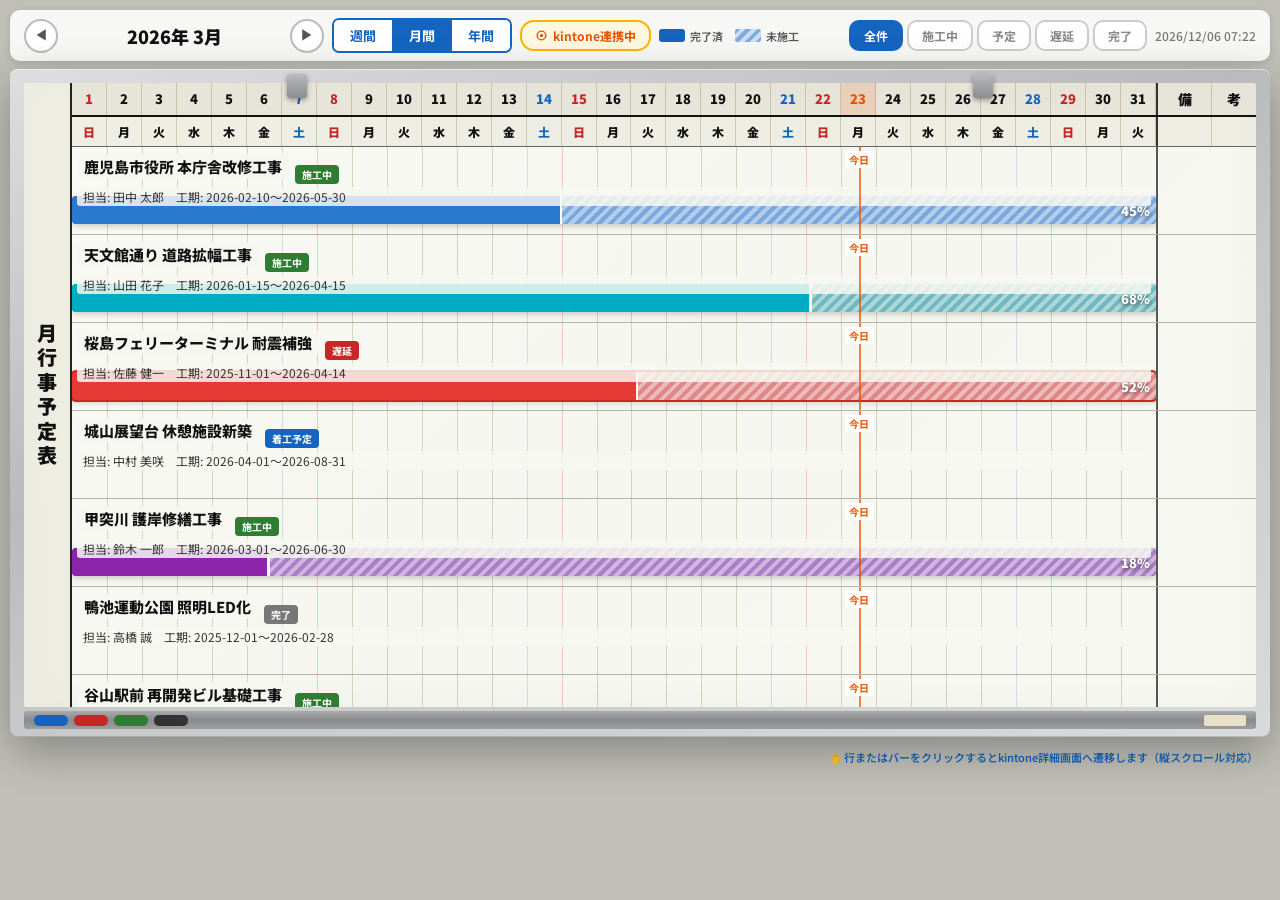
==== commit ae9cc42e: "feat: 記/事列削除・テキスト拡大・縦スクロール復活・kintoneデモページ追加（ドリルダウン対応）" ====
--- a/index.html
+++ b/index.html
@@ -7,500 +7,127 @@
 <link href="https://fonts.googleapis.com/css2?family=Noto+Sans+JP:wght@400;500;700;900&display=swap" rel="stylesheet">
 <style>
 * { margin:0; padding:0; box-sizing:border-box; }
-
 body {
-  font-family: 'Noto Sans JP', 'Hiragino Kaku Gothic ProN', sans-serif;
-  background: #c0c0b8;
-  min-height: 100vh;
-  display: flex;
-  flex-direction: column;
-  align-items: center;
-  padding: 10px;
-  gap: 8px;
-}
-
-/* ─── Toolbar ─── */
+  font-family:'Noto Sans JP','Hiragino Kaku Gothic ProN',sans-serif;
+  background:#c0c0b8; min-height:100vh;
+  display:flex; flex-direction:column; align-items:center;
+  padding:10px; gap:8px;
+}
 .toolbar {
-  width: 100%;
-  max-width: 1480px;
-  display: flex;
-  align-items: center;
-  gap: 8px;
-  padding: 8px 14px;
-  background: rgba(255,255,255,0.88);
-  border-radius: 10px;
-  box-shadow: 0 2px 8px rgba(0,0,0,0.12);
-  flex-wrap: wrap;
-}
-
-.nav-group { display:flex; align-items:center; gap:6px; }
-
-.nav-btn {
-  width:32px; height:32px;
-  border-radius:50%;
-  border:2px solid #bbb;
-  background:#fff;
-  font-size:13px;
-  cursor:pointer;
-  display:flex; align-items:center; justify-content:center;
-  color:#555;
-  transition: all 0.15s;
-}
-.nav-btn:hover { border-color:#1565c0; color:#1565c0; }
-
-.period-label {
-  font-size:17px; font-weight:900; color:#111;
-  min-width:210px; text-align:center;
-}
-
-.view-toggle {
-  display:flex;
-  border:2px solid #1565c0;
-  border-radius:7px;
-  overflow:hidden;
-}
-.vt {
-  padding:5px 14px;
-  border:none; border-right:1px solid #1565c0;
-  background:#fff;
-  font-family:inherit; font-size:12px; font-weight:700;
-  color:#1565c0; cursor:pointer;
-  transition:all 0.12s;
-}
-.vt:last-child { border-right:none; }
-.vt.active { background:#1565c0; color:#fff; }
-.vt:hover:not(.active) { background:#e8f0ff; }
-
-.kt-badge {
-  display:flex; align-items:center; gap:4px;
-  background:#fff8e1; border:2px solid #ffb300;
-  padding:4px 11px; border-radius:14px;
-  font-size:11px; font-weight:700; color:#e65100;
-}
-
-.legend {
-  display:flex; align-items:center; gap:12px;
-  font-size:10px; color:#555; font-weight:600;
-}
-.leg-item { display:flex; align-items:center; gap:4px; }
-.leg-box {
-  width:24px; height:12px; border-radius:3px;
-  background:#1565c0;
-}
-.leg-rem {
-  width:24px; height:12px; border-radius:3px;
-  background:#1565c0;
-  position:relative; overflow:hidden;
-}
-.leg-rem::after {
-  content:'';
-  position:absolute; inset:0;
-  background:rgba(255,255,255,0.45);
-  background-image:repeating-linear-gradient(
-    -45deg, rgba(255,255,255,0) 0px, rgba(255,255,255,0) 4px,
-    rgba(255,255,255,0.6) 4px, rgba(255,255,255,0.6) 8px
-  );
-}
-
-.filter-pills { display:flex; gap:4px; margin-left:auto; }
-
-.pill {
-  padding:5px 12px; border-radius:10px;
-  border:2px solid #ccc; background:#fff;
-  font-family:inherit; font-size:11px; font-weight:700;
-  color:#888; cursor:pointer; transition:all 0.15s;
-}
-.pill:hover { border-color:#1565c0; color:#1565c0; }
-.pill.active { border-color:#1565c0; background:#1565c0; color:#fff; }
-
-.clock { font-size:12px; color:#777; font-weight:500; white-space:nowrap; }
-
-/* ─── Whiteboard Outer Frame ─── */
-.wb-outer {
   width:100%; max-width:1480px;
-  background:linear-gradient(160deg, #dcdee0 0%, #b8babc 40%, #c4c6c8 55%, #d8dadc 100%);
-  border-radius:8px;
-  padding:14px 14px 30px;
-  box-shadow:
-    0 14px 44px rgba(0,0,0,0.3),
-    inset 0 1px 0 rgba(255,255,255,0.5),
-    inset 0 -1px 0 rgba(0,0,0,0.15);
-  position:relative;
-}
-
-/* Mounting clips */
-.wb-clip {
-  position:absolute; top:5px;
-  width:20px; height:24px;
-  background:linear-gradient(180deg, #b8babc 0%, #8a8c8e 100%);
-  border-radius:3px;
-  box-shadow:0 2px 5px rgba(0,0,0,0.38);
-}
-.wb-clip-l { left:22%; }
-.wb-clip-r { right:22%; }
-
-/* Pen tray */
-.wb-tray {
-  position:absolute; bottom:8px; left:14px; right:14px;
-  height:18px;
-  background:linear-gradient(180deg, #a8aaac 0%, #888a8c 50%, #9e9ea0 100%);
-  border-radius:3px;
-  display:flex; align-items:center; gap:6px; padding:0 10px;
-}
-.wb-pen { width:34px; height:11px; border-radius:5px; }
-.pen-blue { background:#1565c0; }
-.pen-red  { background:#c62828; }
-.pen-grn  { background:#2e7d32; }
-.pen-blk  { background:#333; }
-.wb-eraser {
-  width:42px; height:11px; border-radius:2px;
-  background:#e8e0c8; margin-left:auto;
-}
-
-/* Board surface */
-.wb-board {
-  background:linear-gradient(135deg, #fafaf4 0%, #f6f6f0 50%, #f8f8f2 100%);
-  border-radius:3px;
-  overflow:hidden;
-  box-shadow:inset 0 0 40px rgba(0,0,0,0.03);
-}
-
-/* ─── Board layout ─── */
-.wb-layout { display:flex; }
-
-.wb-title {
-  writing-mode:vertical-rl;
-  text-orientation:upright;
-  font-size:20px; font-weight:900; color:#111;
-  padding:24px 7px;
-  border-right:2.5px solid #222;
-  letter-spacing:0.22em;
-  display:flex; align-items:center; justify-content:center;
-  min-width:48px; flex-shrink:0;
-  background:rgba(234,232,220,0.7);
-}
-
-.wb-grid-area {
-  flex:1; min-width:0;
-  display:flex; flex-direction:column;
-}
-
-/* ─── Grid rows share the same template ─── */
-.wb-header, .wb-subheader, .wb-row {
-  display:grid;
-  /* grid-template-columns set inline by JS */
-}
-
-/* Header styling */
-.wb-header {
-  border-bottom:2.5px solid #111;
-  background:rgba(228,226,214,0.8);
-}
-.wb-subheader {
-  border-bottom:1.5px solid #666;
-  background:rgba(234,232,220,0.6);
-}
-
-.hc {
-  padding:5px 2px; text-align:center;
-  font-weight:900; font-size:13px; color:#111;
-  border-right:1px solid rgba(150,110,50,0.3);
-  overflow:hidden; white-space:nowrap;
-}
-.hc:last-child { border-right:none; }
-
-.hc.lbl {
-  font-size:14px;
-  border-right:2.5px solid #333;
-  background:rgba(218,216,204,0.9);
-}
-.hc.biko {
-  grid-column:-3/-2;
-  border-left:2.5px solid #333;
-  border-right:1px solid rgba(150,110,50,0.3);
-  font-size:14px;
-}
-.hc.ko {
-  grid-column:-2/-1;
-  font-size:14px;
-}
-
-.hc.sun { color:#c62828; }
-.hc.sat { color:#1565c0; }
-.hc.today-hc { background:rgba(230,81,0,0.12) !important; color:#e65100 !important; }
-
-/* ─── Data rows ─── */
-.wb-rows { overflow-y:auto; }
-.wb-rows::-webkit-scrollbar { width:5px; }
-.wb-rows::-webkit-scrollbar-thumb { background:rgba(0,0,0,0.18); border-radius:3px; }
-
-.wb-row {
-  border-bottom:1px solid #b8b4a8;
-  min-height:80px; cursor:pointer;
-  transition:background 0.12s;
-  position:relative;
-}
-.wb-row:last-child { border-bottom:none; }
-.wb-row:hover { background:rgba(21,101,192,0.04); }
-.wb-row.exp { background:rgba(21,101,192,0.06); }
-
-.row-lbl {
-  grid-column:1;
-  border-right:2.5px solid #555;
-  display:flex; align-items:center; justify-content:center;
-  font-size:14px; font-weight:700; color:#444;
-  background:rgba(218,216,204,0.6);
-}
-
-.row-gantt {
-  grid-column:2 / -3;
-  position:relative; overflow:hidden;
-}
-
-.row-biko {
-  grid-column:-3/-2;
-  border-left:2.5px solid #555;
-}
-.row-ko { grid-column:-2/-1; }
-
-/* Column separator lines inside gantt area */
-.csep {
-  position:absolute; top:0; bottom:0;
-  width:1px; background:rgba(150,110,50,0.28);
-  pointer-events:none; z-index:1;
-}
-.csep.sun { background:rgba(198,40,40,0.22); }
-.csep.sat { background:rgba(21,101,192,0.18); }
-.csep.today {
-  width:2px; z-index:5;
-  background:rgba(230,81,0,0.65);
-}
-.today-tag {
-  position:absolute; top:3px;
-  font-size:9px; font-weight:700; color:#e65100;
-  background:rgba(255,255,255,0.92);
-  padding:1px 4px; border-radius:3px;
-  white-space:nowrap; transform:translateX(-50%);
-  pointer-events:none; z-index:6;
-}
-
-/* Project label */
-.plbl {
-  position:absolute; top:6px; left:4px; right:4px;
-  z-index:3; pointer-events:none;
-  display:flex; flex-direction:column; gap:2px;
-}
-.pname {
-  font-size:13px; font-weight:800; color:#111;
-  white-space:nowrap; overflow:hidden; text-overflow:ellipsis;
-  background:rgba(248,248,242,0.9);
-  padding:1px 6px; border-radius:3px;
-  display:inline-block; max-width:100%;
-}
-.psub {
-  font-size:10px; color:#444;
-  white-space:nowrap; overflow:hidden; text-overflow:ellipsis;
-  background:rgba(248,248,242,0.82);
-  padding:0 5px; border-radius:2px;
-  display:inline-block; max-width:100%;
-}
-.sbadge {
-  display:inline-block; margin-left:5px;
-  padding:1px 6px; border-radius:4px;
-  font-size:9px; font-weight:700;
-  vertical-align:middle;
-}
-.sb-active    { background:#2e7d32; color:#fff; }
-.sb-upcoming  { background:#1565c0; color:#fff; }
-.sb-delayed   { background:#c62828; color:#fff; }
-.sb-completed { background:#777; color:#fff; }
-
-/* ─── Gantt Bar ─── */
-.gbar {
-  position:absolute; bottom:10px; height:28px;
-  border-radius:4px; z-index:2; overflow:visible;
-  cursor:pointer;
-  box-shadow:0 2px 6px rgba(0,0,0,0.2);
-  transition:height 0.12s, bottom 0.12s, box-shadow 0.12s;
-}
-.gbar:hover {
-  height:34px; bottom:7px;
-  box-shadow:0 4px 14px rgba(0,0,0,0.28);
-  z-index:10;
-}
-
-/* Inner clip for done/rem */
-.gbar-inner {
-  position:absolute; inset:0;
-  border-radius:4px; overflow:hidden;
-}
-
-/* Done portion – brighter shade */
-.gd {
-  position:absolute; left:0; top:0; bottom:0;
-  border-radius:4px 0 0 4px;
-}
-
-/* Remaining portion – hatched overlay */
-.gr {
-  position:absolute; top:0; bottom:0; right:0;
-  background:rgba(255,255,255,0.44);
-  background-image:repeating-linear-gradient(
-    -45deg,
-    rgba(255,255,255,0) 0px, rgba(255,255,255,0) 4px,
-    rgba(255,255,255,0.42) 4px, rgba(255,255,255,0.42) 8px
-  );
-  border-radius:0 4px 4px 0;
-}
-
-/* Divider line at progress point */
-.gdiv {
-  position:absolute; top:0; bottom:0;
-  width:2.5px; background:rgba(255,255,255,0.95);
-  z-index:2;
-}
-
-/* Progress % label */
-.gpct {
-  position:absolute; right:6px; top:50%;
-  transform:translateY(-50%);
-  font-size:12px; font-weight:900; color:#fff;
-  text-shadow:0 1px 4px rgba(0,0,0,0.65);
-  z-index:3; pointer-events:none; white-space:nowrap;
-}
-/* % outside bar when bar is too narrow */
-.gpct-out {
-  position:absolute; top:50%; left:calc(100% + 4px);
-  transform:translateY(-50%);
-  font-size:11px; font-weight:900; color:#333;
-  white-space:nowrap; z-index:10; pointer-events:none;
-  background:rgba(248,248,242,0.9); padding:0 3px; border-radius:3px;
-}
-
-/* Delayed: red border highlight */
-.gbar.delayed { box-shadow:0 0 0 2px #c62828, 0 2px 6px rgba(0,0,0,0.2); }
-
-/* Completed: checkmark overlay */
-.gbar.completed .gpct::before { content:'✓ '; }
-
-/* Bar colors (base = remaining area color) */
-.bc0 { background-color:#1565c0; } .bc0 .gd { background:#2979d0; }
-.bc1 { background-color:#00838f; } .bc1 .gd { background:#00acc1; }
-.bc2 { background-color:#c62828; } .bc2 .gd { background:#e53935; }
-.bc3 { background-color:#2e7d32; } .bc3 .gd { background:#43a047; }
-.bc4 { background-color:#6a1b9a; } .bc4 .gd { background:#8e24aa; }
-.bc5 { background-color:#546e7a; } .bc5 .gd { background:#6d8a96; }
-.bc6 { background-color:#e65100; } .bc6 .gd { background:#f4511e; }
-.bc7 { background-color:#00695c; } .bc7 .gd { background:#00897b; }
-
-/* ─── Detail Popup ─── */
-.dp {
-  position:relative;
-  background:rgba(255,255,253,0.98);
-  border:2px solid #b4b6bc;
-  border-radius:8px;
-  box-shadow:0 8px 32px rgba(0,0,0,0.18);
-  z-index:30; overflow:hidden;
-  transform-origin:top;
-  animation:dpIn 0.22s ease;
-  margin:0 0 2px;
-}
-@keyframes dpIn { from{opacity:0;transform:scaleY(0.88)} to{opacity:1;transform:scaleY(1)} }
-
-.dp-head {
-  display:flex; align-items:center; justify-content:space-between;
-  padding:10px 16px;
-  background:linear-gradient(90deg, #1565c0, #0d47a1); color:#fff;
-}
-.dp-head h3 { font-size:14px; font-weight:700; }
-.dp-close {
-  width:28px; height:28px; border-radius:50%;
-  border:none; background:rgba(255,255,255,0.22); color:#fff;
-  font-size:15px; cursor:pointer;
-  display:flex; align-items:center; justify-content:center;
-  transition:background 0.15s;
-}
-.dp-close:hover { background:rgba(255,255,255,0.38); }
-
-.dp-body {
-  display:grid; grid-template-columns:1fr 1fr 1fr;
-  gap:14px; padding:12px 16px;
-}
-.dp-sec h4 {
-  font-size:11px; font-weight:700; color:#1565c0;
-  margin-bottom:7px; padding-bottom:4px;
-  border-bottom:2px solid rgba(21,101,192,0.12);
-}
-.dpr {
-  display:flex; justify-content:space-between;
-  padding:4px 0; font-size:12px;
-  border-bottom:1px dotted #e0e0d8;
-}
-.dpr:last-child { border-bottom:none; }
-.dpl { color:#888; }
-.dpv { color:#222; font-weight:700; }
-
-.dp-pbar {
-  width:100%; height:8px;
-  background:#e4e4dc; border-radius:4px;
-  overflow:hidden; margin-top:5px;
-}
-.dp-pbar .fill { height:100%; border-radius:4px; }
-
-.dptag {
-  display:inline-block; padding:2px 8px;
-  border-radius:6px; font-size:10px; font-weight:700; border:2px solid;
-}
-.dt-active   { border-color:#2e7d32; color:#2e7d32; background:rgba(46,125,50,0.07); }
-.dt-upcoming { border-color:#1565c0; color:#1565c0; background:rgba(21,101,192,0.07); }
-.dt-delayed  { border-color:#c62828; color:#c62828; background:rgba(198,40,40,0.07); }
-.dt-completed{ border-color:#888;    color:#888;    background:rgba(0,0,0,0.04); }
-
-.dpms {
-  font-size:11px; color:#555;
-  padding:3px 0; display:flex; align-items:center; gap:6px;
-}
-.dpms::before { content:'●'; font-size:8px; color:#e65100; flex-shrink:0; }
-
-.dp-note {
-  font-size:11px; color:#555; line-height:1.65;
-  padding:6px 8px;
-  background:rgba(0,0,0,0.025); border-radius:4px;
-  border-left:3px solid #e65100; margin-top:4px;
-}
-
-/* ─── Hint ─── */
-.hint {
-  width:100%; max-width:1480px;
-  text-align:right; padding:4px 12px 0;
-  font-size:11px; font-weight:600; color:#1565c0;
-  animation:blink 2.5s ease-in-out infinite;
-}
-@keyframes blink { 0%,100%{opacity:1} 50%{opacity:0.3} }
-
-/* ─── Tooltip ─── */
-.tooltip {
-  position:fixed; background:#fff;
-  border:1.5px solid #ccc; border-radius:6px;
-  padding:8px 12px; font-size:11px;
-  pointer-events:none; z-index:9999;
-  opacity:0; transition:opacity 0.12s;
-  box-shadow:0 3px 12px rgba(0,0,0,0.12);
-}
-.tooltip.show { opacity:1; }
-.tt-n { font-weight:700; color:#111; }
-.tt-s { font-size:10px; color:#888; margin-top:2px; }
-
-@media (max-width:900px) {
-  .dp-body { grid-template-columns:1fr; }
-  .filter-pills { margin-left:0; }
-  body { padding:5px; }
-}
+  display:flex; align-items:center; gap:8px;
+  padding:8px 14px;
+  background:rgba(255,255,255,0.88); border-radius:10px;
+  box-shadow:0 2px 8px rgba(0,0,0,0.12); flex-wrap:wrap;
+}
+.nav-group{display:flex;align-items:center;gap:6px;}
+.nav-btn{width:34px;height:34px;border-radius:50%;border:2px solid #bbb;background:#fff;font-size:14px;cursor:pointer;display:flex;align-items:center;justify-content:center;color:#555;transition:all 0.15s;}
+.nav-btn:hover{border-color:#1565c0;color:#1565c0;}
+.period-label{font-size:18px;font-weight:900;color:#111;min-width:220px;text-align:center;}
+.view-toggle{display:flex;border:2px solid #1565c0;border-radius:7px;overflow:hidden;}
+.vt{padding:6px 16px;border:none;border-right:1px solid #1565c0;background:#fff;font-family:inherit;font-size:13px;font-weight:700;color:#1565c0;cursor:pointer;transition:all 0.12s;}
+.vt:last-child{border-right:none;}
+.vt.active{background:#1565c0;color:#fff;}
+.vt:hover:not(.active){background:#e8f0ff;}
+.kt-badge{display:flex;align-items:center;gap:5px;background:#fff8e1;border:2px solid #ffb300;padding:5px 13px;border-radius:14px;font-size:12px;font-weight:700;color:#e65100;}
+.legend{display:flex;align-items:center;gap:12px;font-size:11px;color:#555;font-weight:600;}
+.leg-item{display:flex;align-items:center;gap:5px;}
+.leg-box{width:26px;height:13px;border-radius:3px;background:#1565c0;}
+.leg-rem{width:26px;height:13px;border-radius:3px;background:#1565c0;position:relative;overflow:hidden;}
+.leg-rem::after{content:'';position:absolute;inset:0;background:rgba(255,255,255,0.45);background-image:repeating-linear-gradient(-45deg,rgba(255,255,255,0) 0px,rgba(255,255,255,0) 4px,rgba(255,255,255,0.6) 4px,rgba(255,255,255,0.6) 8px);}
+.filter-pills{display:flex;gap:4px;margin-left:auto;}
+.pill{padding:5px 13px;border-radius:10px;border:2px solid #ccc;background:#fff;font-family:inherit;font-size:12px;font-weight:700;color:#888;cursor:pointer;transition:all 0.15s;}
+.pill:hover{border-color:#1565c0;color:#1565c0;}
+.pill.active{border-color:#1565c0;background:#1565c0;color:#fff;}
+.clock{font-size:12px;color:#777;font-weight:500;white-space:nowrap;}
+
+/* ─── Whiteboard Frame ─── */
+.wb-outer{width:100%;max-width:1480px;background:linear-gradient(160deg,#dcdee0 0%,#b8babc 40%,#c4c6c8 55%,#d8dadc 100%);border-radius:8px;padding:14px 14px 30px;box-shadow:0 14px 44px rgba(0,0,0,0.3),inset 0 1px 0 rgba(255,255,255,0.5),inset 0 -1px 0 rgba(0,0,0,0.15);position:relative;}
+.wb-clip{position:absolute;top:5px;width:20px;height:24px;background:linear-gradient(180deg,#b8babc 0%,#8a8c8e 100%);border-radius:3px;box-shadow:0 2px 5px rgba(0,0,0,0.38);}
+.wb-clip-l{left:22%;} .wb-clip-r{right:22%;}
+.wb-tray{position:absolute;bottom:8px;left:14px;right:14px;height:18px;background:linear-gradient(180deg,#a8aaac 0%,#888a8c 50%,#9e9ea0 100%);border-radius:3px;display:flex;align-items:center;gap:6px;padding:0 10px;}
+.wb-pen{width:34px;height:11px;border-radius:5px;}
+.pen-blue{background:#1565c0;} .pen-red{background:#c62828;} .pen-grn{background:#2e7d32;} .pen-blk{background:#333;}
+.wb-eraser{width:42px;height:11px;border-radius:2px;background:#e8e0c8;margin-left:auto;}
+.wb-board{background:linear-gradient(135deg,#fafaf4 0%,#f6f6f0 50%,#f8f8f2 100%);border-radius:3px;overflow:hidden;box-shadow:inset 0 0 40px rgba(0,0,0,0.03);}
+.wb-layout{display:flex;}
+.wb-title{writing-mode:vertical-rl;text-orientation:upright;font-size:20px;font-weight:900;color:#111;padding:24px 7px;border-right:2.5px solid #222;letter-spacing:0.22em;display:flex;align-items:center;justify-content:center;min-width:48px;flex-shrink:0;background:rgba(234,232,220,0.7);}
+.wb-grid-area{flex:1;min-width:0;display:flex;flex-direction:column;}
+
+/* Grid rows – no label column */
+.wb-header,.wb-subheader,.wb-row{display:grid;}
+.wb-header{border-bottom:2.5px solid #111;background:rgba(228,226,214,0.85);}
+.wb-subheader{border-bottom:1.5px solid #666;background:rgba(234,232,220,0.65);}
+.hc{padding:6px 2px;text-align:center;font-weight:900;font-size:13px;color:#111;border-right:1px solid rgba(150,110,50,0.3);overflow:hidden;white-space:nowrap;}
+.hc:last-child{border-right:none;}
+.hc.biko{grid-column:-3/-2;border-left:2.5px solid #333;border-right:1px solid rgba(150,110,50,0.3);font-size:14px;}
+.hc.ko{grid-column:-2/-1;font-size:14px;}
+.hc.sun{color:#c62828;} .hc.sat{color:#1565c0;}
+.hc.today-hc{background:rgba(230,81,0,0.14)!important;color:#e65100!important;font-weight:900;}
+
+/* Scrollable rows */
+.wb-rows{overflow-y:auto;max-height:560px;}
+.wb-rows::-webkit-scrollbar{width:6px;}
+.wb-rows::-webkit-scrollbar-thumb{background:rgba(0,0,0,0.18);border-radius:3px;}
+
+.wb-row{border-bottom:1px solid #b8b4a8;min-height:88px;cursor:pointer;transition:background 0.12s;position:relative;}
+.wb-row:last-child{border-bottom:none;}
+.wb-row:hover{background:rgba(21,101,192,0.05);}
+
+/* Gantt spans all day cols (grid-column: 1 / -3) */
+.row-gantt{grid-column:1 / -3;position:relative;overflow:hidden;}
+.row-biko{grid-column:-3/-2;border-left:2.5px solid #555;}
+.row-ko{grid-column:-2/-1;}
+
+/* Column separators */
+.csep{position:absolute;top:0;bottom:0;width:1px;background:rgba(150,110,50,0.28);pointer-events:none;z-index:1;}
+.csep.sun{background:rgba(198,40,40,0.22);}
+.csep.sat{background:rgba(21,101,192,0.18);}
+.csep.today{width:2px;z-index:5;background:rgba(230,81,0,0.7);}
+.today-tag{position:absolute;top:4px;font-size:10px;font-weight:700;color:#e65100;background:rgba(255,255,255,0.93);padding:1px 4px;border-radius:3px;white-space:nowrap;transform:translateX(-50%);pointer-events:none;z-index:6;}
+
+/* Project label – larger text */
+.plbl{position:absolute;top:7px;left:5px;right:5px;z-index:3;pointer-events:none;display:flex;flex-direction:column;gap:3px;}
+.pname{font-size:15px;font-weight:800;color:#111;white-space:nowrap;overflow:hidden;text-overflow:ellipsis;background:rgba(248,248,242,0.92);padding:2px 7px;border-radius:4px;display:inline-block;max-width:100%;}
+.psub{font-size:12px;color:#333;white-space:nowrap;overflow:hidden;text-overflow:ellipsis;background:rgba(248,248,242,0.84);padding:1px 6px;border-radius:3px;display:inline-block;max-width:100%;}
+.sbadge{display:inline-block;margin-left:6px;padding:2px 7px;border-radius:4px;font-size:10px;font-weight:700;vertical-align:middle;}
+.sb-active{background:#2e7d32;color:#fff;} .sb-upcoming{background:#1565c0;color:#fff;}
+.sb-delayed{background:#c62828;color:#fff;} .sb-completed{background:#777;color:#fff;}
+
+/* Gantt bar */
+.gbar{position:absolute;bottom:10px;height:28px;border-radius:4px;z-index:2;overflow:visible;box-shadow:0 2px 6px rgba(0,0,0,0.2);transition:height 0.12s,bottom 0.12s,box-shadow 0.12s;}
+.gbar:hover{height:34px;bottom:7px;box-shadow:0 4px 14px rgba(0,0,0,0.28);z-index:10;}
+.gbar-inner{position:absolute;inset:0;border-radius:4px;overflow:hidden;}
+.gd{position:absolute;left:0;top:0;bottom:0;border-radius:4px 0 0 4px;}
+.gr{position:absolute;top:0;bottom:0;right:0;background:rgba(255,255,255,0.44);background-image:repeating-linear-gradient(-45deg,rgba(255,255,255,0) 0px,rgba(255,255,255,0) 4px,rgba(255,255,255,0.42) 4px,rgba(255,255,255,0.42) 8px);border-radius:0 4px 4px 0;}
+.gdiv{position:absolute;top:0;bottom:0;width:2.5px;background:rgba(255,255,255,0.95);z-index:2;}
+.gpct{position:absolute;right:6px;top:50%;transform:translateY(-50%);font-size:13px;font-weight:900;color:#fff;text-shadow:0 1px 4px rgba(0,0,0,0.65);z-index:3;pointer-events:none;white-space:nowrap;}
+.gpct-out{position:absolute;top:50%;left:calc(100% + 5px);transform:translateY(-50%);font-size:12px;font-weight:900;color:#333;white-space:nowrap;z-index:10;pointer-events:none;background:rgba(248,248,242,0.92);padding:1px 4px;border-radius:3px;}
+.bc0{background:#1565c0;} .bc0 .gd{background:#2979d0;}
+.bc1{background:#00838f;} .bc1 .gd{background:#00acc1;}
+.bc2{background:#c62828;} .bc2 .gd{background:#e53935;}
+.bc3{background:#2e7d32;} .bc3 .gd{background:#43a047;}
+.bc4{background:#6a1b9a;} .bc4 .gd{background:#8e24aa;}
+.bc5{background:#546e7a;} .bc5 .gd{background:#6d8a96;}
+.bc6{background:#e65100;} .bc6 .gd{background:#f4511e;}
+.bc7{background:#00695c;} .bc7 .gd{background:#00897b;}
+.gbar.delayed{box-shadow:0 0 0 2px #c62828,0 2px 6px rgba(0,0,0,0.2);}
+
+/* kintone hover hint */
+.kt-hint{position:absolute;bottom:10px;right:8px;font-size:11px;font-weight:700;color:#1565c0;background:rgba(255,255,255,0.93);padding:2px 8px;border-radius:10px;border:1px solid #1565c0;opacity:0;transition:opacity 0.15s;pointer-events:none;white-space:nowrap;z-index:8;}
+.wb-row:hover .kt-hint{opacity:1;}
+
+.hint{width:100%;max-width:1480px;text-align:right;padding:4px 12px 0;font-size:11px;font-weight:600;color:#1565c0;animation:blink 2.5s ease-in-out infinite;}
+@keyframes blink{0%,100%{opacity:1}50%{opacity:0.3}}
+.tooltip{position:fixed;background:#fff;border:1.5px solid #ccc;border-radius:6px;padding:8px 12px;font-size:12px;pointer-events:none;z-index:9999;opacity:0;transition:opacity 0.12s;box-shadow:0 3px 12px rgba(0,0,0,0.12);}
+.tooltip.show{opacity:1;}
+.tt-n{font-weight:700;color:#111;}
+.tt-s{font-size:11px;color:#888;margin-top:2px;}
+@media(max-width:900px){.filter-pills{margin-left:0;}body{padding:5px;}}
 </style>
 </head>
 <body>
 
-<!-- Toolbar -->
 <div class="toolbar">
   <div class="nav-group">
     <button class="nav-btn" id="prevBtn">◀</button>
@@ -513,7 +140,7 @@
     <button class="vt" data-v="year">年間</button>
   </div>
   <div class="kt-badge">
-    <svg width="12" height="12" viewBox="0 0 24 24" fill="none">
+    <svg width="13" height="13" viewBox="0 0 24 24" fill="none">
       <circle cx="12" cy="12" r="8" stroke="#e65100" stroke-width="2.5"/>
       <circle cx="12" cy="12" r="3" fill="#e65100"/>
     </svg>
@@ -533,7 +160,6 @@
   <span class="clock" id="clock"></span>
 </div>
 
-<!-- Whiteboard -->
 <div class="wb-outer">
   <div class="wb-clip wb-clip-l"></div>
   <div class="wb-clip wb-clip-r"></div>
@@ -548,417 +174,165 @@
     </div>
   </div>
   <div class="wb-tray">
-    <div class="wb-pen pen-blue"></div>
-    <div class="wb-pen pen-red"></div>
-    <div class="wb-pen pen-grn"></div>
-    <div class="wb-pen pen-blk"></div>
+    <div class="wb-pen pen-blue"></div><div class="wb-pen pen-red"></div>
+    <div class="wb-pen pen-grn"></div><div class="wb-pen pen-blk"></div>
     <div class="wb-eraser"></div>
   </div>
 </div>
 
-<div class="hint">👆 行またはバーを押下すると工事詳細が展開されます（スクロール可）</div>
+<div class="hint">👆 行またはバーをクリックするとkintone詳細画面へ遷移します（縦スクロール対応）</div>
 <div class="tooltip" id="tooltip"></div>
 
 <script>
-// ═══ Project Data ═══
-const P = [
-  { id:"KJ-2026-001", name:"鹿児島市役所 本庁舎改修工事",    client:"鹿児島市",       mgr:"田中 太郎",
-    status:"active",    s:"2026-02-10", e:"2026-05-30", prog:45,
-    budget:158000000, spent:68500000,  cat:"公共建築", loc:"鹿児島市山下町11-1",    wk:24,
-    notes:"2F〜4Fの内装改修。3月末までに2F完了予定。",
-    ms:["2F完了 (3/31)","3F完了 (4/30)","検査 (5/25)"] },
-  { id:"KJ-2026-002", name:"天文館通り 道路拡幅工事",         client:"鹿児島県",       mgr:"山田 花子",
-    status:"active",    s:"2026-01-15", e:"2026-04-15", prog:68,
-    budget:92000000,  spent:61200000,  cat:"土木",     loc:"鹿児島市千日町",        wk:18,
-    notes:"夜間工事区間あり（22:00-5:00）。騒音対策実施中。",
-    ms:["路盤完了 (3/15)","舗装 (4/01)","開放 (4/15)"] },
-  { id:"KJ-2026-003", name:"桜島フェリーターミナル 耐震補強", client:"鹿児島市船舶部", mgr:"佐藤 健一",
-    status:"delayed",   s:"2025-11-01", e:"2026-04-14", prog:52,
-    budget:245000000, spent:142000000, cat:"港湾",     loc:"鹿児島市桜島横山町",    wk:32,
-    notes:"⚠ 資材調達遅延により2週間の工期遅れ。完了予定4/14に変更。",
-    ms:["基礎完了 (1/31)","上部工 (3/15)","完了予定 (4/14)"] },
-  { id:"KJ-2026-004", name:"城山展望台 休憩施設新築",         client:"鹿児島市観光課", mgr:"中村 美咲",
-    status:"upcoming",  s:"2026-04-01", e:"2026-08-31", prog:0,
-    budget:78000000,  spent:0,         cat:"建築",     loc:"鹿児島市城山町",        wk:0,
-    notes:"4月着工予定。景観審査は3月に承認済み。",
-    ms:["着工 (4/01)","上棟 (6/15)","竣工 (8/31)"] },
-  { id:"KJ-2026-005", name:"甲突川 護岸修繕工事",             client:"鹿児島県土木部", mgr:"鈴木 一郎",
-    status:"active",    s:"2026-03-01", e:"2026-06-30", prog:18,
-    budget:64000000,  spent:9800000,   cat:"河川",     loc:"鹿児島市甲突町",        wk:12,
-    notes:"渇水期に合わせた施工。梅雨前の完了を目指す。",
-    ms:["仮締切 (3/10)","本体工 (5/01)","撤去 (6/25)"] },
-  { id:"KJ-2026-006", name:"鴨池運動公園 照明LED化",          client:"鹿児島市",       mgr:"高橋 誠",
-    status:"completed", s:"2025-12-01", e:"2026-02-28", prog:100,
-    budget:35000000,  spent:33200000,  cat:"電気設備", loc:"鹿児島市与次郎2丁目",  wk:0,
-    notes:"全灯具のLED化完了。検査合格済み。",
-    ms:["野球場完了 (1/15)","陸上競技場 (2/10)","検査 (2/25)"] },
-  { id:"KJ-2026-007", name:"谷山駅前 再開発ビル基礎工事",     client:"谷山駅前再開発組合", mgr:"伊藤 大輔",
-    status:"active",    s:"2026-01-20", e:"2026-07-31", prog:30,
-    budget:420000000, spent:118000000, cat:"建築",     loc:"鹿児島市谷山中央1丁目", wk:45,
-    notes:"杭打ち完了。地下躯体工事に移行中。",
-    ms:["杭完了 (3/01)","地下躯体 (5/15)","1F床 (7/31)"] },
-  { id:"KJ-2026-008", name:"指宿スカイライン 法面補修",        client:"NEXCO西日本",    mgr:"渡辺 裕子",
-    status:"upcoming",  s:"2026-04-15", e:"2026-06-15", prog:0,
-    budget:52000000,  spent:0,         cat:"道路",     loc:"鹿児島市田上8丁目",    wk:0,
-    notes:"片側交互通行規制あり。夜間作業主体。",
-    ms:["着手 (4/15)","モルタル吹付 (5/20)","完了 (6/15)"] },
+const P=[
+  {id:"KJ-2026-001",name:"鹿児島市役所 本庁舎改修工事",   client:"鹿児島市",          mgr:"田中 太郎",status:"active",   s:"2026-02-10",e:"2026-05-30",prog:45, budget:158000000,spent:68500000, cat:"公共建築",loc:"鹿児島市山下町11-1",   wk:24},
+  {id:"KJ-2026-002",name:"天文館通り 道路拡幅工事",        client:"鹿児島県",          mgr:"山田 花子",status:"active",   s:"2026-01-15",e:"2026-04-15",prog:68, budget:92000000, spent:61200000, cat:"土木",    loc:"鹿児島市千日町",      wk:18},
+  {id:"KJ-2026-003",name:"桜島フェリーターミナル 耐震補強",client:"鹿児島市船舶部",    mgr:"佐藤 健一",status:"delayed",  s:"2025-11-01",e:"2026-04-14",prog:52, budget:245000000,spent:142000000,cat:"港湾",    loc:"鹿児島市桜島横山町",  wk:32},
+  {id:"KJ-2026-004",name:"城山展望台 休憩施設新築",        client:"鹿児島市観光課",    mgr:"中村 美咲",status:"upcoming", s:"2026-04-01",e:"2026-08-31",prog:0,  budget:78000000, spent:0,        cat:"建築",    loc:"鹿児島市城山町",      wk:0},
+  {id:"KJ-2026-005",name:"甲突川 護岸修繕工事",            client:"鹿児島県土木部",    mgr:"鈴木 一郎",status:"active",   s:"2026-03-01",e:"2026-06-30",prog:18, budget:64000000, spent:9800000,  cat:"河川",    loc:"鹿児島市甲突町",      wk:12},
+  {id:"KJ-2026-006",name:"鴨池運動公園 照明LED化",         client:"鹿児島市",          mgr:"高橋 誠",  status:"completed",s:"2025-12-01",e:"2026-02-28",prog:100,budget:35000000, spent:33200000, cat:"電気設備",loc:"鹿児島市与次郎2丁目", wk:0},
+  {id:"KJ-2026-007",name:"谷山駅前 再開発ビル基礎工事",    client:"谷山駅前再開発組合",mgr:"伊藤 大輔",status:"active",   s:"2026-01-20",e:"2026-07-31",prog:30, budget:420000000,spent:118000000,cat:"建築",    loc:"鹿児島市谷山中央1丁目",wk:45},
+  {id:"KJ-2026-008",name:"指宿スカイライン 法面補修",       client:"NEXCO西日本",       mgr:"渡辺 裕子",status:"upcoming", s:"2026-04-15",e:"2026-06-15",prog:0,  budget:52000000, spent:0,        cat:"道路",    loc:"鹿児島市田上8丁目",   wk:0},
 ];
-
-const SL  = { active:'施工中', upcoming:'着工予定', delayed:'遅延', completed:'完了' };
-const DOW = ['日','月','火','水','木','金','土'];
-const MON = ['1月','2月','3月','4月','5月','6月','7月','8月','9月','10月','11月','12月'];
-const TODAY = new Date(2026, 2, 23);
-
-let view = 'month', vDate = new Date(2026, 2, 1), filt = 'all', openId = null;
-
-// ─── Helpers ───
-const pd = s => { const [y,m,d]=s.split('-').map(Number); return new Date(y,m-1,d); };
-const yen = n => n>=1e8?(n/1e8).toFixed(1)+'億円': n>=1e4?Math.round(n/1e4).toLocaleString()+'万円': n.toLocaleString()+'円';
-const proj = () => filt==='all' ? P : P.filter(p=>p.status===filt);
-
-// ─── View Config ───
-function cfg() {
-  if (view === 'week') {
-    const d = new Date(vDate), dow = d.getDay();
-    const mon = new Date(d); mon.setDate(d.getDate()-(dow===0?6:dow-1));
-    const cols = Array.from({length:7},(_,i)=>{ const dd=new Date(mon); dd.setDate(mon.getDate()+i); return dd; });
-    const last = cols[6];
-    return {
-      type:'week', cols,
-      label:`${cols[0].getFullYear()}年 ${cols[0].getMonth()+1}/${cols[0].getDate()}〜${last.getMonth()+1}/${last.getDate()}（週間）`,
-      sub: false,
-    };
-  } else if (view === 'month') {
-    const y=vDate.getFullYear(), m=vDate.getMonth();
-    const days = new Date(y,m+1,0).getDate();
-    const cols = Array.from({length:days},(_,i)=>new Date(y,m,i+1));
-    return { type:'month', cols, label:`${y}年 ${MON[m]}`, sub:true };
-  } else {
-    const y = vDate.getFullYear();
-    const cols = Array.from({length:12},(_,i)=>new Date(y,i,1));
-    return { type:'year', cols, label:`${y}年（年間）`, sub:false };
+const SL={active:'施工中',upcoming:'着工予定',delayed:'遅延',completed:'完了'};
+const DOW=['日','月','火','水','木','金','土'];
+const MON=['1月','2月','3月','4月','5月','6月','7月','8月','9月','10月','11月','12月'];
+const TODAY=new Date(2026,2,23);
+let view='month',vDate=new Date(2026,2,1),filt='all';
+
+const pd=s=>{const[y,m,d]=s.split('-').map(Number);return new Date(y,m-1,d);};
+const proj=()=>filt==='all'?P:P.filter(p=>p.status===filt);
+
+function cfg(){
+  if(view==='week'){
+    const d=new Date(vDate),dow=d.getDay();
+    const mon=new Date(d);mon.setDate(d.getDate()-(dow===0?6:dow-1));
+    const cols=Array.from({length:7},(_,i)=>{const dd=new Date(mon);dd.setDate(mon.getDate()+i);return dd;});
+    const last=cols[6];
+    return{type:'week',cols,label:`${cols[0].getFullYear()}年 ${cols[0].getMonth()+1}/${cols[0].getDate()}〜${last.getMonth()+1}/${last.getDate()}（週間）`,sub:false};
+  }else if(view==='month'){
+    const y=vDate.getFullYear(),m=vDate.getMonth(),days=new Date(y,m+1,0).getDate();
+    return{type:'month',cols:Array.from({length:days},(_,i)=>new Date(y,m,i+1)),label:`${y}年 ${MON[m]}`,sub:true};
+  }else{
+    const y=vDate.getFullYear();
+    return{type:'year',cols:Array.from({length:12},(_,i)=>new Date(y,i,1)),label:`${y}年（年間）`,sub:false};
   }
 }
 
-// ─── Bar Position (% within gantt area) ───
-function barPos(p, c) {
-  const pS=pd(p.s), pE=pd(p.e);
-  const first=c.cols[0];
-  const last=c.cols[c.cols.length-1];
-  const end = new Date(last.getFullYear(), last.getMonth(), last.getDate()+1);
-  if (pS>=end || pE<first) return null;
-  const total = end-first;
-  const bS = Math.max(pS.getTime(), first.getTime());
-  const bE = Math.min(pE.getTime()+86400000, end.getTime());
-  return { left:(bS-first)/total*100, width:(bE-bS)/total*100 };
-}
-
-// ─── Today Position (%) ───
-function todayPct(c) {
-  const first=c.cols[0];
-  const last=c.cols[c.cols.length-1];
-  const end = new Date(last.getFullYear(), last.getMonth(), last.getDate()+1);
-  if (TODAY<first || TODAY>=end) return null;
-  return (TODAY.getTime()-first.getTime()+43200000)/(end-first)*100;
-}
-
-// ─── Column separator positions ───
-function sepPcts(c) {
-  const n=c.cols.length, first=c.cols[0];
-  const last=c.cols[n-1];
-  const end = new Date(last.getFullYear(), last.getMonth(), last.getDate()+1);
-  const total = end-first;
-  return c.cols.slice(0,-1).map((col,i)=>{
-    const next=c.cols[i+1];
-    return { pct:(next-first)/total*100, dow:next.getDay() };
+function barPos(p,c){
+  const pS=pd(p.s),pE=pd(p.e),first=c.cols[0],last=c.cols[c.cols.length-1];
+  const end=new Date(last.getFullYear(),last.getMonth(),last.getDate()+1);
+  if(pS>=end||pE<first)return null;
+  const total=end-first,bS=Math.max(pS.getTime(),first.getTime()),bE=Math.min(pE.getTime()+86400000,end.getTime());
+  return{left:(bS-first)/total*100,width:(bE-bS)/total*100};
+}
+
+function todayPct(c){
+  const first=c.cols[0],last=c.cols[c.cols.length-1];
+  const end=new Date(last.getFullYear(),last.getMonth(),last.getDate()+1);
+  if(TODAY<first||TODAY>=end)return null;
+  return(TODAY.getTime()-first.getTime()+43200000)/(end-first)*100;
+}
+
+function sepPcts(c){
+  const first=c.cols[0],last=c.cols[c.cols.length-1];
+  const end=new Date(last.getFullYear(),last.getMonth(),last.getDate()+1);
+  const total=end-first;
+  return c.cols.slice(0,-1).map((col,i)=>({pct:(c.cols[i+1]-first)/total*100,dow:c.cols[i+1].getDay()}));
+}
+
+function render(){
+  const c=cfg();
+  document.getElementById('periodLabel').textContent=c.label;
+  // No label column: repeat(N,1fr) 56px 44px
+  const tpl=`repeat(${c.cols.length},1fr) 56px 44px`;
+  renderHeader(c,tpl); renderRows(c,tpl);
+}
+
+const setTpl=(el,tpl)=>{el.style.gridTemplateColumns=tpl;};
+
+function renderHeader(c,tpl){
+  const hdr=document.getElementById('wbHeader'),sub=document.getElementById('wbSubHeader');
+  hdr.innerHTML='';sub.innerHTML='';setTpl(hdr,tpl);
+  const mk=(txt,cls)=>{const d=document.createElement('div');d.className='hc '+cls;d.innerHTML=txt;return d;};
+  c.cols.forEach(col=>{
+    const dow=col.getDay(),isToday=col.toDateString()===TODAY.toDateString();
+    let cls='',txt='';
+    if(c.type==='month'){txt=col.getDate();cls=dow===0?'sun':dow===6?'sat':'';}
+    else if(c.type==='week'){txt=`${DOW[dow]}<br><span style="font-size:11px;font-weight:500">${col.getMonth()+1}/${col.getDate()}</span>`;cls=dow===0?'sun':dow===6?'sat':'';}
+    else{txt=MON[col.getMonth()];}
+    if(isToday)cls+=' today-hc';
+    hdr.appendChild(mk(txt,cls.trim()));
   });
-}
-
-// ─── Render ───
-function render() {
-  const c = cfg();
-  document.getElementById('periodLabel').textContent = c.label;
-  const tpl = `44px repeat(${c.cols.length},1fr) 56px 44px`;
-
-  renderHeader(c, tpl);
-  renderRows(c, tpl);
-}
-
-function setTpl(el, tpl) { el.style.gridTemplateColumns = tpl; }
-
-function renderHeader(c, tpl) {
-  const hdr = document.getElementById('wbHeader');
-  const sub = document.getElementById('wbSubHeader');
-  hdr.innerHTML = ''; sub.innerHTML = '';
-  setTpl(hdr, tpl);
-
-  // First cell label
-  const mk = (txt, cls) => { const d=document.createElement('div'); d.className='hc '+cls; d.innerHTML=txt; return d; };
-
-  hdr.appendChild(mk(c.type==='month'?'日':c.type==='week'?'曜日':'月','lbl'));
-
-  c.cols.forEach(col => {
-    const dow=col.getDay(), isToday=col.toDateString()===TODAY.toDateString();
-    let cls='', txt='';
-    if (c.type==='month') {
-      txt = col.getDate();
-      cls = dow===0?'sun':dow===6?'sat':'';
-    } else if (c.type==='week') {
-      txt = `${DOW[dow]}<br><span style="font-size:10px;font-weight:500">${col.getMonth()+1}/${col.getDate()}</span>`;
-      cls = dow===0?'sun':dow===6?'sat':'';
-    } else {
-      txt = MON[col.getMonth()];
+  hdr.appendChild(mk('備','biko'));hdr.appendChild(mk('考','ko'));
+  if(c.sub){
+    sub.style.display='';setTpl(sub,tpl);
+    c.cols.forEach(col=>{const dow=col.getDay();const el=mk(DOW[dow],dow===0?'sun':dow===6?'sat':'');el.style.fontSize='12px';sub.appendChild(el);});
+    sub.appendChild(mk('','biko'));sub.appendChild(mk('','ko'));
+  }else sub.style.display='none';
+}
+
+function renderRows(c,tpl){
+  const ct=document.getElementById('wbRows');ct.innerHTML='';
+  const list=proj(),seps=sepPcts(c),tdp=todayPct(c);
+  if(!list.length){
+    const e=document.createElement('div');e.style.cssText='padding:36px;text-align:center;color:#999;font-size:15px;';
+    e.textContent='該当する工事がありません';ct.appendChild(e);return;
+  }
+  list.forEach((p)=>{
+    const ci=P.indexOf(p)%8;
+    const row=document.createElement('div');row.className='wb-row';setTpl(row,tpl);
+    row.onclick=()=>location.href=`kintone.html?id=${p.id}`;
+    const ga=document.createElement('div');ga.className='row-gantt';
+    seps.forEach(s=>{const l=document.createElement('div');l.className='csep'+(s.dow===0?' sun':s.dow===6?' sat':'');l.style.left=s.pct+'%';ga.appendChild(l);});
+    if(tdp!==null){
+      const tl=document.createElement('div');tl.className='csep today';tl.style.left=tdp+'%';ga.appendChild(tl);
+      const tt=document.createElement('div');tt.className='today-tag';tt.style.left=tdp+'%';tt.textContent='今日';ga.appendChild(tt);
     }
-    if (isToday) cls += ' today-hc';
-    hdr.appendChild(mk(txt, cls.trim()));
-  });
-
-  hdr.appendChild(mk('備','biko'));
-  hdr.appendChild(mk('考','ko'));
-
-  // Sub header (曜 row – month view only)
-  if (c.sub) {
-    sub.style.display = '';
-    setTpl(sub, tpl);
-    sub.appendChild(mk('曜','lbl'));
-    c.cols.forEach(col => {
-      const dow=col.getDay();
-      const el = mk(DOW[dow], dow===0?'sun':dow===6?'sat':'');
-      el.style.fontSize='11px';
-      sub.appendChild(el);
-    });
-    sub.appendChild(mk('','biko'));
-    sub.appendChild(mk('','ko'));
-  } else {
-    sub.style.display = 'none';
-  }
-}
-
-function renderRows(c, tpl) {
-  const ct = document.getElementById('wbRows');
-  ct.innerHTML = '';
-  const list = proj();
-  const seps = sepPcts(c);
-  const tdp  = todayPct(c);
-
-  if (!list.length) {
-    const e = document.createElement('div');
-    e.style.cssText='padding:36px;text-align:center;color:#999;font-size:14px;';
-    e.textContent='該当する工事がありません';
-    ct.appendChild(e); return;
-  }
-
-  list.forEach((p, idx) => {
-    const ci = P.indexOf(p) % 8;
-    const row = document.createElement('div');
-    row.className = 'wb-row' + (openId===p.id?' exp':'');
-    setTpl(row, tpl);
-    row.onclick = () => toggle(p.id);
-
-    // Row label (記/事 alternating)
-    const rlbl = document.createElement('div');
-    rlbl.className = 'row-lbl';
-    rlbl.textContent = idx%2===0 ? '記' : '事';
-    row.appendChild(rlbl);
-
-    // Gantt area
-    const ga = document.createElement('div');
-    ga.className = 'row-gantt';
-
-    // Column separator lines
-    seps.forEach(s => {
-      const l=document.createElement('div');
-      l.className='csep'+(s.dow===0?' sun':s.dow===6?' sat':'');
-      l.style.left=s.pct+'%'; ga.appendChild(l);
-    });
-
-    // Today line
-    if (tdp !== null) {
-      const tl=document.createElement('div');
-      tl.className='csep today'; tl.style.left=tdp+'%'; ga.appendChild(tl);
-      const tt=document.createElement('div');
-      tt.className='today-tag'; tt.style.left=tdp+'%'; tt.textContent='今日'; ga.appendChild(tt);
-    }
-
-    // Project label
-    const pl=document.createElement('div');
-    pl.className='plbl';
-    pl.innerHTML=`<div>
-      <span class="pname">${p.name}</span>
-      <span class="sbadge sb-${p.status}">${SL[p.status]}</span>
-    </div>
-    <span class="psub">担当: ${p.mgr}　工期: ${p.s}〜${p.e}</span>`;
+    const pl=document.createElement('div');pl.className='plbl';
+    pl.innerHTML=`<div><span class="pname">${p.name}</span><span class="sbadge sb-${p.status}">${SL[p.status]}</span></div><span class="psub">担当: ${p.mgr}　工期: ${p.s}〜${p.e}</span>`;
     ga.appendChild(pl);
-
-    // Gantt bar
-    const bp = barPos(p, c);
-    if (bp) {
+    const bp=barPos(p,c);
+    if(bp){
       const bar=document.createElement('div');
-      bar.className=`gbar bc${ci}${p.status==='delayed'?' delayed':p.status==='completed'?' completed':''}`;
-      bar.style.left=bp.left+'%';
-      bar.style.width=Math.max(bp.width,0.4)+'%';
-
-      const inner=document.createElement('div');
-      inner.className='gbar-inner';
-
-      if (p.prog > 0) {
-        const gd=document.createElement('div'); gd.className='gd';
-        gd.style.width=p.prog+'%'; inner.appendChild(gd);
-      }
-
-      if (p.prog < 100) {
-        const gr=document.createElement('div'); gr.className='gr';
-        gr.style.left=p.prog+'%'; inner.appendChild(gr);
-      }
-
-      if (p.prog > 0 && p.prog < 100) {
-        const dv=document.createElement('div'); dv.className='gdiv';
-        dv.style.left=p.prog+'%'; inner.appendChild(dv);
-      }
-
+      bar.className=`gbar bc${ci}${p.status==='delayed'?' delayed':''}`;
+      bar.style.left=bp.left+'%';bar.style.width=Math.max(bp.width,0.4)+'%';
+      const inner=document.createElement('div');inner.className='gbar-inner';
+      if(p.prog>0){const gd=document.createElement('div');gd.className='gd';gd.style.width=p.prog+'%';inner.appendChild(gd);}
+      if(p.prog<100){const gr=document.createElement('div');gr.className='gr';gr.style.left=p.prog+'%';inner.appendChild(gr);}
+      if(p.prog>0&&p.prog<100){const dv=document.createElement('div');dv.className='gdiv';dv.style.left=p.prog+'%';inner.appendChild(dv);}
       bar.appendChild(inner);
-
-      const pctEl=document.createElement('span');
-      // show outside if bar too narrow
-      if (bp.width < 8) {
-        pctEl.className='gpct-out'; pctEl.textContent=p.prog+'%';
-      } else {
-        pctEl.className='gpct'; pctEl.textContent=p.prog+'%';
-      }
-      bar.appendChild(pctEl);
-
-      bar.onmouseenter = ev => showTip(ev,p);
-      bar.onmouseleave = hideTip;
-      bar.onclick = ev => { ev.stopPropagation(); toggle(p.id); };
+      const pct=document.createElement('span');pct.className=bp.width<8?'gpct-out':'gpct';pct.textContent=p.prog+'%';bar.appendChild(pct);
+      bar.onmouseenter=ev=>showTip(ev,p);bar.onmouseleave=hideTip;
+      bar.onclick=ev=>{ev.stopPropagation();location.href=`kintone.html?id=${p.id}`;};
       ga.appendChild(bar);
     }
-
+    const hint=document.createElement('div');hint.className='kt-hint';hint.textContent='📋 kintoneで詳細を見る →';ga.appendChild(hint);
     row.appendChild(ga);
-
-    // 備 / 考 cells
-    const bc=document.createElement('div'); bc.className='row-biko'; row.appendChild(bc);
-    const kc=document.createElement('div'); kc.className='row-ko';   row.appendChild(kc);
-
+    const bc=document.createElement('div');bc.className='row-biko';row.appendChild(bc);
+    const kc=document.createElement('div');kc.className='row-ko';row.appendChild(kc);
     ct.appendChild(row);
-
-    // Detail popup (appended after row)
-    if (openId === p.id) ct.appendChild(buildPopup(p));
   });
 }
 
-// ─── Detail Popup ───
-function toggle(id) {
-  openId = openId===id ? null : id;
-  render();
-  if (openId) {
-    // Scroll popup into view
-    setTimeout(()=>{
-      const dp=document.querySelector('.dp');
-      if(dp) dp.scrollIntoView({behavior:'smooth',block:'nearest'});
-    }, 50);
-  }
-}
-
-function buildPopup(p) {
-  const execRate = p.budget>0 ? Math.round(p.spent/p.budget*100) : 0;
-  const pc = p.status==='delayed'?'#c62828': p.status==='completed'?'#888':'#2e7d32';
-  const dp = document.createElement('div');
-  dp.className='dp';
-  dp.innerHTML=`
-    <div class="dp-head">
-      <h3>${p.name}</h3>
-      <button class="dp-close" onclick="event.stopPropagation();openId=null;render()">✕</button>
-    </div>
-    <div class="dp-body">
-      <div class="dp-sec">
-        <h4>📌 基本情報</h4>
-        <div class="dpr"><span class="dpl">工事番号</span><span class="dpv">${p.id}</span></div>
-        <div class="dpr"><span class="dpl">発注者</span><span class="dpv">${p.client}</span></div>
-        <div class="dpr"><span class="dpl">現場代理人</span><span class="dpv">${p.mgr}</span></div>
-        <div class="dpr"><span class="dpl">分類</span><span class="dpv">${p.cat}</span></div>
-        <div class="dpr"><span class="dpl">現場住所</span><span class="dpv">${p.loc}</span></div>
-        <div class="dpr"><span class="dpl">作業員数</span><span class="dpv">${p.wk}名</span></div>
-        <div class="dpr"><span class="dpl">ステータス</span><span class="dptag dt-${p.status}">${SL[p.status]}</span></div>
-      </div>
-      <div class="dp-sec">
-        <h4>📊 工期・進捗</h4>
-        <div class="dpr"><span class="dpl">工期</span><span class="dpv">${p.s} 〜 ${p.e}</span></div>
-        <div class="dpr"><span class="dpl">進捗率</span>
-          <span class="dpv" style="font-size:15px;color:${pc}">${p.prog}%</span></div>
-        <div class="dp-pbar"><div class="fill" style="width:${p.prog}%;background:${pc}"></div></div>
-        <h4 style="margin-top:12px">🚩 マイルストーン</h4>
-        ${p.ms.map(m=>`<div class="dpms">${m}</div>`).join('')}
-      </div>
-      <div class="dp-sec">
-        <h4>💰 予算</h4>
-        <div class="dpr"><span class="dpl">請負金額</span><span class="dpv">${yen(p.budget)}</span></div>
-        <div class="dpr"><span class="dpl">実行額</span><span class="dpv">${yen(p.spent)}</span></div>
-        <div class="dpr"><span class="dpl">執行率</span><span class="dpv">${execRate}%</span></div>
-        <div class="dp-pbar"><div class="fill" style="width:${execRate}%;background:#e65100"></div></div>
-        <h4 style="margin-top:12px">📝 備考</h4>
-        <div class="dp-note">${p.notes}</div>
-      </div>
-    </div>`;
-  return dp;
-}
-
-// ─── Tooltip ───
-function showTip(ev, p) {
+function showTip(ev,p){
   const t=document.getElementById('tooltip');
-  const pc = p.status==='delayed'?'#c62828': p.status==='completed'?'#888':'#2e7d32';
-  t.innerHTML=`<div class="tt-n">${p.name}</div>
-    <div class="tt-s">${p.mgr} ｜ <span style="color:${pc};font-weight:700">${SL[p.status]}</span> ｜ 進捗 <b>${p.prog}%</b></div>
-    <div class="tt-s">${p.s} 〜 ${p.e}</div>`;
-  t.classList.add('show'); mvTip(ev);
-}
-function mvTip(ev) {
-  const t=document.getElementById('tooltip');
-  t.style.left=(ev.clientX+14)+'px'; t.style.top=(ev.clientY-8)+'px';
-}
-function hideTip() { document.getElementById('tooltip').classList.remove('show'); }
-document.addEventListener('mousemove', ev=>{ if(document.getElementById('tooltip').classList.contains('show'))mvTip(ev); });
-
-// ─── Navigation ───
-document.getElementById('prevBtn').onclick = () => {
-  if(view==='week')       vDate.setDate(vDate.getDate()-7);
-  else if(view==='month') vDate.setMonth(vDate.getMonth()-1);
-  else                    vDate.setFullYear(vDate.getFullYear()-1);
-  openId=null; render();
-};
-document.getElementById('nextBtn').onclick = () => {
-  if(view==='week')       vDate.setDate(vDate.getDate()+7);
-  else if(view==='month') vDate.setMonth(vDate.getMonth()+1);
-  else                    vDate.setFullYear(vDate.getFullYear()+1);
-  openId=null; render();
-};
-
-// ─── View toggle ───
-document.querySelectorAll('.vt').forEach(b=>{
-  b.onclick = () => {
-    document.querySelectorAll('.vt').forEach(x=>x.classList.remove('active'));
-    b.classList.add('active'); view=b.dataset.v; openId=null; render();
-  };
-});
-
-// ─── Filter pills ───
-document.querySelectorAll('.pill').forEach(b=>{
-  b.onclick = () => {
-    document.querySelectorAll('.pill').forEach(x=>x.classList.remove('active'));
-    b.classList.add('active'); filt=b.dataset.f; openId=null; render();
-  };
-});
-
-// ─── Clock ───
-function tick() {
-  const n=new Date();
-  document.getElementById('clock').textContent=
-    `${n.getFullYear()}/${String(n.getMonth()+1).padStart(2,'0')}/${String(n.getDate()).padStart(2,'0')} `+
-    `${String(n.getHours()).padStart(2,'0')}:${String(n.getMinutes()).padStart(2,'0')}`;
-}
-
-// ─── Init ───
-window.addEventListener('resize', ()=>{ openId=null; render(); });
-render(); tick(); setInterval(tick,30000);
+  const pc=p.status==='delayed'?'#c62828':p.status==='completed'?'#888':'#2e7d32';
+  t.innerHTML=`<div class="tt-n">${p.name}</div><div class="tt-s">${p.mgr} ｜ <span style="color:${pc};font-weight:700">${SL[p.status]}</span> ｜ 進捗 <b>${p.prog}%</b></div><div class="tt-s">${p.s} 〜 ${p.e}</div><div class="tt-s" style="color:#1565c0;margin-top:3px">▶ クリックでkintone詳細へ</div>`;
+  t.classList.add('show');mvTip(ev);
+}
+function mvTip(ev){const t=document.getElementById('tooltip');t.style.left=(ev.clientX+14)+'px';t.style.top=(ev.clientY-8)+'px';}
+function hideTip(){document.getElementById('tooltip').classList.remove('show');}
+document.addEventListener('mousemove',ev=>{if(document.getElementById('tooltip').classList.contains('show'))mvTip(ev);});
+
+document.getElementById('prevBtn').onclick=()=>{if(view==='week')vDate.setDate(vDate.getDate()-7);else if(view==='month')vDate.setMonth(vDate.getMonth()-1);else vDate.setFullYear(vDate.getFullYear()-1);render();};
+document.getElementById('nextBtn').onclick=()=>{if(view==='week')vDate.setDate(vDate.getDate()+7);else if(view==='month')vDate.setMonth(vDate.getMonth()+1);else vDate.setFullYear(vDate.getFullYear()+1);render();};
+document.querySelectorAll('.vt').forEach(b=>{b.onclick=()=>{document.querySelectorAll('.vt').forEach(x=>x.classList.remove('active'));b.classList.add('active');view=b.dataset.v;render();};});
+document.querySelectorAll('.pill').forEach(b=>{b.onclick=()=>{document.querySelectorAll('.pill').forEach(x=>x.classList.remove('active'));b.classList.add('active');filt=b.dataset.f;render();};});
+
+function tick(){const n=new Date();document.getElementById('clock').textContent=`${n.getFullYear()}/${String(n.getMonth()+1).padStart(2,'0')}/${String(n.getDate()).padStart(2,'0')} ${String(n.getHours()).padStart(2,'0')}:${String(n.getMinutes()).padStart(2,'0')}`;}
+window.addEventListener('resize',render);
+render();tick();setInterval(tick,30000);
 </script>
 </body>
 </html>
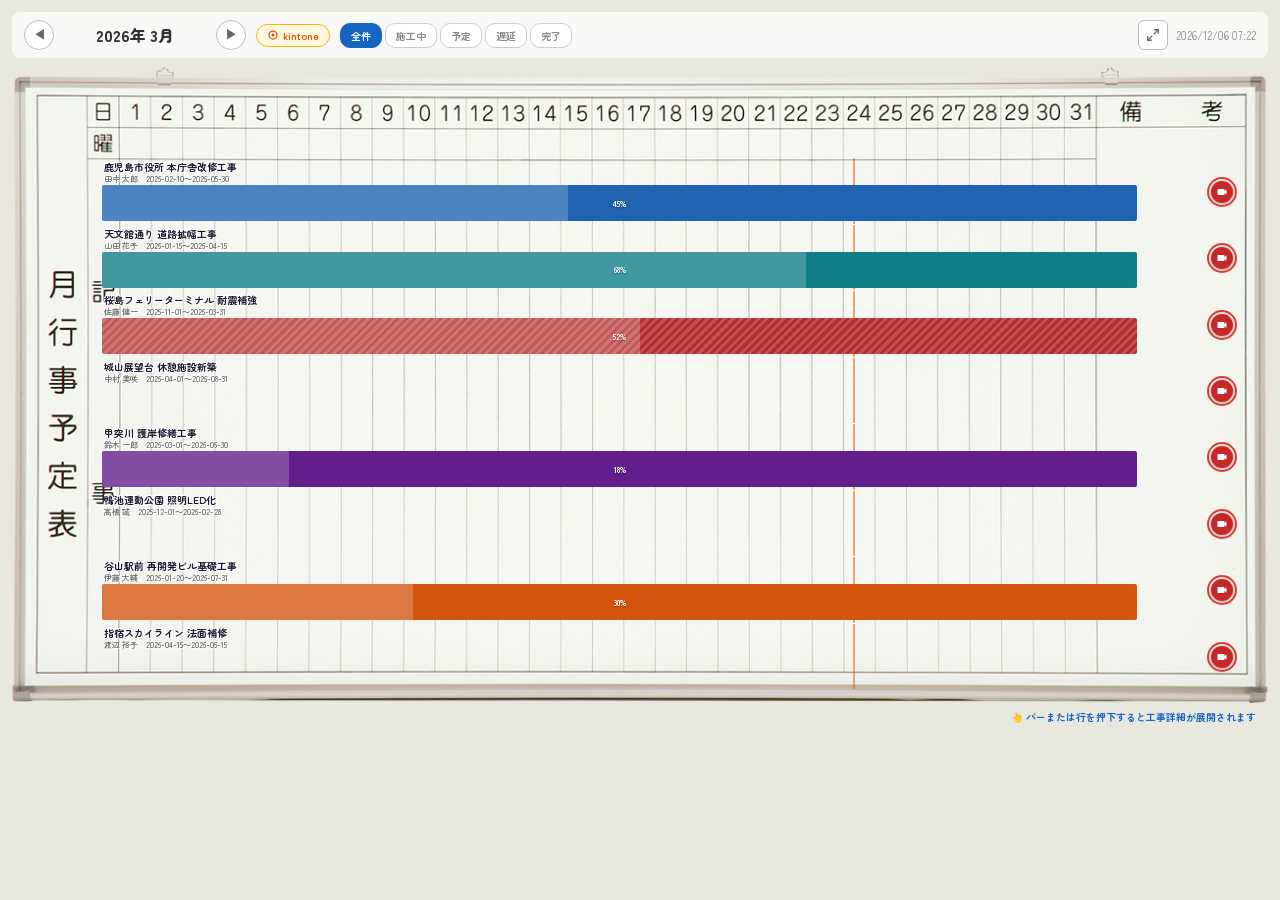
==== commit 9424409c: "feat: whiteboard_gantt_v3 をメインページ(index.html)に反映 現場カメラ・全画面・モバイル対応済みの whiteboard_gantt_v3 を index.htm" ====
--- a/index.html
+++ b/index.html
@@ -3,336 +3,1177 @@
 <head>
 <meta charset="UTF-8">
 <meta name="viewport" content="width=device-width, initial-scale=1.0">
-<title>工事行事予定表 ｜ 情報ホワイトボード</title>
-<link href="https://fonts.googleapis.com/css2?family=Noto+Sans+JP:wght@400;500;700;900&display=swap" rel="stylesheet">
+<title>月行事予定表｜情報ホワイトボード</title>
+<link href="https://fonts.googleapis.com/css2?family=Noto+Sans+JP:wght@400;500;700;900&family=Zen+Maru+Gothic:wght@400;500;700&display=swap" rel="stylesheet">
 <style>
-* { margin:0; padding:0; box-sizing:border-box; }
-body {
-  font-family:'Noto Sans JP','Hiragino Kaku Gothic ProN',sans-serif;
-  background:#c0c0b8; min-height:100vh;
-  display:flex; flex-direction:column; align-items:center;
-  padding:10px; gap:8px;
-}
-.toolbar {
-  width:100%; max-width:1480px;
-  display:flex; align-items:center; gap:8px;
-  padding:8px 14px;
-  background:rgba(255,255,255,0.88); border-radius:10px;
-  box-shadow:0 2px 8px rgba(0,0,0,0.12); flex-wrap:wrap;
-}
-.nav-group{display:flex;align-items:center;gap:6px;}
-.nav-btn{width:34px;height:34px;border-radius:50%;border:2px solid #bbb;background:#fff;font-size:14px;cursor:pointer;display:flex;align-items:center;justify-content:center;color:#555;transition:all 0.15s;}
-.nav-btn:hover{border-color:#1565c0;color:#1565c0;}
-.period-label{font-size:18px;font-weight:900;color:#111;min-width:220px;text-align:center;}
-.view-toggle{display:flex;border:2px solid #1565c0;border-radius:7px;overflow:hidden;}
-.vt{padding:6px 16px;border:none;border-right:1px solid #1565c0;background:#fff;font-family:inherit;font-size:13px;font-weight:700;color:#1565c0;cursor:pointer;transition:all 0.12s;}
-.vt:last-child{border-right:none;}
-.vt.active{background:#1565c0;color:#fff;}
-.vt:hover:not(.active){background:#e8f0ff;}
-.kt-badge{display:flex;align-items:center;gap:5px;background:#fff8e1;border:2px solid #ffb300;padding:5px 13px;border-radius:14px;font-size:12px;font-weight:700;color:#e65100;}
-.legend{display:flex;align-items:center;gap:12px;font-size:11px;color:#555;font-weight:600;}
-.leg-item{display:flex;align-items:center;gap:5px;}
-.leg-box{width:26px;height:13px;border-radius:3px;background:#1565c0;}
-.leg-rem{width:26px;height:13px;border-radius:3px;background:#1565c0;position:relative;overflow:hidden;}
-.leg-rem::after{content:'';position:absolute;inset:0;background:rgba(255,255,255,0.45);background-image:repeating-linear-gradient(-45deg,rgba(255,255,255,0) 0px,rgba(255,255,255,0) 4px,rgba(255,255,255,0.6) 4px,rgba(255,255,255,0.6) 8px);}
-.filter-pills{display:flex;gap:4px;margin-left:auto;}
-.pill{padding:5px 13px;border-radius:10px;border:2px solid #ccc;background:#fff;font-family:inherit;font-size:12px;font-weight:700;color:#888;cursor:pointer;transition:all 0.15s;}
-.pill:hover{border-color:#1565c0;color:#1565c0;}
-.pill.active{border-color:#1565c0;background:#1565c0;color:#fff;}
-.clock{font-size:12px;color:#777;font-weight:500;white-space:nowrap;}
-
-/* ─── Whiteboard Frame ─── */
-.wb-outer{width:100%;max-width:1480px;background:linear-gradient(160deg,#dcdee0 0%,#b8babc 40%,#c4c6c8 55%,#d8dadc 100%);border-radius:8px;padding:14px 14px 30px;box-shadow:0 14px 44px rgba(0,0,0,0.3),inset 0 1px 0 rgba(255,255,255,0.5),inset 0 -1px 0 rgba(0,0,0,0.15);position:relative;}
-.wb-clip{position:absolute;top:5px;width:20px;height:24px;background:linear-gradient(180deg,#b8babc 0%,#8a8c8e 100%);border-radius:3px;box-shadow:0 2px 5px rgba(0,0,0,0.38);}
-.wb-clip-l{left:22%;} .wb-clip-r{right:22%;}
-.wb-tray{position:absolute;bottom:8px;left:14px;right:14px;height:18px;background:linear-gradient(180deg,#a8aaac 0%,#888a8c 50%,#9e9ea0 100%);border-radius:3px;display:flex;align-items:center;gap:6px;padding:0 10px;}
-.wb-pen{width:34px;height:11px;border-radius:5px;}
-.pen-blue{background:#1565c0;} .pen-red{background:#c62828;} .pen-grn{background:#2e7d32;} .pen-blk{background:#333;}
-.wb-eraser{width:42px;height:11px;border-radius:2px;background:#e8e0c8;margin-left:auto;}
-.wb-board{background:linear-gradient(135deg,#fafaf4 0%,#f6f6f0 50%,#f8f8f2 100%);border-radius:3px;overflow:hidden;box-shadow:inset 0 0 40px rgba(0,0,0,0.03);}
-.wb-layout{display:flex;}
-.wb-title{writing-mode:vertical-rl;text-orientation:upright;font-size:20px;font-weight:900;color:#111;padding:24px 7px;border-right:2.5px solid #222;letter-spacing:0.22em;display:flex;align-items:center;justify-content:center;min-width:48px;flex-shrink:0;background:rgba(234,232,220,0.7);}
-.wb-grid-area{flex:1;min-width:0;display:flex;flex-direction:column;}
-
-/* Grid rows – no label column */
-.wb-header,.wb-subheader,.wb-row{display:grid;}
-.wb-header{border-bottom:2.5px solid #111;background:rgba(228,226,214,0.85);}
-.wb-subheader{border-bottom:1.5px solid #666;background:rgba(234,232,220,0.65);}
-.hc{padding:6px 2px;text-align:center;font-weight:900;font-size:13px;color:#111;border-right:1px solid rgba(150,110,50,0.3);overflow:hidden;white-space:nowrap;}
-.hc:last-child{border-right:none;}
-.hc.biko{grid-column:-3/-2;border-left:2.5px solid #333;border-right:1px solid rgba(150,110,50,0.3);font-size:14px;}
-.hc.ko{grid-column:-2/-1;font-size:14px;}
-.hc.sun{color:#c62828;} .hc.sat{color:#1565c0;}
-.hc.today-hc{background:rgba(230,81,0,0.14)!important;color:#e65100!important;font-weight:900;}
-
-/* Scrollable rows */
-.wb-rows{overflow-y:auto;max-height:560px;}
-.wb-rows::-webkit-scrollbar{width:6px;}
-.wb-rows::-webkit-scrollbar-thumb{background:rgba(0,0,0,0.18);border-radius:3px;}
-
-.wb-row{border-bottom:1px solid #b8b4a8;min-height:88px;cursor:pointer;transition:background 0.12s;position:relative;}
-.wb-row:last-child{border-bottom:none;}
-.wb-row:hover{background:rgba(21,101,192,0.05);}
-
-/* Gantt spans all day cols (grid-column: 1 / -3) */
-.row-gantt{grid-column:1 / -3;position:relative;overflow:hidden;}
-.row-biko{grid-column:-3/-2;border-left:2.5px solid #555;}
-.row-ko{grid-column:-2/-1;}
-
-/* Column separators */
-.csep{position:absolute;top:0;bottom:0;width:1px;background:rgba(150,110,50,0.28);pointer-events:none;z-index:1;}
-.csep.sun{background:rgba(198,40,40,0.22);}
-.csep.sat{background:rgba(21,101,192,0.18);}
-.csep.today{width:2px;z-index:5;background:rgba(230,81,0,0.7);}
-.today-tag{position:absolute;top:4px;font-size:10px;font-weight:700;color:#e65100;background:rgba(255,255,255,0.93);padding:1px 4px;border-radius:3px;white-space:nowrap;transform:translateX(-50%);pointer-events:none;z-index:6;}
-
-/* Project label – larger text */
-.plbl{position:absolute;top:7px;left:5px;right:5px;z-index:3;pointer-events:none;display:flex;flex-direction:column;gap:3px;}
-.pname{font-size:15px;font-weight:800;color:#111;white-space:nowrap;overflow:hidden;text-overflow:ellipsis;background:rgba(248,248,242,0.92);padding:2px 7px;border-radius:4px;display:inline-block;max-width:100%;}
-.psub{font-size:12px;color:#333;white-space:nowrap;overflow:hidden;text-overflow:ellipsis;background:rgba(248,248,242,0.84);padding:1px 6px;border-radius:3px;display:inline-block;max-width:100%;}
-.sbadge{display:inline-block;margin-left:6px;padding:2px 7px;border-radius:4px;font-size:10px;font-weight:700;vertical-align:middle;}
-.sb-active{background:#2e7d32;color:#fff;} .sb-upcoming{background:#1565c0;color:#fff;}
-.sb-delayed{background:#c62828;color:#fff;} .sb-completed{background:#777;color:#fff;}
-
-/* Gantt bar */
-.gbar{position:absolute;bottom:10px;height:28px;border-radius:4px;z-index:2;overflow:visible;box-shadow:0 2px 6px rgba(0,0,0,0.2);transition:height 0.12s,bottom 0.12s,box-shadow 0.12s;}
-.gbar:hover{height:34px;bottom:7px;box-shadow:0 4px 14px rgba(0,0,0,0.28);z-index:10;}
-.gbar-inner{position:absolute;inset:0;border-radius:4px;overflow:hidden;}
-.gd{position:absolute;left:0;top:0;bottom:0;border-radius:4px 0 0 4px;}
-.gr{position:absolute;top:0;bottom:0;right:0;background:rgba(255,255,255,0.44);background-image:repeating-linear-gradient(-45deg,rgba(255,255,255,0) 0px,rgba(255,255,255,0) 4px,rgba(255,255,255,0.42) 4px,rgba(255,255,255,0.42) 8px);border-radius:0 4px 4px 0;}
-.gdiv{position:absolute;top:0;bottom:0;width:2.5px;background:rgba(255,255,255,0.95);z-index:2;}
-.gpct{position:absolute;right:6px;top:50%;transform:translateY(-50%);font-size:13px;font-weight:900;color:#fff;text-shadow:0 1px 4px rgba(0,0,0,0.65);z-index:3;pointer-events:none;white-space:nowrap;}
-.gpct-out{position:absolute;top:50%;left:calc(100% + 5px);transform:translateY(-50%);font-size:12px;font-weight:900;color:#333;white-space:nowrap;z-index:10;pointer-events:none;background:rgba(248,248,242,0.92);padding:1px 4px;border-radius:3px;}
-.bc0{background:#1565c0;} .bc0 .gd{background:#2979d0;}
-.bc1{background:#00838f;} .bc1 .gd{background:#00acc1;}
-.bc2{background:#c62828;} .bc2 .gd{background:#e53935;}
-.bc3{background:#2e7d32;} .bc3 .gd{background:#43a047;}
-.bc4{background:#6a1b9a;} .bc4 .gd{background:#8e24aa;}
-.bc5{background:#546e7a;} .bc5 .gd{background:#6d8a96;}
-.bc6{background:#e65100;} .bc6 .gd{background:#f4511e;}
-.bc7{background:#00695c;} .bc7 .gd{background:#00897b;}
-.gbar.delayed{box-shadow:0 0 0 2px #c62828,0 2px 6px rgba(0,0,0,0.2);}
-
-/* kintone hover hint */
-.kt-hint{position:absolute;bottom:10px;right:8px;font-size:11px;font-weight:700;color:#1565c0;background:rgba(255,255,255,0.93);padding:2px 8px;border-radius:10px;border:1px solid #1565c0;opacity:0;transition:opacity 0.15s;pointer-events:none;white-space:nowrap;z-index:8;}
-.wb-row:hover .kt-hint{opacity:1;}
-
-.hint{width:100%;max-width:1480px;text-align:right;padding:4px 12px 0;font-size:11px;font-weight:600;color:#1565c0;animation:blink 2.5s ease-in-out infinite;}
-@keyframes blink{0%,100%{opacity:1}50%{opacity:0.3}}
-.tooltip{position:fixed;background:#fff;border:1.5px solid #ccc;border-radius:6px;padding:8px 12px;font-size:12px;pointer-events:none;z-index:9999;opacity:0;transition:opacity 0.12s;box-shadow:0 3px 12px rgba(0,0,0,0.12);}
-.tooltip.show{opacity:1;}
-.tt-n{font-weight:700;color:#111;}
-.tt-s{font-size:11px;color:#888;margin-top:2px;}
-@media(max-width:900px){.filter-pills{margin-left:0;}body{padding:5px;}}
+  * { margin: 0; padding: 0; box-sizing: border-box; }
+
+  body {
+    font-family: 'Zen Maru Gothic', 'Noto Sans JP', sans-serif;
+    background: #e8e8e0;
+    min-height: 100vh;
+    display: flex;
+    flex-direction: column;
+    align-items: center;
+    padding: 12px;
+  }
+
+  /* Top toolbar - subtle, outside the board */
+  .toolbar {
+    width: 100%;
+    max-width: 1400px;
+    display: flex;
+    align-items: center;
+    justify-content: space-between;
+    padding: 8px 12px;
+    margin-bottom: 8px;
+    background: rgba(255,255,255,0.7);
+    border-radius: 8px;
+    backdrop-filter: blur(4px);
+  }
+
+  .toolbar-left {
+    display: flex;
+    align-items: center;
+    gap: 10px;
+  }
+
+  .month-nav {
+    display: flex;
+    align-items: center;
+    gap: 6px;
+  }
+
+  .month-nav button {
+    width: 30px; height: 30px;
+    border-radius: 50%;
+    border: 1.5px solid #bbb;
+    background: #fff;
+    color: #666;
+    font-size: 13px;
+    cursor: pointer;
+    transition: all 0.15s;
+  }
+
+  .month-nav button:hover { border-color: #1565c0; color: #1565c0; }
+
+  .month-label {
+    font-size: 16px;
+    font-weight: 900;
+    color: #333;
+    min-width: 150px;
+    text-align: center;
+  }
+
+  .kt-tag {
+    display: inline-flex;
+    align-items: center;
+    gap: 4px;
+    background: #fff8e1;
+    border: 1.5px solid #ffb300;
+    padding: 3px 10px;
+    border-radius: 12px;
+    font-size: 10px;
+    font-weight: 700;
+    color: #e65100;
+  }
+
+  .pills {
+    display: flex;
+    gap: 3px;
+  }
+
+  .pill {
+    padding: 4px 10px;
+    border-radius: 10px;
+    border: 1.5px solid #ccc;
+    background: #fff;
+    font-family: inherit;
+    font-size: 10px;
+    font-weight: 700;
+    color: #888;
+    cursor: pointer;
+    transition: all 0.15s;
+  }
+
+  .pill:hover { border-color: #1565c0; color: #1565c0; }
+  .pill.active { border-color: #1565c0; background: #1565c0; color: #fff; }
+
+  .toolbar-right {
+    display: flex;
+    align-items: center;
+    gap: 8px;
+    font-size: 11px;
+    color: #888;
+  }
+
+  /* 全画面ボタン */
+  .fs-btn {
+    width: 30px; height: 30px;
+    border-radius: 6px;
+    border: 1.5px solid #bbb;
+    background: #fff;
+    color: #666;
+    cursor: pointer;
+    display: flex;
+    align-items: center;
+    justify-content: center;
+    flex-shrink: 0;
+    transition: all 0.15s;
+  }
+  .fs-btn:hover { border-color: #1565c0; color: #1565c0; }
+  .fs-btn svg { display: block; }
+
+  /* ══ 全画面時のレイアウト（html.is-fullscreen 時） ══ */
+  .is-fullscreen body {
+    padding: 0;
+    height: 100vh;
+    overflow: hidden;
+    align-items: stretch;   /* 幅方向を画面いっぱいに */
+  }
+
+  /* ツールバー：角丸なし・フル幅・マージンなし */
+  .is-fullscreen .toolbar {
+    max-width: 100%;
+    border-radius: 0;
+    margin-bottom: 0;
+    flex-shrink: 0;
+  }
+
+  /* スクロールラッパー：残りの高さをすべて使う */
+  .is-fullscreen .wb-scroll-wrapper {
+    flex: 1;
+    max-width: 100%;
+    min-height: 0;
+    overflow: auto;
+    display: flex;
+    justify-content: center;
+    align-items: flex-start;
+  }
+
+  /* コンテナ：幅制限を解除 */
+  .is-fullscreen .wb-container {
+    max-width: none;
+  }
+
+  /* ホワイトボード画像：高さを画面に合わせてフィット、幅は自動 */
+  .is-fullscreen .wb-bg {
+    width: auto;
+    max-width: 100vw;
+    /* JS が --toolbar-h をセット。フォールバックは 52px */
+    max-height: calc(100vh - var(--toolbar-h, 52px));
+  }
+
+  /* ヒントは全画面時に非表示 */
+  .is-fullscreen .hint {
+    display: none;
+  }
+
+  /* ═══ Whiteboard container ═══ */
+  .wb-container {
+    width: 100%;
+    max-width: 1400px;
+    position: relative;
+    /* Maintain whiteboard aspect ratio as base, but allow vertical growth */
+  }
+
+  /* The whiteboard image as background */
+  .wb-bg {
+    width: 100%;
+    display: block;
+    pointer-events: none;
+    user-select: none;
+  }
+
+  /* Overlay grid positioned on top of the image */
+  .wb-overlay {
+    position: absolute;
+    /* These values map to the whiteboard grid area */
+    /* Left edge of day-1 column to right edge of day-31 column */
+    top: 0;
+    left: 0;
+    width: 100%;
+    height: 100%;
+  }
+
+  /* ═══ Row overlays on the whiteboard ═══ */
+  .wb-rows {
+    position: absolute;
+    /* Grid area: from top of first data row to bottom of content */
+    /* Calibrated to the whiteboard image grid lines */
+    top: 14.5%;     /* below 日/曜 header rows */
+    left: 7.2%;     /* right of 月行事予定表 label */
+    width: 85.8%;   /* to left edge of 備考 column */
+    bottom: 2%;
+  }
+
+  .wb-row {
+    position: relative;
+    cursor: pointer;
+    border-bottom: 1px solid transparent;
+    transition: background 0.15s;
+  }
+
+  .wb-row:hover {
+    background: rgba(21, 101, 192, 0.04);
+    border-radius: 2px;
+  }
+
+  .wb-row.expanded {
+    background: rgba(21, 101, 192, 0.06);
+  }
+
+  /* Project label on the left of the row */
+  .row-label {
+    position: absolute;
+    left: 0;
+    top: 1px;
+    width: 100%;
+    height: 100%;
+    display: flex;
+    align-items: flex-start;
+    padding-top: 2px;
+    padding-left: 2px;
+    pointer-events: none;
+    z-index: 3;
+  }
+
+  .row-label-text {
+    font-size: 10px;
+    font-weight: 700;
+    color: #1a1a2e;
+    white-space: nowrap;
+    text-shadow: 
+      1px 1px 0 rgba(255,255,255,0.9),
+      -1px -1px 0 rgba(255,255,255,0.9),
+      1px -1px 0 rgba(255,255,255,0.9),
+      -1px 1px 0 rgba(255,255,255,0.9),
+      0 1px 0 rgba(255,255,255,0.9),
+      0 -1px 0 rgba(255,255,255,0.9);
+    line-height: 1.2;
+    max-width: 100%;
+    overflow: hidden;
+    text-overflow: ellipsis;
+  }
+
+  .row-label-sub {
+    font-size: 8px;
+    font-weight: 500;
+    color: #666;
+    text-shadow: 
+      1px 1px 0 rgba(255,255,255,0.9),
+      -1px -1px 0 rgba(255,255,255,0.9);
+  }
+
+  /* ═══ Gantt bar (marker-drawn) ═══ */
+  .gantt-bar {
+    position: absolute;
+    height: 55%;
+    bottom: 4%;
+    border-radius: 2px;
+    z-index: 2;
+    display: flex;
+    align-items: center;
+    justify-content: center;
+    overflow: hidden;
+    cursor: pointer;
+    transition: transform 0.15s, box-shadow 0.15s;
+    /* Marker-drawn feel */
+    filter: saturate(0.85);
+  }
+
+  .gantt-bar:hover {
+    transform: scaleY(1.3);
+    box-shadow: 0 2px 8px rgba(0,0,0,0.15);
+    filter: saturate(1);
+    z-index: 4;
+  }
+
+  .gantt-bar .bar-text {
+    font-size: 8px;
+    font-weight: 700;
+    color: #fff;
+    text-shadow: 0 1px 2px rgba(0,0,0,0.4);
+    white-space: nowrap;
+    padding: 0 3px;
+    position: relative;
+    z-index: 2;
+  }
+
+  .bar-prog {
+    position: absolute;
+    left: 0; top: 0; height: 100%;
+    background: rgba(255,255,255,0.2);
+    pointer-events: none;
+  }
+
+  /* Marker colors */
+  .mc0 { background: #1565c0; }
+  .mc1 { background: #00838f; }
+  .mc2 { background: #c62828; }
+  .mc3 { background: #2e7d32; }
+  .mc4 { background: #6a1b9a; }
+  .mc5 { background: #546e7a; }
+  .mc6 { background: #e65100; }
+  .mc7 { background: #00695c; }
+
+  .bar-delayed {
+    background-image: repeating-linear-gradient(
+      -45deg, transparent, transparent 3px,
+      rgba(255,255,255,0.18) 3px, rgba(255,255,255,0.18) 6px
+    ) !important;
+  }
+
+  /* Today line */
+  .today-line {
+    position: absolute;
+    top: 0;
+    bottom: 0;
+    width: 2px;
+    background: #e65100;
+    opacity: 0.5;
+    z-index: 1;
+    pointer-events: none;
+  }
+
+  /* ═══ Detail popup (slides down from the board) ═══ */
+  .detail-popup {
+    position: absolute;
+    left: 0;
+    width: 100%;
+    background: rgba(255, 255, 252, 0.97);
+    border: 2px solid #b8bab0;
+    border-radius: 6px;
+    box-shadow: 0 6px 24px rgba(0,0,0,0.12);
+    z-index: 20;
+    overflow: hidden;
+    transform-origin: top;
+    animation: popIn 0.3s ease forwards;
+    backdrop-filter: blur(4px);
+  }
+
+  @keyframes popIn {
+    from { opacity: 0; transform: scaleY(0.8); }
+    to { opacity: 1; transform: scaleY(1); }
+  }
+
+  .detail-header {
+    display: flex;
+    align-items: center;
+    justify-content: space-between;
+    padding: 10px 16px;
+    background: linear-gradient(90deg, #1565c0, #0d47a1);
+    color: #fff;
+  }
+
+  .detail-header h3 {
+    font-size: 14px;
+    font-weight: 700;
+  }
+
+  .detail-close {
+    width: 26px; height: 26px;
+    border-radius: 50%;
+    border: none;
+    background: rgba(255,255,255,0.2);
+    color: #fff;
+    font-size: 14px;
+    cursor: pointer;
+    display: flex;
+    align-items: center;
+    justify-content: center;
+    transition: background 0.15s;
+  }
+
+  .detail-close:hover { background: rgba(255,255,255,0.35); }
+
+  .detail-body {
+    display: grid;
+    grid-template-columns: 1fr 1fr 1fr;
+    gap: 16px;
+    padding: 14px 16px;
+  }
+
+  .db h4 {
+    font-size: 11px;
+    font-weight: 700;
+    color: #1565c0;
+    margin-bottom: 8px;
+    padding-bottom: 4px;
+    border-bottom: 2px solid rgba(21,101,192,0.12);
+  }
+
+  .di {
+    display: flex;
+    justify-content: space-between;
+    padding: 3px 0;
+    font-size: 11px;
+    border-bottom: 1px dotted #e0e0d8;
+  }
+
+  .di:last-child { border-bottom: none; }
+  .di-l { color: #888; }
+  .di-v { color: #333; font-weight: 700; }
+
+  .pbar {
+    width: 100%;
+    height: 7px;
+    background: #e8e8e0;
+    border-radius: 4px;
+    overflow: hidden;
+    margin-top: 6px;
+  }
+
+  .pbar .fill { height: 100%; border-radius: 4px; }
+
+  .stag {
+    display: inline-block;
+    padding: 2px 8px;
+    border-radius: 8px;
+    font-size: 10px;
+    font-weight: 700;
+    border: 1.5px solid;
+  }
+
+  .stag-active { border-color: #2e7d32; color: #2e7d32; background: rgba(46,125,50,0.06); }
+  .stag-upcoming { border-color: #1565c0; color: #1565c0; background: rgba(21,101,192,0.06); }
+  .stag-delayed { border-color: #c62828; color: #c62828; background: rgba(198,40,40,0.06); }
+  .stag-completed { border-color: #888; color: #888; background: rgba(0,0,0,0.03); }
+
+  .ms-i {
+    font-size: 10px;
+    color: #666;
+    padding: 2px 0;
+    display: flex;
+    align-items: center;
+    gap: 5px;
+  }
+
+  .ms-i::before {
+    content: '';
+    width: 5px; height: 5px;
+    background: #e65100;
+    border-radius: 50%;
+    flex-shrink: 0;
+  }
+
+  .nbox {
+    font-size: 11px;
+    color: #666;
+    line-height: 1.6;
+    margin-top: 4px;
+    padding: 6px 8px;
+    background: rgba(0,0,0,0.02);
+    border-radius: 3px;
+    border-left: 3px solid #e65100;
+  }
+
+  /* Hint */
+  .hint {
+    width: 100%;
+    max-width: 1400px;
+    text-align: right;
+    padding: 6px 12px 0;
+    font-size: 10px;
+    font-weight: 600;
+    color: #1565c0;
+    animation: hblink 2.5s ease-in-out infinite;
+  }
+
+  @keyframes hblink { 0%,100%{opacity:1;} 50%{opacity:0.3;} }
+
+  /* Tooltip */
+  .tip {
+    position: fixed;
+    background: #fff;
+    border: 1.5px solid #ccc;
+    border-radius: 6px;
+    padding: 8px 12px;
+    font-size: 11px;
+    pointer-events: none;
+    z-index: 1000;
+    opacity: 0;
+    transition: opacity 0.12s;
+    box-shadow: 0 3px 12px rgba(0,0,0,0.1);
+  }
+
+  .tip.show { opacity: 1; }
+  .tip-n { font-weight: 700; color: #333; }
+  .tip-s { color: #888; font-size: 10px; margin-top: 2px; }
+
+  /* ══ タッチデバイス：ホバーアニメ無効化 → active で代替 ══ */
+  @media (hover: none) and (pointer: coarse) {
+    .gantt-bar:hover {
+      transform: none; box-shadow: none;
+      filter: saturate(0.85); z-index: 2;
+    }
+    .gantt-bar:active {
+      transform: scaleY(1.3);
+      box-shadow: 0 2px 8px rgba(0,0,0,0.15);
+      filter: saturate(1); z-index: 4;
+    }
+    .month-nav button:hover { border-color: #bbb; color: #666; }
+    .pill:hover { border-color: #ccc; color: #888; }
+    .wb-row:hover { background: none; }
+    .wb-row:active { background: rgba(21,101,192,0.06); border-radius: 2px; }
+  }
+
+  /* ══ タブレット（≤ 900px） ══ */
+  @media (max-width: 900px) {
+    body { padding: 6px; }
+    .toolbar { flex-wrap: wrap; gap: 6px; }
+    .toolbar-right { display: none; }
+    .pills { overflow-x: auto; padding-bottom: 2px; }
+    .month-nav button { width: 36px; height: 36px; font-size: 14px; }
+    .pill { padding: 5px 11px; }
+    .detail-body { grid-template-columns: 1fr; }
+  }
+
+  /* ══ スマートフォン（≤ 540px） ══ */
+  @media (max-width: 540px) {
+    body { padding: 4px; }
+    .toolbar { gap: 4px; padding: 6px 8px; }
+    .toolbar-left { flex-wrap: wrap; gap: 5px; }
+    .month-nav button { width: 44px; height: 44px; font-size: 16px; }
+    .month-label { font-size: 14px; min-width: 110px; }
+    .kt-tag { font-size: 9px; }
+    .pill { padding: 7px 12px; font-size: 11px; }
+    .row-label-text { font-size: 12px; }
+    .row-label-sub { font-size: 9px; }
+    .gantt-bar .bar-text { font-size: 10px; }
+    .gantt-bar { height: 65%; }
+    .hint { font-size: 12px; padding: 8px 12px 4px; text-align: center; }
+  }
+
+  /* ══ ホワイトボード横スクロール ══ */
+  .wb-scroll-wrapper {
+    width: 100%;
+    max-width: 1400px;
+    overflow-x: auto;
+    -webkit-overflow-scrolling: touch;
+    scrollbar-width: thin;
+    scrollbar-color: #bbb #f0f0ea;
+  }
+  .wb-scroll-wrapper::-webkit-scrollbar { height: 4px; }
+  .wb-scroll-wrapper::-webkit-scrollbar-track { background: #f0f0ea; border-radius: 2px; }
+  .wb-scroll-wrapper::-webkit-scrollbar-thumb { background: #bbb; border-radius: 2px; }
+
+  @media (max-width: 900px) {
+    .wb-container { min-width: 640px; }
+  }
+  @media (max-width: 540px) {
+    .wb-container { min-width: 560px; }
+  }
+
+  /* ══ モバイル：詳細をボトムシートモーダルで表示 ══ */
+  .detail-backdrop {
+    position: fixed;
+    inset: 0;
+    background: rgba(0,0,0,0.4);
+    z-index: 998;
+    animation: fadeIn 0.2s ease forwards;
+  }
+  @keyframes fadeIn { from { opacity: 0; } to { opacity: 1; } }
+
+  .detail-popup.mobile-modal {
+    position: fixed !important;
+    left: 0 !important;
+    right: 0 !important;
+    bottom: 0 !important;
+    top: auto !important;
+    width: 100% !important;
+    max-height: 82vh;
+    overflow-y: auto;
+    border-radius: 14px 14px 0 0;
+    z-index: 999;
+    animation: slideUp 0.3s ease forwards;
+  }
+  /* モバイルモーダルのドラッグハンドル */
+  .detail-popup.mobile-modal::before {
+    content: '';
+    display: block;
+    width: 36px; height: 4px;
+    background: #ccc;
+    border-radius: 2px;
+    margin: 8px auto 0;
+  }
+  @keyframes slideUp {
+    from { transform: translateY(100%); opacity: 0; }
+    to   { transform: translateY(0);    opacity: 1; }
+  }
+
+  /* ══ 備考欄カメラボタン列 ══ */
+  .wb-cam-col {
+    position: absolute;
+    /* wb-rows と同じ上下、備考欄（93%〜99%）に配置 */
+    top: 14.5%;
+    left: 93.2%;
+    right: 0.5%;
+    bottom: 2%;
+    pointer-events: none; /* 子のみクリック受付 */
+    z-index: 5;
+  }
+
+  /* ══ 現場カメラボタン ══ */
+  .cam-btn {
+    position: absolute;
+    left: 50%;
+    transform: translate(-50%, -50%);
+    pointer-events: auto;
+    width: 22px; height: 22px;
+    border-radius: 50%;
+    border: none;
+    background: #c62828;
+    color: #fff;
+    font-size: 11px;
+    line-height: 1;
+    cursor: pointer;
+    display: flex;
+    align-items: center;
+    justify-content: center;
+    box-shadow: 0 1px 5px rgba(0,0,0,0.35);
+    transition: transform 0.15s, box-shadow 0.15s;
+    padding: 0;
+  }
+  .cam-btn:hover {
+    transform: translate(-50%, -50%) scale(1.2);
+    box-shadow: 0 2px 10px rgba(198,40,40,0.5);
+  }
+  /* 赤いパルスリング（ライブ中感） */
+  .cam-btn::after {
+    content: '';
+    position: absolute;
+    inset: -4px;
+    border-radius: 50%;
+    border: 2px solid #e53935;
+    animation: camPulse 1.8s ease-out infinite;
+    pointer-events: none;
+  }
+  @keyframes camPulse {
+    0%   { transform: scale(1);   opacity: 0.9; }
+    100% { transform: scale(1.8); opacity: 0; }
+  }
+
+  /* ══ 現場カメラ モーダル ══ */
+  .cam-modal {
+    position: fixed;
+    inset: 0;
+    z-index: 3000;
+    display: flex;
+    align-items: center;
+    justify-content: center;
+    animation: fadeIn 0.2s ease forwards;
+  }
+  .cam-backdrop {
+    position: absolute;
+    inset: 0;
+    background: rgba(0,0,0,0.75);
+    cursor: pointer;
+  }
+  .cam-dialog {
+    position: relative;
+    z-index: 1;
+    width: min(900px, 96vw);
+    background: #111;
+    border-radius: 10px;
+    overflow: hidden;
+    box-shadow: 0 12px 48px rgba(0,0,0,0.6);
+    animation: popIn 0.25s ease forwards;
+  }
+  .cam-header {
+    display: flex;
+    align-items: center;
+    justify-content: space-between;
+    padding: 10px 14px;
+    background: linear-gradient(90deg, #b71c1c, #c62828);
+    color: #fff;
+  }
+  .cam-header-left {
+    display: flex;
+    align-items: center;
+    gap: 8px;
+    font-size: 13px;
+    font-weight: 700;
+  }
+  .cam-live-dot {
+    width: 8px; height: 8px;
+    background: #ff5252;
+    border-radius: 50%;
+    animation: camPulse 1.2s ease-out infinite;
+    flex-shrink: 0;
+  }
+  .cam-close {
+    width: 28px; height: 28px;
+    border-radius: 50%;
+    border: none;
+    background: rgba(255,255,255,0.2);
+    color: #fff;
+    font-size: 14px;
+    cursor: pointer;
+    display: flex;
+    align-items: center;
+    justify-content: center;
+    transition: background 0.15s;
+    flex-shrink: 0;
+  }
+  .cam-close:hover { background: rgba(255,255,255,0.35); }
+  .cam-frame-wrap {
+    position: relative;
+    aspect-ratio: 16 / 9;
+    background: #000;
+  }
+  .cam-frame-wrap iframe {
+    position: absolute;
+    inset: 0;
+    width: 100%; height: 100%;
+    border: none;
+    display: block;
+  }
 </style>
 </head>
 <body>
 
+<!-- Toolbar (outside the board) -->
 <div class="toolbar">
-  <div class="nav-group">
-    <button class="nav-btn" id="prevBtn">◀</button>
-    <span class="period-label" id="periodLabel">---</span>
-    <button class="nav-btn" id="nextBtn">▶</button>
+  <div class="toolbar-left">
+    <div class="month-nav">
+      <button id="prevM">◀</button>
+      <span class="month-label" id="mLabel"></span>
+      <button id="nextM">▶</button>
+    </div>
+    <div class="kt-tag">
+      <svg width="12" height="12" viewBox="0 0 24 24" fill="none"><circle cx="12" cy="12" r="8" stroke="#e65100" stroke-width="2.5"/><circle cx="12" cy="12" r="3" fill="#e65100"/></svg>
+      kintone
+    </div>
+    <div class="pills">
+      <button class="pill active" data-f="all">全件</button>
+      <button class="pill" data-f="active">施工中</button>
+      <button class="pill" data-f="upcoming">予定</button>
+      <button class="pill" data-f="delayed">遅延</button>
+      <button class="pill" data-f="completed">完了</button>
+    </div>
   </div>
-  <div class="view-toggle">
-    <button class="vt" data-v="week">週間</button>
-    <button class="vt active" data-v="month">月間</button>
-    <button class="vt" data-v="year">年間</button>
+  <div class="toolbar-right">
+    <button class="fs-btn" id="fsBtn" title="全画面表示">
+      <!-- 全画面ON アイコン（4隅矢印） -->
+      <svg id="fsIconExpand" width="14" height="14" viewBox="0 0 24 24" fill="none" stroke="currentColor" stroke-width="2.2" stroke-linecap="round" stroke-linejoin="round">
+        <polyline points="15 3 21 3 21 9"/><polyline points="9 21 3 21 3 15"/>
+        <line x1="21" y1="3" x2="14" y2="10"/><line x1="3" y1="21" x2="10" y2="14"/>
+      </svg>
+      <!-- 全画面OFF アイコン（縮小） -->
+      <svg id="fsIconCompress" width="14" height="14" viewBox="0 0 24 24" fill="none" stroke="currentColor" stroke-width="2.2" stroke-linecap="round" stroke-linejoin="round" style="display:none">
+        <polyline points="4 14 10 14 10 20"/><polyline points="20 10 14 10 14 4"/>
+        <line x1="10" y1="14" x2="3" y2="21"/><line x1="21" y1="3" x2="14" y2="10"/>
+      </svg>
+    </button>
+    <span id="clock"></span>
   </div>
-  <div class="kt-badge">
-    <svg width="13" height="13" viewBox="0 0 24 24" fill="none">
-      <circle cx="12" cy="12" r="8" stroke="#e65100" stroke-width="2.5"/>
-      <circle cx="12" cy="12" r="3" fill="#e65100"/>
-    </svg>
-    kintone連携中
+</div>
+
+<!-- Whiteboard（小画面では横スクロール） -->
+<div class="wb-scroll-wrapper">
+  <div class="wb-container" id="wbContainer">
+    <img src="whiteboard_bg.png" class="wb-bg" id="wbImg" alt="whiteboard">
+    <div class="wb-overlay">
+      <div class="wb-rows" id="wbRows"></div>
+      <div class="wb-cam-col" id="wbCamCol"></div>
+    </div>
   </div>
-  <div class="legend">
-    <span class="leg-item"><span class="leg-box"></span>完了済</span>
-    <span class="leg-item"><span class="leg-rem"></span>未施工</span>
+</div>
+
+<div class="hint">👆 バーまたは行を押下すると工事詳細が展開されます</div>
+
+<!-- Tooltip -->
+<div class="tip" id="tip"></div>
+
+<!-- 現場カメラ モーダル -->
+<div class="cam-modal" id="camModal" style="display:none" role="dialog" aria-modal="true">
+  <div class="cam-backdrop" id="camBackdrop"></div>
+  <div class="cam-dialog">
+    <div class="cam-header">
+      <div class="cam-header-left">
+        <div class="cam-live-dot"></div>
+        <span id="camTitle">現場ライブカメラ</span>
+      </div>
+      <button class="cam-close" id="camClose" title="閉じる (Esc)">✕</button>
+    </div>
+    <div class="cam-frame-wrap">
+      <iframe id="camFrame" src="" allow="autoplay; encrypted-media" allowfullscreen></iframe>
+    </div>
   </div>
-  <div class="filter-pills">
-    <button class="pill active" data-f="all">全件</button>
-    <button class="pill" data-f="active">施工中</button>
-    <button class="pill" data-f="upcoming">予定</button>
-    <button class="pill" data-f="delayed">遅延</button>
-    <button class="pill" data-f="completed">完了</button>
-  </div>
-  <span class="clock" id="clock"></span>
 </div>
 
-<div class="wb-outer">
-  <div class="wb-clip wb-clip-l"></div>
-  <div class="wb-clip wb-clip-r"></div>
-  <div class="wb-board">
-    <div class="wb-layout">
-      <div class="wb-title">月行事予定表</div>
-      <div class="wb-grid-area" id="wbGrid">
-        <div class="wb-header"    id="wbHeader"></div>
-        <div class="wb-subheader" id="wbSubHeader"></div>
-        <div class="wb-rows"      id="wbRows"></div>
+<script>
+// ═══ Data ═══
+const P = [
+  { id:"KJ-2026-001", name:"鹿児島市役所 本庁舎改修工事", client:"鹿児島市", mgr:"田中 太郎",
+    status:"active", s:"2026-02-10", e:"2026-05-30", prog:45,
+    budget:158000000, spent:68500000, cat:"公共建築", loc:"鹿児島市山下町11-1", wk:24,
+    notes:"2F〜4Fの内装改修。3月末までに2F完了予定。",
+    ms:["2F完了 (3/31)","3F完了 (4/30)","検査 (5/25)"],
+    cam:"https://www.youtube.com/embed/Hmmk0eYn0cw?autoplay=1" },
+  { id:"KJ-2026-002", name:"天文館通り 道路拡幅工事", client:"鹿児島県", mgr:"山田 花子",
+    status:"active", s:"2026-01-15", e:"2026-04-15", prog:68,
+    budget:92000000, spent:61200000, cat:"土木", loc:"鹿児島市千日町", wk:18,
+    notes:"夜間工事区間あり（22:00-5:00）。騒音対策実施中。",
+    ms:["路盤完了 (3/15)","舗装 (4/01)","開放 (4/15)"],
+    cam:"https://www.youtube.com/embed/Hmmk0eYn0cw?autoplay=1" },
+  { id:"KJ-2026-003", name:"桜島フェリーターミナル 耐震補強", client:"鹿児島市船舶部", mgr:"佐藤 健一",
+    status:"delayed", s:"2025-11-01", e:"2026-03-31", prog:52,
+    budget:245000000, spent:142000000, cat:"港湾", loc:"鹿児島市桜島横山町", wk:32,
+    notes:"⚠ 資材調達遅延により2週間の工期遅れ。完了予定4/14に変更。",
+    ms:["基礎完了 (1/31)","上部工 (3/15)","完了予定 (4/14)"],
+    cam:"https://www.youtube.com/embed/Hmmk0eYn0cw?autoplay=1" },
+  { id:"KJ-2026-004", name:"城山展望台 休憩施設新築", client:"鹿児島市観光課", mgr:"中村 美咲",
+    status:"upcoming", s:"2026-04-01", e:"2026-08-31", prog:0,
+    budget:78000000, spent:0, cat:"建築", loc:"鹿児島市城山町", wk:0,
+    notes:"4月着工予定。景観審査は3月に承認済み。",
+    ms:["着工 (4/01)","上棟 (6/15)","竣工 (8/31)"],
+    cam:"https://www.youtube.com/embed/Hmmk0eYn0cw?autoplay=1" },
+  { id:"KJ-2026-005", name:"甲突川 護岸修繕工事", client:"鹿児島県土木部", mgr:"鈴木 一郎",
+    status:"active", s:"2026-03-01", e:"2026-06-30", prog:18,
+    budget:64000000, spent:9800000, cat:"河川", loc:"鹿児島市甲突町", wk:12,
+    notes:"渇水期に合わせた施工。梅雨前の完了を目指す。",
+    ms:["仮締切 (3/10)","本体工 (5/01)","撤去 (6/25)"],
+    cam:"https://www.youtube.com/embed/Hmmk0eYn0cw?autoplay=1" },
+  { id:"KJ-2026-006", name:"鴨池運動公園 照明LED化", client:"鹿児島市", mgr:"高橋 誠",
+    status:"completed", s:"2025-12-01", e:"2026-02-28", prog:100,
+    budget:35000000, spent:33200000, cat:"電気設備", loc:"鹿児島市与次郎2丁目", wk:0,
+    notes:"全灯具のLED化完了。検査合格済み。",
+    ms:["野球場完了 (1/15)","陸上競技場 (2/10)","検査 (2/25)"],
+    cam:"https://www.youtube.com/embed/Hmmk0eYn0cw?autoplay=1" },
+  { id:"KJ-2026-007", name:"谷山駅前 再開発ビル基礎工事", client:"谷山駅前再開発組合", mgr:"伊藤 大輔",
+    status:"active", s:"2026-01-20", e:"2026-07-31", prog:30,
+    budget:420000000, spent:118000000, cat:"建築", loc:"鹿児島市谷山中央1丁目", wk:45,
+    notes:"杭打ち完了。地下躯体工事に移行中。",
+    ms:["杭完了 (3/01)","地下躯体 (5/15)","1F床 (7/31)"],
+    cam:"https://www.youtube.com/embed/Hmmk0eYn0cw?autoplay=1" },
+  { id:"KJ-2026-008", name:"指宿スカイライン 法面補修", client:"NEXCO西日本", mgr:"渡辺 裕子",
+    status:"upcoming", s:"2026-04-15", e:"2026-06-15", prog:0,
+    budget:52000000, spent:0, cat:"道路", loc:"鹿児島市田上8丁目", wk:0,
+    notes:"片側交互通行規制あり。夜間作業主体。",
+    ms:["着手 (4/15)","モルタル吹付 (5/20)","完了 (6/15)"],
+    cam:"https://www.youtube.com/embed/Hmmk0eYn0cw?autoplay=1" }
+];
+
+const SL={active:'施工中',upcoming:'着工予定',delayed:'遅延',completed:'完了'};
+const today=new Date(2026,2,23);
+const isTouch = 'ontouchstart' in window || navigator.maxTouchPoints > 0;
+let vY=2026, vM=2, filt='all', openId=null;
+
+function dim(y,m){return new Date(y,m+1,0).getDate();}
+function pd(s){const[y,m,d]=s.split('-').map(Number);return new Date(y,m-1,d);}
+function yen(n){
+  if(n>=100000000)return(n/100000000).toFixed(1)+'億円';
+  if(n>=10000)return Math.round(n/10000).toLocaleString()+'万円';
+  return n.toLocaleString()+'円';
+}
+function fl(){return filt==='all'?P:P.filter(p=>p.status===filt);}
+
+// ═══ Grid calibration ═══
+// These percentages map to the whiteboard image grid
+// Horizontal: day columns span from ~7.5% (day 1 left edge) to ~91.5% (day 31 right edge)
+const GRID_LEFT = 7.8;   // % from left where day-1 starts
+const GRID_RIGHT = 91.0; // % from left where day-31 ends
+const GRID_WIDTH = GRID_RIGHT - GRID_LEFT;
+
+// Vertical: rows area
+// The wb-rows div already handles top/bottom positioning
+// We divide available height evenly among visible projects
+
+function render() {
+  const days = dim(vY, vM);
+  const mn = ['1月','2月','3月','4月','5月','6月','7月','8月','9月','10月','11月','12月'];
+  document.getElementById('mLabel').textContent = `${vY}年 ${mn[vM]}`;
+
+  const list = fl();
+  const container = document.getElementById('wbRows');
+  container.innerHTML = '';
+
+  // Calculate row height - distribute evenly across available space
+  // The whiteboard has ~8 visible row lines
+  const maxRows = Math.max(list.length, 1);
+  const rowH = 100 / maxRows;
+
+  list.forEach((p, idx) => {
+    const ci = idx % 8;
+
+    // Row element
+    const row = document.createElement('div');
+    row.className = `wb-row ${openId===p.id?'expanded':''}`;
+    row.style.cssText = `height:${rowH}%;position:relative;`;
+    row.onclick = () => toggleDetail(p.id, row);
+
+    // Label text (project name above the bar)
+    const lbl = document.createElement('div');
+    lbl.className = 'row-label';
+    lbl.innerHTML = `<div><div class="row-label-text">${p.name}</div><div class="row-label-sub">${p.mgr}　${p.s}～${p.e}</div></div>`;
+    row.appendChild(lbl);
+
+    // Gantt bar
+    const pS = pd(p.s), pE = pd(p.e);
+    const mS = new Date(vY, vM, 1), mE = new Date(vY, vM, days);
+
+    if (pS <= mE && pE >= mS) {
+      const sd = pS < mS ? 1 : pS.getDate();
+      const ed = pE > mE ? days : pE.getDate();
+
+      // Position as % of the wb-rows area (which already starts at GRID_LEFT)
+      // But wb-rows spans the full grid area, so we need to map day columns within it
+      // Day columns occupy from 0% to ~97% of wb-rows width (since wb-rows left=7.2%, width=85.8%)
+      // Actually, the day columns within the whiteboard start right at the wb-rows left edge
+      // and end before the 備考 column
+
+      // Within wb-rows: day 1 starts at 0%, day 31 ends at ~96%
+      const dayWidth = 96.0 / days;
+      const barLeft = (sd - 1) * dayWidth;
+      const barWidth = (ed - sd + 1) * dayWidth;
+
+      const bar = document.createElement('div');
+      bar.className = `gantt-bar mc${ci} ${p.status === 'delayed' ? 'bar-delayed' : ''}`;
+      bar.style.cssText = `left:${barLeft}%;width:${barWidth}%;`;
+
+      bar.innerHTML = `<div class="bar-prog" style="width:${p.prog}%"></div>
+        <span class="bar-text">${p.prog > 0 ? p.prog + '%' : ''}</span>`;
+
+      if (!isTouch) {
+        bar.onmouseenter = (ev) => showTip(ev, p);
+        bar.onmouseleave = hideTip;
+      }
+      bar.onclick = (ev) => { ev.stopPropagation(); toggleDetail(p.id, row); };
+
+      row.appendChild(bar);
+    }
+
+    // Today line
+    if (vY === today.getFullYear() && vM === today.getMonth()) {
+      const dayWidth = 96.0 / days;
+      const tl = document.createElement('div');
+      tl.className = 'today-line';
+      tl.style.left = `${(today.getDate() - 0.5) * dayWidth}%`;
+      row.appendChild(tl);
+    }
+
+    container.appendChild(row);
+  });
+
+  // 備考欄にカメラボタンを配置（行ごとに縦位置を計算）
+  const camCol = document.getElementById('wbCamCol');
+  camCol.innerHTML = '';
+  list.forEach((p, idx) => {
+    if (!p.cam) return;
+    const cb = document.createElement('button');
+    cb.className = 'cam-btn';
+    cb.style.top = `${(idx + 0.5) * rowH}%`;
+    cb.title = `${p.name}　現場ライブカメラ`;
+    cb.innerHTML = '<svg width="12" height="12" viewBox="0 0 24 24" fill="currentColor"><path d="M17 10.5V7a1 1 0 0 0-1-1H4a1 1 0 0 0-1 1v10a1 1 0 0 0 1 1h12a1 1 0 0 0 1-1v-3.5l4 4v-11l-4 4z"/></svg>';
+    cb.onclick = (ev) => { ev.stopPropagation(); openCam(p.cam, p.name); };
+    camCol.appendChild(cb);
+  });
+}
+
+// ═══ Detail popup ═══
+function toggleDetail(id, rowEl) {
+  // Remove existing popup
+  const existing = document.querySelector('.detail-popup');
+  if (existing) {
+    existing.remove();
+    if (openId === id) { openId = null; render(); return; }
+  }
+
+  openId = id;
+  render();
+
+  // Re-find the row after render
+  const rows = document.querySelectorAll('.wb-row');
+  let targetRow = null;
+  const list = fl();
+  list.forEach((p, i) => {
+    if (p.id === id && rows[i]) targetRow = rows[i];
+  });
+
+  const p = P.find(x => x.id === id);
+  if (!p || !targetRow) return;
+
+  const popup = document.createElement('div');
+  const isMobile = window.innerWidth <= 768;
+  popup.className = 'detail-popup' + (isMobile ? ' mobile-modal' : '');
+
+  const container = document.getElementById('wbRows');
+
+  if (!isMobile) {
+    // PC: ホワイトボード内の行の直下に表示
+    const containerRect = container.getBoundingClientRect();
+    const rowRect = targetRow.getBoundingClientRect();
+    popup.style.top = (rowRect.bottom - containerRect.top) + 'px';
+  }
+
+  popup.innerHTML = `
+    <div class="detail-header">
+      <h3>${p.name}</h3>
+      <button class="detail-close" onclick="event.stopPropagation();closeDetail()">✕</button>
+    </div>
+    <div class="detail-body">
+      <div class="db">
+        <h4>📌 基本情報</h4>
+        <div class="di"><span class="di-l">工事番号</span><span class="di-v">${p.id}</span></div>
+        <div class="di"><span class="di-l">発注者</span><span class="di-v">${p.client}</span></div>
+        <div class="di"><span class="di-l">現場代理人</span><span class="di-v">${p.mgr}</span></div>
+        <div class="di"><span class="di-l">分類</span><span class="di-v">${p.cat}</span></div>
+        <div class="di"><span class="di-l">現場住所</span><span class="di-v">${p.loc}</span></div>
+        <div class="di"><span class="di-l">作業員数</span><span class="di-v">${p.wk}名</span></div>
+        <div class="di"><span class="di-l">ステータス</span><span class="stag stag-${p.status}">${SL[p.status]}</span></div>
+      </div>
+      <div class="db">
+        <h4>📊 工期・進捗</h4>
+        <div class="di"><span class="di-l">工期</span><span class="di-v">${p.s} ～ ${p.e}</span></div>
+        <div class="di"><span class="di-l">進捗率</span><span class="di-v">${p.prog}%</span></div>
+        <div class="pbar"><div class="fill" style="width:${p.prog}%;background:${p.status==='delayed'?'#c62828':p.status==='completed'?'#888':'#2e7d32'}"></div></div>
+        <h4 style="margin-top:12px;">🚩 マイルストーン</h4>
+        ${p.ms.map(m => `<div class="ms-i">${m}</div>`).join('')}
+      </div>
+      <div class="db">
+        <h4>💰 予算</h4>
+        <div class="di"><span class="di-l">請負金額</span><span class="di-v">${yen(p.budget)}</span></div>
+        <div class="di"><span class="di-l">実行額</span><span class="di-v">${yen(p.spent)}</span></div>
+        <div class="di"><span class="di-l">執行率</span><span class="di-v">${p.budget>0?Math.round(p.spent/p.budget*100):0}%</span></div>
+        <div class="pbar"><div class="fill" style="width:${p.budget>0?Math.round(p.spent/p.budget*100):0}%;background:#e65100"></div></div>
+        <h4 style="margin-top:12px;">📝 備考</h4>
+        <div class="nbox">${p.notes}</div>
       </div>
     </div>
-  </div>
-  <div class="wb-tray">
-    <div class="wb-pen pen-blue"></div><div class="wb-pen pen-red"></div>
-    <div class="wb-pen pen-grn"></div><div class="wb-pen pen-blk"></div>
-    <div class="wb-eraser"></div>
-  </div>
-</div>
-
-<div class="hint">👆 行またはバーをクリックするとkintone詳細画面へ遷移します（縦スクロール対応）</div>
-<div class="tooltip" id="tooltip"></div>
-
-<script>
-const P=[
-  {id:"KJ-2026-001",name:"鹿児島市役所 本庁舎改修工事",   client:"鹿児島市",          mgr:"田中 太郎",status:"active",   s:"2026-02-10",e:"2026-05-30",prog:45, budget:158000000,spent:68500000, cat:"公共建築",loc:"鹿児島市山下町11-1",   wk:24},
-  {id:"KJ-2026-002",name:"天文館通り 道路拡幅工事",        client:"鹿児島県",          mgr:"山田 花子",status:"active",   s:"2026-01-15",e:"2026-04-15",prog:68, budget:92000000, spent:61200000, cat:"土木",    loc:"鹿児島市千日町",      wk:18},
-  {id:"KJ-2026-003",name:"桜島フェリーターミナル 耐震補強",client:"鹿児島市船舶部",    mgr:"佐藤 健一",status:"delayed",  s:"2025-11-01",e:"2026-04-14",prog:52, budget:245000000,spent:142000000,cat:"港湾",    loc:"鹿児島市桜島横山町",  wk:32},
-  {id:"KJ-2026-004",name:"城山展望台 休憩施設新築",        client:"鹿児島市観光課",    mgr:"中村 美咲",status:"upcoming", s:"2026-04-01",e:"2026-08-31",prog:0,  budget:78000000, spent:0,        cat:"建築",    loc:"鹿児島市城山町",      wk:0},
-  {id:"KJ-2026-005",name:"甲突川 護岸修繕工事",            client:"鹿児島県土木部",    mgr:"鈴木 一郎",status:"active",   s:"2026-03-01",e:"2026-06-30",prog:18, budget:64000000, spent:9800000,  cat:"河川",    loc:"鹿児島市甲突町",      wk:12},
-  {id:"KJ-2026-006",name:"鴨池運動公園 照明LED化",         client:"鹿児島市",          mgr:"高橋 誠",  status:"completed",s:"2025-12-01",e:"2026-02-28",prog:100,budget:35000000, spent:33200000, cat:"電気設備",loc:"鹿児島市与次郎2丁目", wk:0},
-  {id:"KJ-2026-007",name:"谷山駅前 再開発ビル基礎工事",    client:"谷山駅前再開発組合",mgr:"伊藤 大輔",status:"active",   s:"2026-01-20",e:"2026-07-31",prog:30, budget:420000000,spent:118000000,cat:"建築",    loc:"鹿児島市谷山中央1丁目",wk:45},
-  {id:"KJ-2026-008",name:"指宿スカイライン 法面補修",       client:"NEXCO西日本",       mgr:"渡辺 裕子",status:"upcoming", s:"2026-04-15",e:"2026-06-15",prog:0,  budget:52000000, spent:0,        cat:"道路",    loc:"鹿児島市田上8丁目",   wk:0},
-];
-const SL={active:'施工中',upcoming:'着工予定',delayed:'遅延',completed:'完了'};
-const DOW=['日','月','火','水','木','金','土'];
-const MON=['1月','2月','3月','4月','5月','6月','7月','8月','9月','10月','11月','12月'];
-const TODAY=new Date(2026,2,23);
-let view='month',vDate=new Date(2026,2,1),filt='all';
-
-const pd=s=>{const[y,m,d]=s.split('-').map(Number);return new Date(y,m-1,d);};
-const proj=()=>filt==='all'?P:P.filter(p=>p.status===filt);
-
-function cfg(){
-  if(view==='week'){
-    const d=new Date(vDate),dow=d.getDay();
-    const mon=new Date(d);mon.setDate(d.getDate()-(dow===0?6:dow-1));
-    const cols=Array.from({length:7},(_,i)=>{const dd=new Date(mon);dd.setDate(mon.getDate()+i);return dd;});
-    const last=cols[6];
-    return{type:'week',cols,label:`${cols[0].getFullYear()}年 ${cols[0].getMonth()+1}/${cols[0].getDate()}〜${last.getMonth()+1}/${last.getDate()}（週間）`,sub:false};
-  }else if(view==='month'){
-    const y=vDate.getFullYear(),m=vDate.getMonth(),days=new Date(y,m+1,0).getDate();
-    return{type:'month',cols:Array.from({length:days},(_,i)=>new Date(y,m,i+1)),label:`${y}年 ${MON[m]}`,sub:true};
-  }else{
-    const y=vDate.getFullYear();
-    return{type:'year',cols:Array.from({length:12},(_,i)=>new Date(y,i,1)),label:`${y}年（年間）`,sub:false};
+  `;
+
+  if (isMobile) {
+    // モバイル: バックドロップ追加 → body に append
+    const bd = document.createElement('div');
+    bd.className = 'detail-backdrop';
+    bd.id = 'detailBackdrop';
+    bd.onclick = closeDetail;
+    document.body.appendChild(bd);
+    document.body.appendChild(popup);
+  } else {
+    container.appendChild(popup);
   }
 }
 
-function barPos(p,c){
-  const pS=pd(p.s),pE=pd(p.e),first=c.cols[0],last=c.cols[c.cols.length-1];
-  const end=new Date(last.getFullYear(),last.getMonth(),last.getDate()+1);
-  if(pS>=end||pE<first)return null;
-  const total=end-first,bS=Math.max(pS.getTime(),first.getTime()),bE=Math.min(pE.getTime()+86400000,end.getTime());
-  return{left:(bS-first)/total*100,width:(bE-bS)/total*100};
+function closeDetail() {
+  const existing = document.querySelector('.detail-popup');
+  if (existing) existing.remove();
+  const bd = document.getElementById('detailBackdrop');
+  if (bd) bd.remove();
+  openId = null;
+  render();
 }
 
-function todayPct(c){
-  const first=c.cols[0],last=c.cols[c.cols.length-1];
-  const end=new Date(last.getFullYear(),last.getMonth(),last.getDate()+1);
-  if(TODAY<first||TODAY>=end)return null;
-  return(TODAY.getTime()-first.getTime()+43200000)/(end-first)*100;
+// Tooltip
+function showTip(ev, p) {
+  const t = document.getElementById('tip');
+  t.innerHTML = `<div class="tip-n">${p.name}</div><div class="tip-s">${p.mgr}　${p.cat}　進捗${p.prog}%</div><div class="tip-s">${p.s} ～ ${p.e}</div>`;
+  t.classList.add('show');
+  mvTip(ev);
 }
-
-function sepPcts(c){
-  const first=c.cols[0],last=c.cols[c.cols.length-1];
-  const end=new Date(last.getFullYear(),last.getMonth(),last.getDate()+1);
-  const total=end-first;
-  return c.cols.slice(0,-1).map((col,i)=>({pct:(c.cols[i+1]-first)/total*100,dow:c.cols[i+1].getDay()}));
+function mvTip(ev) {
+  const t = document.getElementById('tip');
+  t.style.left = (ev.clientX + 14) + 'px';
+  t.style.top = (ev.clientY - 8) + 'px';
 }
-
-function render(){
-  const c=cfg();
-  document.getElementById('periodLabel').textContent=c.label;
-  // No label column: repeat(N,1fr) 56px 44px
-  const tpl=`repeat(${c.cols.length},1fr) 56px 44px`;
-  renderHeader(c,tpl); renderRows(c,tpl);
+document.addEventListener('mousemove', ev => {
+  if (document.getElementById('tip').classList.contains('show')) mvTip(ev);
+});
+function hideTip() { document.getElementById('tip').classList.remove('show'); }
+
+// Filters
+document.querySelectorAll('.pill').forEach(b => {
+  b.addEventListener('click', () => {
+    document.querySelectorAll('.pill').forEach(x => x.classList.remove('active'));
+    b.classList.add('active');
+    filt = b.dataset.f;
+    openId = null;
+    closeDetail();
+    render();
+  });
+});
+
+// Month nav
+document.getElementById('prevM').onclick = () => { vM--; if(vM<0){vM=11;vY--;} openId=null; closeDetail(); render(); };
+document.getElementById('nextM').onclick = () => { vM++; if(vM>11){vM=0;vY++;} openId=null; closeDetail(); render(); };
+
+// Resize（縦横回転・ウィンドウ変更時にポップアップ閉じて再描画）
+window.addEventListener('resize', () => { closeDetail(); render(); });
+window.addEventListener('orientationchange', () => { closeDetail(); render(); });
+
+// Clock
+function tick() {
+  const n = new Date();
+  document.getElementById('clock').textContent =
+    `${n.getFullYear()}/${String(n.getMonth()+1).padStart(2,'0')}/${String(n.getDate()).padStart(2,'0')} ${String(n.getHours()).padStart(2,'0')}:${String(n.getMinutes()).padStart(2,'0')}`;
 }
 
-const setTpl=(el,tpl)=>{el.style.gridTemplateColumns=tpl;};
-
-function renderHeader(c,tpl){
-  const hdr=document.getElementById('wbHeader'),sub=document.getElementById('wbSubHeader');
-  hdr.innerHTML='';sub.innerHTML='';setTpl(hdr,tpl);
-  const mk=(txt,cls)=>{const d=document.createElement('div');d.className='hc '+cls;d.innerHTML=txt;return d;};
-  c.cols.forEach(col=>{
-    const dow=col.getDay(),isToday=col.toDateString()===TODAY.toDateString();
-    let cls='',txt='';
-    if(c.type==='month'){txt=col.getDate();cls=dow===0?'sun':dow===6?'sat':'';}
-    else if(c.type==='week'){txt=`${DOW[dow]}<br><span style="font-size:11px;font-weight:500">${col.getMonth()+1}/${col.getDate()}</span>`;cls=dow===0?'sun':dow===6?'sat':'';}
-    else{txt=MON[col.getMonth()];}
-    if(isToday)cls+=' today-hc';
-    hdr.appendChild(mk(txt,cls.trim()));
+// ═══ 現場カメラ ═══
+function openCam(url, name) {
+  document.getElementById('camTitle').textContent = name + '　現場ライブカメラ';
+  document.getElementById('camFrame').src = url;
+  const modal = document.getElementById('camModal');
+  modal.style.display = 'flex';
+  document.body.style.overflow = 'hidden';
+}
+
+function closeCam() {
+  document.getElementById('camModal').style.display = 'none';
+  document.getElementById('camFrame').src = ''; // 動画停止
+  document.body.style.overflow = '';
+}
+
+document.getElementById('camClose').addEventListener('click', closeCam);
+document.getElementById('camBackdrop').addEventListener('click', closeCam);
+document.addEventListener('keydown', (e) => {
+  if (e.key === 'Escape') closeCam();
+});
+
+// ═══ 全画面切替 ═══
+function getFsElement() {
+  return document.fullscreenElement || document.webkitFullscreenElement || null;
+}
+
+function updateFsIcon(active) {
+  document.getElementById('fsIconExpand').style.display   = active ? 'none'  : 'block';
+  document.getElementById('fsIconCompress').style.display = active ? 'block' : 'none';
+  document.getElementById('fsBtn').title = active ? '全画面を解除 (Esc)' : '全画面表示';
+  document.documentElement.classList.toggle('is-fullscreen', active);
+
+  // ツールバーの実際の高さを CSS 変数で渡し、画像の max-height を動的に計算
+  if (active) {
+    const tbH = document.querySelector('.toolbar').offsetHeight;
+    document.documentElement.style.setProperty('--toolbar-h', tbH + 'px');
+  } else {
+    document.documentElement.style.removeProperty('--toolbar-h');
+  }
+}
+
+document.getElementById('fsBtn').addEventListener('click', () => {
+  if (!getFsElement()) {
+    const req = document.documentElement.requestFullscreen
+      || document.documentElement.webkitRequestFullscreen;
+    if (req) req.call(document.documentElement).catch(() => {});
+  } else {
+    const exit = document.exitFullscreen || document.webkitExitFullscreen;
+    if (exit) exit.call(document).catch(() => {});
+  }
+});
+
+// fullscreenchange（Safari は webkit プレフィックス）
+['fullscreenchange', 'webkitfullscreenchange'].forEach(ev => {
+  document.addEventListener(ev, () => {
+    const active = !!getFsElement();
+    updateFsIcon(active);
+    closeDetail();
+    render();
   });
-  hdr.appendChild(mk('備','biko'));hdr.appendChild(mk('考','ko'));
-  if(c.sub){
-    sub.style.display='';setTpl(sub,tpl);
-    c.cols.forEach(col=>{const dow=col.getDay();const el=mk(DOW[dow],dow===0?'sun':dow===6?'sat':'');el.style.fontSize='12px';sub.appendChild(el);});
-    sub.appendChild(mk('','biko'));sub.appendChild(mk('','ko'));
-  }else sub.style.display='none';
-}
-
-function renderRows(c,tpl){
-  const ct=document.getElementById('wbRows');ct.innerHTML='';
-  const list=proj(),seps=sepPcts(c),tdp=todayPct(c);
-  if(!list.length){
-    const e=document.createElement('div');e.style.cssText='padding:36px;text-align:center;color:#999;font-size:15px;';
-    e.textContent='該当する工事がありません';ct.appendChild(e);return;
-  }
-  list.forEach((p)=>{
-    const ci=P.indexOf(p)%8;
-    const row=document.createElement('div');row.className='wb-row';setTpl(row,tpl);
-    row.onclick=()=>location.href=`kintone.html?id=${p.id}`;
-    const ga=document.createElement('div');ga.className='row-gantt';
-    seps.forEach(s=>{const l=document.createElement('div');l.className='csep'+(s.dow===0?' sun':s.dow===6?' sat':'');l.style.left=s.pct+'%';ga.appendChild(l);});
-    if(tdp!==null){
-      const tl=document.createElement('div');tl.className='csep today';tl.style.left=tdp+'%';ga.appendChild(tl);
-      const tt=document.createElement('div');tt.className='today-tag';tt.style.left=tdp+'%';tt.textContent='今日';ga.appendChild(tt);
-    }
-    const pl=document.createElement('div');pl.className='plbl';
-    pl.innerHTML=`<div><span class="pname">${p.name}</span><span class="sbadge sb-${p.status}">${SL[p.status]}</span></div><span class="psub">担当: ${p.mgr}　工期: ${p.s}〜${p.e}</span>`;
-    ga.appendChild(pl);
-    const bp=barPos(p,c);
-    if(bp){
-      const bar=document.createElement('div');
-      bar.className=`gbar bc${ci}${p.status==='delayed'?' delayed':''}`;
-      bar.style.left=bp.left+'%';bar.style.width=Math.max(bp.width,0.4)+'%';
-      const inner=document.createElement('div');inner.className='gbar-inner';
-      if(p.prog>0){const gd=document.createElement('div');gd.className='gd';gd.style.width=p.prog+'%';inner.appendChild(gd);}
-      if(p.prog<100){const gr=document.createElement('div');gr.className='gr';gr.style.left=p.prog+'%';inner.appendChild(gr);}
-      if(p.prog>0&&p.prog<100){const dv=document.createElement('div');dv.className='gdiv';dv.style.left=p.prog+'%';inner.appendChild(dv);}
-      bar.appendChild(inner);
-      const pct=document.createElement('span');pct.className=bp.width<8?'gpct-out':'gpct';pct.textContent=p.prog+'%';bar.appendChild(pct);
-      bar.onmouseenter=ev=>showTip(ev,p);bar.onmouseleave=hideTip;
-      bar.onclick=ev=>{ev.stopPropagation();location.href=`kintone.html?id=${p.id}`;};
-      ga.appendChild(bar);
-    }
-    const hint=document.createElement('div');hint.className='kt-hint';hint.textContent='📋 kintoneで詳細を見る →';ga.appendChild(hint);
-    row.appendChild(ga);
-    const bc=document.createElement('div');bc.className='row-biko';row.appendChild(bc);
-    const kc=document.createElement('div');kc.className='row-ko';row.appendChild(kc);
-    ct.appendChild(row);
-  });
-}
-
-function showTip(ev,p){
-  const t=document.getElementById('tooltip');
-  const pc=p.status==='delayed'?'#c62828':p.status==='completed'?'#888':'#2e7d32';
-  t.innerHTML=`<div class="tt-n">${p.name}</div><div class="tt-s">${p.mgr} ｜ <span style="color:${pc};font-weight:700">${SL[p.status]}</span> ｜ 進捗 <b>${p.prog}%</b></div><div class="tt-s">${p.s} 〜 ${p.e}</div><div class="tt-s" style="color:#1565c0;margin-top:3px">▶ クリックでkintone詳細へ</div>`;
-  t.classList.add('show');mvTip(ev);
-}
-function mvTip(ev){const t=document.getElementById('tooltip');t.style.left=(ev.clientX+14)+'px';t.style.top=(ev.clientY-8)+'px';}
-function hideTip(){document.getElementById('tooltip').classList.remove('show');}
-document.addEventListener('mousemove',ev=>{if(document.getElementById('tooltip').classList.contains('show'))mvTip(ev);});
-
-document.getElementById('prevBtn').onclick=()=>{if(view==='week')vDate.setDate(vDate.getDate()-7);else if(view==='month')vDate.setMonth(vDate.getMonth()-1);else vDate.setFullYear(vDate.getFullYear()-1);render();};
-document.getElementById('nextBtn').onclick=()=>{if(view==='week')vDate.setDate(vDate.getDate()+7);else if(view==='month')vDate.setMonth(vDate.getMonth()+1);else vDate.setFullYear(vDate.getFullYear()+1);render();};
-document.querySelectorAll('.vt').forEach(b=>{b.onclick=()=>{document.querySelectorAll('.vt').forEach(x=>x.classList.remove('active'));b.classList.add('active');view=b.dataset.v;render();};});
-document.querySelectorAll('.pill').forEach(b=>{b.onclick=()=>{document.querySelectorAll('.pill').forEach(x=>x.classList.remove('active'));b.classList.add('active');filt=b.dataset.f;render();};});
-
-function tick(){const n=new Date();document.getElementById('clock').textContent=`${n.getFullYear()}/${String(n.getMonth()+1).padStart(2,'0')}/${String(n.getDate()).padStart(2,'0')} ${String(n.getHours()).padStart(2,'0')}:${String(n.getMinutes()).padStart(2,'0')}`;}
-window.addEventListener('resize',render);
-render();tick();setInterval(tick,30000);
+});
+
+// Init
+render(); tick(); setInterval(tick, 30000);
 </script>
 </body>
 </html>
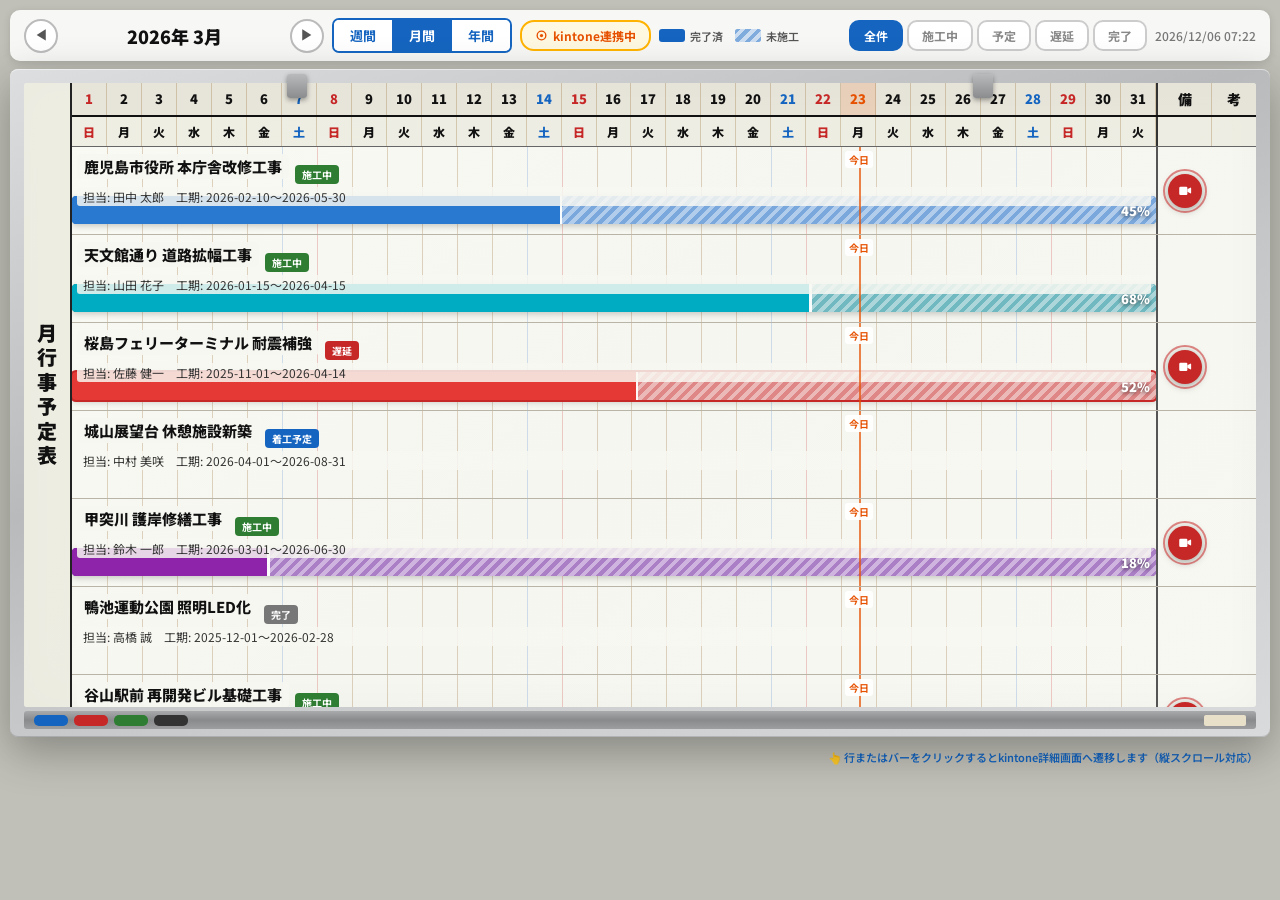
==== commit e4c00cea: "feat: 新デザインindex.html・kintone連携ファイルを追加し、備考欄に現場カメラボタンを設置 - index.html を新デザイン（アルミフレーム型ホワイトボード・純CSS Gan" ====
--- a/index.html
+++ b/index.html
@@ -3,1177 +3,385 @@
 <head>
 <meta charset="UTF-8">
 <meta name="viewport" content="width=device-width, initial-scale=1.0">
-<title>月行事予定表｜情報ホワイトボード</title>
-<link href="https://fonts.googleapis.com/css2?family=Noto+Sans+JP:wght@400;500;700;900&family=Zen+Maru+Gothic:wght@400;500;700&display=swap" rel="stylesheet">
+<title>工事行事予定表 ｜ 情報ホワイトボード</title>
+<link href="https://fonts.googleapis.com/css2?family=Noto+Sans+JP:wght@400;500;700;900&display=swap" rel="stylesheet">
 <style>
-  * { margin: 0; padding: 0; box-sizing: border-box; }
-
-  body {
-    font-family: 'Zen Maru Gothic', 'Noto Sans JP', sans-serif;
-    background: #e8e8e0;
-    min-height: 100vh;
-    display: flex;
-    flex-direction: column;
-    align-items: center;
-    padding: 12px;
-  }
-
-  /* Top toolbar - subtle, outside the board */
-  .toolbar {
-    width: 100%;
-    max-width: 1400px;
-    display: flex;
-    align-items: center;
-    justify-content: space-between;
-    padding: 8px 12px;
-    margin-bottom: 8px;
-    background: rgba(255,255,255,0.7);
-    border-radius: 8px;
-    backdrop-filter: blur(4px);
-  }
-
-  .toolbar-left {
-    display: flex;
-    align-items: center;
-    gap: 10px;
-  }
-
-  .month-nav {
-    display: flex;
-    align-items: center;
-    gap: 6px;
-  }
-
-  .month-nav button {
-    width: 30px; height: 30px;
-    border-radius: 50%;
-    border: 1.5px solid #bbb;
-    background: #fff;
-    color: #666;
-    font-size: 13px;
-    cursor: pointer;
-    transition: all 0.15s;
-  }
-
-  .month-nav button:hover { border-color: #1565c0; color: #1565c0; }
-
-  .month-label {
-    font-size: 16px;
-    font-weight: 900;
-    color: #333;
-    min-width: 150px;
-    text-align: center;
-  }
-
-  .kt-tag {
-    display: inline-flex;
-    align-items: center;
-    gap: 4px;
-    background: #fff8e1;
-    border: 1.5px solid #ffb300;
-    padding: 3px 10px;
-    border-radius: 12px;
-    font-size: 10px;
-    font-weight: 700;
-    color: #e65100;
-  }
-
-  .pills {
-    display: flex;
-    gap: 3px;
-  }
-
-  .pill {
-    padding: 4px 10px;
-    border-radius: 10px;
-    border: 1.5px solid #ccc;
-    background: #fff;
-    font-family: inherit;
-    font-size: 10px;
-    font-weight: 700;
-    color: #888;
-    cursor: pointer;
-    transition: all 0.15s;
-  }
-
-  .pill:hover { border-color: #1565c0; color: #1565c0; }
-  .pill.active { border-color: #1565c0; background: #1565c0; color: #fff; }
-
-  .toolbar-right {
-    display: flex;
-    align-items: center;
-    gap: 8px;
-    font-size: 11px;
-    color: #888;
-  }
-
-  /* 全画面ボタン */
-  .fs-btn {
-    width: 30px; height: 30px;
-    border-radius: 6px;
-    border: 1.5px solid #bbb;
-    background: #fff;
-    color: #666;
-    cursor: pointer;
-    display: flex;
-    align-items: center;
-    justify-content: center;
-    flex-shrink: 0;
-    transition: all 0.15s;
-  }
-  .fs-btn:hover { border-color: #1565c0; color: #1565c0; }
-  .fs-btn svg { display: block; }
-
-  /* ══ 全画面時のレイアウト（html.is-fullscreen 時） ══ */
-  .is-fullscreen body {
-    padding: 0;
-    height: 100vh;
-    overflow: hidden;
-    align-items: stretch;   /* 幅方向を画面いっぱいに */
-  }
-
-  /* ツールバー：角丸なし・フル幅・マージンなし */
-  .is-fullscreen .toolbar {
-    max-width: 100%;
-    border-radius: 0;
-    margin-bottom: 0;
-    flex-shrink: 0;
-  }
-
-  /* スクロールラッパー：残りの高さをすべて使う */
-  .is-fullscreen .wb-scroll-wrapper {
-    flex: 1;
-    max-width: 100%;
-    min-height: 0;
-    overflow: auto;
-    display: flex;
-    justify-content: center;
-    align-items: flex-start;
-  }
-
-  /* コンテナ：幅制限を解除 */
-  .is-fullscreen .wb-container {
-    max-width: none;
-  }
-
-  /* ホワイトボード画像：高さを画面に合わせてフィット、幅は自動 */
-  .is-fullscreen .wb-bg {
-    width: auto;
-    max-width: 100vw;
-    /* JS が --toolbar-h をセット。フォールバックは 52px */
-    max-height: calc(100vh - var(--toolbar-h, 52px));
-  }
-
-  /* ヒントは全画面時に非表示 */
-  .is-fullscreen .hint {
-    display: none;
-  }
-
-  /* ═══ Whiteboard container ═══ */
-  .wb-container {
-    width: 100%;
-    max-width: 1400px;
-    position: relative;
-    /* Maintain whiteboard aspect ratio as base, but allow vertical growth */
-  }
-
-  /* The whiteboard image as background */
-  .wb-bg {
-    width: 100%;
-    display: block;
-    pointer-events: none;
-    user-select: none;
-  }
-
-  /* Overlay grid positioned on top of the image */
-  .wb-overlay {
-    position: absolute;
-    /* These values map to the whiteboard grid area */
-    /* Left edge of day-1 column to right edge of day-31 column */
-    top: 0;
-    left: 0;
-    width: 100%;
-    height: 100%;
-  }
-
-  /* ═══ Row overlays on the whiteboard ═══ */
-  .wb-rows {
-    position: absolute;
-    /* Grid area: from top of first data row to bottom of content */
-    /* Calibrated to the whiteboard image grid lines */
-    top: 14.5%;     /* below 日/曜 header rows */
-    left: 7.2%;     /* right of 月行事予定表 label */
-    width: 85.8%;   /* to left edge of 備考 column */
-    bottom: 2%;
-  }
-
-  .wb-row {
-    position: relative;
-    cursor: pointer;
-    border-bottom: 1px solid transparent;
-    transition: background 0.15s;
-  }
-
-  .wb-row:hover {
-    background: rgba(21, 101, 192, 0.04);
-    border-radius: 2px;
-  }
-
-  .wb-row.expanded {
-    background: rgba(21, 101, 192, 0.06);
-  }
-
-  /* Project label on the left of the row */
-  .row-label {
-    position: absolute;
-    left: 0;
-    top: 1px;
-    width: 100%;
-    height: 100%;
-    display: flex;
-    align-items: flex-start;
-    padding-top: 2px;
-    padding-left: 2px;
-    pointer-events: none;
-    z-index: 3;
-  }
-
-  .row-label-text {
-    font-size: 10px;
-    font-weight: 700;
-    color: #1a1a2e;
-    white-space: nowrap;
-    text-shadow: 
-      1px 1px 0 rgba(255,255,255,0.9),
-      -1px -1px 0 rgba(255,255,255,0.9),
-      1px -1px 0 rgba(255,255,255,0.9),
-      -1px 1px 0 rgba(255,255,255,0.9),
-      0 1px 0 rgba(255,255,255,0.9),
-      0 -1px 0 rgba(255,255,255,0.9);
-    line-height: 1.2;
-    max-width: 100%;
-    overflow: hidden;
-    text-overflow: ellipsis;
-  }
-
-  .row-label-sub {
-    font-size: 8px;
-    font-weight: 500;
-    color: #666;
-    text-shadow: 
-      1px 1px 0 rgba(255,255,255,0.9),
-      -1px -1px 0 rgba(255,255,255,0.9);
-  }
-
-  /* ═══ Gantt bar (marker-drawn) ═══ */
-  .gantt-bar {
-    position: absolute;
-    height: 55%;
-    bottom: 4%;
-    border-radius: 2px;
-    z-index: 2;
-    display: flex;
-    align-items: center;
-    justify-content: center;
-    overflow: hidden;
-    cursor: pointer;
-    transition: transform 0.15s, box-shadow 0.15s;
-    /* Marker-drawn feel */
-    filter: saturate(0.85);
-  }
-
-  .gantt-bar:hover {
-    transform: scaleY(1.3);
-    box-shadow: 0 2px 8px rgba(0,0,0,0.15);
-    filter: saturate(1);
-    z-index: 4;
-  }
-
-  .gantt-bar .bar-text {
-    font-size: 8px;
-    font-weight: 700;
-    color: #fff;
-    text-shadow: 0 1px 2px rgba(0,0,0,0.4);
-    white-space: nowrap;
-    padding: 0 3px;
-    position: relative;
-    z-index: 2;
-  }
-
-  .bar-prog {
-    position: absolute;
-    left: 0; top: 0; height: 100%;
-    background: rgba(255,255,255,0.2);
-    pointer-events: none;
-  }
-
-  /* Marker colors */
-  .mc0 { background: #1565c0; }
-  .mc1 { background: #00838f; }
-  .mc2 { background: #c62828; }
-  .mc3 { background: #2e7d32; }
-  .mc4 { background: #6a1b9a; }
-  .mc5 { background: #546e7a; }
-  .mc6 { background: #e65100; }
-  .mc7 { background: #00695c; }
-
-  .bar-delayed {
-    background-image: repeating-linear-gradient(
-      -45deg, transparent, transparent 3px,
-      rgba(255,255,255,0.18) 3px, rgba(255,255,255,0.18) 6px
-    ) !important;
-  }
-
-  /* Today line */
-  .today-line {
-    position: absolute;
-    top: 0;
-    bottom: 0;
-    width: 2px;
-    background: #e65100;
-    opacity: 0.5;
-    z-index: 1;
-    pointer-events: none;
-  }
-
-  /* ═══ Detail popup (slides down from the board) ═══ */
-  .detail-popup {
-    position: absolute;
-    left: 0;
-    width: 100%;
-    background: rgba(255, 255, 252, 0.97);
-    border: 2px solid #b8bab0;
-    border-radius: 6px;
-    box-shadow: 0 6px 24px rgba(0,0,0,0.12);
-    z-index: 20;
-    overflow: hidden;
-    transform-origin: top;
-    animation: popIn 0.3s ease forwards;
-    backdrop-filter: blur(4px);
-  }
-
-  @keyframes popIn {
-    from { opacity: 0; transform: scaleY(0.8); }
-    to { opacity: 1; transform: scaleY(1); }
-  }
-
-  .detail-header {
-    display: flex;
-    align-items: center;
-    justify-content: space-between;
-    padding: 10px 16px;
-    background: linear-gradient(90deg, #1565c0, #0d47a1);
-    color: #fff;
-  }
-
-  .detail-header h3 {
-    font-size: 14px;
-    font-weight: 700;
-  }
-
-  .detail-close {
-    width: 26px; height: 26px;
-    border-radius: 50%;
-    border: none;
-    background: rgba(255,255,255,0.2);
-    color: #fff;
-    font-size: 14px;
-    cursor: pointer;
-    display: flex;
-    align-items: center;
-    justify-content: center;
-    transition: background 0.15s;
-  }
-
-  .detail-close:hover { background: rgba(255,255,255,0.35); }
-
-  .detail-body {
-    display: grid;
-    grid-template-columns: 1fr 1fr 1fr;
-    gap: 16px;
-    padding: 14px 16px;
-  }
-
-  .db h4 {
-    font-size: 11px;
-    font-weight: 700;
-    color: #1565c0;
-    margin-bottom: 8px;
-    padding-bottom: 4px;
-    border-bottom: 2px solid rgba(21,101,192,0.12);
-  }
-
-  .di {
-    display: flex;
-    justify-content: space-between;
-    padding: 3px 0;
-    font-size: 11px;
-    border-bottom: 1px dotted #e0e0d8;
-  }
-
-  .di:last-child { border-bottom: none; }
-  .di-l { color: #888; }
-  .di-v { color: #333; font-weight: 700; }
-
-  .pbar {
-    width: 100%;
-    height: 7px;
-    background: #e8e8e0;
-    border-radius: 4px;
-    overflow: hidden;
-    margin-top: 6px;
-  }
-
-  .pbar .fill { height: 100%; border-radius: 4px; }
-
-  .stag {
-    display: inline-block;
-    padding: 2px 8px;
-    border-radius: 8px;
-    font-size: 10px;
-    font-weight: 700;
-    border: 1.5px solid;
-  }
-
-  .stag-active { border-color: #2e7d32; color: #2e7d32; background: rgba(46,125,50,0.06); }
-  .stag-upcoming { border-color: #1565c0; color: #1565c0; background: rgba(21,101,192,0.06); }
-  .stag-delayed { border-color: #c62828; color: #c62828; background: rgba(198,40,40,0.06); }
-  .stag-completed { border-color: #888; color: #888; background: rgba(0,0,0,0.03); }
-
-  .ms-i {
-    font-size: 10px;
-    color: #666;
-    padding: 2px 0;
-    display: flex;
-    align-items: center;
-    gap: 5px;
-  }
-
-  .ms-i::before {
-    content: '';
-    width: 5px; height: 5px;
-    background: #e65100;
-    border-radius: 50%;
-    flex-shrink: 0;
-  }
-
-  .nbox {
-    font-size: 11px;
-    color: #666;
-    line-height: 1.6;
-    margin-top: 4px;
-    padding: 6px 8px;
-    background: rgba(0,0,0,0.02);
-    border-radius: 3px;
-    border-left: 3px solid #e65100;
-  }
-
-  /* Hint */
-  .hint {
-    width: 100%;
-    max-width: 1400px;
-    text-align: right;
-    padding: 6px 12px 0;
-    font-size: 10px;
-    font-weight: 600;
-    color: #1565c0;
-    animation: hblink 2.5s ease-in-out infinite;
-  }
-
-  @keyframes hblink { 0%,100%{opacity:1;} 50%{opacity:0.3;} }
-
-  /* Tooltip */
-  .tip {
-    position: fixed;
-    background: #fff;
-    border: 1.5px solid #ccc;
-    border-radius: 6px;
-    padding: 8px 12px;
-    font-size: 11px;
-    pointer-events: none;
-    z-index: 1000;
-    opacity: 0;
-    transition: opacity 0.12s;
-    box-shadow: 0 3px 12px rgba(0,0,0,0.1);
-  }
-
-  .tip.show { opacity: 1; }
-  .tip-n { font-weight: 700; color: #333; }
-  .tip-s { color: #888; font-size: 10px; margin-top: 2px; }
-
-  /* ══ タッチデバイス：ホバーアニメ無効化 → active で代替 ══ */
-  @media (hover: none) and (pointer: coarse) {
-    .gantt-bar:hover {
-      transform: none; box-shadow: none;
-      filter: saturate(0.85); z-index: 2;
-    }
-    .gantt-bar:active {
-      transform: scaleY(1.3);
-      box-shadow: 0 2px 8px rgba(0,0,0,0.15);
-      filter: saturate(1); z-index: 4;
-    }
-    .month-nav button:hover { border-color: #bbb; color: #666; }
-    .pill:hover { border-color: #ccc; color: #888; }
-    .wb-row:hover { background: none; }
-    .wb-row:active { background: rgba(21,101,192,0.06); border-radius: 2px; }
-  }
-
-  /* ══ タブレット（≤ 900px） ══ */
-  @media (max-width: 900px) {
-    body { padding: 6px; }
-    .toolbar { flex-wrap: wrap; gap: 6px; }
-    .toolbar-right { display: none; }
-    .pills { overflow-x: auto; padding-bottom: 2px; }
-    .month-nav button { width: 36px; height: 36px; font-size: 14px; }
-    .pill { padding: 5px 11px; }
-    .detail-body { grid-template-columns: 1fr; }
-  }
-
-  /* ══ スマートフォン（≤ 540px） ══ */
-  @media (max-width: 540px) {
-    body { padding: 4px; }
-    .toolbar { gap: 4px; padding: 6px 8px; }
-    .toolbar-left { flex-wrap: wrap; gap: 5px; }
-    .month-nav button { width: 44px; height: 44px; font-size: 16px; }
-    .month-label { font-size: 14px; min-width: 110px; }
-    .kt-tag { font-size: 9px; }
-    .pill { padding: 7px 12px; font-size: 11px; }
-    .row-label-text { font-size: 12px; }
-    .row-label-sub { font-size: 9px; }
-    .gantt-bar .bar-text { font-size: 10px; }
-    .gantt-bar { height: 65%; }
-    .hint { font-size: 12px; padding: 8px 12px 4px; text-align: center; }
-  }
-
-  /* ══ ホワイトボード横スクロール ══ */
-  .wb-scroll-wrapper {
-    width: 100%;
-    max-width: 1400px;
-    overflow-x: auto;
-    -webkit-overflow-scrolling: touch;
-    scrollbar-width: thin;
-    scrollbar-color: #bbb #f0f0ea;
-  }
-  .wb-scroll-wrapper::-webkit-scrollbar { height: 4px; }
-  .wb-scroll-wrapper::-webkit-scrollbar-track { background: #f0f0ea; border-radius: 2px; }
-  .wb-scroll-wrapper::-webkit-scrollbar-thumb { background: #bbb; border-radius: 2px; }
-
-  @media (max-width: 900px) {
-    .wb-container { min-width: 640px; }
-  }
-  @media (max-width: 540px) {
-    .wb-container { min-width: 560px; }
-  }
-
-  /* ══ モバイル：詳細をボトムシートモーダルで表示 ══ */
-  .detail-backdrop {
-    position: fixed;
-    inset: 0;
-    background: rgba(0,0,0,0.4);
-    z-index: 998;
-    animation: fadeIn 0.2s ease forwards;
-  }
-  @keyframes fadeIn { from { opacity: 0; } to { opacity: 1; } }
-
-  .detail-popup.mobile-modal {
-    position: fixed !important;
-    left: 0 !important;
-    right: 0 !important;
-    bottom: 0 !important;
-    top: auto !important;
-    width: 100% !important;
-    max-height: 82vh;
-    overflow-y: auto;
-    border-radius: 14px 14px 0 0;
-    z-index: 999;
-    animation: slideUp 0.3s ease forwards;
-  }
-  /* モバイルモーダルのドラッグハンドル */
-  .detail-popup.mobile-modal::before {
-    content: '';
-    display: block;
-    width: 36px; height: 4px;
-    background: #ccc;
-    border-radius: 2px;
-    margin: 8px auto 0;
-  }
-  @keyframes slideUp {
-    from { transform: translateY(100%); opacity: 0; }
-    to   { transform: translateY(0);    opacity: 1; }
-  }
-
-  /* ══ 備考欄カメラボタン列 ══ */
-  .wb-cam-col {
-    position: absolute;
-    /* wb-rows と同じ上下、備考欄（93%〜99%）に配置 */
-    top: 14.5%;
-    left: 93.2%;
-    right: 0.5%;
-    bottom: 2%;
-    pointer-events: none; /* 子のみクリック受付 */
-    z-index: 5;
-  }
-
-  /* ══ 現場カメラボタン ══ */
-  .cam-btn {
-    position: absolute;
-    left: 50%;
-    transform: translate(-50%, -50%);
-    pointer-events: auto;
-    width: 22px; height: 22px;
-    border-radius: 50%;
-    border: none;
-    background: #c62828;
-    color: #fff;
-    font-size: 11px;
-    line-height: 1;
-    cursor: pointer;
-    display: flex;
-    align-items: center;
-    justify-content: center;
-    box-shadow: 0 1px 5px rgba(0,0,0,0.35);
-    transition: transform 0.15s, box-shadow 0.15s;
-    padding: 0;
-  }
-  .cam-btn:hover {
-    transform: translate(-50%, -50%) scale(1.2);
-    box-shadow: 0 2px 10px rgba(198,40,40,0.5);
-  }
-  /* 赤いパルスリング（ライブ中感） */
-  .cam-btn::after {
-    content: '';
-    position: absolute;
-    inset: -4px;
-    border-radius: 50%;
-    border: 2px solid #e53935;
-    animation: camPulse 1.8s ease-out infinite;
-    pointer-events: none;
-  }
-  @keyframes camPulse {
-    0%   { transform: scale(1);   opacity: 0.9; }
-    100% { transform: scale(1.8); opacity: 0; }
-  }
-
-  /* ══ 現場カメラ モーダル ══ */
-  .cam-modal {
-    position: fixed;
-    inset: 0;
-    z-index: 3000;
-    display: flex;
-    align-items: center;
-    justify-content: center;
-    animation: fadeIn 0.2s ease forwards;
-  }
-  .cam-backdrop {
-    position: absolute;
-    inset: 0;
-    background: rgba(0,0,0,0.75);
-    cursor: pointer;
-  }
-  .cam-dialog {
-    position: relative;
-    z-index: 1;
-    width: min(900px, 96vw);
-    background: #111;
-    border-radius: 10px;
-    overflow: hidden;
-    box-shadow: 0 12px 48px rgba(0,0,0,0.6);
-    animation: popIn 0.25s ease forwards;
-  }
-  .cam-header {
-    display: flex;
-    align-items: center;
-    justify-content: space-between;
-    padding: 10px 14px;
-    background: linear-gradient(90deg, #b71c1c, #c62828);
-    color: #fff;
-  }
-  .cam-header-left {
-    display: flex;
-    align-items: center;
-    gap: 8px;
-    font-size: 13px;
-    font-weight: 700;
-  }
-  .cam-live-dot {
-    width: 8px; height: 8px;
-    background: #ff5252;
-    border-radius: 50%;
-    animation: camPulse 1.2s ease-out infinite;
-    flex-shrink: 0;
-  }
-  .cam-close {
-    width: 28px; height: 28px;
-    border-radius: 50%;
-    border: none;
-    background: rgba(255,255,255,0.2);
-    color: #fff;
-    font-size: 14px;
-    cursor: pointer;
-    display: flex;
-    align-items: center;
-    justify-content: center;
-    transition: background 0.15s;
-    flex-shrink: 0;
-  }
-  .cam-close:hover { background: rgba(255,255,255,0.35); }
-  .cam-frame-wrap {
-    position: relative;
-    aspect-ratio: 16 / 9;
-    background: #000;
-  }
-  .cam-frame-wrap iframe {
-    position: absolute;
-    inset: 0;
-    width: 100%; height: 100%;
-    border: none;
-    display: block;
-  }
+* { margin:0; padding:0; box-sizing:border-box; }
+body {
+  font-family:'Noto Sans JP','Hiragino Kaku Gothic ProN',sans-serif;
+  background:#c0c0b8; min-height:100vh;
+  display:flex; flex-direction:column; align-items:center;
+  padding:10px; gap:8px;
+}
+.toolbar {
+  width:100%; max-width:1480px;
+  display:flex; align-items:center; gap:8px;
+  padding:8px 14px;
+  background:rgba(255,255,255,0.88); border-radius:10px;
+  box-shadow:0 2px 8px rgba(0,0,0,0.12); flex-wrap:wrap;
+}
+.nav-group{display:flex;align-items:center;gap:6px;}
+.nav-btn{width:34px;height:34px;border-radius:50%;border:2px solid #bbb;background:#fff;font-size:14px;cursor:pointer;display:flex;align-items:center;justify-content:center;color:#555;transition:all 0.15s;}
+.nav-btn:hover{border-color:#1565c0;color:#1565c0;}
+.period-label{font-size:18px;font-weight:900;color:#111;min-width:220px;text-align:center;}
+.view-toggle{display:flex;border:2px solid #1565c0;border-radius:7px;overflow:hidden;}
+.vt{padding:6px 16px;border:none;border-right:1px solid #1565c0;background:#fff;font-family:inherit;font-size:13px;font-weight:700;color:#1565c0;cursor:pointer;transition:all 0.12s;}
+.vt:last-child{border-right:none;}
+.vt.active{background:#1565c0;color:#fff;}
+.vt:hover:not(.active){background:#e8f0ff;}
+.kt-badge{display:flex;align-items:center;gap:5px;background:#fff8e1;border:2px solid #ffb300;padding:5px 13px;border-radius:14px;font-size:12px;font-weight:700;color:#e65100;}
+.legend{display:flex;align-items:center;gap:12px;font-size:11px;color:#555;font-weight:600;}
+.leg-item{display:flex;align-items:center;gap:5px;}
+.leg-box{width:26px;height:13px;border-radius:3px;background:#1565c0;}
+.leg-rem{width:26px;height:13px;border-radius:3px;background:#1565c0;position:relative;overflow:hidden;}
+.leg-rem::after{content:'';position:absolute;inset:0;background:rgba(255,255,255,0.45);background-image:repeating-linear-gradient(-45deg,rgba(255,255,255,0) 0px,rgba(255,255,255,0) 4px,rgba(255,255,255,0.6) 4px,rgba(255,255,255,0.6) 8px);}
+.filter-pills{display:flex;gap:4px;margin-left:auto;}
+.pill{padding:5px 13px;border-radius:10px;border:2px solid #ccc;background:#fff;font-family:inherit;font-size:12px;font-weight:700;color:#888;cursor:pointer;transition:all 0.15s;}
+.pill:hover{border-color:#1565c0;color:#1565c0;}
+.pill.active{border-color:#1565c0;background:#1565c0;color:#fff;}
+.clock{font-size:12px;color:#777;font-weight:500;white-space:nowrap;}
+
+/* ─── Whiteboard Frame ─── */
+.wb-outer{width:100%;max-width:1480px;background:linear-gradient(160deg,#dcdee0 0%,#b8babc 40%,#c4c6c8 55%,#d8dadc 100%);border-radius:8px;padding:14px 14px 30px;box-shadow:0 14px 44px rgba(0,0,0,0.3),inset 0 1px 0 rgba(255,255,255,0.5),inset 0 -1px 0 rgba(0,0,0,0.15);position:relative;}
+.wb-clip{position:absolute;top:5px;width:20px;height:24px;background:linear-gradient(180deg,#b8babc 0%,#8a8c8e 100%);border-radius:3px;box-shadow:0 2px 5px rgba(0,0,0,0.38);}
+.wb-clip-l{left:22%;} .wb-clip-r{right:22%;}
+.wb-tray{position:absolute;bottom:8px;left:14px;right:14px;height:18px;background:linear-gradient(180deg,#a8aaac 0%,#888a8c 50%,#9e9ea0 100%);border-radius:3px;display:flex;align-items:center;gap:6px;padding:0 10px;}
+.wb-pen{width:34px;height:11px;border-radius:5px;}
+.pen-blue{background:#1565c0;} .pen-red{background:#c62828;} .pen-grn{background:#2e7d32;} .pen-blk{background:#333;}
+.wb-eraser{width:42px;height:11px;border-radius:2px;background:#e8e0c8;margin-left:auto;}
+.wb-board{background:linear-gradient(135deg,#fafaf4 0%,#f6f6f0 50%,#f8f8f2 100%);border-radius:3px;overflow:hidden;box-shadow:inset 0 0 40px rgba(0,0,0,0.03);}
+.wb-layout{display:flex;}
+.wb-title{writing-mode:vertical-rl;text-orientation:upright;font-size:20px;font-weight:900;color:#111;padding:24px 7px;border-right:2.5px solid #222;letter-spacing:0.22em;display:flex;align-items:center;justify-content:center;min-width:48px;flex-shrink:0;background:rgba(234,232,220,0.7);}
+.wb-grid-area{flex:1;min-width:0;display:flex;flex-direction:column;}
+
+/* Grid rows – no label column */
+.wb-header,.wb-subheader,.wb-row{display:grid;}
+.wb-header{border-bottom:2.5px solid #111;background:rgba(228,226,214,0.85);}
+.wb-subheader{border-bottom:1.5px solid #666;background:rgba(234,232,220,0.65);}
+.hc{padding:6px 2px;text-align:center;font-weight:900;font-size:13px;color:#111;border-right:1px solid rgba(150,110,50,0.3);overflow:hidden;white-space:nowrap;}
+.hc:last-child{border-right:none;}
+.hc.biko{grid-column:-3/-2;border-left:2.5px solid #333;border-right:1px solid rgba(150,110,50,0.3);font-size:14px;}
+.hc.ko{grid-column:-2/-1;font-size:14px;}
+.hc.sun{color:#c62828;} .hc.sat{color:#1565c0;}
+.hc.today-hc{background:rgba(230,81,0,0.14)!important;color:#e65100!important;font-weight:900;}
+
+/* Scrollable rows */
+.wb-rows{overflow-y:auto;max-height:560px;}
+.wb-rows::-webkit-scrollbar{width:6px;}
+.wb-rows::-webkit-scrollbar-thumb{background:rgba(0,0,0,0.18);border-radius:3px;}
+
+.wb-row{border-bottom:1px solid #b8b4a8;min-height:88px;cursor:pointer;transition:background 0.12s;position:relative;}
+.wb-row:last-child{border-bottom:none;}
+.wb-row:hover{background:rgba(21,101,192,0.05);}
+
+/* Gantt spans all day cols (grid-column: 1 / -3) */
+.row-gantt{grid-column:1 / -3;position:relative;overflow:hidden;}
+.row-biko{grid-column:-3/-2;border-left:2.5px solid #555;}
+.row-ko{grid-column:-2/-1;}
+
+/* Column separators */
+.csep{position:absolute;top:0;bottom:0;width:1px;background:rgba(150,110,50,0.28);pointer-events:none;z-index:1;}
+.csep.sun{background:rgba(198,40,40,0.22);}
+.csep.sat{background:rgba(21,101,192,0.18);}
+.csep.today{width:2px;z-index:5;background:rgba(230,81,0,0.7);}
+.today-tag{position:absolute;top:4px;font-size:10px;font-weight:700;color:#e65100;background:rgba(255,255,255,0.93);padding:1px 4px;border-radius:3px;white-space:nowrap;transform:translateX(-50%);pointer-events:none;z-index:6;}
+
+/* Project label – larger text */
+.plbl{position:absolute;top:7px;left:5px;right:5px;z-index:3;pointer-events:none;display:flex;flex-direction:column;gap:3px;}
+.pname{font-size:15px;font-weight:800;color:#111;white-space:nowrap;overflow:hidden;text-overflow:ellipsis;background:rgba(248,248,242,0.92);padding:2px 7px;border-radius:4px;display:inline-block;max-width:100%;}
+.psub{font-size:12px;color:#333;white-space:nowrap;overflow:hidden;text-overflow:ellipsis;background:rgba(248,248,242,0.84);padding:1px 6px;border-radius:3px;display:inline-block;max-width:100%;}
+.sbadge{display:inline-block;margin-left:6px;padding:2px 7px;border-radius:4px;font-size:10px;font-weight:700;vertical-align:middle;}
+.sb-active{background:#2e7d32;color:#fff;} .sb-upcoming{background:#1565c0;color:#fff;}
+.sb-delayed{background:#c62828;color:#fff;} .sb-completed{background:#777;color:#fff;}
+
+/* Gantt bar */
+.gbar{position:absolute;bottom:10px;height:28px;border-radius:4px;z-index:2;overflow:visible;box-shadow:0 2px 6px rgba(0,0,0,0.2);transition:height 0.12s,bottom 0.12s,box-shadow 0.12s;}
+.gbar:hover{height:34px;bottom:7px;box-shadow:0 4px 14px rgba(0,0,0,0.28);z-index:10;}
+.gbar-inner{position:absolute;inset:0;border-radius:4px;overflow:hidden;}
+.gd{position:absolute;left:0;top:0;bottom:0;border-radius:4px 0 0 4px;}
+.gr{position:absolute;top:0;bottom:0;right:0;background:rgba(255,255,255,0.44);background-image:repeating-linear-gradient(-45deg,rgba(255,255,255,0) 0px,rgba(255,255,255,0) 4px,rgba(255,255,255,0.42) 4px,rgba(255,255,255,0.42) 8px);border-radius:0 4px 4px 0;}
+.gdiv{position:absolute;top:0;bottom:0;width:2.5px;background:rgba(255,255,255,0.95);z-index:2;}
+.gpct{position:absolute;right:6px;top:50%;transform:translateY(-50%);font-size:13px;font-weight:900;color:#fff;text-shadow:0 1px 4px rgba(0,0,0,0.65);z-index:3;pointer-events:none;white-space:nowrap;}
+.gpct-out{position:absolute;top:50%;left:calc(100% + 5px);transform:translateY(-50%);font-size:12px;font-weight:900;color:#333;white-space:nowrap;z-index:10;pointer-events:none;background:rgba(248,248,242,0.92);padding:1px 4px;border-radius:3px;}
+.bc0{background:#1565c0;} .bc0 .gd{background:#2979d0;}
+.bc1{background:#00838f;} .bc1 .gd{background:#00acc1;}
+.bc2{background:#c62828;} .bc2 .gd{background:#e53935;}
+.bc3{background:#2e7d32;} .bc3 .gd{background:#43a047;}
+.bc4{background:#6a1b9a;} .bc4 .gd{background:#8e24aa;}
+.bc5{background:#546e7a;} .bc5 .gd{background:#6d8a96;}
+.bc6{background:#e65100;} .bc6 .gd{background:#f4511e;}
+.bc7{background:#00695c;} .bc7 .gd{background:#00897b;}
+.gbar.delayed{box-shadow:0 0 0 2px #c62828,0 2px 6px rgba(0,0,0,0.2);}
+
+/* kintone hover hint */
+.kt-hint{position:absolute;bottom:10px;right:8px;font-size:11px;font-weight:700;color:#1565c0;background:rgba(255,255,255,0.93);padding:2px 8px;border-radius:10px;border:1px solid #1565c0;opacity:0;transition:opacity 0.15s;pointer-events:none;white-space:nowrap;z-index:8;}
+.wb-row:hover .kt-hint{opacity:1;}
+
+.hint{width:100%;max-width:1480px;text-align:right;padding:4px 12px 0;font-size:11px;font-weight:600;color:#1565c0;animation:blink 2.5s ease-in-out infinite;}
+@keyframes blink{0%,100%{opacity:1}50%{opacity:0.3}}
+.tooltip{position:fixed;background:#fff;border:1.5px solid #ccc;border-radius:6px;padding:8px 12px;font-size:12px;pointer-events:none;z-index:9999;opacity:0;transition:opacity 0.12s;box-shadow:0 3px 12px rgba(0,0,0,0.12);}
+.tooltip.show{opacity:1;}
+.tt-n{font-weight:700;color:#111;}
+.tt-s{font-size:11px;color:#888;margin-top:2px;}
+@media(max-width:900px){.filter-pills{margin-left:0;}body{padding:5px;}}
+
+/* Camera button */
+.cam-btn{width:34px;height:34px;border-radius:50%;border:none;background:#c62828;cursor:pointer;display:flex;align-items:center;justify-content:center;box-shadow:0 2px 8px rgba(0,0,0,0.35);flex-shrink:0;position:relative;z-index:5;}
+.cam-btn::before{content:'';position:absolute;inset:-5px;border-radius:50%;border:2.5px solid rgba(198,40,40,0.55);animation:camring 1.8s ease-in-out infinite;}
+@keyframes camring{0%,100%{transform:scale(1);opacity:1}50%{transform:scale(1.35);opacity:0}}
+.cam-btn svg{pointer-events:none;}
+.row-biko{display:flex;align-items:center;justify-content:center;}
+/* Camera modal */
+#camModal{display:none;position:fixed;inset:0;background:rgba(0,0,0,0.82);z-index:9000;align-items:center;justify-content:center;flex-direction:column;gap:12px;}
+.cam-modal-inner{background:#111;border-radius:12px;overflow:hidden;box-shadow:0 20px 60px rgba(0,0,0,0.7);max-width:900px;width:92vw;}
+.cam-modal-head{display:flex;align-items:center;justify-content:space-between;padding:10px 16px;background:#1a1a1a;}
+#camTitle{color:#fff;font-size:15px;font-weight:700;}
+.cam-close{background:none;border:none;color:#aaa;font-size:26px;cursor:pointer;line-height:1;padding:0 4px;transition:color 0.12s;}
+.cam-close:hover{color:#fff;}
+.cam-frame-wrap{position:relative;padding-bottom:56.25%;}
+#camFrame{position:absolute;inset:0;width:100%;height:100%;border:none;}
 </style>
 </head>
 <body>
 
-<!-- Toolbar (outside the board) -->
 <div class="toolbar">
-  <div class="toolbar-left">
-    <div class="month-nav">
-      <button id="prevM">◀</button>
-      <span class="month-label" id="mLabel"></span>
-      <button id="nextM">▶</button>
+  <div class="nav-group">
+    <button class="nav-btn" id="prevBtn">◀</button>
+    <span class="period-label" id="periodLabel">---</span>
+    <button class="nav-btn" id="nextBtn">▶</button>
+  </div>
+  <div class="view-toggle">
+    <button class="vt" data-v="week">週間</button>
+    <button class="vt active" data-v="month">月間</button>
+    <button class="vt" data-v="year">年間</button>
+  </div>
+  <div class="kt-badge">
+    <svg width="13" height="13" viewBox="0 0 24 24" fill="none">
+      <circle cx="12" cy="12" r="8" stroke="#e65100" stroke-width="2.5"/>
+      <circle cx="12" cy="12" r="3" fill="#e65100"/>
+    </svg>
+    kintone連携中
+  </div>
+  <div class="legend">
+    <span class="leg-item"><span class="leg-box"></span>完了済</span>
+    <span class="leg-item"><span class="leg-rem"></span>未施工</span>
+  </div>
+  <div class="filter-pills">
+    <button class="pill active" data-f="all">全件</button>
+    <button class="pill" data-f="active">施工中</button>
+    <button class="pill" data-f="upcoming">予定</button>
+    <button class="pill" data-f="delayed">遅延</button>
+    <button class="pill" data-f="completed">完了</button>
+  </div>
+  <span class="clock" id="clock"></span>
+</div>
+
+<div class="wb-outer">
+  <div class="wb-clip wb-clip-l"></div>
+  <div class="wb-clip wb-clip-r"></div>
+  <div class="wb-board">
+    <div class="wb-layout">
+      <div class="wb-title">月行事予定表</div>
+      <div class="wb-grid-area" id="wbGrid">
+        <div class="wb-header"    id="wbHeader"></div>
+        <div class="wb-subheader" id="wbSubHeader"></div>
+        <div class="wb-rows"      id="wbRows"></div>
+      </div>
     </div>
-    <div class="kt-tag">
-      <svg width="12" height="12" viewBox="0 0 24 24" fill="none"><circle cx="12" cy="12" r="8" stroke="#e65100" stroke-width="2.5"/><circle cx="12" cy="12" r="3" fill="#e65100"/></svg>
-      kintone
-    </div>
-    <div class="pills">
-      <button class="pill active" data-f="all">全件</button>
-      <button class="pill" data-f="active">施工中</button>
-      <button class="pill" data-f="upcoming">予定</button>
-      <button class="pill" data-f="delayed">遅延</button>
-      <button class="pill" data-f="completed">完了</button>
-    </div>
-  </div>
-  <div class="toolbar-right">
-    <button class="fs-btn" id="fsBtn" title="全画面表示">
-      <!-- 全画面ON アイコン（4隅矢印） -->
-      <svg id="fsIconExpand" width="14" height="14" viewBox="0 0 24 24" fill="none" stroke="currentColor" stroke-width="2.2" stroke-linecap="round" stroke-linejoin="round">
-        <polyline points="15 3 21 3 21 9"/><polyline points="9 21 3 21 3 15"/>
-        <line x1="21" y1="3" x2="14" y2="10"/><line x1="3" y1="21" x2="10" y2="14"/>
-      </svg>
-      <!-- 全画面OFF アイコン（縮小） -->
-      <svg id="fsIconCompress" width="14" height="14" viewBox="0 0 24 24" fill="none" stroke="currentColor" stroke-width="2.2" stroke-linecap="round" stroke-linejoin="round" style="display:none">
-        <polyline points="4 14 10 14 10 20"/><polyline points="20 10 14 10 14 4"/>
-        <line x1="10" y1="14" x2="3" y2="21"/><line x1="21" y1="3" x2="14" y2="10"/>
-      </svg>
-    </button>
-    <span id="clock"></span>
+  </div>
+  <div class="wb-tray">
+    <div class="wb-pen pen-blue"></div><div class="wb-pen pen-red"></div>
+    <div class="wb-pen pen-grn"></div><div class="wb-pen pen-blk"></div>
+    <div class="wb-eraser"></div>
   </div>
 </div>
 
-<!-- Whiteboard（小画面では横スクロール） -->
-<div class="wb-scroll-wrapper">
-  <div class="wb-container" id="wbContainer">
-    <img src="whiteboard_bg.png" class="wb-bg" id="wbImg" alt="whiteboard">
-    <div class="wb-overlay">
-      <div class="wb-rows" id="wbRows"></div>
-      <div class="wb-cam-col" id="wbCamCol"></div>
-    </div>
-  </div>
-</div>
-
-<div class="hint">👆 バーまたは行を押下すると工事詳細が展開されます</div>
-
-<!-- Tooltip -->
-<div class="tip" id="tip"></div>
-
-<!-- 現場カメラ モーダル -->
-<div class="cam-modal" id="camModal" style="display:none" role="dialog" aria-modal="true">
-  <div class="cam-backdrop" id="camBackdrop"></div>
-  <div class="cam-dialog">
-    <div class="cam-header">
-      <div class="cam-header-left">
-        <div class="cam-live-dot"></div>
-        <span id="camTitle">現場ライブカメラ</span>
-      </div>
-      <button class="cam-close" id="camClose" title="閉じる (Esc)">✕</button>
+<div id="camModal">
+  <div class="cam-modal-inner">
+    <div class="cam-modal-head">
+      <span id="camTitle"></span>
+      <button class="cam-close" onclick="closeCam()">✕</button>
     </div>
     <div class="cam-frame-wrap">
-      <iframe id="camFrame" src="" allow="autoplay; encrypted-media" allowfullscreen></iframe>
+      <iframe id="camFrame" src="" allowfullscreen allow="autoplay; encrypted-media"></iframe>
     </div>
   </div>
 </div>
 
+<div class="hint">👆 行またはバーをクリックするとkintone詳細画面へ遷移します（縦スクロール対応）</div>
+<div class="tooltip" id="tooltip"></div>
+
 <script>
-// ═══ Data ═══
-const P = [
-  { id:"KJ-2026-001", name:"鹿児島市役所 本庁舎改修工事", client:"鹿児島市", mgr:"田中 太郎",
-    status:"active", s:"2026-02-10", e:"2026-05-30", prog:45,
-    budget:158000000, spent:68500000, cat:"公共建築", loc:"鹿児島市山下町11-1", wk:24,
-    notes:"2F〜4Fの内装改修。3月末までに2F完了予定。",
-    ms:["2F完了 (3/31)","3F完了 (4/30)","検査 (5/25)"],
-    cam:"https://www.youtube.com/embed/Hmmk0eYn0cw?autoplay=1" },
-  { id:"KJ-2026-002", name:"天文館通り 道路拡幅工事", client:"鹿児島県", mgr:"山田 花子",
-    status:"active", s:"2026-01-15", e:"2026-04-15", prog:68,
-    budget:92000000, spent:61200000, cat:"土木", loc:"鹿児島市千日町", wk:18,
-    notes:"夜間工事区間あり（22:00-5:00）。騒音対策実施中。",
-    ms:["路盤完了 (3/15)","舗装 (4/01)","開放 (4/15)"],
-    cam:"https://www.youtube.com/embed/Hmmk0eYn0cw?autoplay=1" },
-  { id:"KJ-2026-003", name:"桜島フェリーターミナル 耐震補強", client:"鹿児島市船舶部", mgr:"佐藤 健一",
-    status:"delayed", s:"2025-11-01", e:"2026-03-31", prog:52,
-    budget:245000000, spent:142000000, cat:"港湾", loc:"鹿児島市桜島横山町", wk:32,
-    notes:"⚠ 資材調達遅延により2週間の工期遅れ。完了予定4/14に変更。",
-    ms:["基礎完了 (1/31)","上部工 (3/15)","完了予定 (4/14)"],
-    cam:"https://www.youtube.com/embed/Hmmk0eYn0cw?autoplay=1" },
-  { id:"KJ-2026-004", name:"城山展望台 休憩施設新築", client:"鹿児島市観光課", mgr:"中村 美咲",
-    status:"upcoming", s:"2026-04-01", e:"2026-08-31", prog:0,
-    budget:78000000, spent:0, cat:"建築", loc:"鹿児島市城山町", wk:0,
-    notes:"4月着工予定。景観審査は3月に承認済み。",
-    ms:["着工 (4/01)","上棟 (6/15)","竣工 (8/31)"],
-    cam:"https://www.youtube.com/embed/Hmmk0eYn0cw?autoplay=1" },
-  { id:"KJ-2026-005", name:"甲突川 護岸修繕工事", client:"鹿児島県土木部", mgr:"鈴木 一郎",
-    status:"active", s:"2026-03-01", e:"2026-06-30", prog:18,
-    budget:64000000, spent:9800000, cat:"河川", loc:"鹿児島市甲突町", wk:12,
-    notes:"渇水期に合わせた施工。梅雨前の完了を目指す。",
-    ms:["仮締切 (3/10)","本体工 (5/01)","撤去 (6/25)"],
-    cam:"https://www.youtube.com/embed/Hmmk0eYn0cw?autoplay=1" },
-  { id:"KJ-2026-006", name:"鴨池運動公園 照明LED化", client:"鹿児島市", mgr:"高橋 誠",
-    status:"completed", s:"2025-12-01", e:"2026-02-28", prog:100,
-    budget:35000000, spent:33200000, cat:"電気設備", loc:"鹿児島市与次郎2丁目", wk:0,
-    notes:"全灯具のLED化完了。検査合格済み。",
-    ms:["野球場完了 (1/15)","陸上競技場 (2/10)","検査 (2/25)"],
-    cam:"https://www.youtube.com/embed/Hmmk0eYn0cw?autoplay=1" },
-  { id:"KJ-2026-007", name:"谷山駅前 再開発ビル基礎工事", client:"谷山駅前再開発組合", mgr:"伊藤 大輔",
-    status:"active", s:"2026-01-20", e:"2026-07-31", prog:30,
-    budget:420000000, spent:118000000, cat:"建築", loc:"鹿児島市谷山中央1丁目", wk:45,
-    notes:"杭打ち完了。地下躯体工事に移行中。",
-    ms:["杭完了 (3/01)","地下躯体 (5/15)","1F床 (7/31)"],
-    cam:"https://www.youtube.com/embed/Hmmk0eYn0cw?autoplay=1" },
-  { id:"KJ-2026-008", name:"指宿スカイライン 法面補修", client:"NEXCO西日本", mgr:"渡辺 裕子",
-    status:"upcoming", s:"2026-04-15", e:"2026-06-15", prog:0,
-    budget:52000000, spent:0, cat:"道路", loc:"鹿児島市田上8丁目", wk:0,
-    notes:"片側交互通行規制あり。夜間作業主体。",
-    ms:["着手 (4/15)","モルタル吹付 (5/20)","完了 (6/15)"],
-    cam:"https://www.youtube.com/embed/Hmmk0eYn0cw?autoplay=1" }
+const P=[
+  {id:"KJ-2026-001",name:"鹿児島市役所 本庁舎改修工事",   client:"鹿児島市",          mgr:"田中 太郎",status:"active",   s:"2026-02-10",e:"2026-05-30",prog:45, budget:158000000,spent:68500000, cat:"公共建築",loc:"鹿児島市山下町11-1",   wk:24,cam:"https://www.youtube.com/embed/Hmmk0eYn0cw?autoplay=1"},
+  {id:"KJ-2026-002",name:"天文館通り 道路拡幅工事",        client:"鹿児島県",          mgr:"山田 花子",status:"active",   s:"2026-01-15",e:"2026-04-15",prog:68, budget:92000000, spent:61200000, cat:"土木",    loc:"鹿児島市千日町",      wk:18},
+  {id:"KJ-2026-003",name:"桜島フェリーターミナル 耐震補強",client:"鹿児島市船舶部",    mgr:"佐藤 健一",status:"delayed",  s:"2025-11-01",e:"2026-04-14",prog:52, budget:245000000,spent:142000000,cat:"港湾",    loc:"鹿児島市桜島横山町",  wk:32,cam:"https://www.youtube.com/embed/Hmmk0eYn0cw?autoplay=1"},
+  {id:"KJ-2026-004",name:"城山展望台 休憩施設新築",        client:"鹿児島市観光課",    mgr:"中村 美咲",status:"upcoming", s:"2026-04-01",e:"2026-08-31",prog:0,  budget:78000000, spent:0,        cat:"建築",    loc:"鹿児島市城山町",      wk:0},
+  {id:"KJ-2026-005",name:"甲突川 護岸修繕工事",            client:"鹿児島県土木部",    mgr:"鈴木 一郎",status:"active",   s:"2026-03-01",e:"2026-06-30",prog:18, budget:64000000, spent:9800000,  cat:"河川",    loc:"鹿児島市甲突町",      wk:12,cam:"https://www.youtube.com/embed/Hmmk0eYn0cw?autoplay=1"},
+  {id:"KJ-2026-006",name:"鴨池運動公園 照明LED化",         client:"鹿児島市",          mgr:"高橋 誠",  status:"completed",s:"2025-12-01",e:"2026-02-28",prog:100,budget:35000000, spent:33200000, cat:"電気設備",loc:"鹿児島市与次郎2丁目", wk:0},
+  {id:"KJ-2026-007",name:"谷山駅前 再開発ビル基礎工事",    client:"谷山駅前再開発組合",mgr:"伊藤 大輔",status:"active",   s:"2026-01-20",e:"2026-07-31",prog:30, budget:420000000,spent:118000000,cat:"建築",    loc:"鹿児島市谷山中央1丁目",wk:45,cam:"https://www.youtube.com/embed/Hmmk0eYn0cw?autoplay=1"},
+  {id:"KJ-2026-008",name:"指宿スカイライン 法面補修",       client:"NEXCO西日本",       mgr:"渡辺 裕子",status:"upcoming", s:"2026-04-15",e:"2026-06-15",prog:0,  budget:52000000, spent:0,        cat:"道路",    loc:"鹿児島市田上8丁目",   wk:0},
 ];
-
 const SL={active:'施工中',upcoming:'着工予定',delayed:'遅延',completed:'完了'};
-const today=new Date(2026,2,23);
-const isTouch = 'ontouchstart' in window || navigator.maxTouchPoints > 0;
-let vY=2026, vM=2, filt='all', openId=null;
-
-function dim(y,m){return new Date(y,m+1,0).getDate();}
-function pd(s){const[y,m,d]=s.split('-').map(Number);return new Date(y,m-1,d);}
-function yen(n){
-  if(n>=100000000)return(n/100000000).toFixed(1)+'億円';
-  if(n>=10000)return Math.round(n/10000).toLocaleString()+'万円';
-  return n.toLocaleString()+'円';
-}
-function fl(){return filt==='all'?P:P.filter(p=>p.status===filt);}
-
-// ═══ Grid calibration ═══
-// These percentages map to the whiteboard image grid
-// Horizontal: day columns span from ~7.5% (day 1 left edge) to ~91.5% (day 31 right edge)
-const GRID_LEFT = 7.8;   // % from left where day-1 starts
-const GRID_RIGHT = 91.0; // % from left where day-31 ends
-const GRID_WIDTH = GRID_RIGHT - GRID_LEFT;
-
-// Vertical: rows area
-// The wb-rows div already handles top/bottom positioning
-// We divide available height evenly among visible projects
-
-function render() {
-  const days = dim(vY, vM);
-  const mn = ['1月','2月','3月','4月','5月','6月','7月','8月','9月','10月','11月','12月'];
-  document.getElementById('mLabel').textContent = `${vY}年 ${mn[vM]}`;
-
-  const list = fl();
-  const container = document.getElementById('wbRows');
-  container.innerHTML = '';
-
-  // Calculate row height - distribute evenly across available space
-  // The whiteboard has ~8 visible row lines
-  const maxRows = Math.max(list.length, 1);
-  const rowH = 100 / maxRows;
-
-  list.forEach((p, idx) => {
-    const ci = idx % 8;
-
-    // Row element
-    const row = document.createElement('div');
-    row.className = `wb-row ${openId===p.id?'expanded':''}`;
-    row.style.cssText = `height:${rowH}%;position:relative;`;
-    row.onclick = () => toggleDetail(p.id, row);
-
-    // Label text (project name above the bar)
-    const lbl = document.createElement('div');
-    lbl.className = 'row-label';
-    lbl.innerHTML = `<div><div class="row-label-text">${p.name}</div><div class="row-label-sub">${p.mgr}　${p.s}～${p.e}</div></div>`;
-    row.appendChild(lbl);
-
-    // Gantt bar
-    const pS = pd(p.s), pE = pd(p.e);
-    const mS = new Date(vY, vM, 1), mE = new Date(vY, vM, days);
-
-    if (pS <= mE && pE >= mS) {
-      const sd = pS < mS ? 1 : pS.getDate();
-      const ed = pE > mE ? days : pE.getDate();
-
-      // Position as % of the wb-rows area (which already starts at GRID_LEFT)
-      // But wb-rows spans the full grid area, so we need to map day columns within it
-      // Day columns occupy from 0% to ~97% of wb-rows width (since wb-rows left=7.2%, width=85.8%)
-      // Actually, the day columns within the whiteboard start right at the wb-rows left edge
-      // and end before the 備考 column
-
-      // Within wb-rows: day 1 starts at 0%, day 31 ends at ~96%
-      const dayWidth = 96.0 / days;
-      const barLeft = (sd - 1) * dayWidth;
-      const barWidth = (ed - sd + 1) * dayWidth;
-
-      const bar = document.createElement('div');
-      bar.className = `gantt-bar mc${ci} ${p.status === 'delayed' ? 'bar-delayed' : ''}`;
-      bar.style.cssText = `left:${barLeft}%;width:${barWidth}%;`;
-
-      bar.innerHTML = `<div class="bar-prog" style="width:${p.prog}%"></div>
-        <span class="bar-text">${p.prog > 0 ? p.prog + '%' : ''}</span>`;
-
-      if (!isTouch) {
-        bar.onmouseenter = (ev) => showTip(ev, p);
-        bar.onmouseleave = hideTip;
-      }
-      bar.onclick = (ev) => { ev.stopPropagation(); toggleDetail(p.id, row); };
-
-      row.appendChild(bar);
+const DOW=['日','月','火','水','木','金','土'];
+const MON=['1月','2月','3月','4月','5月','6月','7月','8月','9月','10月','11月','12月'];
+const TODAY=new Date(2026,2,23);
+let view='month',vDate=new Date(2026,2,1),filt='all';
+
+const pd=s=>{const[y,m,d]=s.split('-').map(Number);return new Date(y,m-1,d);};
+const proj=()=>filt==='all'?P:P.filter(p=>p.status===filt);
+
+function cfg(){
+  if(view==='week'){
+    const d=new Date(vDate),dow=d.getDay();
+    const mon=new Date(d);mon.setDate(d.getDate()-(dow===0?6:dow-1));
+    const cols=Array.from({length:7},(_,i)=>{const dd=new Date(mon);dd.setDate(mon.getDate()+i);return dd;});
+    const last=cols[6];
+    return{type:'week',cols,label:`${cols[0].getFullYear()}年 ${cols[0].getMonth()+1}/${cols[0].getDate()}〜${last.getMonth()+1}/${last.getDate()}（週間）`,sub:false};
+  }else if(view==='month'){
+    const y=vDate.getFullYear(),m=vDate.getMonth(),days=new Date(y,m+1,0).getDate();
+    return{type:'month',cols:Array.from({length:days},(_,i)=>new Date(y,m,i+1)),label:`${y}年 ${MON[m]}`,sub:true};
+  }else{
+    const y=vDate.getFullYear();
+    return{type:'year',cols:Array.from({length:12},(_,i)=>new Date(y,i,1)),label:`${y}年（年間）`,sub:false};
+  }
+}
+
+function barPos(p,c){
+  const pS=pd(p.s),pE=pd(p.e),first=c.cols[0],last=c.cols[c.cols.length-1];
+  const end=new Date(last.getFullYear(),last.getMonth(),last.getDate()+1);
+  if(pS>=end||pE<first)return null;
+  const total=end-first,bS=Math.max(pS.getTime(),first.getTime()),bE=Math.min(pE.getTime()+86400000,end.getTime());
+  return{left:(bS-first)/total*100,width:(bE-bS)/total*100};
+}
+
+function todayPct(c){
+  const first=c.cols[0],last=c.cols[c.cols.length-1];
+  const end=new Date(last.getFullYear(),last.getMonth(),last.getDate()+1);
+  if(TODAY<first||TODAY>=end)return null;
+  return(TODAY.getTime()-first.getTime()+43200000)/(end-first)*100;
+}
+
+function sepPcts(c){
+  const first=c.cols[0],last=c.cols[c.cols.length-1];
+  const end=new Date(last.getFullYear(),last.getMonth(),last.getDate()+1);
+  const total=end-first;
+  return c.cols.slice(0,-1).map((col,i)=>({pct:(c.cols[i+1]-first)/total*100,dow:c.cols[i+1].getDay()}));
+}
+
+function render(){
+  const c=cfg();
+  document.getElementById('periodLabel').textContent=c.label;
+  // No label column: repeat(N,1fr) 56px 44px
+  const tpl=`repeat(${c.cols.length},1fr) 56px 44px`;
+  renderHeader(c,tpl); renderRows(c,tpl);
+}
+
+const setTpl=(el,tpl)=>{el.style.gridTemplateColumns=tpl;};
+
+function renderHeader(c,tpl){
+  const hdr=document.getElementById('wbHeader'),sub=document.getElementById('wbSubHeader');
+  hdr.innerHTML='';sub.innerHTML='';setTpl(hdr,tpl);
+  const mk=(txt,cls)=>{const d=document.createElement('div');d.className='hc '+cls;d.innerHTML=txt;return d;};
+  c.cols.forEach(col=>{
+    const dow=col.getDay(),isToday=col.toDateString()===TODAY.toDateString();
+    let cls='',txt='';
+    if(c.type==='month'){txt=col.getDate();cls=dow===0?'sun':dow===6?'sat':'';}
+    else if(c.type==='week'){txt=`${DOW[dow]}<br><span style="font-size:11px;font-weight:500">${col.getMonth()+1}/${col.getDate()}</span>`;cls=dow===0?'sun':dow===6?'sat':'';}
+    else{txt=MON[col.getMonth()];}
+    if(isToday)cls+=' today-hc';
+    hdr.appendChild(mk(txt,cls.trim()));
+  });
+  hdr.appendChild(mk('備','biko'));hdr.appendChild(mk('考','ko'));
+  if(c.sub){
+    sub.style.display='';setTpl(sub,tpl);
+    c.cols.forEach(col=>{const dow=col.getDay();const el=mk(DOW[dow],dow===0?'sun':dow===6?'sat':'');el.style.fontSize='12px';sub.appendChild(el);});
+    sub.appendChild(mk('','biko'));sub.appendChild(mk('','ko'));
+  }else sub.style.display='none';
+}
+
+function renderRows(c,tpl){
+  const ct=document.getElementById('wbRows');ct.innerHTML='';
+  const list=proj(),seps=sepPcts(c),tdp=todayPct(c);
+  if(!list.length){
+    const e=document.createElement('div');e.style.cssText='padding:36px;text-align:center;color:#999;font-size:15px;';
+    e.textContent='該当する工事がありません';ct.appendChild(e);return;
+  }
+  list.forEach((p)=>{
+    const ci=P.indexOf(p)%8;
+    const row=document.createElement('div');row.className='wb-row';setTpl(row,tpl);
+    row.onclick=()=>location.href=`kintone.html?id=${p.id}`;
+    const ga=document.createElement('div');ga.className='row-gantt';
+    seps.forEach(s=>{const l=document.createElement('div');l.className='csep'+(s.dow===0?' sun':s.dow===6?' sat':'');l.style.left=s.pct+'%';ga.appendChild(l);});
+    if(tdp!==null){
+      const tl=document.createElement('div');tl.className='csep today';tl.style.left=tdp+'%';ga.appendChild(tl);
+      const tt=document.createElement('div');tt.className='today-tag';tt.style.left=tdp+'%';tt.textContent='今日';ga.appendChild(tt);
     }
-
-    // Today line
-    if (vY === today.getFullYear() && vM === today.getMonth()) {
-      const dayWidth = 96.0 / days;
-      const tl = document.createElement('div');
-      tl.className = 'today-line';
-      tl.style.left = `${(today.getDate() - 0.5) * dayWidth}%`;
-      row.appendChild(tl);
+    const pl=document.createElement('div');pl.className='plbl';
+    pl.innerHTML=`<div><span class="pname">${p.name}</span><span class="sbadge sb-${p.status}">${SL[p.status]}</span></div><span class="psub">担当: ${p.mgr}　工期: ${p.s}〜${p.e}</span>`;
+    ga.appendChild(pl);
+    const bp=barPos(p,c);
+    if(bp){
+      const bar=document.createElement('div');
+      bar.className=`gbar bc${ci}${p.status==='delayed'?' delayed':''}`;
+      bar.style.left=bp.left+'%';bar.style.width=Math.max(bp.width,0.4)+'%';
+      const inner=document.createElement('div');inner.className='gbar-inner';
+      if(p.prog>0){const gd=document.createElement('div');gd.className='gd';gd.style.width=p.prog+'%';inner.appendChild(gd);}
+      if(p.prog<100){const gr=document.createElement('div');gr.className='gr';gr.style.left=p.prog+'%';inner.appendChild(gr);}
+      if(p.prog>0&&p.prog<100){const dv=document.createElement('div');dv.className='gdiv';dv.style.left=p.prog+'%';inner.appendChild(dv);}
+      bar.appendChild(inner);
+      const pct=document.createElement('span');pct.className=bp.width<8?'gpct-out':'gpct';pct.textContent=p.prog+'%';bar.appendChild(pct);
+      bar.onmouseenter=ev=>showTip(ev,p);bar.onmouseleave=hideTip;
+      bar.onclick=ev=>{ev.stopPropagation();location.href=`kintone.html?id=${p.id}`;};
+      ga.appendChild(bar);
     }
-
-    container.appendChild(row);
+    const hint=document.createElement('div');hint.className='kt-hint';hint.textContent='📋 kintoneで詳細を見る →';ga.appendChild(hint);
+    row.appendChild(ga);
+    const bc=document.createElement('div');bc.className='row-biko';
+    if(p.cam){
+      const cb=document.createElement('button');
+      cb.className='cam-btn';cb.title=p.name+'　現場ライブカメラ';
+      cb.innerHTML='<svg width="15" height="15" viewBox="0 0 24 24" fill="none"><path d="M15 10l4.553-2.529A1 1 0 0121 8.44v7.12a1 1 0 01-1.447.889L15 14v-4z" fill="#fff"/><rect x="2" y="6" width="13" height="13" rx="2" fill="#fff"/></svg>';
+      cb.onclick=ev=>{ev.stopPropagation();openCam(p.cam,p.name);};
+      bc.appendChild(cb);
+    }
+    row.appendChild(bc);
+    const kc=document.createElement('div');kc.className='row-ko';row.appendChild(kc);
+    ct.appendChild(row);
   });
-
-  // 備考欄にカメラボタンを配置（行ごとに縦位置を計算）
-  const camCol = document.getElementById('wbCamCol');
-  camCol.innerHTML = '';
-  list.forEach((p, idx) => {
-    if (!p.cam) return;
-    const cb = document.createElement('button');
-    cb.className = 'cam-btn';
-    cb.style.top = `${(idx + 0.5) * rowH}%`;
-    cb.title = `${p.name}　現場ライブカメラ`;
-    cb.innerHTML = '<svg width="12" height="12" viewBox="0 0 24 24" fill="currentColor"><path d="M17 10.5V7a1 1 0 0 0-1-1H4a1 1 0 0 0-1 1v10a1 1 0 0 0 1 1h12a1 1 0 0 0 1-1v-3.5l4 4v-11l-4 4z"/></svg>';
-    cb.onclick = (ev) => { ev.stopPropagation(); openCam(p.cam, p.name); };
-    camCol.appendChild(cb);
-  });
-}
-
-// ═══ Detail popup ═══
-function toggleDetail(id, rowEl) {
-  // Remove existing popup
-  const existing = document.querySelector('.detail-popup');
-  if (existing) {
-    existing.remove();
-    if (openId === id) { openId = null; render(); return; }
-  }
-
-  openId = id;
-  render();
-
-  // Re-find the row after render
-  const rows = document.querySelectorAll('.wb-row');
-  let targetRow = null;
-  const list = fl();
-  list.forEach((p, i) => {
-    if (p.id === id && rows[i]) targetRow = rows[i];
-  });
-
-  const p = P.find(x => x.id === id);
-  if (!p || !targetRow) return;
-
-  const popup = document.createElement('div');
-  const isMobile = window.innerWidth <= 768;
-  popup.className = 'detail-popup' + (isMobile ? ' mobile-modal' : '');
-
-  const container = document.getElementById('wbRows');
-
-  if (!isMobile) {
-    // PC: ホワイトボード内の行の直下に表示
-    const containerRect = container.getBoundingClientRect();
-    const rowRect = targetRow.getBoundingClientRect();
-    popup.style.top = (rowRect.bottom - containerRect.top) + 'px';
-  }
-
-  popup.innerHTML = `
-    <div class="detail-header">
-      <h3>${p.name}</h3>
-      <button class="detail-close" onclick="event.stopPropagation();closeDetail()">✕</button>
-    </div>
-    <div class="detail-body">
-      <div class="db">
-        <h4>📌 基本情報</h4>
-        <div class="di"><span class="di-l">工事番号</span><span class="di-v">${p.id}</span></div>
-        <div class="di"><span class="di-l">発注者</span><span class="di-v">${p.client}</span></div>
-        <div class="di"><span class="di-l">現場代理人</span><span class="di-v">${p.mgr}</span></div>
-        <div class="di"><span class="di-l">分類</span><span class="di-v">${p.cat}</span></div>
-        <div class="di"><span class="di-l">現場住所</span><span class="di-v">${p.loc}</span></div>
-        <div class="di"><span class="di-l">作業員数</span><span class="di-v">${p.wk}名</span></div>
-        <div class="di"><span class="di-l">ステータス</span><span class="stag stag-${p.status}">${SL[p.status]}</span></div>
-      </div>
-      <div class="db">
-        <h4>📊 工期・進捗</h4>
-        <div class="di"><span class="di-l">工期</span><span class="di-v">${p.s} ～ ${p.e}</span></div>
-        <div class="di"><span class="di-l">進捗率</span><span class="di-v">${p.prog}%</span></div>
-        <div class="pbar"><div class="fill" style="width:${p.prog}%;background:${p.status==='delayed'?'#c62828':p.status==='completed'?'#888':'#2e7d32'}"></div></div>
-        <h4 style="margin-top:12px;">🚩 マイルストーン</h4>
-        ${p.ms.map(m => `<div class="ms-i">${m}</div>`).join('')}
-      </div>
-      <div class="db">
-        <h4>💰 予算</h4>
-        <div class="di"><span class="di-l">請負金額</span><span class="di-v">${yen(p.budget)}</span></div>
-        <div class="di"><span class="di-l">実行額</span><span class="di-v">${yen(p.spent)}</span></div>
-        <div class="di"><span class="di-l">執行率</span><span class="di-v">${p.budget>0?Math.round(p.spent/p.budget*100):0}%</span></div>
-        <div class="pbar"><div class="fill" style="width:${p.budget>0?Math.round(p.spent/p.budget*100):0}%;background:#e65100"></div></div>
-        <h4 style="margin-top:12px;">📝 備考</h4>
-        <div class="nbox">${p.notes}</div>
-      </div>
-    </div>
-  `;
-
-  if (isMobile) {
-    // モバイル: バックドロップ追加 → body に append
-    const bd = document.createElement('div');
-    bd.className = 'detail-backdrop';
-    bd.id = 'detailBackdrop';
-    bd.onclick = closeDetail;
-    document.body.appendChild(bd);
-    document.body.appendChild(popup);
-  } else {
-    container.appendChild(popup);
-  }
-}
-
-function closeDetail() {
-  const existing = document.querySelector('.detail-popup');
-  if (existing) existing.remove();
-  const bd = document.getElementById('detailBackdrop');
-  if (bd) bd.remove();
-  openId = null;
-  render();
-}
-
-// Tooltip
-function showTip(ev, p) {
-  const t = document.getElementById('tip');
-  t.innerHTML = `<div class="tip-n">${p.name}</div><div class="tip-s">${p.mgr}　${p.cat}　進捗${p.prog}%</div><div class="tip-s">${p.s} ～ ${p.e}</div>`;
-  t.classList.add('show');
-  mvTip(ev);
-}
-function mvTip(ev) {
-  const t = document.getElementById('tip');
-  t.style.left = (ev.clientX + 14) + 'px';
-  t.style.top = (ev.clientY - 8) + 'px';
-}
-document.addEventListener('mousemove', ev => {
-  if (document.getElementById('tip').classList.contains('show')) mvTip(ev);
-});
-function hideTip() { document.getElementById('tip').classList.remove('show'); }
-
-// Filters
-document.querySelectorAll('.pill').forEach(b => {
-  b.addEventListener('click', () => {
-    document.querySelectorAll('.pill').forEach(x => x.classList.remove('active'));
-    b.classList.add('active');
-    filt = b.dataset.f;
-    openId = null;
-    closeDetail();
-    render();
-  });
-});
-
-// Month nav
-document.getElementById('prevM').onclick = () => { vM--; if(vM<0){vM=11;vY--;} openId=null; closeDetail(); render(); };
-document.getElementById('nextM').onclick = () => { vM++; if(vM>11){vM=0;vY++;} openId=null; closeDetail(); render(); };
-
-// Resize（縦横回転・ウィンドウ変更時にポップアップ閉じて再描画）
-window.addEventListener('resize', () => { closeDetail(); render(); });
-window.addEventListener('orientationchange', () => { closeDetail(); render(); });
-
-// Clock
-function tick() {
-  const n = new Date();
-  document.getElementById('clock').textContent =
-    `${n.getFullYear()}/${String(n.getMonth()+1).padStart(2,'0')}/${String(n.getDate()).padStart(2,'0')} ${String(n.getHours()).padStart(2,'0')}:${String(n.getMinutes()).padStart(2,'0')}`;
-}
-
-// ═══ 現場カメラ ═══
-function openCam(url, name) {
-  document.getElementById('camTitle').textContent = name + '　現場ライブカメラ';
-  document.getElementById('camFrame').src = url;
-  const modal = document.getElementById('camModal');
-  modal.style.display = 'flex';
-  document.body.style.overflow = 'hidden';
-}
-
-function closeCam() {
-  document.getElementById('camModal').style.display = 'none';
-  document.getElementById('camFrame').src = ''; // 動画停止
-  document.body.style.overflow = '';
-}
-
-document.getElementById('camClose').addEventListener('click', closeCam);
-document.getElementById('camBackdrop').addEventListener('click', closeCam);
-document.addEventListener('keydown', (e) => {
-  if (e.key === 'Escape') closeCam();
-});
-
-// ═══ 全画面切替 ═══
-function getFsElement() {
-  return document.fullscreenElement || document.webkitFullscreenElement || null;
-}
-
-function updateFsIcon(active) {
-  document.getElementById('fsIconExpand').style.display   = active ? 'none'  : 'block';
-  document.getElementById('fsIconCompress').style.display = active ? 'block' : 'none';
-  document.getElementById('fsBtn').title = active ? '全画面を解除 (Esc)' : '全画面表示';
-  document.documentElement.classList.toggle('is-fullscreen', active);
-
-  // ツールバーの実際の高さを CSS 変数で渡し、画像の max-height を動的に計算
-  if (active) {
-    const tbH = document.querySelector('.toolbar').offsetHeight;
-    document.documentElement.style.setProperty('--toolbar-h', tbH + 'px');
-  } else {
-    document.documentElement.style.removeProperty('--toolbar-h');
-  }
-}
-
-document.getElementById('fsBtn').addEventListener('click', () => {
-  if (!getFsElement()) {
-    const req = document.documentElement.requestFullscreen
-      || document.documentElement.webkitRequestFullscreen;
-    if (req) req.call(document.documentElement).catch(() => {});
-  } else {
-    const exit = document.exitFullscreen || document.webkitExitFullscreen;
-    if (exit) exit.call(document).catch(() => {});
-  }
-});
-
-// fullscreenchange（Safari は webkit プレフィックス）
-['fullscreenchange', 'webkitfullscreenchange'].forEach(ev => {
-  document.addEventListener(ev, () => {
-    const active = !!getFsElement();
-    updateFsIcon(active);
-    closeDetail();
-    render();
-  });
-});
-
-// Init
-render(); tick(); setInterval(tick, 30000);
+}
+
+function showTip(ev,p){
+  const t=document.getElementById('tooltip');
+  const pc=p.status==='delayed'?'#c62828':p.status==='completed'?'#888':'#2e7d32';
+  t.innerHTML=`<div class="tt-n">${p.name}</div><div class="tt-s">${p.mgr} ｜ <span style="color:${pc};font-weight:700">${SL[p.status]}</span> ｜ 進捗 <b>${p.prog}%</b></div><div class="tt-s">${p.s} 〜 ${p.e}</div><div class="tt-s" style="color:#1565c0;margin-top:3px">▶ クリックでkintone詳細へ</div>`;
+  t.classList.add('show');mvTip(ev);
+}
+function mvTip(ev){const t=document.getElementById('tooltip');t.style.left=(ev.clientX+14)+'px';t.style.top=(ev.clientY-8)+'px';}
+function hideTip(){document.getElementById('tooltip').classList.remove('show');}
+document.addEventListener('mousemove',ev=>{if(document.getElementById('tooltip').classList.contains('show'))mvTip(ev);});
+
+document.getElementById('prevBtn').onclick=()=>{if(view==='week')vDate.setDate(vDate.getDate()-7);else if(view==='month')vDate.setMonth(vDate.getMonth()-1);else vDate.setFullYear(vDate.getFullYear()-1);render();};
+document.getElementById('nextBtn').onclick=()=>{if(view==='week')vDate.setDate(vDate.getDate()+7);else if(view==='month')vDate.setMonth(vDate.getMonth()+1);else vDate.setFullYear(vDate.getFullYear()+1);render();};
+document.querySelectorAll('.vt').forEach(b=>{b.onclick=()=>{document.querySelectorAll('.vt').forEach(x=>x.classList.remove('active'));b.classList.add('active');view=b.dataset.v;render();};});
+document.querySelectorAll('.pill').forEach(b=>{b.onclick=()=>{document.querySelectorAll('.pill').forEach(x=>x.classList.remove('active'));b.classList.add('active');filt=b.dataset.f;render();};});
+
+function openCam(url,name){
+  document.getElementById('camTitle').textContent=name+'　現場ライブカメラ';
+  document.getElementById('camFrame').src=url;
+  document.getElementById('camModal').style.display='flex';
+  document.body.style.overflow='hidden';
+}
+function closeCam(){
+  document.getElementById('camModal').style.display='none';
+  document.getElementById('camFrame').src='';
+  document.body.style.overflow='';
+}
+document.getElementById('camModal').addEventListener('click',ev=>{if(ev.target===document.getElementById('camModal'))closeCam();});
+
+function tick(){const n=new Date();document.getElementById('clock').textContent=`${n.getFullYear()}/${String(n.getMonth()+1).padStart(2,'0')}/${String(n.getDate()).padStart(2,'0')} ${String(n.getHours()).padStart(2,'0')}:${String(n.getMinutes()).padStart(2,'0')}`;}
+window.addEventListener('resize',render);
+render();tick();setInterval(tick,30000);
 </script>
 </body>
 </html>
